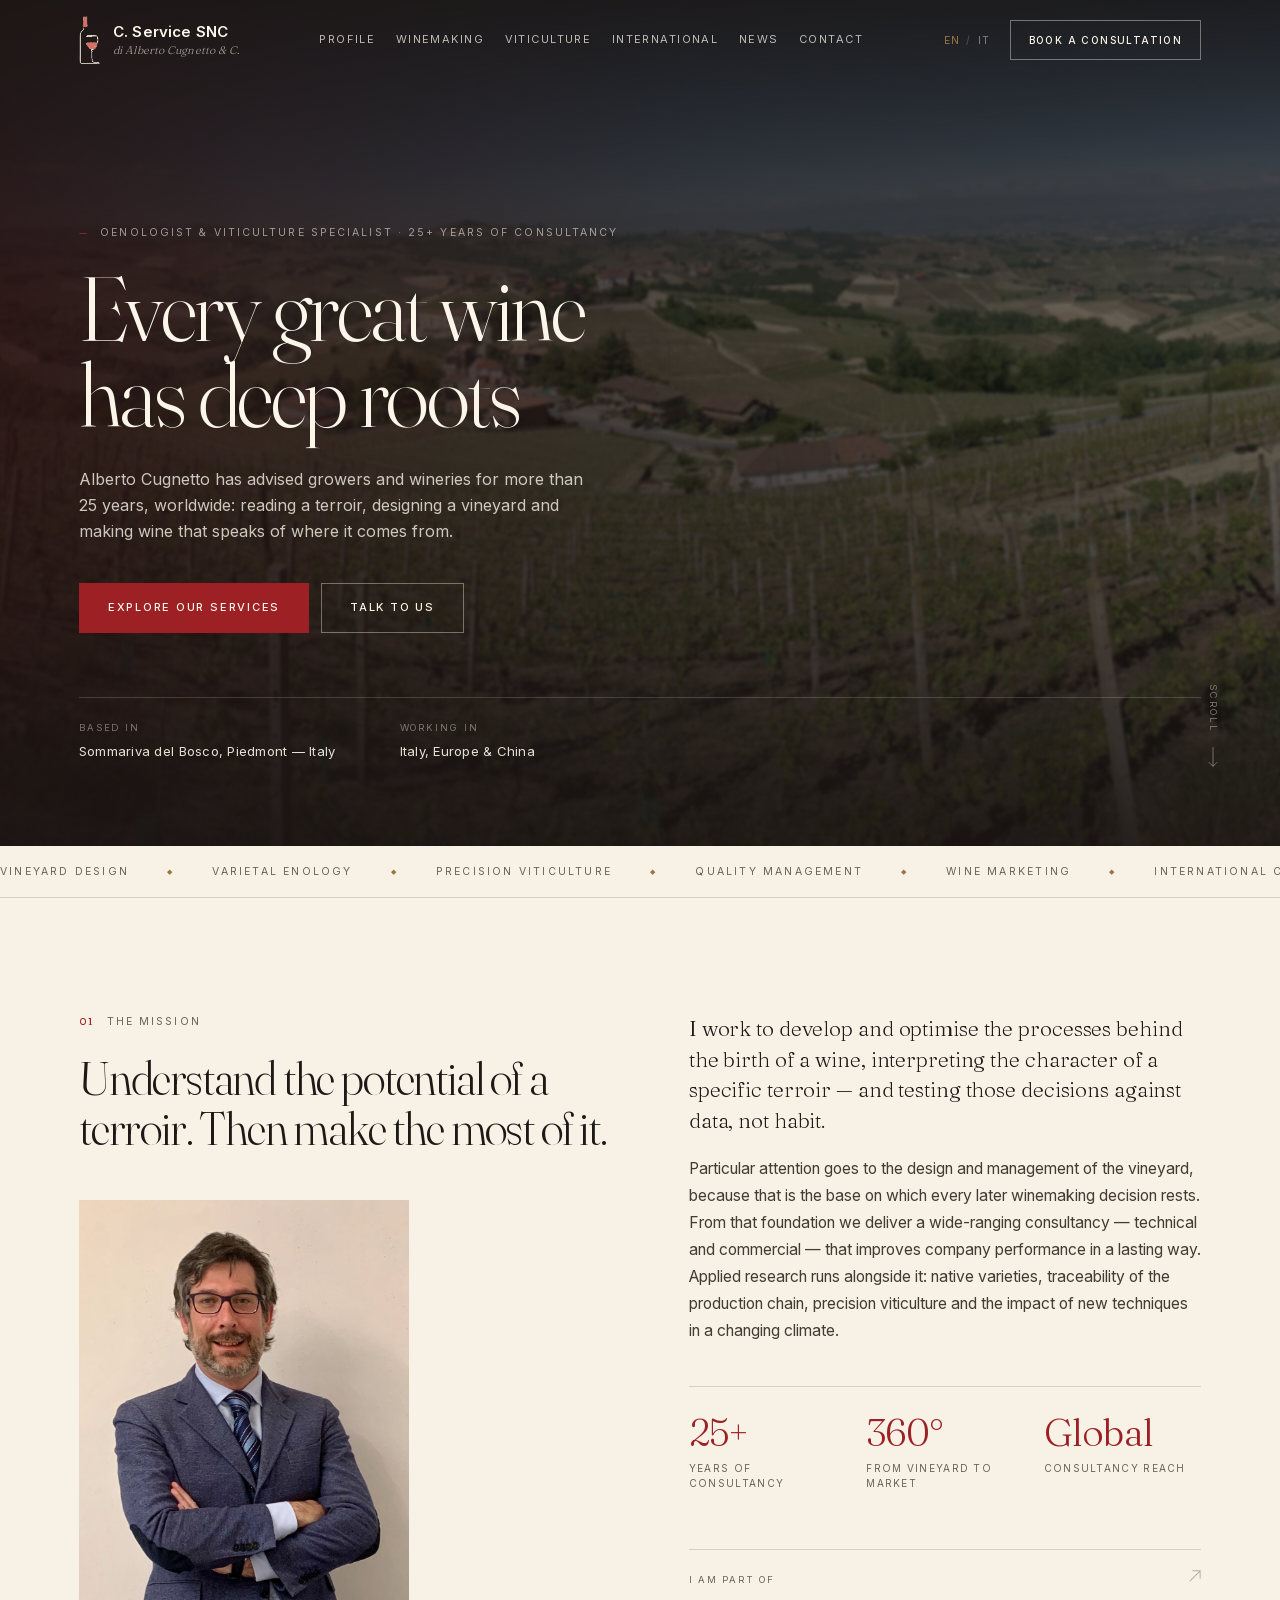
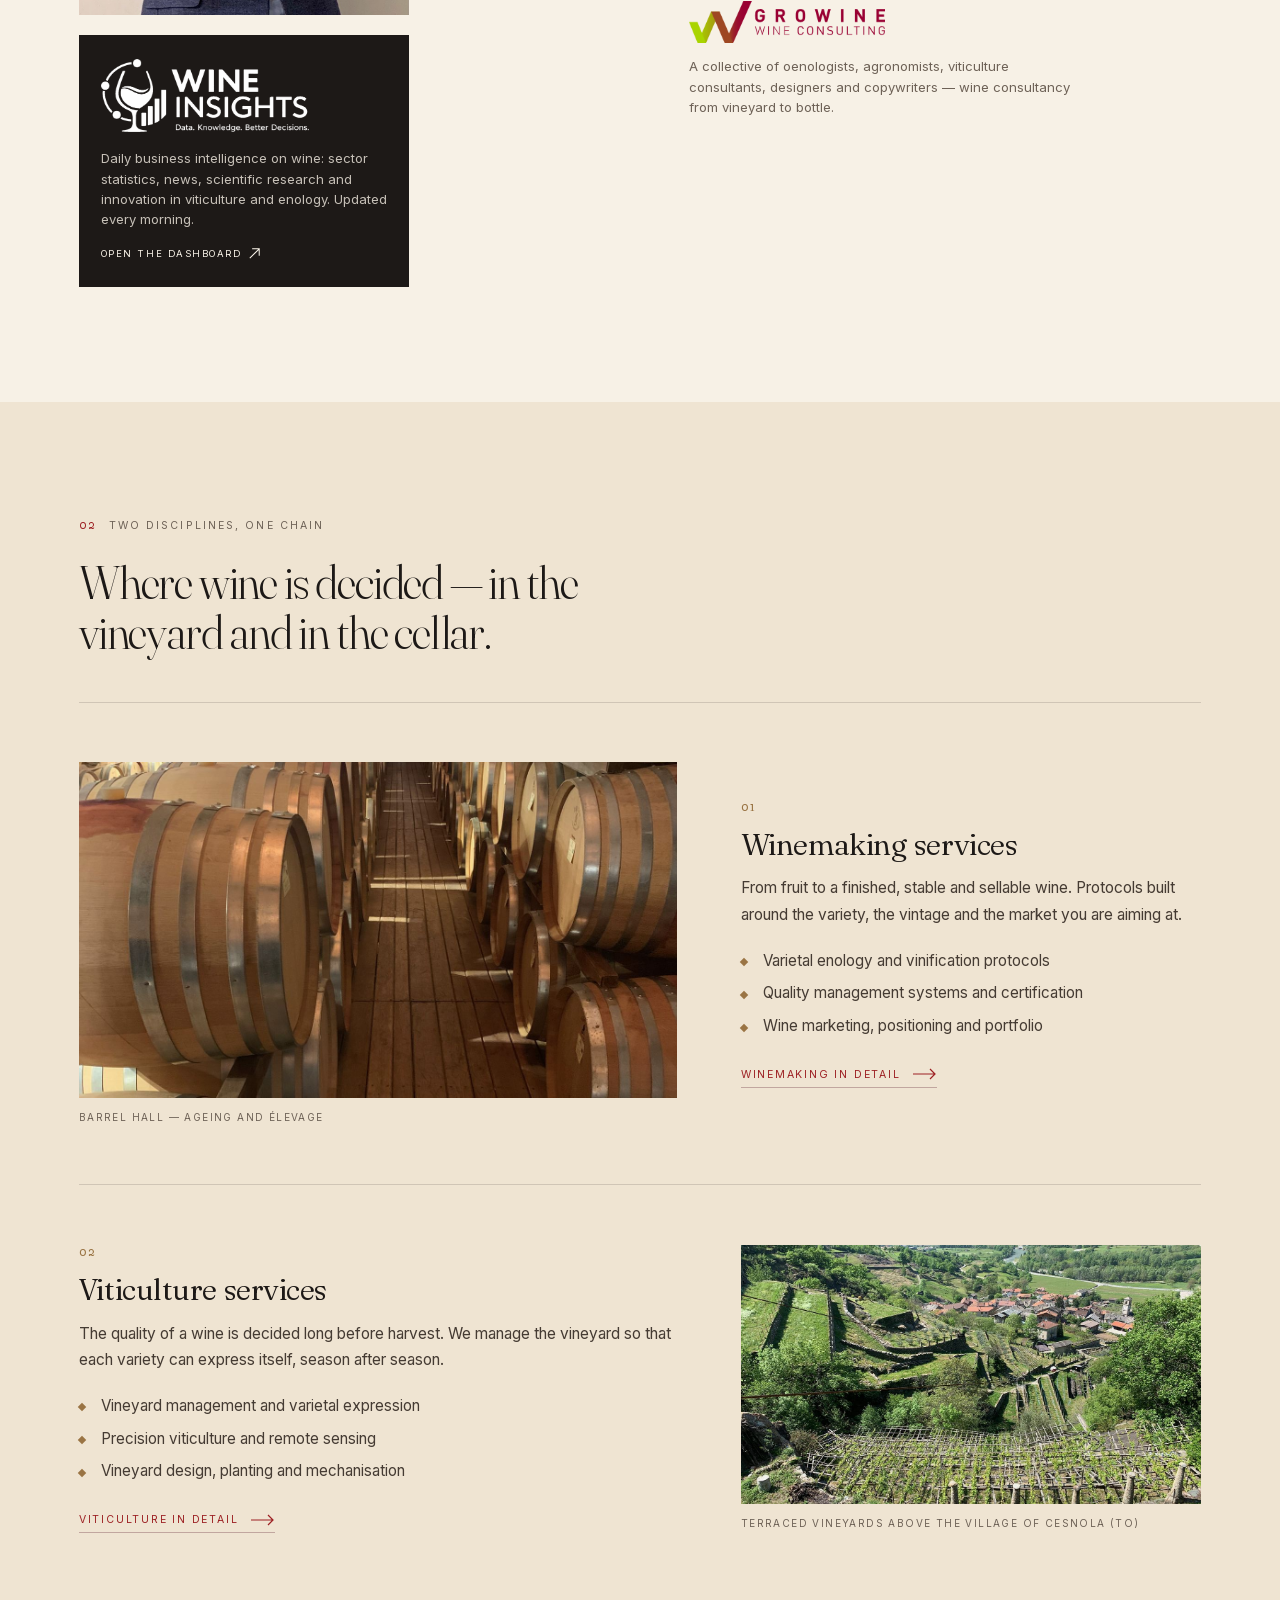
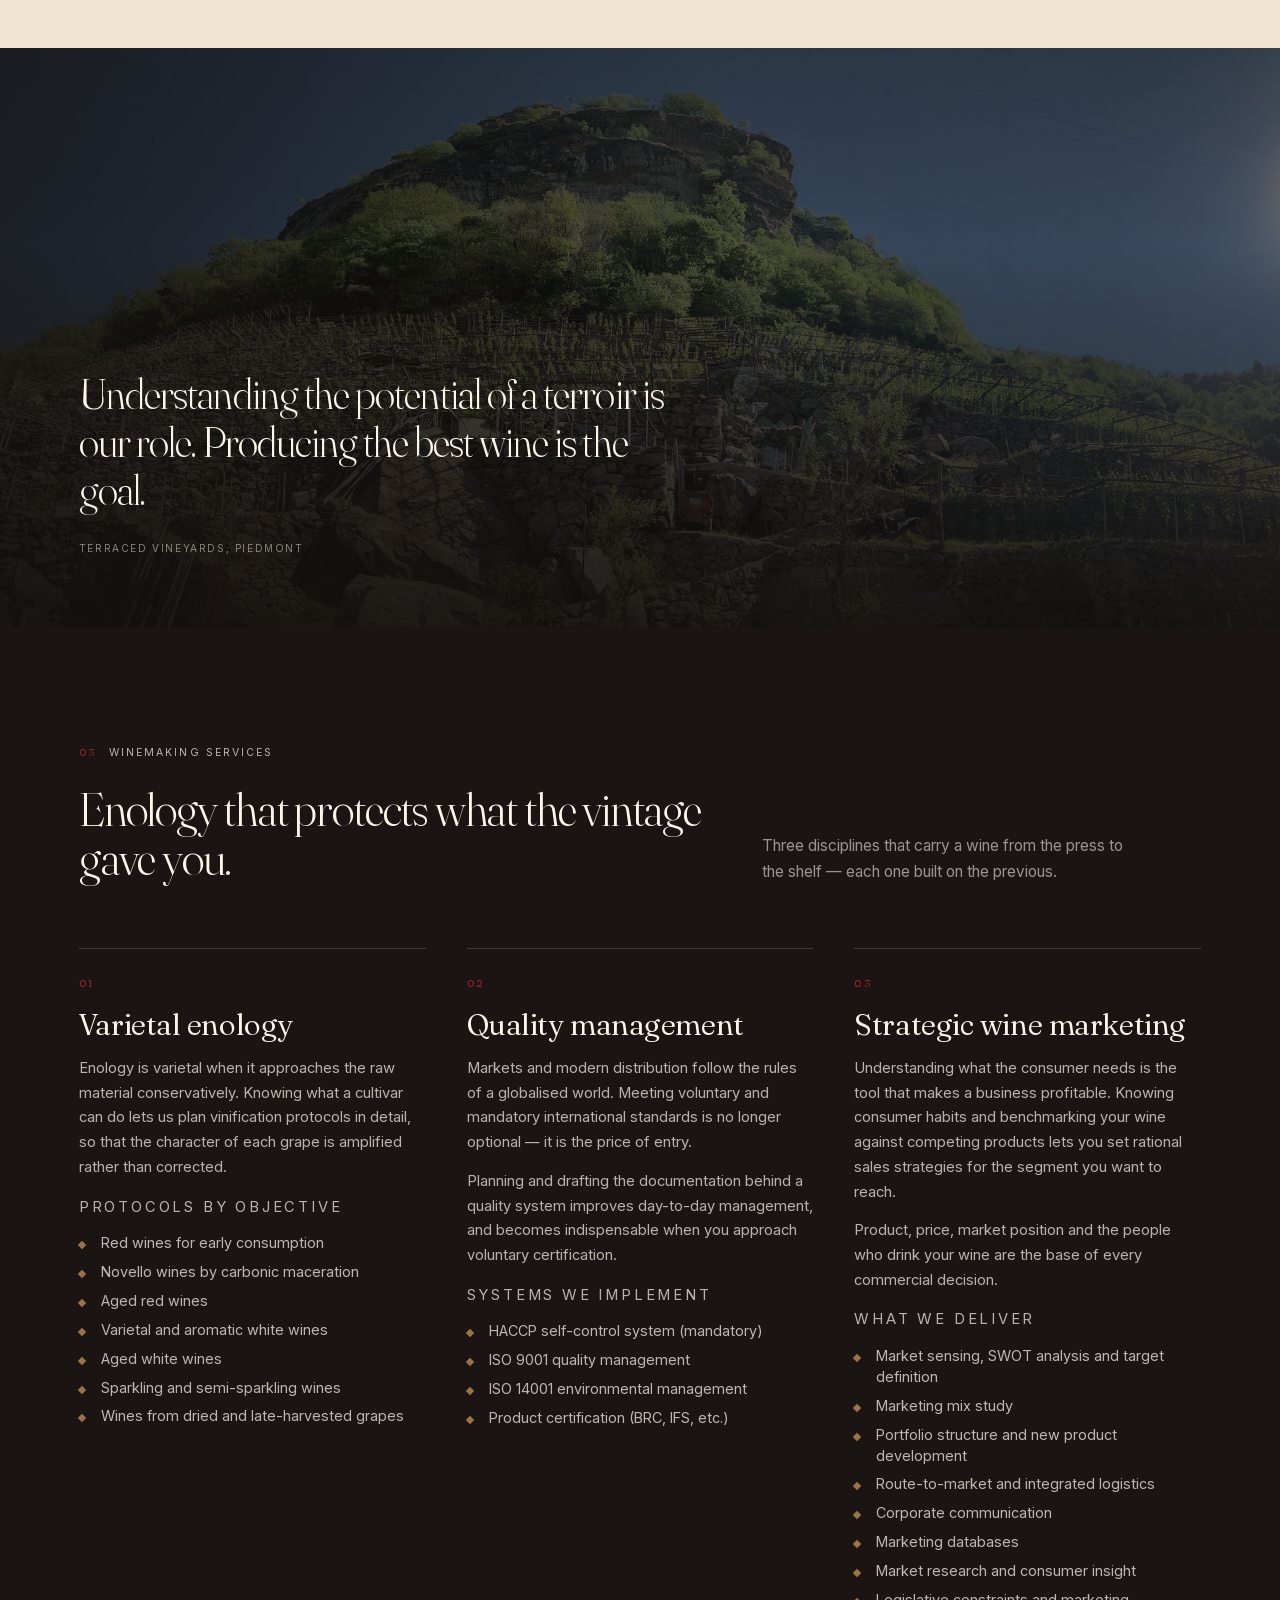
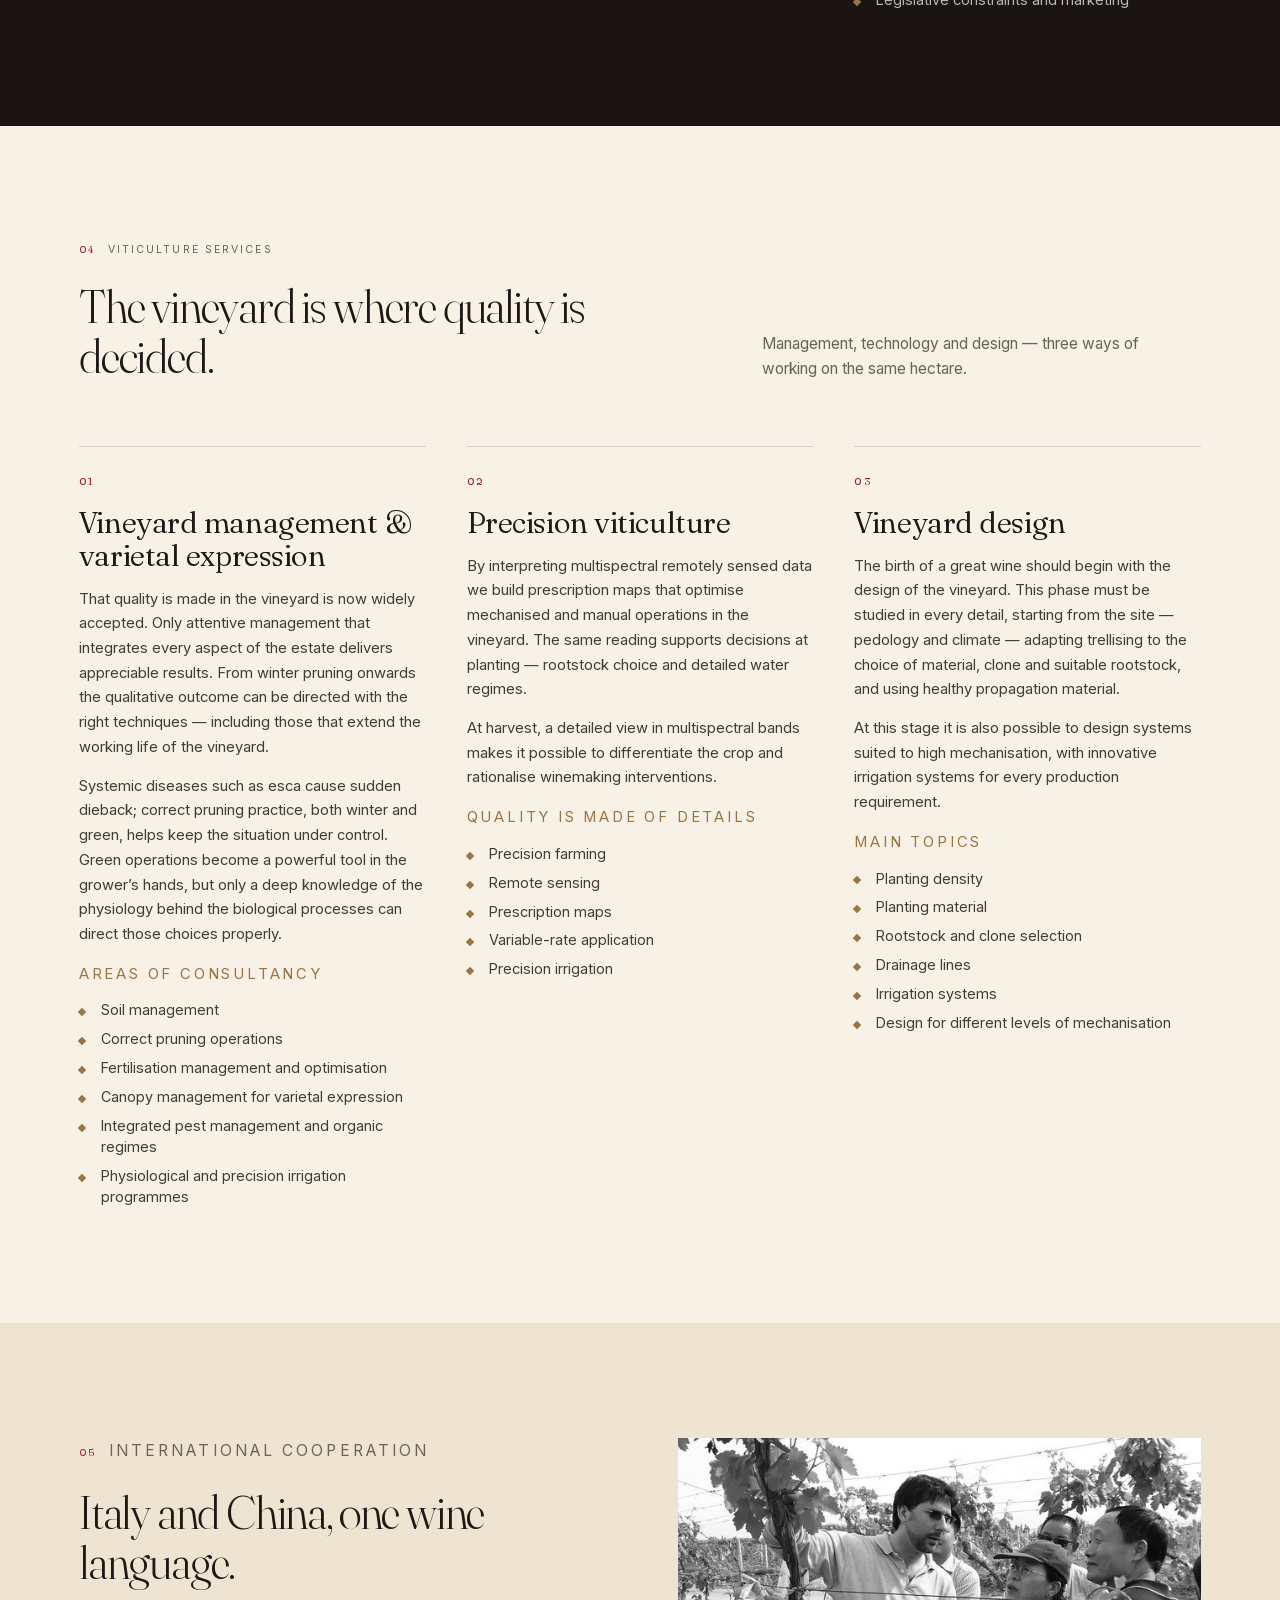
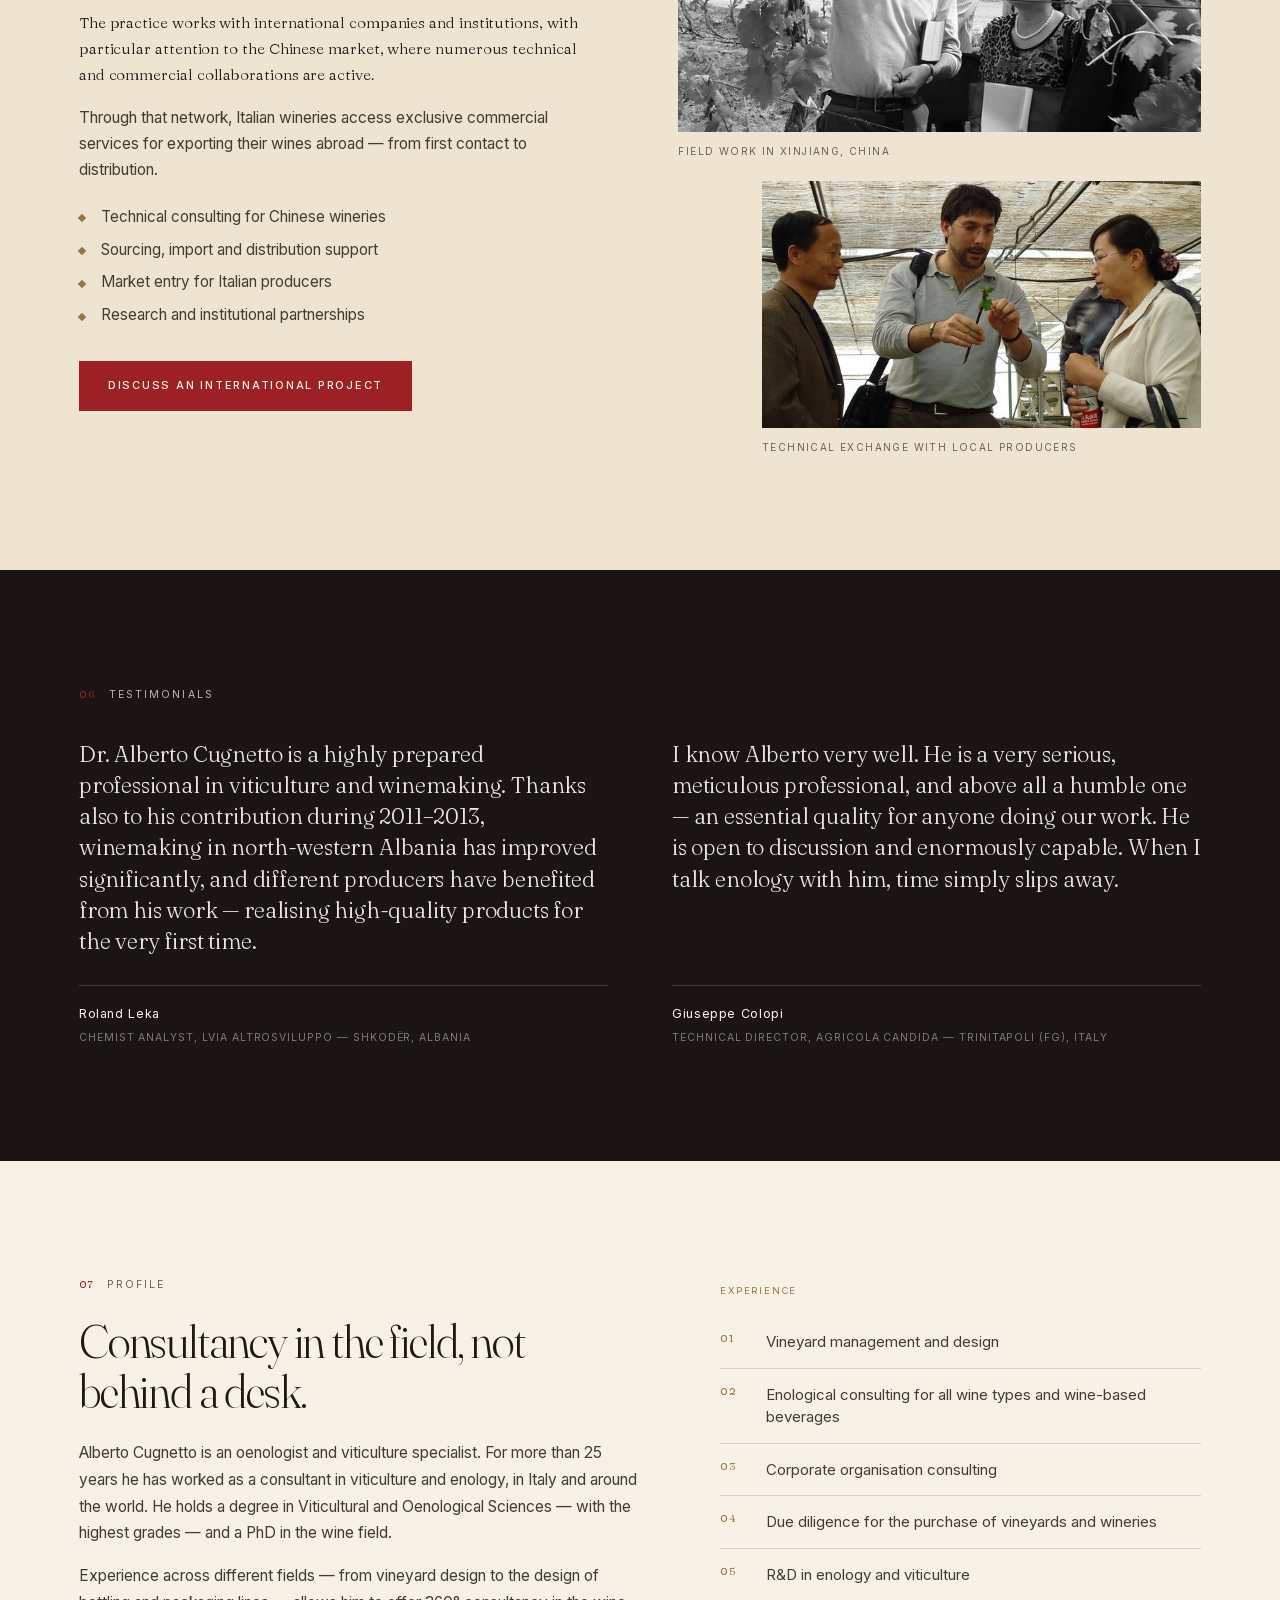
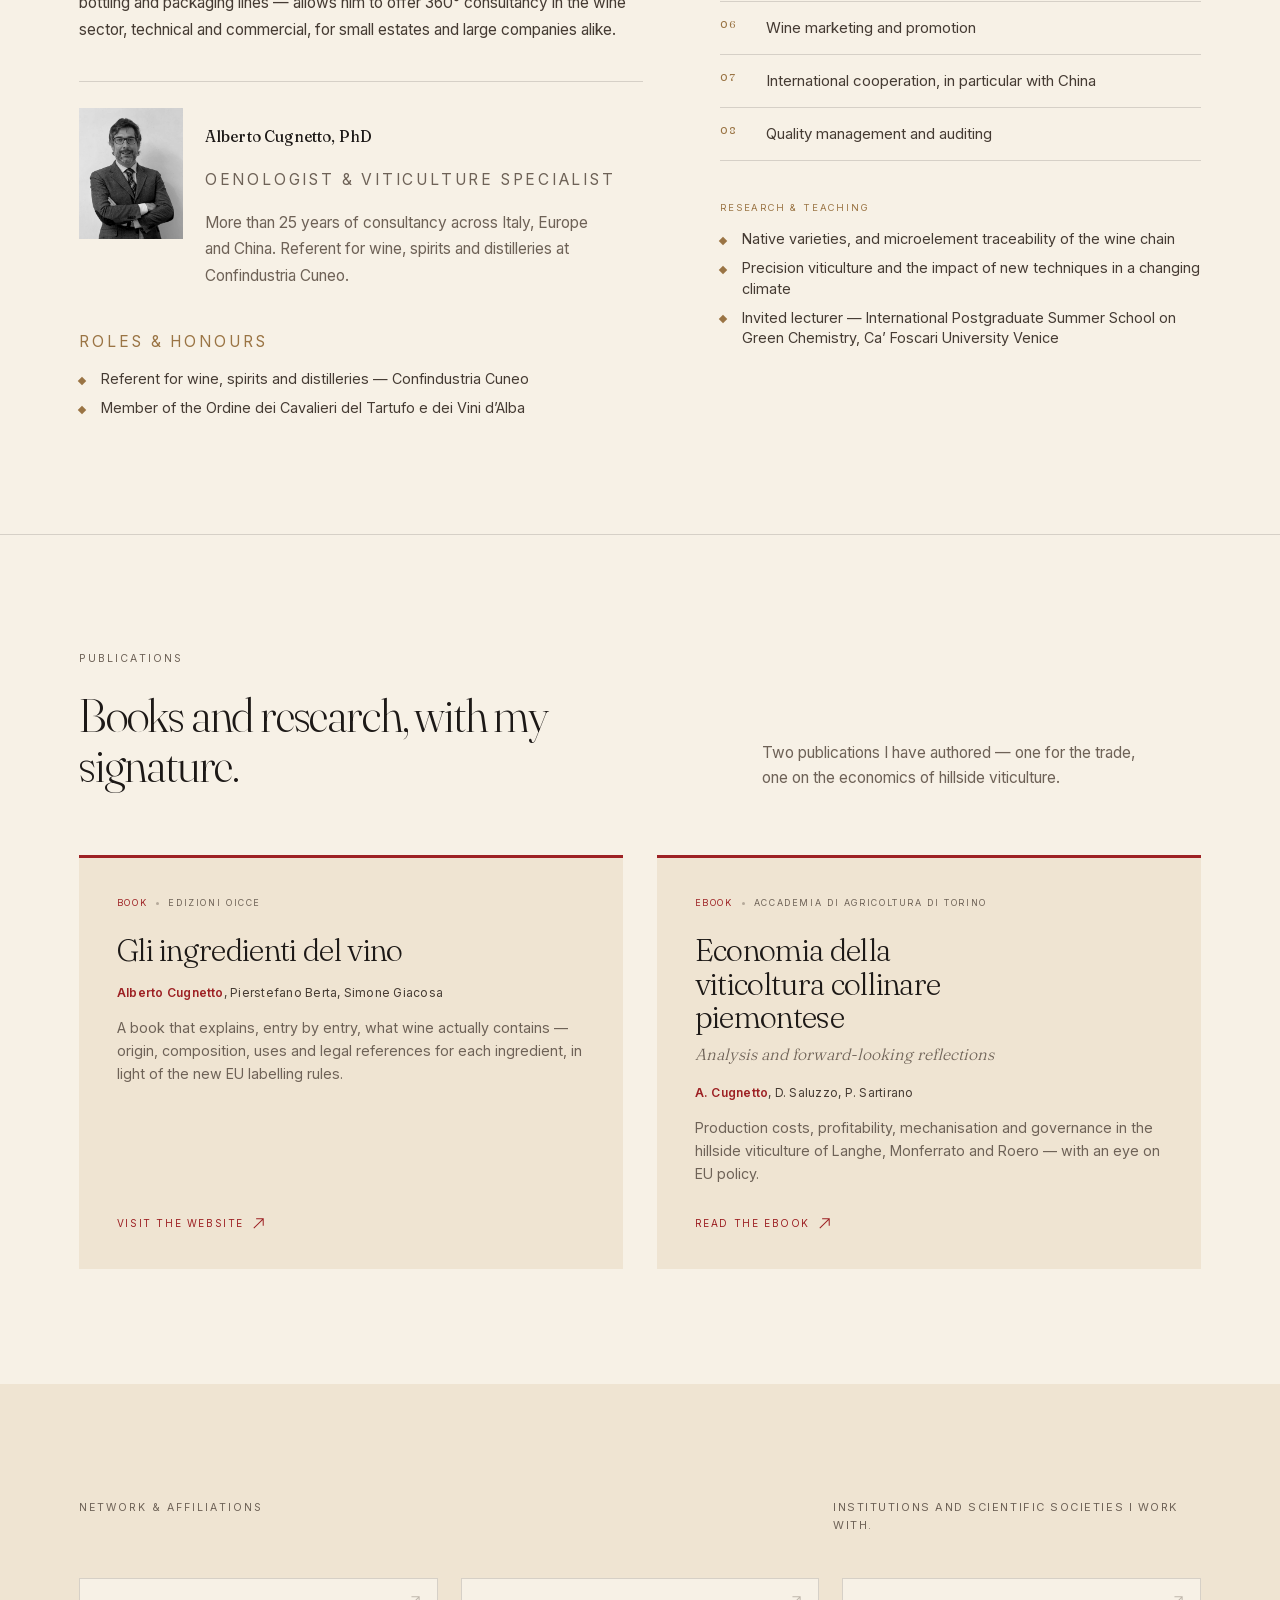
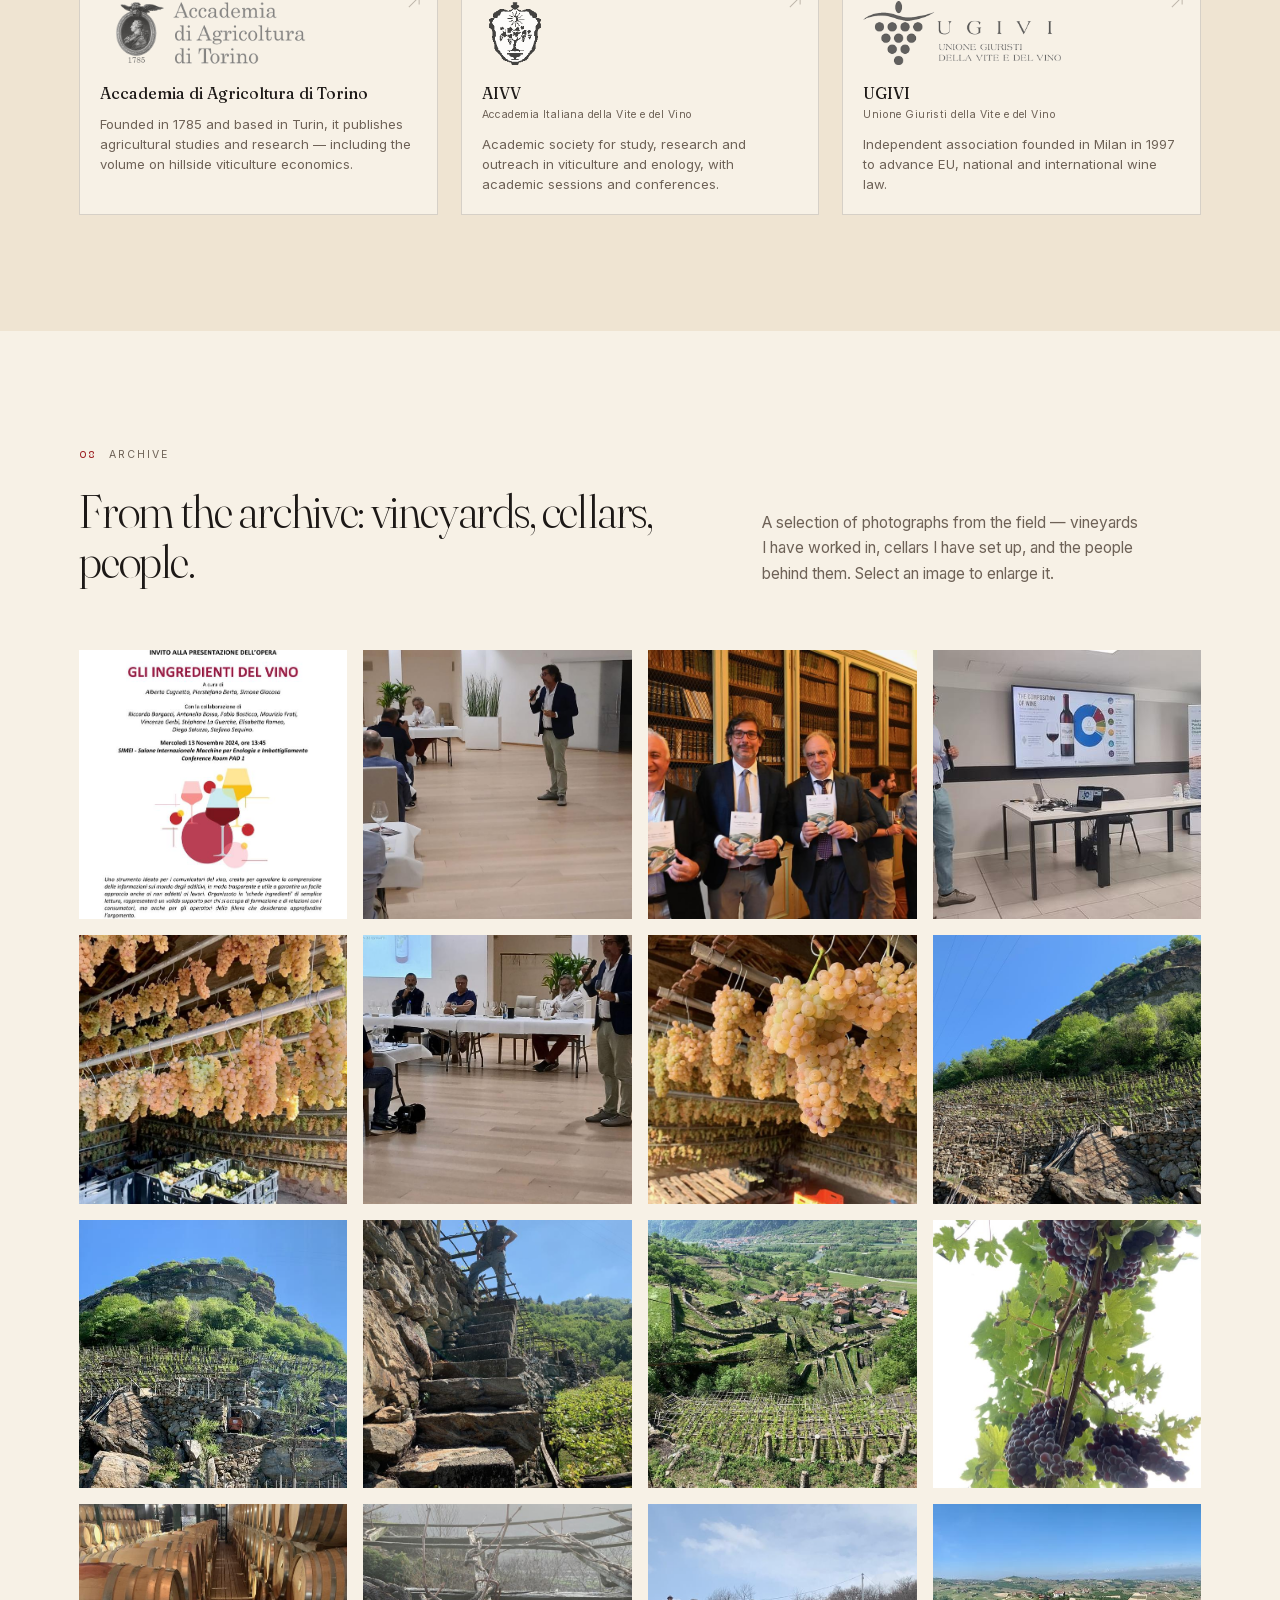
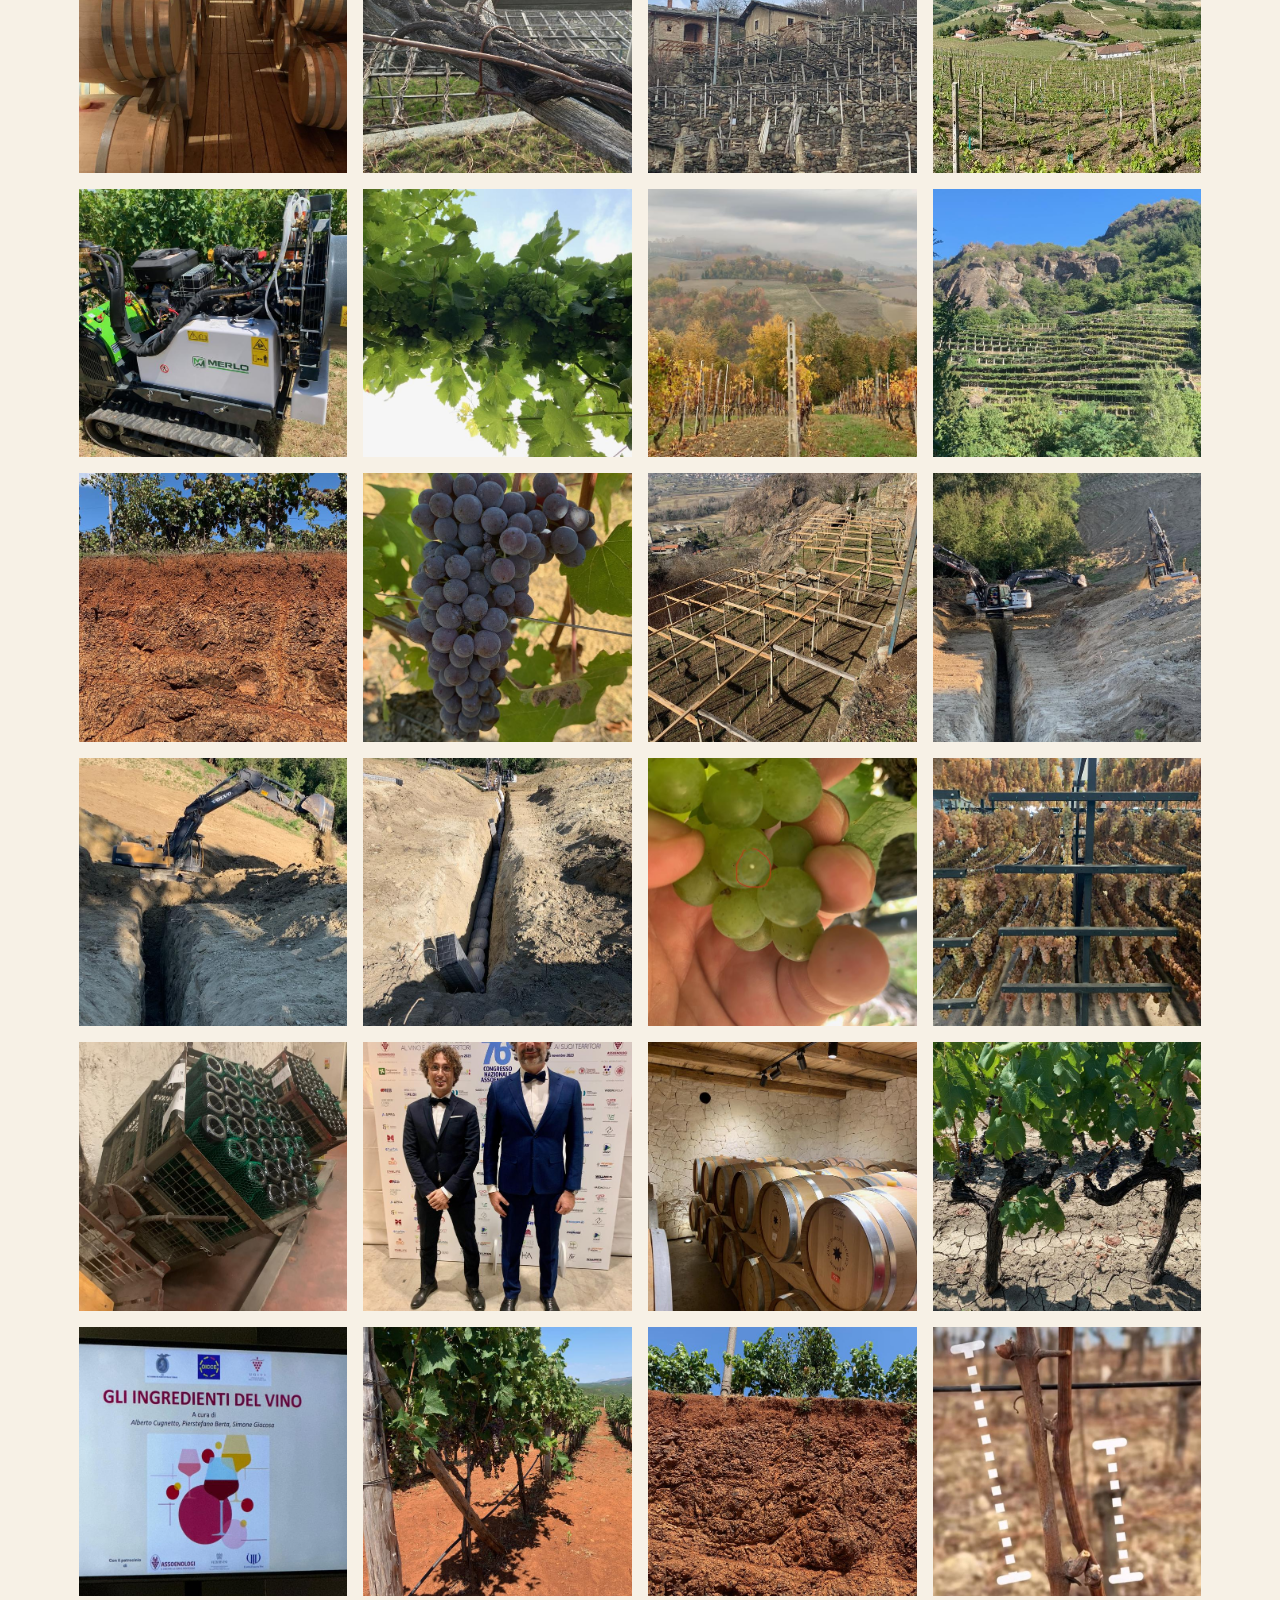
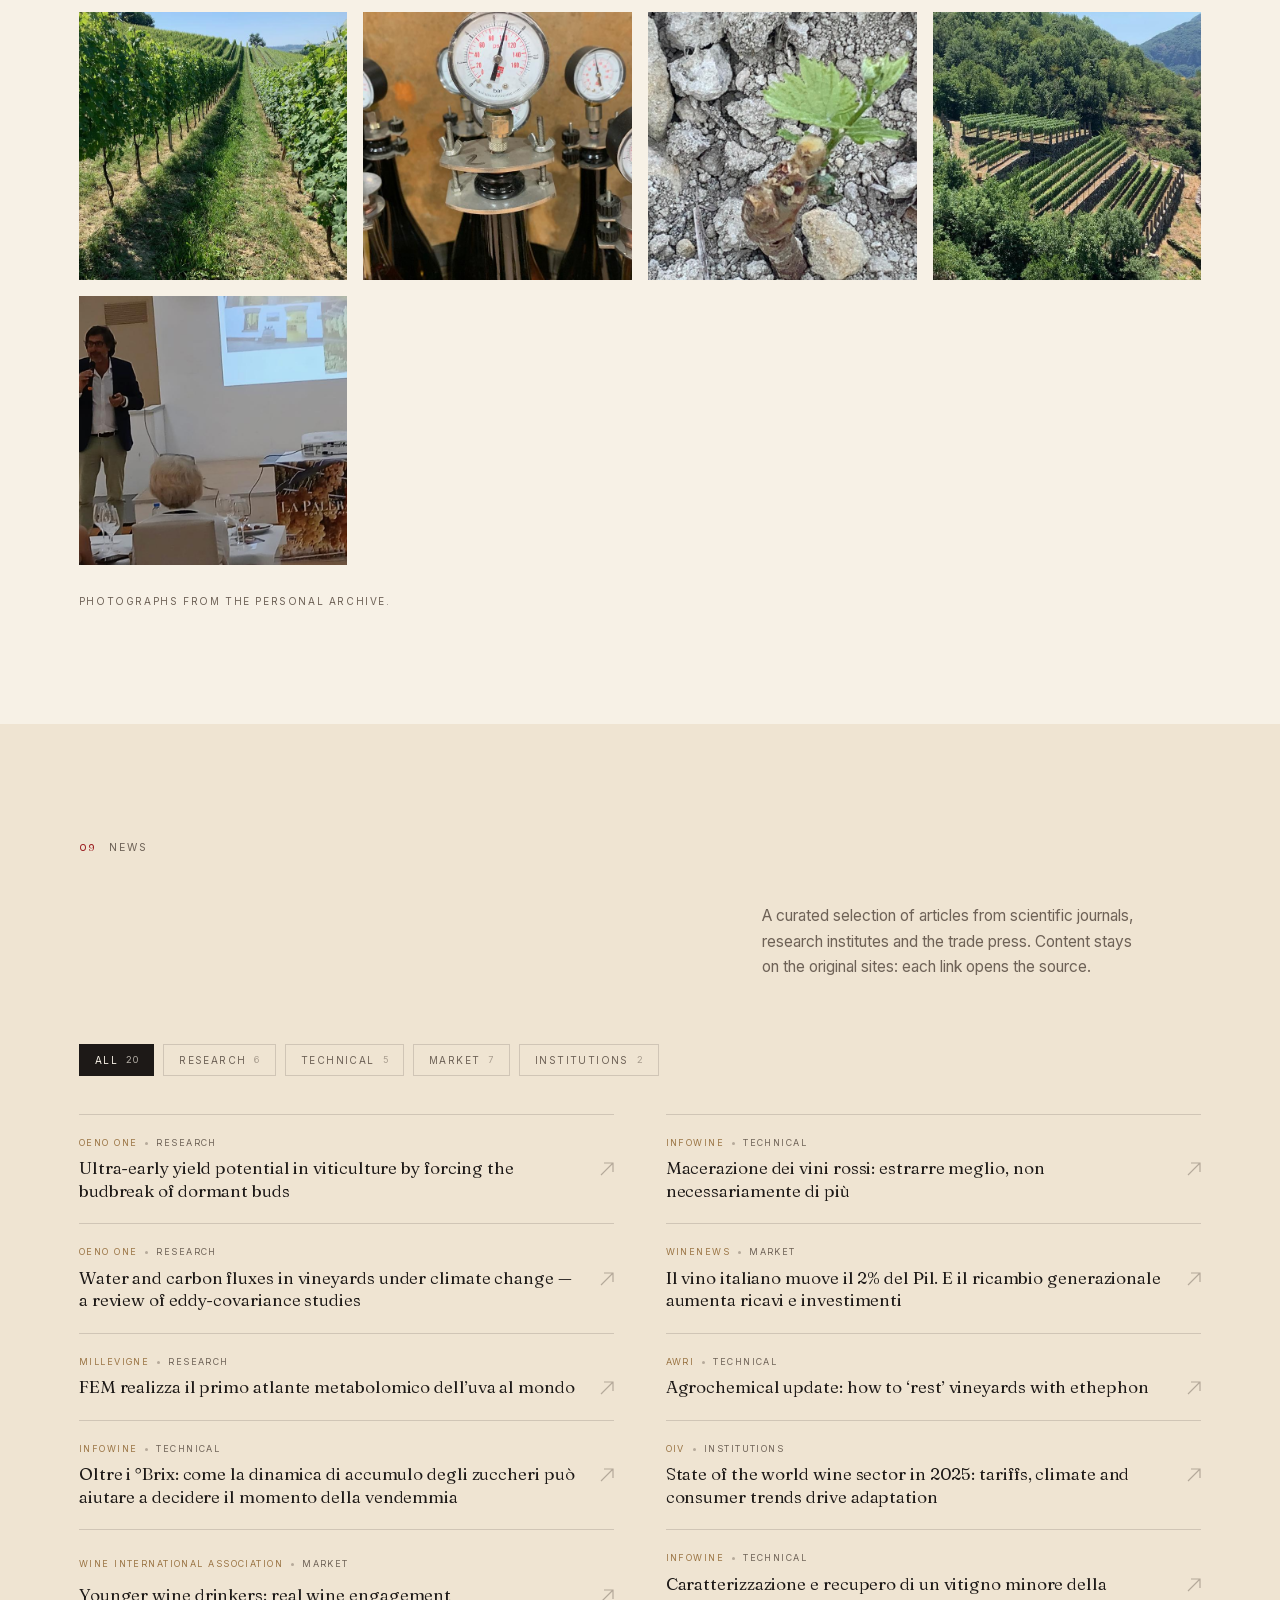
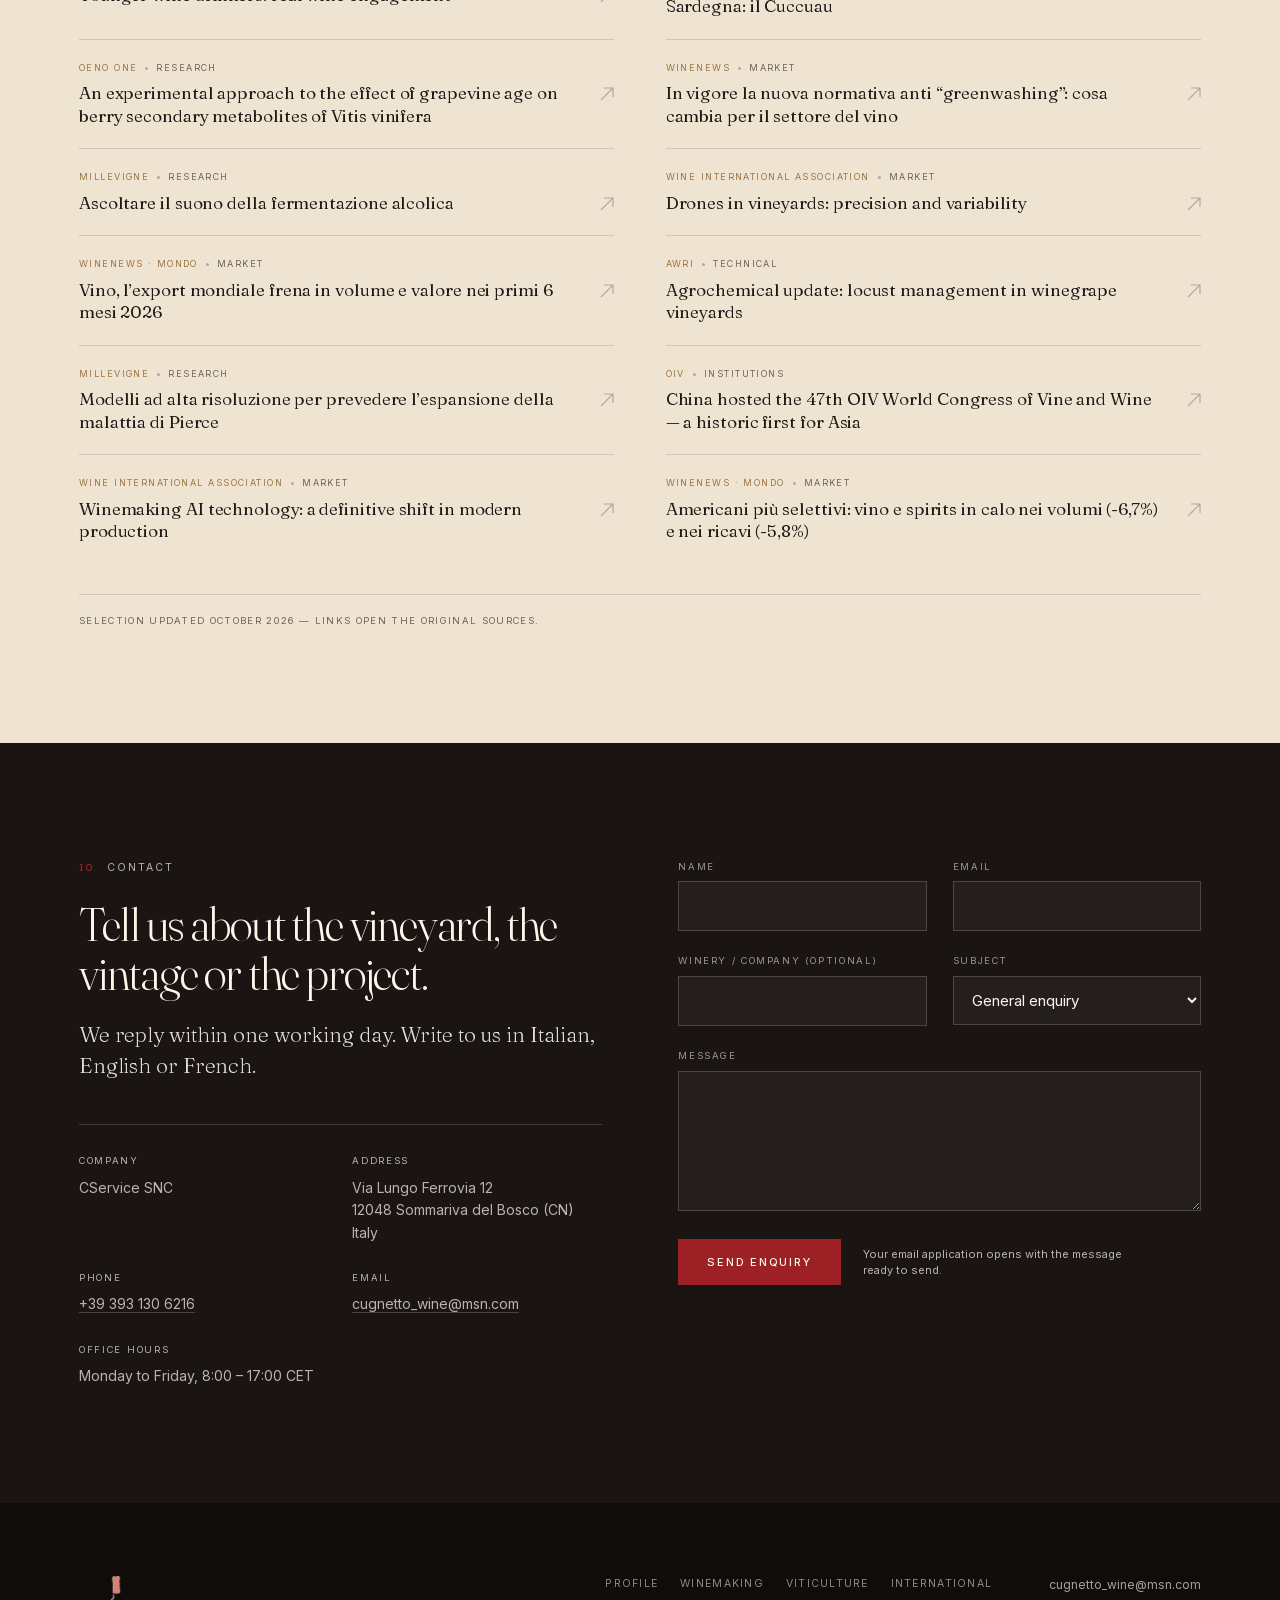
==== index.html @ a93b264e "Sito C. Service SNC — Viticoltura ed Enologia" ====
<!DOCTYPE html>
<html lang="en" data-lang="en">
<head>
<meta charset="utf-8">
<meta name="viewport" content="width=device-width, initial-scale=1">
<title>C. Service SNC — Viticulture &amp; Enology | Alberto Cugnetto</title>
<meta name="description" content="Alberto Cugnetto, oenologist and viticulture specialist: more than 25 years of consultancy in vineyard design, varietal enology, precision viticulture, quality management and international cooperation. Based in Piedmont, Italy.">
<meta name="theme-color" content="#1A1513">
<meta property="og:title" content="Alberto Cugnetto — Oenologist &amp; Viticulture Specialist">
<meta property="og:description" content="Wine begins long before the cellar. Viticulture and enology consultancy from Piedmont, Italy — since 2009.">
<meta property="og:type" content="website">
<link rel="icon" href="assets/img/favicon.png" type="image/png">
<link rel="preload" href="assets/fonts/fraunces-latin.woff2" as="font" type="font/woff2" crossorigin>
<link rel="preload" href="assets/fonts/inter-latin.woff2" as="font" type="font/woff2" crossorigin>
<link rel="stylesheet" href="assets/css/style.css">
<script type="application/ld+json">
{
  "@context": "https://schema.org",
  "@type": "Person",
  "name": "Alberto Cugnetto",
  "jobTitle": "Oenologist and viticulture specialist",
  "description": "Oenologist and viticulture specialist with more than 25 years of consultancy in vineyard design and management, varietal enology, precision viticulture, quality management, wine marketing and international cooperation.",
  "telephone": "+39 393 130 6216",
  "email": "cugnetto_wine@msn.com",
  "address": {
    "@type": "PostalAddress",
    "streetAddress": "Via Lungo Ferrovia 12",
    "postalCode": "12048",
    "addressLocality": "Sommariva del Bosco",
    "addressRegion": "CN",
    "addressCountry": "IT"
  },
  "worksFor": {
    "@type": "Organization",
    "name": "CService SNC"
  },
  "areaServed": ["IT", "EU", "CN"],
  "knowsAbout": ["Viticulture", "Enology", "Precision agriculture", "ISO 9001", "HACCP", "Wine marketing"]
}
</script>
</head>
<body>
<a class="skip" href="#main" data-i18n="a11y.skip">Skip to content</a>
<div class="progress" aria-hidden="true"><span id="progressBar"></span></div>

<header class="head" id="head">
  <div class="head__inner">
    <a class="brand" href="#top" aria-label="C. Service SNC — di Alberto Cugnetto &amp; C.">
      <img class="brand__logo" src="assets/img/logo-mark-light.png" alt="" width="76" height="173">
      <span class="brand__text">
        <span class="brand__name">C. Service SNC</span>
        <span class="brand__sub">di Alberto Cugnetto &amp; C.</span>
      </span>
    </a>

    <nav class="nav" id="nav" aria-label="Primary">
      <a href="#profile" data-i18n="nav.profile">Profile</a>
      <a href="#winemaking" data-i18n="nav.winemaking">Winemaking</a>
      <a href="#viticulture" data-i18n="nav.viticulture">Viticulture</a>
      <a href="#international" data-i18n="nav.international">International</a>
      <a href="#news" data-i18n="nav.news">News</a>
      <a href="#contact" data-i18n="nav.contact">Contact</a>
    </nav>

    <div class="head__actions">
      <div class="lang" role="group" aria-label="Language / Lingua">
        <button type="button" class="lang__btn is-on" data-lang-btn="en" aria-pressed="true">EN</button>
        <span class="lang__sep" aria-hidden="true">/</span>
        <button type="button" class="lang__btn" data-lang-btn="it" aria-pressed="false">IT</button>
      </div>
      <a class="btn btn--sm head__cta" href="#contact" data-i18n="nav.cta">Book a consultation</a>
      <button class="burger" id="burger" type="button" aria-expanded="false" aria-controls="drawer" aria-label="Menu">
        <span></span><span></span>
      </button>
    </div>
  </div>
</header>

<div class="drawer" id="drawer" hidden>
  <nav class="drawer__nav" aria-label="Mobile">
    <a href="#profile" data-i18n="nav.profile">Profile</a>
    <a href="#winemaking" data-i18n="nav.winemaking">Winemaking</a>
    <a href="#viticulture" data-i18n="nav.viticulture">Viticulture</a>
    <a href="#international" data-i18n="nav.international">International</a>
    <a href="#news" data-i18n="nav.news">News</a>
    <a href="#contact" data-i18n="nav.contact">Contact</a>
  </nav>
  <div class="drawer__foot">
    <a href="tel:+393931306216">+39 393 130 6216</a>
    <a href="mailto:cugnetto_wine@msn.com">cugnetto_wine@msn.com</a>
  </div>
</div>

<main id="main">

  <!-- ============ HERO ============ -->
  <section class="hero" id="top">
    <img class="hero__bg" src="assets/img/hero-vineyard.jpg" alt="" aria-hidden="true" fetchpriority="high">
    <div class="hero__veil" aria-hidden="true"></div>
    <div class="hero__inner">
      <p class="eyebrow eyebrow--light">
        <span class="eyebrow__no">—</span><span data-i18n="hero.eyebrow">Oenologist &amp; viticulture specialist · 25+ years of consultancy</span>
      </p>
      <h1 class="hero__title" data-i18n-html="hero.h1">Every great wine<br>has deep roots</h1>
      <p class="hero__lead" data-i18n="hero.lead">Alberto Cugnetto has advised growers and wineries for more than 25 years, worldwide: reading a terroir, designing a vineyard and making wine that speaks of where it comes from.</p>
      <div class="hero__actions">
        <a class="btn btn--solid" href="#services" data-i18n="hero.cta1">Explore our services</a>
        <a class="btn btn--ghost" href="#contact" data-i18n="hero.cta2">Talk to us</a>
      </div>
      <dl class="hero__meta">
        <div>
          <dt data-i18n="hero.meta1k">Based in</dt>
          <dd data-i18n="hero.meta1v">Sommariva del Bosco, Piedmont — Italy</dd>
        </div>
        <div>
          <dt data-i18n="hero.meta2k">Working in</dt>
          <dd data-i18n="hero.meta2v">Italy, Europe &amp; China</dd>
        </div>
      </dl>
    </div>
    <a class="hero__scroll" href="#mission" aria-label="Scroll to content">
      <span data-i18n="hero.scroll">Scroll</span>
      <svg viewBox="0 0 12 26" aria-hidden="true"><path d="M6 0v23M1 18l5 5 5-5"/></svg>
    </a>
  </section>

  <!-- ============ TICKER ============ -->
  <div class="ticker" aria-hidden="true">
    <div class="ticker__track">
      <span data-i18n="tick.1">Vineyard design</span><i>◆</i>
      <span data-i18n="tick.2">Varietal enology</span><i>◆</i>
      <span data-i18n="tick.3">Precision viticulture</span><i>◆</i>
      <span data-i18n="tick.4">Quality management</span><i>◆</i>
      <span data-i18n="tick.5">Wine marketing</span><i>◆</i>
      <span data-i18n="tick.6">International cooperation</span><i>◆</i>
      <span data-i18n="tick.1">Vineyard design</span><i>◆</i>
      <span data-i18n="tick.2">Varietal enology</span><i>◆</i>
      <span data-i18n="tick.3">Precision viticulture</span><i>◆</i>
      <span data-i18n="tick.4">Quality management</span><i>◆</i>
      <span data-i18n="tick.5">Wine marketing</span><i>◆</i>
      <span data-i18n="tick.6">International cooperation</span><i>◆</i>
    </div>
  </div>

  <!-- ============ MISSION ============ -->
  <section class="section mission" id="mission">
    <div class="shell">
      <div class="mission__grid">
        <div class="mission__head">
          <p class="eyebrow"><span class="eyebrow__no">01</span><span data-i18n="mission.eyebrow">The mission</span></p>
          <h2 class="h2 reveal" data-i18n="mission.h2">Understand the potential of a terroir. Then make the most of it.</h2>
          <figure class="mission__photo reveal">
            <img src="assets/img/portrait-main.jpg" alt="Alberto Cugnetto" width="1000" height="1257" loading="lazy">
          </figure>

          <a class="wis reveal" href="https://8bnd6257y6-a11y.github.io/wine-intelligence-dashboard/" target="_blank" rel="noopener">
            <img class="wis__logo" src="assets/img/wine-insights.png" alt="Wine Insights — Data. Knowledge. Better Decisions." width="600" height="213" loading="lazy">
            <span class="wis__desc" data-i18n="wis.desc">Daily business intelligence on wine: sector statistics, news, scientific research and innovation in viticulture and enology. Updated every morning.</span>
            <span class="wis__cta"><span data-i18n="wis.cta">Open the dashboard</span>
              <svg viewBox="0 0 14 14" aria-hidden="true"><path d="M1 13L13 1M4 1h9v9"/></svg>
            </span>
          </a>
        </div>
        <div class="mission__body">
          <p class="lead reveal" data-i18n="mission.lead">I work to develop and optimise the processes behind the birth of a wine, interpreting the character of a specific terroir — and testing those decisions against data, not habit.</p>
          <p class="reveal" data-i18n="mission.p1">Particular attention goes to the design and management of the vineyard, because that is the base on which every later winemaking decision rests. From that foundation we deliver a wide-ranging consultancy — technical and commercial — that improves company performance in a lasting way. Applied research runs alongside it: native varieties, traceability of the production chain, precision viticulture and the impact of new techniques in a changing climate.</p>
          <dl class="stats">
            <div class="stat"><dt class="stat__n" data-i18n="mission.s1n">25+</dt><dd class="stat__l" data-i18n="mission.s1l">Years of consultancy</dd></div>
            <div class="stat"><dt class="stat__n" data-i18n="mission.s2n">360°</dt><dd class="stat__l" data-i18n="mission.s2l">From vineyard to market</dd></div>
            <div class="stat"><dt class="stat__n" data-i18n="mission.s3n">Global</dt><dd class="stat__l" data-i18n="mission.s3l">Consultancy reach</dd></div>
          </dl>

          <a class="member reveal" href="https://growine.it/" target="_blank" rel="noopener">
            <span class="member__label" data-i18n="mem.label">I am part of</span>
            <svg class="member__arrow" viewBox="0 0 14 14" aria-hidden="true"><path d="M1 13L13 1M4 1h9v9"/></svg>
            <img class="member__logo" src="assets/img/growine.png" alt="GROWINE — Wine Consulting" width="275" height="59" loading="lazy">
            <span class="member__desc" data-i18n="mem.desc">A collective of oenologists, agronomists, viticulture consultants, designers and copywriters — wine consultancy from vineyard to bottle.</span>
          </a>
        </div>
      </div>
    </div>
  </section>

  <!-- ============ PILLARS ============ -->
  <section class="section section--tint pillars" id="services">
    <div class="shell">
      <p class="eyebrow"><span class="eyebrow__no">02</span><span data-i18n="pillars.eyebrow">Two disciplines, one chain</span></p>
      <h2 class="h2 h2--wide reveal" data-i18n="pillars.h2">Where wine is decided — in the vineyard and in the cellar.</h2>

      <article class="feature">
        <figure class="feature__media reveal">
          <img src="assets/img/cellar.jpg" data-i18n-alt="feat.wine.alt" alt="Barrels resting in a winery cellar" loading="lazy" width="940" height="350">
          <figcaption data-i18n="feat.wine.cap">Barrel hall — ageing and élevage</figcaption>
        </figure>
        <div class="feature__body reveal">
          <span class="feature__no">01</span>
          <h3 class="h3" data-i18n="feat.wine.h">Winemaking services</h3>
          <p data-i18n="feat.wine.p">From fruit to a finished, stable and sellable wine. Protocols built around the variety, the vintage and the market you are aiming at.</p>
          <ul class="ticks">
            <li data-i18n="feat.wine.li1">Varietal enology and vinification protocols</li>
            <li data-i18n="feat.wine.li2">Quality management systems and certification</li>
            <li data-i18n="feat.wine.li3">Wine marketing, positioning and portfolio</li>
          </ul>
          <a class="link-arrow" href="#winemaking"><span data-i18n="feat.wine.link">Winemaking in detail</span>
            <svg viewBox="0 0 24 12" aria-hidden="true"><path d="M0 6h22M17 1l5 5-5 5"/></svg>
          </a>
        </div>
      </article>

      <article class="feature feature--flip">
        <figure class="feature__media reveal">
          <img src="assets/img/vineyard-terraces.jpg" data-i18n-alt="feat.vine.alt" alt="Terraced vineyards above a village" loading="lazy" width="1300" height="731">
          <figcaption data-i18n="feat.vine.cap">Terraced vineyards above the village of Cesnola (TO)</figcaption>
        </figure>
        <div class="feature__body reveal">
          <span class="feature__no">02</span>
          <h3 class="h3" data-i18n="feat.vine.h">Viticulture services</h3>
          <p data-i18n="feat.vine.p">The quality of a wine is decided long before harvest. We manage the vineyard so that each variety can express itself, season after season.</p>
          <ul class="ticks">
            <li data-i18n="feat.vine.li1">Vineyard management and varietal expression</li>
            <li data-i18n="feat.vine.li2">Precision viticulture and remote sensing</li>
            <li data-i18n="feat.vine.li3">Vineyard design, planting and mechanisation</li>
          </ul>
          <a class="link-arrow" href="#viticulture"><span data-i18n="feat.vine.link">Viticulture in detail</span>
            <svg viewBox="0 0 24 12" aria-hidden="true"><path d="M0 6h22M17 1l5 5-5 5"/></svg>
          </a>
        </div>
      </article>
    </div>
  </section>

  <!-- ============ BAND QUOTE ============ -->
  <section class="band" aria-label="Statement">
    <img class="band__img" src="assets/img/terraces.jpg" data-i18n-alt="band.alt" alt="Terraced vineyards on a steep hillside" loading="lazy" width="940" height="350">
    <div class="band__veil" aria-hidden="true"></div>
    <div class="shell band__inner">
      <blockquote class="band__quote reveal">
        <p data-i18n="band.q">“Understand the potential of the terroir is our role. Produce the best wine is the goal.”</p>
      </blockquote>
      <p class="band__cap" data-i18n="band.cap">Terraced vineyards, Piedmont</p>
    </div>
  </section>

  <!-- ============ WINEMAKING ============ -->
  <section class="section section--dark" id="winemaking">
    <div class="shell">
      <header class="sechead">
        <div>
          <p class="eyebrow eyebrow--light"><span class="eyebrow__no">03</span><span data-i18n="wm.eyebrow">Winemaking services</span></p>
          <h2 class="h2 reveal" data-i18n="wm.h2">Enology that protects what the vintage gave you.</h2>
        </div>
        <p class="sechead__lead" data-i18n="wm.lead">Three disciplines that carry a wine from the press to the shelf — each one built on the previous.</p>
      </header>

      <div class="cards">
        <article class="card reveal">
          <span class="card__no">01</span>
          <h3 class="h3" data-i18n="wm.c1t">Varietal enology</h3>
          <p data-i18n="wm.c1p">Enology is varietal when it approaches the raw material conservatively. Knowing what a cultivar can do lets us plan vinification protocols in detail, so that the character of each grape is amplified rather than corrected.</p>
          <p class="card__label" data-i18n="wm.c1label">Protocols by objective</p>
          <ul class="ticks ticks--tight">
            <li data-i18n="wm.c1l1">Red wines for early consumption</li>
            <li data-i18n="wm.c1l2">Novello wines by carbonic maceration</li>
            <li data-i18n="wm.c1l3">Aged red wines</li>
            <li data-i18n="wm.c1l4">Varietal and aromatic white wines</li>
            <li data-i18n="wm.c1l5">Aged white wines</li>
            <li data-i18n="wm.c1l6">Sparkling and semi-sparkling wines</li>
            <li data-i18n="wm.c1l7">Wines from dried and late-harvested grapes</li>
          </ul>
        </article>

        <article class="card reveal">
          <span class="card__no">02</span>
          <h3 class="h3" data-i18n="wm.c2t">Quality management</h3>
          <p data-i18n="wm.c2p">Markets and modern distribution follow the rules of a globalised world. Meeting voluntary and mandatory international standards is no longer optional — it is the price of entry.</p>
          <p data-i18n="wm.c2p2">Planning and drafting the documentation behind a quality system improves day-to-day management, and becomes indispensable when you approach voluntary certification.</p>
          <p class="card__label" data-i18n="wm.c2label">Systems we implement</p>
          <ul class="ticks ticks--tight">
            <li data-i18n="wm.c2l1">HACCP self-control system (mandatory)</li>
            <li data-i18n="wm.c2l2">ISO 9001 quality management</li>
            <li data-i18n="wm.c2l3">ISO 14001 environmental management</li>
            <li data-i18n="wm.c2l4">Product certification (BRC, IFS, etc.)</li>
          </ul>
        </article>

        <article class="card reveal">
          <span class="card__no">03</span>
          <h3 class="h3" data-i18n="wm.c3t">Strategic wine marketing</h3>
          <p data-i18n="wm.c3p">Understanding what the consumer needs is the tool that makes a business profitable. Knowing consumer habits and benchmarking your wine against competing products lets you set rational sales strategies for the segment you want to reach.</p>
          <p data-i18n="wm.c3p2">Product, price, market position and the people who drink your wine are the base of every commercial decision.</p>
          <p class="card__label" data-i18n="wm.c3label">What we deliver</p>
          <ul class="ticks ticks--tight">
            <li data-i18n="wm.c3l1">Market sensing, SWOT analysis and target definition</li>
            <li data-i18n="wm.c3l2">Marketing mix study</li>
            <li data-i18n="wm.c3l3">Portfolio structure and new product development</li>
            <li data-i18n="wm.c3l4">Route-to-market and integrated logistics</li>
            <li data-i18n="wm.c3l5">Corporate communication</li>
            <li data-i18n="wm.c3l6">Marketing databases</li>
            <li data-i18n="wm.c3l7">Market research and consumer insight</li>
            <li data-i18n="wm.c3l8">Legislative constraints and marketing</li>
          </ul>
        </article>
      </div>
    </div>
  </section>

  <!-- ============ VITICULTURE ============ -->
  <section class="section" id="viticulture">
    <div class="shell">
      <header class="sechead">
        <div>
          <p class="eyebrow"><span class="eyebrow__no">04</span><span data-i18n="vt.eyebrow">Viticulture services</span></p>
          <h2 class="h2 reveal" data-i18n="vt.h2">The vineyard is where quality is decided.</h2>
        </div>
        <p class="sechead__lead" data-i18n="vt.lead">Management, technology and design — three ways of working on the same hectare.</p>
      </header>

      <div class="cards cards--light">
        <article class="card reveal">
          <span class="card__no">01</span>
          <h3 class="h3" data-i18n="vt.c1t">Vineyard management &amp; varietal expression</h3>
          <p data-i18n="vt.c1p">That quality is made in the vineyard is now widely accepted. Only attentive management that integrates every aspect of the estate delivers appreciable results. From winter pruning onwards the qualitative outcome can be directed with the right techniques — including those that extend the working life of the vineyard.</p>
          <p data-i18n="vt.c1p2">Systemic diseases such as esca cause sudden dieback; correct pruning practice, both winter and green, helps keep the situation under control. Green operations become a powerful tool in the grower's hands, but only a deep knowledge of the physiology behind the biological processes can direct those choices properly.</p>
          <p class="card__label" data-i18n="vt.c1label">Areas of consultancy</p>
          <ul class="ticks ticks--tight">
            <li data-i18n="vt.c1l1">Soil management</li>
            <li data-i18n="vt.c1l2">Correct pruning operations</li>
            <li data-i18n="vt.c1l3">Fertilisation management and optimisation</li>
            <li data-i18n="vt.c1l4">Canopy management for varietal expression</li>
            <li data-i18n="vt.c1l5">Integrated pest management and organic regimes</li>
            <li data-i18n="vt.c1l6">Physiological and precision irrigation programmes</li>
          </ul>
        </article>

        <article class="card reveal">
          <span class="card__no">02</span>
          <h3 class="h3" data-i18n="vt.c2t">Precision viticulture</h3>
          <p data-i18n="vt.c2p">By interpreting multispectral remotely sensed data we build prescription maps that optimise mechanised and manual operations in the vineyard. The same reading supports decisions at planting — rootstock choice and detailed water regimes.</p>
          <p data-i18n="vt.c2p2">At harvest, a detailed view in multispectral bands makes it possible to differentiate the crop and rationalise winemaking interventions.</p>
          <p class="card__label" data-i18n="vt.c2label">Quality is made of details</p>
          <ul class="ticks ticks--tight">
            <li data-i18n="vt.c2l1">Precision farming</li>
            <li data-i18n="vt.c2l2">Remote sensing</li>
            <li data-i18n="vt.c2l3">Prescription maps</li>
            <li data-i18n="vt.c2l4">Variable-rate application</li>
            <li data-i18n="vt.c2l5">Precision irrigation</li>
          </ul>
        </article>

        <article class="card reveal">
          <span class="card__no">03</span>
          <h3 class="h3" data-i18n="vt.c3t">Vineyard design</h3>
          <p data-i18n="vt.c3p">The birth of a great wine should begin with the design of the vineyard. This phase must be studied in every detail, starting from the site — pedology and climate — adapting trellising to the choice of material, clone and suitable rootstock, and using healthy propagation material.</p>
          <p data-i18n="vt.c3p2">At this stage it is also possible to design systems suited to high mechanisation, with innovative irrigation systems for every production requirement.</p>
          <p class="card__label" data-i18n="vt.c3label">Main topics</p>
          <ul class="ticks ticks--tight">
            <li data-i18n="vt.c3l1">Planting density</li>
            <li data-i18n="vt.c3l2">Planting material</li>
            <li data-i18n="vt.c3l3">Rootstock and clone selection</li>
            <li data-i18n="vt.c3l4">Drainage lines</li>
            <li data-i18n="vt.c3l5">Irrigation systems</li>
            <li data-i18n="vt.c3l6">Design for different levels of mechanisation</li>
          </ul>
        </article>
      </div>
    </div>
  </section>

  <!-- ============ INTERNATIONAL ============ -->
  <section class="section section--tint intl" id="international">
    <div class="shell">
      <div class="intl__grid">
        <div class="intl__text">
          <p class="eyebrow"><span class="eyebrow__no">05</span><span data-i18n="intl.eyebrow">International cooperation</span></p>
          <h2 class="h2 reveal" data-i18n="intl.h2">Italy and China, one wine language.</h2>
          <p class="lead reveal" data-i18n="intl.lead">The practice works with international companies and institutions, with particular attention to the Chinese market, where numerous technical and commercial collaborations are active.</p>
          <p class="reveal" data-i18n="intl.p">Through that network, Italian wineries access exclusive commercial services for exporting their wines abroad — from first contact to distribution.</p>
          <ul class="ticks reveal">
            <li data-i18n="intl.li1">Technical consulting for Chinese wineries</li>
            <li data-i18n="intl.li2">Sourcing, import and distribution support</li>
            <li data-i18n="intl.li3">Market entry for Italian producers</li>
            <li data-i18n="intl.li4">Research and institutional partnerships</li>
          </ul>
          <a class="btn btn--solid" href="#contact" data-i18n="intl.cta">Discuss an international project</a>
        </div>
        <div class="intl__media">
          <figure class="reveal">
            <img src="assets/img/china-field-1.jpg" data-i18n-alt="intl.alt1" alt="Field visit in a vineyard in Xinjiang, China" loading="lazy" width="940" height="350">
            <figcaption data-i18n="intl.cap1">Field work in Xinjiang, China</figcaption>
          </figure>
          <figure class="reveal">
            <img src="assets/img/china-field-2.jpg" data-i18n-alt="intl.alt2" alt="Technical discussion during a vineyard visit in China" loading="lazy" width="940" height="350">
            <figcaption data-i18n="intl.cap2">Technical exchange with local producers</figcaption>
          </figure>
        </div>
      </div>
    </div>
  </section>

  <!-- ============ TESTIMONIALS ============ -->
  <section class="section section--dark quotes" aria-label="Testimonials">
    <div class="shell">
      <p class="eyebrow eyebrow--light"><span class="eyebrow__no">06</span><span data-i18n="q.eyebrow">Testimonials</span></p>
      <div class="quotes__grid">
        <figure class="quote reveal">
          <blockquote><p data-i18n="q.q1">Dr. Alberto Cugnetto is a highly prepared professional in viticulture and winemaking. Thanks also to his contribution during 2011–2013, winemaking in north-western Albania has improved significantly, and different producers have benefited from his work — realising high-quality products for the very first time.</p></blockquote>
          <figcaption>
            <span class="quote__name">Roland Leka</span>
            <span class="quote__role" data-i18n="q.r1">Chemist analyst, LVIA altrosviluppo — Shkodër, Albania</span>
          </figcaption>
        </figure>
        <figure class="quote reveal">
          <blockquote><p data-i18n="q.q2">I know Alberto very well. He is a very serious, meticulous professional, and above all a humble one — an essential quality for anyone doing our work. He is open to discussion and enormously capable. When I talk enology with him, time simply slips away.</p></blockquote>
          <figcaption>
            <span class="quote__name">Giuseppe Colopi</span>
            <span class="quote__role" data-i18n="q.r2">Technical Director, Agricola Candida — Trinitapoli (FG), Italy</span>
          </figcaption>
        </figure>
      </div>
    </div>
  </section>

  <!-- ============ PROFILE ============ -->
  <section class="section profile" id="profile">
    <div class="shell">
      <div class="profile__grid">
        <div class="profile__intro">
          <p class="eyebrow"><span class="eyebrow__no">07</span><span data-i18n="pr.eyebrow">Profile</span></p>
          <h2 class="h2 reveal" data-i18n="pr.h2">Consultancy in the field, not behind a desk.</h2>
          <p class="reveal" data-i18n="pr.p1">Alberto Cugnetto is an oenologist and viticulture specialist. For more than 25 years he has worked as a consultant in viticulture and enology, in Italy and around the world. He holds a degree in Viticultural and Oenological Sciences — with the highest grades — and a PhD in the wine field.</p>
          <p class="reveal" data-i18n="pr.p2">Experience across different fields — from vineyard design to the design of bottling and packaging lines — allows him to offer 360° consultancy in the wine sector, technical and commercial, for small estates and large companies alike.</p>

          <div class="founder reveal">
            <figure class="founder__photo">
              <img src="assets/img/portrait.jpg" alt="Alberto Cugnetto, PhD" width="760" height="1013" loading="lazy">
            </figure>
            <div>
              <p class="founder__name">Alberto Cugnetto, PhD</p>
              <p class="founder__role" data-i18n="pr.role">Oenologist &amp; viticulture specialist</p>
              <p class="founder__meta" data-i18n="pr.meta">More than 25 years of consultancy across Italy, Europe and China. Referent for wine, spirits and distilleries at Confindustria Cuneo.</p>
            </div>
          </div>

          <div class="miniblock reveal">
            <p class="card__label" data-i18n="pr.honlabel">Roles &amp; honours</p>
            <ul class="ticks ticks--tight">
              <li data-i18n="pr.hon1">Referent for wine, spirits and distilleries — Confindustria Cuneo</li>
              <li data-i18n="pr.hon2">Member of the Ordine dei Cavalieri del Tartufo e dei Vini d'Alba</li>
            </ul>
          </div>
        </div>

        <div class="profile__exp">
          <p class="card__label" data-i18n="pr.explabel">Experience</p>
          <ol class="explist">
            <li data-i18n="pr.e1">Vineyard management and design</li>
            <li data-i18n="pr.e2">Enological consulting for all wine types and wine-based beverages</li>
            <li data-i18n="pr.e3">Corporate organisation consulting</li>
            <li data-i18n="pr.e4">Due diligence for the purchase of vineyards and wineries</li>
            <li data-i18n="pr.e5">R&amp;D in enology and viticulture</li>
            <li data-i18n="pr.e6">Wine marketing and promotion</li>
            <li data-i18n="pr.e7">International cooperation, in particular with China</li>
            <li data-i18n="pr.e8">Quality management and auditing</li>
          </ol>

          <div class="miniblock">
            <p class="card__label" data-i18n="pr.reslabel">Research &amp; teaching</p>
            <ul class="ticks ticks--tight">
              <li data-i18n="pr.res1">Native varieties, and microelement traceability of the wine chain</li>
              <li data-i18n="pr.res2">Precision viticulture and the impact of new techniques in a changing climate</li>
              <li data-i18n="pr.res3">Invited lecturer — International Postgraduate Summer School on Green Chemistry, Ca' Foscari University Venice</li>
            </ul>
          </div>

        </div>
      </div>
    </div>
  </section>

  <!-- ============ PUBLICATIONS ============ -->
  <section class="section pubs" id="pubblicazioni">
    <div class="shell">
      <header class="sechead">
        <div>
          <p class="eyebrow"><span data-i18n="pub.eyebrow">Publications</span></p>
          <h2 class="h2 reveal" data-i18n="pub.h2">Books and research, with my signature.</h2>
        </div>
        <p class="sechead__lead" data-i18n="pub.lead">Two publications I have authored — one for the trade, one on the economics of hillside viticulture.</p>
      </header>

      <div class="pubgrid">
        <a class="pubcard reveal" href="https://www.ingredientidelvino.it/" target="_blank" rel="noopener">
          <span class="pubcard__meta">
            <span class="pubcard__kind" data-i18n="pub.book">Book</span>
            <span class="pubcard__dot"></span>
            <span>Edizioni OICCE</span>
          </span>
          <span class="pubcard__title">Gli ingredienti del vino</span>
          <span class="pubcard__authors"><strong>Alberto Cugnetto</strong>, Pierstefano Berta, Simone Giacosa</span>
          <span class="pubcard__desc" data-i18n="pub.desc1">A book that explains, entry by entry, what wine actually contains — origin, composition, uses and legal references for each ingredient, in light of the new EU labelling rules.</span>
          <span class="pubcard__cta"><span data-i18n="pub.cta1">Visit the website</span>
            <svg viewBox="0 0 14 14" aria-hidden="true"><path d="M1 13L13 1M4 1h9v9"/></svg>
          </span>
        </a>

        <a class="pubcard reveal" href="https://www.accademiadiagricoltura.it/pubblicazioni-economia-viticoltura-collinare-piemontese/" target="_blank" rel="noopener">
          <span class="pubcard__meta">
            <span class="pubcard__kind" data-i18n="pub.ebook">Ebook</span>
            <span class="pubcard__dot"></span>
            <span>Accademia di Agricoltura di Torino</span>
          </span>
          <span class="pubcard__title">Economia della viticoltura collinare piemontese</span>
          <span class="pubcard__sub" data-i18n="pub.sub2">Analysis and forward-looking reflections</span>
          <span class="pubcard__authors"><strong>A. Cugnetto</strong>, D. Saluzzo, P. Sartirano</span>
          <span class="pubcard__desc" data-i18n="pub.desc2">Production costs, profitability, mechanisation and governance in the hillside viticulture of Langhe, Monferrato and Roero — with an eye on EU policy.</span>
          <span class="pubcard__cta"><span data-i18n="pub.cta2">Read the ebook</span>
            <svg viewBox="0 0 14 14" aria-hidden="true"><path d="M1 13L13 1M4 1h9v9"/></svg>
          </span>
        </a>
      </div>
    </div>
  </section>

  <!-- ============ NETWORK ============ -->
  <section class="section network" id="rete">
    <div class="shell">
      <div class="nethead">
        <p class="eyebrow"><span data-i18n="net.eyebrow">Network &amp; affiliations</span></p>
        <p class="nethead__lead" data-i18n="net.lead">Institutions, scientific societies and partners I work with.</p>
      </div>

      <div class="netgrid">
        <a class="netcard" href="https://www.accademiadiagricoltura.it/" target="_blank" rel="noopener">
          <span class="netcard__logo"><img src="assets/img/network/accademia.png" alt="Accademia di Agricoltura di Torino" width="600" height="178" loading="lazy"></span>
          <span class="netcard__name">Accademia di Agricoltura di Torino</span>
          <span class="netcard__desc" data-i18n="net.acc.desc">Founded in 1785 and based in Turin, it publishes agricultural studies and research — including the volume on hillside viticulture economics.</span>
          <svg class="netcard__arrow" viewBox="0 0 14 14" aria-hidden="true"><path d="M1 13L13 1M4 1h9v9"/></svg>
        </a>

        <a class="netcard" href="https://www.aivv.it/" target="_blank" rel="noopener">
          <span class="netcard__logo"><img src="assets/img/network/aivv.png" alt="AIVV — Accademia Italiana della Vite e del Vino" width="98" height="97" loading="lazy"></span>
          <span class="netcard__name">AIVV<span class="netcard__sub">Accademia Italiana della Vite e del Vino</span></span>
          <span class="netcard__desc" data-i18n="net.aivv.desc">Academic society for study, research and outreach in viticulture and enology, with academic sessions and conferences.</span>
          <svg class="netcard__arrow" viewBox="0 0 14 14" aria-hidden="true"><path d="M1 13L13 1M4 1h9v9"/></svg>
        </a>

        <a class="netcard" href="https://www.ugivi.org/" target="_blank" rel="noopener">
          <span class="netcard__logo"><img src="assets/img/network/ugivi.png" alt="UGIVI — Unione Giuristi della Vite e del Vino" width="300" height="97" loading="lazy"></span>
          <span class="netcard__name">UGIVI<span class="netcard__sub">Unione Giuristi della Vite e del Vino</span></span>
          <span class="netcard__desc" data-i18n="net.ugivi.desc">Independent association founded in Milan in 1997 to advance EU, national and international wine law.</span>
          <svg class="netcard__arrow" viewBox="0 0 14 14" aria-hidden="true"><path d="M1 13L13 1M4 1h9v9"/></svg>
        </a>

        
      </div>
    </div>
  </section>

  <!-- ============ ARCHIVE / GALLERY ============ -->
  <section class="section gallery" id="archivio">
    <div class="shell">
      <header class="sechead">
        <div>
          <p class="eyebrow"><span class="eyebrow__no">08</span><span data-i18n="gal.eyebrow">Archive</span></p>
          <h2 class="h2 reveal" data-i18n="gal.h2">From the archive: vineyards, cellars, people.</h2>
        </div>
        <p class="sechead__lead" data-i18n="gal.lead">A selection of photographs from the field — vineyards I have worked in, cellars I have set up, and the people behind them. Select an image to enlarge it.</p>
      </header>

      <div class="galgrid" id="galGrid">
        <button class="gitem" type="button" data-full="assets/img/gallery/g01.jpg" data-cap="gal.1">
          <img src="assets/img/gallery/g01.jpg" data-i18n-alt="gal.1" alt="Book launch — “Gli ingredienti del vino”" width="635" height="900" loading="lazy">
        </button>
        <button class="gitem" type="button" data-full="assets/img/gallery/g02.jpg" data-cap="gal.2">
          <img src="assets/img/gallery/g02.jpg" data-i18n-alt="gal.2" alt="Technical meeting in the hall" width="675" height="900" loading="lazy">
        </button>
        <button class="gitem" type="button" data-full="assets/img/gallery/g03.jpg" data-cap="gal.3">
          <img src="assets/img/gallery/g03.jpg" data-i18n-alt="gal.3" alt="Award with Accademia colleagues" width="900" height="599" loading="lazy">
        </button>
        <button class="gitem" type="button" data-full="assets/img/gallery/g04.jpg" data-cap="gal.4">
          <img src="assets/img/gallery/g04.jpg" data-i18n-alt="gal.4" alt="Technical presentation" width="900" height="405" loading="lazy">
        </button>
        <button class="gitem" type="button" data-full="assets/img/gallery/g05.jpg" data-cap="gal.5">
          <img src="assets/img/gallery/g05.jpg" data-i18n-alt="gal.5" alt="Grapes drying on racks" width="900" height="675" loading="lazy">
        </button>
        <button class="gitem" type="button" data-full="assets/img/gallery/g06.jpg" data-cap="gal.6">
          <img src="assets/img/gallery/g06.jpg" data-i18n-alt="gal.6" alt="Conference session" width="675" height="900" loading="lazy">
        </button>
        <button class="gitem" type="button" data-full="assets/img/gallery/g07.jpg" data-cap="gal.7">
          <img src="assets/img/gallery/g07.jpg" data-i18n-alt="gal.7" alt="Bunches drying" width="900" height="675" loading="lazy">
        </button>
        <button class="gitem" type="button" data-full="assets/img/gallery/g08.jpg" data-cap="gal.8">
          <img src="assets/img/gallery/g08.jpg" data-i18n-alt="gal.8" alt="Terraced vineyard on rock" width="900" height="675" loading="lazy">
        </button>
        <button class="gitem" type="button" data-full="assets/img/gallery/g09.jpg" data-cap="gal.9">
          <img src="assets/img/gallery/g09.jpg" data-i18n-alt="gal.9" alt="Terraced vineyard, wide view" width="900" height="468" loading="lazy">
        </button>
        <button class="gitem" type="button" data-full="assets/img/gallery/g10.jpg" data-cap="gal.10">
          <img src="assets/img/gallery/g10.jpg" data-i18n-alt="gal.10" alt="Stone path between the terraces" width="675" height="900" loading="lazy">
        </button>
        <button class="gitem" type="button" data-full="assets/img/gallery/g11.jpg" data-cap="gal.11">
          <img src="assets/img/gallery/g11.jpg" data-i18n-alt="gal.11" alt="Terraced vineyards above the village of Cesnola (TO)" width="900" height="675" loading="lazy">
        </button>
        <button class="gitem" type="button" data-full="assets/img/gallery/g12.jpg" data-cap="gal.12">
          <img src="assets/img/gallery/g12.jpg" data-i18n-alt="gal.12" alt="Ripening black grapes" width="675" height="899" loading="lazy">
        </button>
        <button class="gitem" type="button" data-full="assets/img/gallery/g13.jpg" data-cap="gal.13">
          <img src="assets/img/gallery/g13.jpg" data-i18n-alt="gal.13" alt="Barrels in the cellar" width="675" height="900" loading="lazy">
        </button>
        <button class="gitem" type="button" data-full="assets/img/gallery/g14.jpg" data-cap="gal.14">
          <img src="assets/img/gallery/g14.jpg" data-i18n-alt="gal.14" alt="Vines after winter pruning" width="675" height="900" loading="lazy">
        </button>
        <button class="gitem" type="button" data-full="assets/img/gallery/g15.jpg" data-cap="gal.15">
          <img src="assets/img/gallery/g15.jpg" data-i18n-alt="gal.15" alt="Farmhouse among the rows in winter" width="900" height="675" loading="lazy">
        </button>
        <button class="gitem" type="button" data-full="assets/img/gallery/g16.jpg" data-cap="gal.16">
          <img src="assets/img/gallery/g16.jpg" data-i18n-alt="gal.16" alt="Vineyard landscape in the hills" width="900" height="482" loading="lazy">
        </button>
        <button class="gitem" type="button" data-full="assets/img/gallery/g17.jpg" data-cap="gal.17">
          <img src="assets/img/gallery/g17.jpg" data-i18n-alt="gal.17" alt="Mechanisation in the vineyard" width="900" height="675" loading="lazy">
        </button>
        <button class="gitem" type="button" data-full="assets/img/gallery/g18.jpg" data-cap="gal.18">
          <img src="assets/img/gallery/g18.jpg" data-i18n-alt="gal.18" alt="Leaf detail" width="675" height="899" loading="lazy">
        </button>
        <button class="gitem" type="button" data-full="assets/img/gallery/g19.jpg" data-cap="gal.19">
          <img src="assets/img/gallery/g19.jpg" data-i18n-alt="gal.19" alt="Autumn in the vineyard" width="900" height="557" loading="lazy">
        </button>
        <button class="gitem" type="button" data-full="assets/img/gallery/g20.jpg" data-cap="gal.20">
          <img src="assets/img/gallery/g20.jpg" data-i18n-alt="gal.20" alt="Cultivated terraces" width="900" height="675" loading="lazy">
        </button>
        <button class="gitem" type="button" data-full="assets/img/gallery/g21.jpg" data-cap="gal.21">
          <img src="assets/img/gallery/g21.jpg" data-i18n-alt="gal.21" alt="Soil profile" width="675" height="900" loading="lazy">
        </button>
        <button class="gitem" type="button" data-full="assets/img/gallery/g22.jpg" data-cap="gal.22">
          <img src="assets/img/gallery/g22.jpg" data-i18n-alt="gal.22" alt="Black grapes on the vine" width="675" height="900" loading="lazy">
        </button>
        <button class="gitem" type="button" data-full="assets/img/gallery/g23.jpg" data-cap="gal.23">
          <img src="assets/img/gallery/g23.jpg" data-i18n-alt="gal.23" alt="Stones cleared from the vineyard" width="675" height="900" loading="lazy">
        </button>
        <button class="gitem" type="button" data-full="assets/img/gallery/g24.jpg" data-cap="gal.24">
          <img src="assets/img/gallery/g24.jpg" data-i18n-alt="gal.24" alt="Slope restoration works" width="900" height="675" loading="lazy">
        </button>
        <button class="gitem" type="button" data-full="assets/img/gallery/g25.jpg" data-cap="gal.25">
          <img src="assets/img/gallery/g25.jpg" data-i18n-alt="gal.25" alt="Earthworks for the terraces" width="675" height="900" loading="lazy">
        </button>
        <button class="gitem" type="button" data-full="assets/img/gallery/g26.jpg" data-cap="gal.26">
          <img src="assets/img/gallery/g26.jpg" data-i18n-alt="gal.26" alt="Consolidating a stone post" width="675" height="900" loading="lazy">
        </button>
        <button class="gitem" type="button" data-full="assets/img/gallery/g27.jpg" data-cap="gal.27">
          <img src="assets/img/gallery/g27.jpg" data-i18n-alt="gal.27" alt="Freshly picked white grapes" width="675" height="900" loading="lazy">
        </button>
        <button class="gitem" type="button" data-full="assets/img/gallery/g28.jpg" data-cap="gal.28">
          <img src="assets/img/gallery/g28.jpg" data-i18n-alt="gal.28" alt="Drying room" width="675" height="900" loading="lazy">
        </button>
        <button class="gitem" type="button" data-full="assets/img/gallery/g29.jpg" data-cap="gal.29">
          <img src="assets/img/gallery/g29.jpg" data-i18n-alt="gal.29" alt="Crates of grapes at harvest" width="675" height="900" loading="lazy">
        </button>
        <button class="gitem" type="button" data-full="assets/img/gallery/g31.jpg" data-cap="gal.31">
          <img src="assets/img/gallery/g31.jpg" data-i18n-alt="gal.31" alt="Gala evening" width="675" height="900" loading="lazy">
        </button>
        <button class="gitem" type="button" data-full="assets/img/gallery/g33.jpg" data-cap="gal.33">
          <img src="assets/img/gallery/g33.jpg" data-i18n-alt="gal.33" alt="Ageing room" width="675" height="900" loading="lazy">
        </button>
        <button class="gitem" type="button" data-full="assets/img/gallery/g34.jpg" data-cap="gal.34">
          <img src="assets/img/gallery/g34.jpg" data-i18n-alt="gal.34" alt="Old bush vines" width="900" height="675" loading="lazy">
        </button>
        <button class="gitem" type="button" data-full="assets/img/gallery/g35.jpg" data-cap="gal.35">
          <img src="assets/img/gallery/g35.jpg" data-i18n-alt="gal.35" alt="Lecture on wine ingredients" width="675" height="900" loading="lazy">
        </button>
        <button class="gitem" type="button" data-full="assets/img/gallery/g36.jpg" data-cap="gal.36">
          <img src="assets/img/gallery/g36.jpg" data-i18n-alt="gal.36" alt="Soil and vine in the vineyard" width="675" height="900" loading="lazy">
        </button>
        <button class="gitem" type="button" data-full="assets/img/gallery/g37.jpg" data-cap="gal.37">
          <img src="assets/img/gallery/g37.jpg" data-i18n-alt="gal.37" alt="Soil profile, detail" width="675" height="900" loading="lazy">
        </button>
        <button class="gitem" type="button" data-full="assets/img/gallery/g38.jpg" data-cap="gal.38">
          <img src="assets/img/gallery/g38.jpg" data-i18n-alt="gal.38" alt="Drip irrigation" width="828" height="802" loading="lazy">
        </button>
        <button class="gitem" type="button" data-full="assets/img/gallery/g39.jpg" data-cap="gal.39">
          <img src="assets/img/gallery/g39.jpg" data-i18n-alt="gal.39" alt="Rows in perspective" width="675" height="900" loading="lazy">
        </button>
        <button class="gitem" type="button" data-full="assets/img/gallery/g40.jpg" data-cap="gal.40">
          <img src="assets/img/gallery/g40.jpg" data-i18n-alt="gal.40" alt="Historic cellar instruments" width="675" height="900" loading="lazy">
        </button>
        <button class="gitem" type="button" data-full="assets/img/gallery/g41.jpg" data-cap="gal.41">
          <img src="assets/img/gallery/g41.jpg" data-i18n-alt="gal.41" alt="Stones and young vines" width="675" height="900" loading="lazy">
        </button>
        <button class="gitem" type="button" data-full="assets/img/gallery/g42.jpg" data-cap="gal.42">
          <img src="assets/img/gallery/g42.jpg" data-i18n-alt="gal.42" alt="Rows on a hillside" width="675" height="900" loading="lazy">
        </button>
        <button class="gitem" type="button" data-full="assets/img/gallery/g43.jpg" data-cap="gal.43">
          <img src="assets/img/gallery/g43.jpg" data-i18n-alt="gal.43" alt="Speaking at a conference" width="900" height="675" loading="lazy">
        </button>
      </div>
      <p class="galnote" data-i18n="gal.note">Photographs from the personal archive.</p>
    </div>
  </section>

  <!-- ============ NEWS ============ -->
  <section class="section news" id="news">
    <div class="shell">
      <header class="sechead">
        <div>
          <p class="eyebrow"><span class="eyebrow__no">09</span><span data-i18n="nw.eyebrow">News</span></p>
          <h2 class="h2 reveal" data-i18n="nw.h2">Research, market and policy — reading across the sector.</h2>
        </div>
        <p class="sechead__lead" data-i18n="nw.lead">A curated selection of articles from scientific journals, research institutes and the trade press. Content stays on the original sites: each link opens the source.</p>
      </header>

      <div class="newsfilter" role="group" aria-label="Filter articles">
        <button class="chip is-on" type="button" data-filter="all" aria-pressed="true"><span data-i18n="nw.all">All</span><span class="chip__n"></span></button>
        <button class="chip" type="button" data-filter="research" aria-pressed="false"><span data-i18n="nw.cat.research">Research</span><span class="chip__n"></span></button>
        <button class="chip" type="button" data-filter="tech" aria-pressed="false"><span data-i18n="nw.cat.tech">Technical</span><span class="chip__n"></span></button>
        <button class="chip" type="button" data-filter="market" aria-pressed="false"><span data-i18n="nw.cat.market">Market</span><span class="chip__n"></span></button>
        <button class="chip" type="button" data-filter="inst" aria-pressed="false"><span data-i18n="nw.cat.inst">Institutions</span><span class="chip__n"></span></button>
      </div>

      <div class="newslist" id="newsList">
        <a class="newsitem" lang="en" data-cat="research" href="https://oeno-one.eu/article/view/9984" target="_blank" rel="noopener">
          <span class="newsitem__meta"><span class="newsitem__src">OENO One</span><span class="newsitem__dot"></span><span data-i18n="nw.cat.research">Research</span></span>
          <span class="newsitem__title">Ultra-early yield potential in viticulture by forcing the budbreak of dormant buds</span>
          <svg class="newsitem__arrow" viewBox="0 0 14 14" aria-hidden="true"><path d="M1 13L13 1M4 1h9v9"/></svg>
        </a>
        <a class="newsitem" lang="it" data-cat="tech" href="https://www.infowine.com/macerazione-dei-vini-rossi-estrarre-meglio-non-necessariamente-di-piu/" target="_blank" rel="noopener">
          <span class="newsitem__meta"><span class="newsitem__src">Infowine</span><span class="newsitem__dot"></span><span data-i18n="nw.cat.tech">Technical</span></span>
          <span class="newsitem__title">Macerazione dei vini rossi: estrarre meglio, non necessariamente di più</span>
          <svg class="newsitem__arrow" viewBox="0 0 14 14" aria-hidden="true"><path d="M1 13L13 1M4 1h9v9"/></svg>
        </a>
        <a class="newsitem" lang="en" data-cat="research" href="https://oeno-one.eu/article/view/9872" target="_blank" rel="noopener">
          <span class="newsitem__meta"><span class="newsitem__src">OENO One</span><span class="newsitem__dot"></span><span data-i18n="nw.cat.research">Research</span></span>
          <span class="newsitem__title">Water and carbon fluxes in vineyards under climate change — a review of eddy-covariance studies</span>
          <svg class="newsitem__arrow" viewBox="0 0 14 14" aria-hidden="true"><path d="M1 13L13 1M4 1h9v9"/></svg>
        </a>
        <a class="newsitem" lang="it" data-cat="market" href="https://winenews.it/it/il-vino-italiano-muove-il-2-del-pil-e-il-ricambio-generazionale-aumenta-ricavi-e-investimenti_604435/" target="_blank" rel="noopener">
          <span class="newsitem__meta"><span class="newsitem__src">WineNews</span><span class="newsitem__dot"></span><span data-i18n="nw.cat.market">Market</span></span>
          <span class="newsitem__title">Il vino italiano muove il 2% del Pil. E il ricambio generazionale aumenta ricavi e investimenti</span>
          <svg class="newsitem__arrow" viewBox="0 0 14 14" aria-hidden="true"><path d="M1 13L13 1M4 1h9v9"/></svg>
        </a>
        <a class="newsitem" lang="it" data-cat="research" href="https://www.millevigne.it/fem-realizza-il-primo-atlante-metabolomico-delluva-al-mondo/" target="_blank" rel="noopener">
          <span class="newsitem__meta"><span class="newsitem__src">Millevigne</span><span class="newsitem__dot"></span><span data-i18n="nw.cat.research">Research</span></span>
          <span class="newsitem__title">FEM realizza il primo atlante metabolomico dell’uva al mondo</span>
          <svg class="newsitem__arrow" viewBox="0 0 14 14" aria-hidden="true"><path d="M1 13L13 1M4 1h9v9"/></svg>
        </a>
        <a class="newsitem" lang="en" data-cat="tech" href="https://www.awri.com.au/information_services/ebulletin/2026/09/28/agrochemical-update-how-to-rest-vineyards-with-ethephon/" target="_blank" rel="noopener">
          <span class="newsitem__meta"><span class="newsitem__src">AWRI</span><span class="newsitem__dot"></span><span data-i18n="nw.cat.tech">Technical</span></span>
          <span class="newsitem__title">Agrochemical update: how to ‘rest’ vineyards with ethephon</span>
          <svg class="newsitem__arrow" viewBox="0 0 14 14" aria-hidden="true"><path d="M1 13L13 1M4 1h9v9"/></svg>
        </a>
        <a class="newsitem" lang="it" data-cat="tech" href="https://www.infowine.com/oltre-i-brix-come-la-dinamica-di-accumulo-degli-zuccheri-puo-aiutare-a-decidere-il-momento-della-vendemmia/" target="_blank" rel="noopener">
          <span class="newsitem__meta"><span class="newsitem__src">Infowine</span><span class="newsitem__dot"></span><span data-i18n="nw.cat.tech">Technical</span></span>
          <span class="newsitem__title">Oltre i °Brix: come la dinamica di accumulo degli zuccheri può aiutare a decidere il momento della vendemmia</span>
          <svg class="newsitem__arrow" viewBox="0 0 14 14" aria-hidden="true"><path d="M1 13L13 1M4 1h9v9"/></svg>
        </a>
        <a class="newsitem" lang="en" data-cat="inst" href="https://www.oiv.int/press/state-world-wine-sector-2025-tariffs-climate-and-consumer-trends-drive-sector-adaptation" target="_blank" rel="noopener">
          <span class="newsitem__meta"><span class="newsitem__src">OIV</span><span class="newsitem__dot"></span><span data-i18n="nw.cat.inst">Institutions</span></span>
          <span class="newsitem__title">State of the world wine sector in 2025: tariffs, climate and consumer trends drive adaptation</span>
          <svg class="newsitem__arrow" viewBox="0 0 14 14" aria-hidden="true"><path d="M1 13L13 1M4 1h9v9"/></svg>
        </a>
        <a class="newsitem" lang="en" data-cat="market" href="https://wineinternationalassociation.org/younger-wine-drinkers-real-engage/" target="_blank" rel="noopener">
          <span class="newsitem__meta"><span class="newsitem__src">Wine International Association</span><span class="newsitem__dot"></span><span data-i18n="nw.cat.market">Market</span></span>
          <span class="newsitem__title">Younger wine drinkers: real wine engagement</span>
          <svg class="newsitem__arrow" viewBox="0 0 14 14" aria-hidden="true"><path d="M1 13L13 1M4 1h9v9"/></svg>
        </a>
        <a class="newsitem" lang="it" data-cat="tech" href="https://www.infowine.com/caratterizzazione-e-recupero-di-un-vitigno-minore-della-sardegna-il-cuccuau/" target="_blank" rel="noopener">
          <span class="newsitem__meta"><span class="newsitem__src">Infowine</span><span class="newsitem__dot"></span><span data-i18n="nw.cat.tech">Technical</span></span>
          <span class="newsitem__title">Caratterizzazione e recupero di un vitigno minore della Sardegna: il Cuccuau</span>
          <svg class="newsitem__arrow" viewBox="0 0 14 14" aria-hidden="true"><path d="M1 13L13 1M4 1h9v9"/></svg>
        </a>
        <a class="newsitem" lang="en" data-cat="research" href="https://oeno-one.eu/article/view/10222" target="_blank" rel="noopener">
          <span class="newsitem__meta"><span class="newsitem__src">OENO One</span><span class="newsitem__dot"></span><span data-i18n="nw.cat.research">Research</span></span>
          <span class="newsitem__title">An experimental approach to the effect of grapevine age on berry secondary metabolites of Vitis vinifera</span>
          <svg class="newsitem__arrow" viewBox="0 0 14 14" aria-hidden="true"><path d="M1 13L13 1M4 1h9v9"/></svg>
        </a>
        <a class="newsitem" lang="it" data-cat="market" href="https://winenews.it/it/in-vigore-la-nuova-normativa-anti-greenwashing-cosa-cambia-per-il-settore-del-vino_604104/" target="_blank" rel="noopener">
          <span class="newsitem__meta"><span class="newsitem__src">WineNews</span><span class="newsitem__dot"></span><span data-i18n="nw.cat.market">Market</span></span>
          <span class="newsitem__title">In vigore la nuova normativa anti “greenwashing”: cosa cambia per il settore del vino</span>
          <svg class="newsitem__arrow" viewBox="0 0 14 14" aria-hidden="true"><path d="M1 13L13 1M4 1h9v9"/></svg>
        </a>
        <a class="newsitem" lang="it" data-cat="research" href="https://www.millevigne.it/ascoltare-il-suono-della-fermentazione-alcolica/" target="_blank" rel="noopener">
          <span class="newsitem__meta"><span class="newsitem__src">Millevigne</span><span class="newsitem__dot"></span><span data-i18n="nw.cat.research">Research</span></span>
          <span class="newsitem__title">Ascoltare il suono della fermentazione alcolica</span>
          <svg class="newsitem__arrow" viewBox="0 0 14 14" aria-hidden="true"><path d="M1 13L13 1M4 1h9v9"/></svg>
        </a>
        <a class="newsitem" lang="en" data-cat="market" href="https://wineinternationalassociation.org/drones-in-vineyards-variability/" target="_blank" rel="noopener">
          <span class="newsitem__meta"><span class="newsitem__src">Wine International Association</span><span class="newsitem__dot"></span><span data-i18n="nw.cat.market">Market</span></span>
          <span class="newsitem__title">Drones in vineyards: precision and variability</span>
          <svg class="newsitem__arrow" viewBox="0 0 14 14" aria-hidden="true"><path d="M1 13L13 1M4 1h9v9"/></svg>
        </a>
        <a class="newsitem" lang="it" data-cat="market" href="https://winenews.it/it/vino-lexport-mondiale-frena-in-volume-e-valore-nei-primi-6-mesi-2026_604067/" target="_blank" rel="noopener">
          <span class="newsitem__meta"><span class="newsitem__src">WineNews · Mondo</span><span class="newsitem__dot"></span><span data-i18n="nw.cat.market">Market</span></span>
          <span class="newsitem__title">Vino, l’export mondiale frena in volume e valore nei primi 6 mesi 2026</span>
          <svg class="newsitem__arrow" viewBox="0 0 14 14" aria-hidden="true"><path d="M1 13L13 1M4 1h9v9"/></svg>
        </a>
        <a class="newsitem" lang="en" data-cat="tech" href="https://www.awri.com.au/information_services/ebulletin/2026/09/15/agrochemical-update-locust-management-in-winegrape-vineyards/" target="_blank" rel="noopener">
          <span class="newsitem__meta"><span class="newsitem__src">AWRI</span><span class="newsitem__dot"></span><span data-i18n="nw.cat.tech">Technical</span></span>
          <span class="newsitem__title">Agrochemical update: locust management in winegrape vineyards</span>
          <svg class="newsitem__arrow" viewBox="0 0 14 14" aria-hidden="true"><path d="M1 13L13 1M4 1h9v9"/></svg>
        </a>
        <a class="newsitem" lang="it" data-cat="research" href="https://www.millevigne.it/2-passi-nella-scienza-modelli-ad-alta-risoluzione-per-prevedere-lespansione-della-malattia-di-pierce/" target="_blank" rel="noopener">
          <span class="newsitem__meta"><span class="newsitem__src">Millevigne</span><span class="newsitem__dot"></span><span data-i18n="nw.cat.research">Research</span></span>
          <span class="newsitem__title">Modelli ad alta risoluzione per prevedere l’espansione della malattia di Pierce</span>
          <svg class="newsitem__arrow" viewBox="0 0 14 14" aria-hidden="true"><path d="M1 13L13 1M4 1h9v9"/></svg>
        </a>
        <a class="newsitem" lang="en" data-cat="inst" href="https://www.oiv.int/press/china-hosted-47th-oiv-world-congress-vine-and-wine-marking-historic-first-asia" target="_blank" rel="noopener">
          <span class="newsitem__meta"><span class="newsitem__src">OIV</span><span class="newsitem__dot"></span><span data-i18n="nw.cat.inst">Institutions</span></span>
          <span class="newsitem__title">China hosted the 47th OIV World Congress of Vine and Wine — a historic first for Asia</span>
          <svg class="newsitem__arrow" viewBox="0 0 14 14" aria-hidden="true"><path d="M1 13L13 1M4 1h9v9"/></svg>
        </a>
        <a class="newsitem" lang="en" data-cat="market" href="https://wineinternationalassociation.org/winemaking-ai-technology-modern/" target="_blank" rel="noopener">
          <span class="newsitem__meta"><span class="newsitem__src">Wine International Association</span><span class="newsitem__dot"></span><span data-i18n="nw.cat.market">Market</span></span>
          <span class="newsitem__title">Winemaking AI technology: a definitive shift in modern production</span>
          <svg class="newsitem__arrow" viewBox="0 0 14 14" aria-hidden="true"><path d="M1 13L13 1M4 1h9v9"/></svg>
        </a>
        <a class="newsitem" lang="it" data-cat="market" href="https://winenews.it/it/americani-piu-selettivi-il-mercato-di-vino-e-spirits-in-calo-nei-volumi-67-e-ricavi-58_604026/" target="_blank" rel="noopener">
          <span class="newsitem__meta"><span class="newsitem__src">WineNews · Mondo</span><span class="newsitem__dot"></span><span data-i18n="nw.cat.market">Market</span></span>
          <span class="newsitem__title">Americani più selettivi: vino e spirits in calo nei volumi (-6,7%) e nei ricavi (-5,8%)</span>
          <svg class="newsitem__arrow" viewBox="0 0 14 14" aria-hidden="true"><path d="M1 13L13 1M4 1h9v9"/></svg>
        </a>
      </div>

      <p class="newsempty" id="newsEmpty" hidden data-i18n="nw.empty">No articles in this category.</p>
      <p class="newsnote" data-i18n="nw.note">Selection updated October 2026 — links open the original sources.</p>
    </div>
  </section>

  <!-- ============ CONTACT ============ -->
  <section class="section section--dark contact" id="contact">
    <div class="shell">
      <div class="contact__grid">
        <div class="contact__intro">
          <p class="eyebrow eyebrow--light"><span class="eyebrow__no">10</span><span data-i18n="ct.eyebrow">Contact</span></p>
          <h2 class="h2 reveal" data-i18n="ct.h2">Tell us about the vineyard, the vintage or the project.</h2>
          <p class="lead reveal" data-i18n="ct.lead">We reply within one working day. Write to us in Italian, English or French.</p>

          <div class="contact__details">
            <div class="cdetail">
              <p class="cdetail__k" data-i18n="ct.entityk">Company</p>
              <p class="cdetail__v">CService SNC</p>
            </div>
            <div class="cdetail">
              <p class="cdetail__k" data-i18n="ct.addrk">Address</p>
              <p class="cdetail__v">Via Lungo Ferrovia 12<br>12048 Sommariva del Bosco (CN)<br>Italy</p>
            </div>
            <div class="cdetail">
              <p class="cdetail__k" data-i18n="ct.telk">Phone</p>
              <p class="cdetail__v"><a href="tel:+393931306216">+39 393 130 6216</a></p>
            </div>
            <div class="cdetail">
              <p class="cdetail__k" data-i18n="ct.mailk">Email</p>
              <p class="cdetail__v"><a href="mailto:cugnetto_wine@msn.com">cugnetto_wine@msn.com</a></p>
            </div>
            <div class="cdetail">
              <p class="cdetail__k" data-i18n="ct.hoursk">Office hours</p>
              <p class="cdetail__v" data-i18n="ct.hoursv">Monday to Friday, 8:00 – 17:00 CET</p>
            </div>
          </div>
        </div>

        <form class="form reveal" id="contactForm" novalidate>
          <div class="field">
            <label for="f-name" data-i18n="ct.f.name">Name</label>
            <input id="f-name" name="name" type="text" autocomplete="name" required>
            <span class="field__err" data-i18n="ct.f.nameErr">Please enter your name.</span>
          </div>
          <div class="field">
            <label for="f-email" data-i18n="ct.f.email">Email</label>
            <input id="f-email" name="email" type="email" autocomplete="email" required>
            <span class="field__err" data-i18n="ct.f.emailErr">Please enter a valid email address.</span>
          </div>
          <div class="field">
            <label for="f-company" data-i18n="ct.f.company">Winery / company <span class="opt">(optional)</span></label>
            <input id="f-company" name="company" type="text" autocomplete="organization">
          </div>
          <div class="field">
            <label for="f-subject" data-i18n="ct.f.subject">Subject</label>
            <select id="f-subject" name="subject">
              <option data-i18n="ct.f.opt0">General enquiry</option>
              <option data-i18n="ct.f.opt1">Winemaking services</option>
              <option data-i18n="ct.f.opt2">Viticulture services</option>
              <option data-i18n="ct.f.opt3">International cooperation</option>
              <option data-i18n="ct.f.opt4">Quality &amp; certification</option>
            </select>
          </div>
          <div class="field field--full">
            <label for="f-msg" data-i18n="ct.f.msg">Message</label>
            <textarea id="f-msg" name="message" rows="5" required></textarea>
            <span class="field__err" data-i18n="ct.f.msgErr">Please write a short message.</span>
          </div>
          <div class="form__foot">
            <button class="btn btn--solid" type="submit" data-i18n="ct.f.send">Send enquiry</button>
            <p class="form__note" data-i18n="ct.f.note">Your email application opens with the message ready to send.</p>
          </div>
          <p class="form__status" id="formStatus" role="status" aria-live="polite"></p>
        </form>
      </div>
    </div>
  </section>
</main>

<div class="lightbox" id="lightbox" role="dialog" aria-modal="true" aria-label="Image viewer" hidden>
  <button class="lb__btn lb__close" id="lbClose" type="button" aria-label="Close image viewer">&times;</button>
  <button class="lb__btn lb__prev" id="lbPrev" type="button" aria-label="Previous image">&#8249;</button>
  <figure class="lb__fig">
    <img id="lbImg" alt="">
    <figcaption id="lbCap"></figcaption>
  </figure>
  <button class="lb__btn lb__next" id="lbNext" type="button" aria-label="Next image">&#8250;</button>
</div>

<footer class="foot">
  <div class="shell foot__inner">
    <div class="foot__brand">
      <img class="foot__logo" src="assets/img/logo-full-light.png" alt="C. Service SNC — di Alberto Cugnetto &amp; C. — Viticoltura ed Enologia" width="190" height="251" loading="lazy">
    </div>
    <nav class="foot__nav" aria-label="Footer">
      <a href="#profile" data-i18n="nav.profile">Profile</a>
      <a href="#winemaking" data-i18n="nav.winemaking">Winemaking</a>
      <a href="#viticulture" data-i18n="nav.viticulture">Viticulture</a>
      <a href="#international" data-i18n="nav.international">International</a>
      <a href="#news" data-i18n="nav.news">News</a>
      <a href="#archivio" data-i18n="nav.archive">Archive</a>
      <a href="#contact" data-i18n="nav.contact">Contact</a>
    </nav>
    <div class="foot__meta">
      <a href="mailto:cugnetto_wine@msn.com">cugnetto_wine@msn.com</a>
      <a href="tel:+393931306216">+39 393 130 6216</a>
    </div>
  </div>
  <div class="shell foot__base">
    <p data-i18n="ft.rights">© 2026 CService SNC. All rights reserved.</p>
    <p data-i18n="ft.note">Sommariva del Bosco (CN) — Italy</p>
  </div>
</footer>

<script src="assets/js/main.js" defer></script>
</body>
</html>
---- assets/css/style.css ----
/* ============================================================
   CService — Applied Viticulture & Enology
   Modern editorial rebuild. Self-contained, no external assets.
   ============================================================ */

/* ---------- Fonts (local, variable) ---------- */
@font-face {
  font-family: 'Fraunces';
  src: url('../fonts/fraunces-latin.woff2') format('woff2');
  font-weight: 300 700;
  font-style: normal;
  font-display: swap;
  unicode-range: U+0000-00FF, U+0131, U+0152-0153, U+02BB-02BC, U+02C6, U+02DA, U+02DC,
    U+0304, U+0308, U+0329, U+2000-206F, U+20AC, U+2122, U+2191, U+2193, U+2212, U+2215,
    U+FEFF, U+FFFD;
}
@font-face {
  font-family: 'Fraunces';
  src: url('../fonts/fraunces-latinext.woff2') format('woff2');
  font-weight: 300 700;
  font-style: normal;
  font-display: swap;
  unicode-range: U+0100-02BA, U+02BD-02C5, U+02C7-02CC, U+02CE-02D7, U+02DD-02FF,
    U+0304, U+0308, U+0329, U+1D00-1DBF, U+1E00-1E9F, U+1EF2-1EFF, U+2020,
    U+20A0-20AB, U+20AD-20C0, U+2113, U+2C60-2C7F, U+A720-A7FF;
}
@font-face {
  font-family: 'Inter';
  src: url('../fonts/inter-latin.woff2') format('woff2');
  font-weight: 300 700;
  font-style: normal;
  font-display: swap;
  unicode-range: U+0000-00FF, U+0131, U+0152-0153, U+02BB-02BC, U+02C6, U+02DA, U+02DC,
    U+0304, U+0308, U+0329, U+2000-206F, U+20AC, U+2122, U+2191, U+2193, U+2212, U+2215,
    U+FEFF, U+FFFD;
}
@font-face {
  font-family: 'Inter';
  src: url('../fonts/inter-latinext.woff2') format('woff2');
  font-weight: 300 700;
  font-style: normal;
  font-display: swap;
  unicode-range: U+0100-02BA, U+02BD-02C5, U+02C7-02CC, U+02CE-02D7, U+02DD-02FF,
    U+0304, U+0308, U+0329, U+1D00-1DBF, U+1E00-1E9F, U+1EF2-1EFF, U+2020,
    U+20A0-20AB, U+20AD-20C0, U+2113, U+2C60-2C7F, U+A720-A7FF;
}

/* ---------- Tokens ---------- */
:root {
  --paper:      #F7F1E6;
  --paper-tint: #EFE4D2;
  --ink:        #1D1917;
  --ink-soft:   #453B33;
  --muted:      #6E6257;
  --wine:       #9D2124;
  --wine-hi:    #B22A2C;
  --brass:      #9A7444;
  --dark:       #1A1513;
  --dark-2:     #221C19;
  --cream:      #FBF5EA;
  --line:       rgba(29, 25, 23, .15);
  --line-l:     rgba(251, 245, 234, .17);

  --pad: clamp(20px, 4.6vw, 64px);
  --sec: clamp(68px, 9vw, 132px);
  --shell: 1240px;

  --serif: 'Fraunces', 'Iowan Old Style', 'Palatino Linotype', Georgia, serif;
  --sans: 'Inter', -apple-system, BlinkMacSystemFont, 'Segoe UI', Roboto, Helvetica, Arial, sans-serif;
}

/* ---------- Reset ---------- */
*, *::before, *::after { box-sizing: border-box; }
html { scroll-behavior: smooth; scroll-padding-top: 92px; -webkit-text-size-adjust: 100%; }
body {
  margin: 0;
  background: var(--paper);
  color: var(--ink);
  font-family: var(--sans);
  font-size: 16px;
  line-height: 1.62;
  font-weight: 400;
  -webkit-font-smoothing: antialiased;
  -moz-osx-font-smoothing: grayscale;
  overflow-x: hidden;
}
img { max-width: 100%; display: block; }
a { color: inherit; }
button { font-family: inherit; }
h1, h2, h3, h4, p, figure, blockquote, dl, dd { margin: 0; }
ul, ol { margin: 0; }
::selection { background: var(--wine); color: var(--cream); }

:focus-visible { outline: 2px solid var(--brass); outline-offset: 3px; }

.skip {
  position: absolute; left: 12px; top: -60px; z-index: 200;
  background: var(--wine); color: var(--cream);
  padding: 12px 18px; text-decoration: none;
  font-size: 12px; letter-spacing: .14em; text-transform: uppercase;
  transition: top .25s;
}
.skip:focus { top: 12px; }

.shell {
  width: 100%;
  max-width: var(--shell);
  margin-inline: auto;
  padding-inline: var(--pad);
}

/* ---------- Reading progress ---------- */
.progress {
  position: fixed; inset: 0 0 auto 0; height: 2px; z-index: 120;
  background: transparent; pointer-events: none;
}
#progressBar {
  display: block; height: 100%; width: 0;
  background: linear-gradient(90deg, var(--brass), #D8BE93);
  transition: width .1s linear;
}

/* ---------- Header ---------- */
.head {
  position: fixed; inset: 0 0 auto 0; z-index: 110;
  padding: 16px 0;
  transition: padding .45s cubic-bezier(.2,.8,.2,1), background .45s, box-shadow .45s;
}
.head.is-stuck {
  padding: 10px 0;
  background: rgba(26, 21, 19, .94);
  -webkit-backdrop-filter: blur(16px) saturate(1.2);
  backdrop-filter: blur(16px) saturate(1.2);
  box-shadow: 0 1px 0 rgba(246, 241, 232, .1);
}
.head__inner {
  max-width: var(--shell); margin-inline: auto; padding-inline: var(--pad);
  display: flex; align-items: center; justify-content: space-between; gap: 28px;
}
.brand { display: flex; align-items: center; gap: 13px; text-decoration: none; color: var(--cream); }
.brand__logo {
  height: 48px; width: auto; flex: 0 0 auto; display: block;
  transition: height .45s cubic-bezier(.2,.8,.2,1), opacity .3s;
}
.head.is-stuck .brand__logo { height: 38px; }
.brand:hover .brand__logo { opacity: .85; }
.brand__name {
  display: block; font-family: var(--sans); font-weight: 600;
  font-size: 15px; line-height: 1.15; letter-spacing: .01em;
  white-space: nowrap;
}
.brand__sub {
  display: block; margin-top: 4px;
  font-family: var(--serif); font-style: italic; font-weight: 300;
  font-size: 11px; line-height: 1.2; letter-spacing: .01em;
  white-space: nowrap;
  color: rgba(251, 245, 234, .62);
}
.nav { display: flex; gap: clamp(12px, 1.6vw, 24px); }
.nav a {
  position: relative; padding: 4px 0; white-space: nowrap;
  font-size: 11px; letter-spacing: .13em; text-transform: uppercase;
  color: rgba(251, 246, 236, .72); text-decoration: none;
  transition: color .3s;
}
.nav a::after {
  content: ""; position: absolute; left: 0; bottom: 0;
  width: 0; height: 1px; background: var(--brass);
  transition: width .38s cubic-bezier(.2,.8,.2,1);
}
.nav a:hover, .nav a.is-active { color: var(--cream); }
.nav a:hover::after, .nav a.is-active::after { width: 100%; }

.head__actions { display: flex; align-items: center; gap: 18px; }
.lang { display: flex; align-items: center; gap: 5px; font-size: 10.5px; letter-spacing: .13em; }
.lang__btn {
  background: none; border: 0; padding: 3px 1px; cursor: pointer;
  color: rgba(251, 246, 236, .45); letter-spacing: inherit; font-size: inherit;
  transition: color .3s;
}
.lang__btn:hover { color: var(--cream); }
.lang__btn.is-on { color: var(--brass); }
.lang__sep { color: rgba(251, 246, 236, .22); }

/* ---------- Buttons ---------- */
.btn {
  display: inline-flex; align-items: center; justify-content: center; gap: 10px;
  padding: 15px 28px; border: 1px solid transparent; border-radius: 0;
  font-size: 11px; font-weight: 500; letter-spacing: .16em; text-transform: uppercase;
  text-decoration: none; cursor: pointer;
  transition: background .35s, color .35s, border-color .35s, transform .35s;
}
.btn--solid { background: var(--wine); color: var(--cream); border-color: var(--wine); }
.btn--solid:hover { background: var(--wine-hi); border-color: var(--wine-hi); }
.btn--ghost { border-color: rgba(251, 246, 236, .38); color: var(--cream); }
.btn--ghost:hover { border-color: var(--cream); background: rgba(251, 246, 236, .09); }
.btn--sm { padding: 11px 18px; font-size: 10px; letter-spacing: .14em; }
.head__cta {
  white-space: nowrap;
  background: transparent; border-color: rgba(251, 246, 236, .4);
  color: var(--cream);
}
.head__cta:hover { background: var(--cream); border-color: var(--cream); color: var(--ink); }

/* ---------- Burger + drawer ---------- */
.burger {
  display: none; position: relative;
  width: 42px; height: 42px; padding: 0;
  background: none; border: 1px solid rgba(251, 246, 236, .28); border-radius: 50%;
  cursor: pointer;
}
.burger span {
  position: absolute; left: 50%; top: 50%;
  width: 15px; height: 1px; background: var(--cream);
  transition: transform .35s cubic-bezier(.2,.8,.2,1);
}
.burger span:first-child { transform: translate(-50%, calc(-50% - 3px)); }
.burger span:last-child  { transform: translate(-50%, calc(-50% + 3px)); }
.burger[aria-expanded="true"] span:first-child { transform: translate(-50%, -50%) rotate(45deg); }
.burger[aria-expanded="true"] span:last-child  { transform: translate(-50%, -50%) rotate(-45deg); }

.drawer {
  position: fixed; inset: 0; z-index: 105;
  background: var(--dark);
  padding: 104px var(--pad) 44px;
  display: flex; flex-direction: column; justify-content: space-between;
  animation: drawerIn .4s cubic-bezier(.2,.8,.2,1);
}
.drawer[hidden] { display: none; }
@keyframes drawerIn { from { opacity: 0; transform: translateY(-12px); } to { opacity: 1; transform: none; } }
.drawer__nav { display: flex; flex-direction: column; }
.drawer__nav a {
  font-family: var(--serif); font-weight: 300;
  font-size: clamp(1.6rem, 7.2vw, 2.3rem); line-height: 1.1;
  color: var(--cream); text-decoration: none;
  padding: 15px 0; border-bottom: 1px solid var(--line-l);
}
.drawer__foot { display: flex; flex-direction: column; gap: 6px; padding-top: 28px; }
.drawer__foot a {
  color: rgba(251, 246, 236, .6); text-decoration: none;
  font-size: 12px; letter-spacing: .06em;
}

/* ---------- Hero ---------- */
.hero {
  position: relative; isolation: isolate;
  min-height: clamp(640px, 94vh, 960px);
  display: flex; align-items: flex-end;
  padding: 128px 0 clamp(48px, 7vw, 84px);
  overflow: hidden;
  background: var(--dark);
}
.hero__bg {
  position: absolute; inset: 0; z-index: -2;
  width: 100%; height: 100%; object-fit: cover; object-position: center 48%;
  filter: brightness(.72) saturate(.86) blur(1.6px);
  transform: scale(1.07);
  animation: heroDrift 26s ease-out forwards;
}
@keyframes heroDrift { from { transform: scale(1.12); } to { transform: scale(1.03); } }
.hero__veil {
  position: absolute; inset: 0; z-index: -1;
  background:
    linear-gradient(180deg, rgba(26,21,19,.88) 0%, rgba(26,21,19,.32) 38%, rgba(26,21,19,.60) 72%, rgba(26,21,19,.90) 100%),
    linear-gradient(96deg, rgba(50,14,15,.86) 0%, rgba(26,21,19,.40) 52%, rgba(26,21,19,.14) 100%);
}
.hero__inner {
  width: 100%; max-width: var(--shell); margin-inline: auto; padding-inline: var(--pad);
  position: relative;
}
.eyebrow {
  display: flex; align-items: baseline; gap: 12px;
  margin: 0 0 24px;
  font-size: 10.5px; letter-spacing: .2em; text-transform: uppercase;
  color: var(--muted);
}
.eyebrow--light { color: rgba(246, 241, 232, .58); }
.eyebrow__no {
  font-family: var(--serif); font-size: 10px; letter-spacing: .14em;
  color: var(--wine); flex: 0 0 auto;
}
.hero__title {
  font-family: var(--serif); font-weight: 300;
  font-size: clamp(2.7rem, 7.1vw, 6.1rem);
  line-height: .95; letter-spacing: -.028em;
  color: var(--cream);
  font-variation-settings: 'opsz' 120, 'SOFT' 20, 'WONK' 0;
  max-width: 15ch;
  animation: rise .95s cubic-bezier(.2,.8,.2,1) both;
}
.hero__lead {
  margin-top: 28px; max-width: 52ch;
  font-size: clamp(1rem, 1.25vw, 1.15rem); line-height: 1.65;
  color: rgba(251, 246, 236, .78);
  animation: rise .95s .1s cubic-bezier(.2,.8,.2,1) both;
}
.hero__actions {
  display: flex; flex-wrap: wrap; gap: 12px;
  margin-top: 38px;
  animation: rise .95s .18s cubic-bezier(.2,.8,.2,1) both;
}
.hero__meta {
  display: flex; flex-wrap: wrap; gap: clamp(24px, 5vw, 64px);
  margin: clamp(40px, 6vw, 64px) 0 0;
  padding-top: 22px;
  border-top: 1px solid var(--line-l);
  animation: rise .95s .26s cubic-bezier(.2,.8,.2,1) both;
}
.hero__meta dt {
  font-size: 9.5px; letter-spacing: .2em; text-transform: uppercase;
  color: rgba(251, 246, 236, .42); margin-bottom: 6px;
}
.hero__meta dd { font-size: 13px; letter-spacing: .02em; color: rgba(251, 246, 236, .9); }
@keyframes rise { from { opacity: 0; transform: translateY(26px); } to { opacity: 1; transform: none; } }

.hero__scroll {
  position: absolute; right: var(--pad); bottom: clamp(40px, 7vw, 76px);
  display: flex; align-items: center; gap: 12px;
  writing-mode: vertical-rl;
  font-size: 9.5px; letter-spacing: .24em; text-transform: uppercase;
  color: rgba(251, 246, 236, .42); text-decoration: none;
  transition: color .35s;
}
.hero__scroll:hover { color: var(--brass); }
.hero__scroll svg {
  width: 10px; height: 24px; fill: none; stroke: currentColor;
  stroke-width: 1.1; animation: nudge 2.4s ease-in-out infinite;
}
@keyframes nudge { 0%,100% { transform: translateY(0); } 50% { transform: translateY(6px); } }

/* ---------- Ticker ---------- */
.ticker {
  overflow: hidden;
  background: var(--paper);
  border-bottom: 1px solid var(--line);
  padding: 17px 0;
}
.ticker__track {
  display: flex; align-items: center; gap: 38px;
  width: max-content;
  animation: ticker 54s linear infinite;
  font-size: 10.5px; letter-spacing: .21em; text-transform: uppercase;
  color: var(--muted);
  white-space: nowrap;
}
.ticker__track i { font-style: normal; color: var(--brass); font-size: 7px; }
@keyframes ticker { from { transform: translateX(0); } to { transform: translateX(-50%); } }

/* ---------- Sections ---------- */
.section { padding-block: var(--sec); }
.section--tint { background: var(--paper-tint); }
.section--dark { background: var(--dark); color: var(--cream); }
.section--dark .h2, .section--dark .h3 { color: var(--cream); }
.section--dark p { color: rgba(246, 241, 232, .72); }

.h2 {
  font-family: var(--serif); font-weight: 300;
  font-size: clamp(1.95rem, 3.7vw, 3.25rem);
  line-height: 1.05; letter-spacing: -.025em;
  color: var(--ink);
  font-variation-settings: 'opsz' 90;
}
.h2--wide { max-width: 22ch; }
.h3 {
  font-family: var(--serif); font-weight: 350;
  font-size: clamp(1.42rem, 2.3vw, 1.95rem);
  line-height: 1.12; letter-spacing: -.015em;
  color: var(--ink);
}
.lead {
  font-family: var(--serif); font-weight: 300;
  font-size: clamp(1.12rem, 1.65vw, 1.4rem);
  line-height: 1.45; letter-spacing: -.005em;
  color: var(--ink);
}
.section--dark .lead { color: rgba(251, 246, 236, .9); }
p { color: var(--ink-soft); }

/* ---------- Mission ---------- */
.mission__grid {
  display: grid; grid-template-columns: 1.02fr .98fr;
  gap: clamp(32px, 6vw, 90px);
  align-items: start;
}
.mission__body { display: flex; flex-direction: column; gap: 20px; }
.mission__photo {
  margin: clamp(28px, 3.6vw, 46px) 0 0;
  max-width: 330px;
  background: #E3DACB;
  overflow: hidden;
}
.mission__photo img { width: 100%; height: auto; display: block; }

.wis {
  display: block; max-width: 330px; margin-top: 20px;
  padding: 24px 22px 22px;
  background: var(--ink);
  text-decoration: none; color: var(--cream);
  transition: background .35s, transform .4s cubic-bezier(.2,.8,.2,1), box-shadow .4s;
}
.wis:hover {
  background: #2B2421;
  transform: translateY(-2px);
  box-shadow: 0 18px 36px rgba(29, 25, 23, .18);
}
.wis__logo { display: block; width: 100%; max-width: 208px; height: auto; }
.wis__desc {
  display: block; margin-top: 16px;
  font-size: .82rem; line-height: 1.55;
  color: rgba(251, 245, 234, .76);
}
.wis__cta {
  display: inline-flex; align-items: center; gap: 8px; margin-top: 16px;
  font-size: 9.5px; letter-spacing: .16em; text-transform: uppercase;
  color: var(--cream);
}
.wis__cta svg {
  width: 11px; height: 11px; fill: none; stroke: currentColor; stroke-width: 1.3;
  transition: transform .35s cubic-bezier(.2,.8,.2,1);
}
.wis:hover .wis__cta svg { transform: translate(3px, -3px); }

.mission__body p:not(.lead) { font-size: .98rem; line-height: 1.72; }

.stats {
  display: grid; grid-template-columns: repeat(3, 1fr);
  gap: 20px; margin: 22px 0 0; padding-top: 26px;
  border-top: 1px solid var(--line);
}
.stat__n {
  font-family: var(--serif); font-weight: 300;
  font-size: clamp(1.8rem, 3vw, 2.5rem); line-height: 1;
  letter-spacing: -.02em; color: var(--wine);
}
.member {
  position: relative; display: block;
  margin-top: clamp(26px, 3vw, 38px);
  padding-top: 22px;
  border-top: 1px solid var(--line);
  text-decoration: none; color: inherit;
}
.member__label {
  display: block;
  font-size: 9.5px; letter-spacing: .18em; text-transform: uppercase;
  color: var(--muted);
}
.member__logo {
  display: block; height: 42px; width: auto; margin-top: 14px;
  transition: opacity .3s;
}
.member:hover .member__logo { opacity: .8; }
.member__desc {
  display: block; margin-top: 13px; max-width: 44ch;
  font-size: .82rem; line-height: 1.55; color: var(--muted);
}
.member__arrow {
  position: absolute; top: 20px; right: 0;
  width: 12px; height: 12px; fill: none; stroke: currentColor; stroke-width: 1.2;
  color: var(--muted); opacity: .45;
  transition: transform .35s cubic-bezier(.2,.8,.2,1), opacity .35s, color .35s;
}
.member:hover .member__arrow { opacity: 1; color: var(--wine); transform: translate(2px, -2px); }

.stat__l {
  margin-top: 9px; font-size: 10px; letter-spacing: .13em;
  text-transform: uppercase; color: var(--muted); line-height: 1.5;
}

/* ---------- Feature rows ---------- */
.pillars .h2 { margin-bottom: clamp(24px, 4vw, 44px); }
.feature {
  display: grid; grid-template-columns: 1.13fr .87fr;
  gap: clamp(28px, 5vw, 70px);
  align-items: center;
  padding-block: clamp(34px, 4.6vw, 60px);
  border-top: 1px solid var(--line);
}
.feature:last-child { padding-bottom: 0; }
.feature--flip .feature__media { order: 2; }
.feature__media { margin: 0; }
.feature__media img {
  width: 100%; height: auto; aspect-ratio: 16 / 9; object-fit: cover;
  transition: transform 1s cubic-bezier(.2,.8,.2,1), filter .6s;
}
.feature:hover .feature__media img { transform: scale(1.035); }
figcaption {
  margin-top: 11px; font-size: 10px; letter-spacing: .14em;
  text-transform: uppercase; color: var(--muted);
}
.feature__no {
  display: block; font-family: var(--serif); font-size: 11px;
  letter-spacing: .22em; color: var(--brass); margin-bottom: 12px;
}
.feature__body p { margin-top: 14px; font-size: .97rem; line-height: 1.68; }

.ticks { list-style: none; padding: 0; margin: 22px 0 0; display: grid; gap: 10px; }
.ticks li {
  position: relative; padding-left: 22px;
  font-size: .95rem; line-height: 1.5; color: var(--ink-soft);
}
.ticks li::before {
  content: ""; position: absolute; left: 0; top: .62em;
  width: 6px; height: 6px; background: var(--brass);
  transform: rotate(45deg);
}
.ticks--tight { gap: 8px; margin-top: 14px; }
.ticks--tight li { font-size: .9rem; line-height: 1.45; }
.section--dark .ticks li, .section--dark .card .ticks li { color: rgba(246, 241, 232, .74); }

.link-arrow {
  display: inline-flex; align-items: center; gap: 13px;
  margin-top: 28px; padding-bottom: 4px;
  font-size: 10.5px; letter-spacing: .17em; text-transform: uppercase;
  color: var(--wine); text-decoration: none;
  border-bottom: 1px solid rgba(87, 25, 42, .3);
  transition: border-color .35s, color .35s;
}
.link-arrow svg {
  width: 24px; height: 12px; fill: none; stroke: currentColor; stroke-width: 1.2;
  transition: transform .4s cubic-bezier(.2,.8,.2,1);
}
.link-arrow:hover { border-color: var(--wine); }
.link-arrow:hover svg { transform: translateX(6px); }

/* ---------- Image band ---------- */
.band {
  position: relative; isolation: isolate;
  min-height: clamp(400px, 52vw, 580px);
  display: flex; align-items: flex-end;
  padding: clamp(40px, 6vw, 72px) 0;
  overflow: hidden;
  background: var(--dark);
}
.band__img {
  position: absolute; inset: 0; z-index: -2;
  width: 100%; height: 100%; object-fit: cover; object-position: center 55%;
  filter: brightness(.7) saturate(.85);
}
.band__veil {
  position: absolute; inset: 0; z-index: -1;
  background:
    linear-gradient(180deg, rgba(20,16,13,.46) 0%, rgba(20,16,13,.34) 34%, rgba(20,16,13,.88) 100%),
    linear-gradient(92deg, rgba(20,16,13,.74) 0%, rgba(20,16,13,.28) 58%, rgba(20,16,13,.1) 100%);
}
.band__inner { position: relative; }
.band__quote { margin: 0; }
.band__quote p {
  font-family: var(--serif); font-weight: 300;
  font-size: clamp(1.55rem, 3.3vw, 2.85rem);
  line-height: 1.14; letter-spacing: -.022em;
  color: var(--cream); max-width: 24ch;
  font-variation-settings: 'opsz' 100;
}
.band__cap {
  margin-top: 26px; font-size: 10px; letter-spacing: .16em;
  text-transform: uppercase; color: rgba(251, 246, 236, .5);
}

/* ---------- Section header ---------- */
.sechead {
  display: grid; grid-template-columns: 1.18fr .82fr;
  gap: clamp(24px, 4vw, 56px);
  align-items: end;
  margin-bottom: clamp(38px, 5vw, 66px);
}
.sechead__lead { font-size: .97rem; line-height: 1.65; color: var(--muted); max-width: 38ch; }
.section--dark .sechead__lead { color: rgba(246, 241, 232, .58); }

/* ---------- Cards ---------- */
.cards {
  display: grid; grid-template-columns: repeat(3, 1fr);
  gap: clamp(20px, 3.2vw, 44px);
}
.card { padding-top: 26px; border-top: 1px solid var(--line-l); }
.cards--light .card { border-top-color: var(--line); }
.card__no {
  display: block; font-family: var(--serif); font-size: 11px;
  letter-spacing: .22em; color: var(--wine); margin-bottom: 16px;
}
.card p { margin-top: 14px; font-size: .92rem; line-height: 1.68; }
.card__label {
  margin-top: 26px; padding-top: 1px;
  font-size: 9.5px; letter-spacing: .19em; text-transform: uppercase;
  color: var(--brass);
}
.section--dark .card p { color: rgba(246, 241, 232, .72); }

/* ---------- International ---------- */
.intl__grid {
  display: grid; grid-template-columns: 1fr 1fr;
  gap: clamp(32px, 6vw, 84px);
  align-items: start;
}
.intl__text .h2 { margin-bottom: 22px; }
.intl__text .lead { margin-bottom: 16px; }
.intl__text p { font-size: .97rem; line-height: 1.7; }
.intl__text .btn { margin-top: 34px; }
.intl__media { display: grid; gap: 22px; }
.intl__media figure { margin: 0; }
.intl__media img {
  width: 100%; height: auto; aspect-ratio: 16 / 9; object-fit: cover;
  transition: transform 1s cubic-bezier(.2,.8,.2,1);
}
.intl__media figure:hover img { transform: scale(1.03); }
.intl__media figure:nth-child(2) { margin-left: 16%; }

/* ---------- Quotes ---------- */
.quotes__grid {
  display: grid; grid-template-columns: 1fr 1fr;
  gap: clamp(32px, 5vw, 72px);
  margin-top: clamp(20px, 3vw, 36px);
}
.quote { margin: 0; display: flex; flex-direction: column; justify-content: space-between; }
.quote blockquote { margin: 0; }
.quote blockquote p {
  font-family: var(--serif); font-weight: 300;
  font-size: clamp(1.14rem, 1.72vw, 1.5rem);
  line-height: 1.42; letter-spacing: -.008em;
  color: rgba(251, 246, 236, .93);
}
.quote figcaption {
  margin-top: 28px; padding-top: 18px;
  border-top: 1px solid var(--line-l);
  display: flex; flex-direction: column; gap: 5px;
}
.quote__name { font-size: 12.5px; letter-spacing: .05em; color: var(--cream); text-transform: none; }
.quote__role {
  font-size: 10.5px; letter-spacing: .09em; text-transform: uppercase;
  color: rgba(246, 241, 232, .45); line-height: 1.5;
}

/* ---------- Profile ---------- */
.profile__grid {
  display: grid; grid-template-columns: 1.08fr .92fr;
  gap: clamp(32px, 6vw, 88px);
  align-items: start;
}
.profile__intro .h2 { margin-bottom: 24px; }
.profile__intro p:not(.eyebrow) { margin-top: 16px; font-size: .97rem; line-height: 1.72; }
.founder {
  display: flex; align-items: flex-start; gap: 22px;
  margin-top: 38px; padding-top: 26px;
  border-top: 1px solid var(--line);
}
.founder__photo {
  margin: 0; flex: 0 0 104px; width: 104px;
  overflow: hidden; background: #E3DACB;
}
.founder__photo img {
  width: 100%; height: auto; display: block;
  filter: grayscale(1) contrast(1.06);
  transition: filter .6s ease;
}
.founder:hover .founder__photo img { filter: grayscale(.25) contrast(1.02); }
.founder__meta {
  margin-top: 9px; max-width: 40ch;
  font-size: 12px; line-height: 1.55; color: var(--muted);
}
.founder__mark {
  width: 58px; height: 58px; flex: 0 0 auto; border-radius: 50%;
  border: 1px solid var(--brass); display: grid; place-items: center;
  font-family: var(--serif); font-size: 16px; letter-spacing: .06em; color: var(--wine);
}
.founder__name { font-family: var(--serif); font-size: 17px; letter-spacing: .01em; color: var(--ink); }
.founder__role {
  margin-top: 3px; font-size: 9.5px; letter-spacing: .18em;
  text-transform: uppercase; color: var(--muted);
}
.profile__exp { padding-top: 6px; }
.profile__exp .card__label { margin-top: 0; }
.explist { list-style: none; counter-reset: e; padding: 0; margin: 18px 0 0; }
.explist li {
  counter-increment: e; position: relative;
  padding: 15px 0 15px 46px;
  border-bottom: 1px solid var(--line);
  font-size: .94rem; line-height: 1.45; color: var(--ink-soft);
}
.explist li::before {
  content: counter(e, decimal-leading-zero);
  position: absolute; left: 0; top: 15px;
  font-family: var(--serif); font-size: 11px; letter-spacing: .12em;
  color: var(--brass);
}
.miniblock { margin-top: 38px; }
.miniblock .card__label { margin-top: 0; }

/* ---------- Network & affiliations ---------- */
.network { background: var(--paper-tint); }
.nethead {
  display: flex; align-items: baseline; justify-content: space-between;
  gap: 18px 40px; flex-wrap: wrap;
  margin-bottom: clamp(24px, 3vw, 38px);
}
.nethead__lead {
  font-size: 11px; letter-spacing: .14em; text-transform: uppercase;
  color: var(--muted); max-width: 46ch;
}
.netgrid {
  display: grid; grid-template-columns: repeat(3, 1fr);
  gap: clamp(14px, 1.8vw, 24px);
}
.netcard {
  position: relative;
  display: flex; flex-direction: column;
  padding: 22px 20px 20px;
  background: var(--paper);
  border: 1px solid var(--line);
  text-decoration: none; color: inherit;
  transition: transform .4s cubic-bezier(.2,.8,.2,1), border-color .4s, box-shadow .4s;
}
.netcard:hover {
  transform: translateY(-3px);
  border-color: rgba(23, 18, 14, .32);
  box-shadow: 0 16px 32px rgba(23, 18, 14, .07);
}
.netcard__logo {
  display: flex; align-items: center;
  height: 64px; margin-bottom: 18px;
}
.netcard__logo img {
  max-height: 100%; max-width: 78%; width: auto; height: auto;
  object-fit: contain; object-position: left center;
  filter: grayscale(1); opacity: .82;
  transition: filter .5s, opacity .5s;
}
.netcard:hover .netcard__logo img { filter: grayscale(0); opacity: 1; }
.netcard__name {
  font-family: var(--serif); font-weight: 400;
  font-size: 1rem; line-height: 1.25; color: var(--ink);
  max-width: 92%;
}
.netcard__sub {
  display: block; margin-top: 5px;
  font-family: var(--sans); font-size: 10.5px; line-height: 1.35;
  letter-spacing: .04em; color: var(--muted);
}
.netcard__desc {
  margin-top: 12px;
  font-size: .82rem; line-height: 1.52; color: var(--muted);
}
.netcard__arrow {
  position: absolute; top: 17px; right: 17px;
  width: 12px; height: 12px; fill: none; stroke: currentColor; stroke-width: 1.2;
  color: var(--muted); opacity: .4;
  transition: transform .35s cubic-bezier(.2,.8,.2,1), opacity .35s, color .35s;
}
.netcard:hover .netcard__arrow {
  opacity: 1; color: var(--wine); transform: translate(2px, -2px);
}

/* ---------- Archive / gallery ---------- */
.gallery { background: var(--paper); }
.galgrid {
  display: grid;
  grid-template-columns: repeat(4, 1fr);
  gap: clamp(10px, 1.4vw, 16px);
}
.gitem {
  display: block; width: 100%; margin: 0;
  aspect-ratio: 1 / 1;
  padding: 0; border: 0; background: #E3DACB;
  cursor: zoom-in;
  overflow: hidden;
}
.gitem img {
  width: 100%; height: 100%; object-fit: cover; object-position: center;
  display: block;
  transition: transform .9s cubic-bezier(.2,.8,.2,1), filter .5s;
}
.gitem:hover img, .gitem:focus-visible img { transform: scale(1.035); }
.galnote {
  margin-top: 28px;
  font-size: 10px; letter-spacing: .16em; text-transform: uppercase;
  color: var(--muted);
}

/* ---------- Lightbox ---------- */
.lightbox {
  position: fixed; inset: 0; z-index: 210;
  display: flex; align-items: center; justify-content: center;
  padding: clamp(16px, 4vw, 56px);
  background: rgba(13, 10, 8, .96);
  -webkit-backdrop-filter: blur(6px);
  backdrop-filter: blur(6px);
  animation: lbIn .3s ease;
}
.lightbox[hidden] { display: none; }
@keyframes lbIn { from { opacity: 0; } to { opacity: 1; } }
.lb__fig {
  margin: 0; max-width: min(1200px, 92vw);
  display: flex; flex-direction: column; align-items: center;
}
.lb__fig img {
  max-width: 100%; max-height: 78vh; width: auto; height: auto;
  object-fit: contain;
  box-shadow: 0 30px 80px rgba(0, 0, 0, .55);
}
.lb__fig figcaption {
  margin-top: 16px; text-align: center;
  font-size: 10.5px; letter-spacing: .16em; text-transform: uppercase;
  color: rgba(251, 246, 236, .68);
}
.lb__btn {
  position: absolute; z-index: 2;
  width: 46px; height: 46px; padding: 0;
  display: grid; place-items: center;
  background: none; border: 1px solid rgba(251, 246, 236, .28);
  border-radius: 50%; color: var(--cream);
  font-size: 22px; line-height: 1; cursor: pointer;
  transition: border-color .3s, color .3s, background .3s;
}
.lb__btn:hover { border-color: var(--brass); color: var(--brass); background: rgba(251, 246, 236, .05); }
.lb__close { top: clamp(14px, 3vw, 28px); right: clamp(14px, 3vw, 28px); font-size: 26px; }
.lb__prev { left: clamp(8px, 2vw, 26px); top: 50%; transform: translateY(-50%); }
.lb__next { right: clamp(8px, 2vw, 26px); top: 50%; transform: translateY(-50%); }
body.no-scroll { overflow: hidden; }

/* ---------- News ---------- */
.news { background: var(--paper-tint); }
.newsfilter {
  display: flex; flex-wrap: wrap; gap: 9px;
  margin-bottom: clamp(26px, 3vw, 38px);
}
.chip {
  display: inline-flex; align-items: center; gap: 8px;
  padding: 9px 15px;
  background: transparent; border: 1px solid var(--line);
  font-family: var(--sans); font-size: 10px; letter-spacing: .14em;
  text-transform: uppercase; color: var(--muted);
  cursor: pointer;
  transition: background .3s, border-color .3s, color .3s;
}
.chip:hover { border-color: var(--ink); color: var(--ink); }
.chip.is-on { background: var(--ink); border-color: var(--ink); color: var(--paper); }
.chip__n { font-size: 9px; opacity: .55; letter-spacing: .06em; }
.chip.is-on .chip__n { opacity: .7; }

.newslist {
  display: grid;
  grid-template-columns: repeat(2, 1fr);
  gap: 0 clamp(28px, 4vw, 60px);
}
.newsitem {
  display: grid;
  grid-template-columns: 1fr auto;
  gap: 7px 18px;
  padding: 21px 0;
  border-top: 1px solid var(--line);
  text-decoration: none; color: inherit;
}
.newsitem[hidden] { display: none; }
.newsitem__meta {
  grid-column: 1 / -1;
  display: flex; align-items: center; gap: 8px;
  font-size: 9px; letter-spacing: .16em; text-transform: uppercase;
  color: var(--muted);
}
.newsitem__src { color: var(--brass); }
.newsitem__dot {
  width: 3px; height: 3px; border-radius: 50%;
  background: currentColor; opacity: .45;
}
.newsitem__title {
  font-family: var(--serif); font-weight: 350;
  font-size: clamp(1.02rem, 1.35vw, 1.19rem);
  line-height: 1.3; letter-spacing: -.005em;
  color: var(--ink);
  transition: color .3s;
}
.newsitem__arrow {
  width: 14px; height: 14px; margin-top: 5px;
  fill: none; stroke: currentColor; stroke-width: 1.2;
  color: var(--muted); opacity: .45;
  transition: transform .35s cubic-bezier(.2,.8,.2,1), opacity .35s, color .35s;
}
.newsitem:hover .newsitem__title { color: var(--wine); }
.newsitem:hover .newsitem__arrow {
  opacity: 1; color: var(--wine); transform: translate(3px, -3px);
}
.newsempty {
  padding: 26px 0; border-top: 1px solid var(--line);
  font-size: .95rem; color: var(--muted);
}
.newsnote {
  margin-top: 30px; padding-top: 18px;
  border-top: 1px solid var(--line);
  font-size: 9.5px; letter-spacing: .14em; text-transform: uppercase;
  color: var(--muted);
}

/* ---------- Publications ---------- */
.pubs { border-top: 1px solid var(--line); }
.pubgrid {
  display: grid; grid-template-columns: repeat(2, 1fr);
  gap: clamp(18px, 2.6vw, 34px);
}
.pubcard {
  position: relative; display: flex; flex-direction: column;
  padding: clamp(24px, 3vw, 38px);
  background: var(--paper-tint);
  border-top: 3px solid var(--wine);
  text-decoration: none; color: inherit;
  transition: transform .4s cubic-bezier(.2,.8,.2,1), box-shadow .4s, background .4s;
}
.pubcard:hover {
  transform: translateY(-3px);
  background: #F4EBDC;
  box-shadow: 0 20px 44px rgba(29, 25, 23, .09);
}
.pubcard__meta {
  display: flex; align-items: center; gap: 9px; flex-wrap: wrap;
  font-size: 9px; letter-spacing: .18em; text-transform: uppercase;
  color: var(--muted);
}
.pubcard__kind { color: var(--wine); }
.pubcard__dot {
  width: 3px; height: 3px; border-radius: 50%;
  background: currentColor; opacity: .45;
}
.pubcard__title {
  margin-top: clamp(16px, 2vw, 24px);
  font-family: var(--serif); font-weight: 300;
  font-size: clamp(1.55rem, 2.4vw, 2.15rem);
  line-height: 1.08; letter-spacing: -.022em;
  color: var(--ink);
  max-width: 18ch;
}
.pubcard__sub {
  margin-top: 8px;
  font-family: var(--serif); font-style: italic; font-weight: 300;
  font-size: 1rem; color: var(--muted);
}
.pubcard__authors {
  margin-top: 16px;
  font-size: 12px; letter-spacing: .02em; line-height: 1.5;
  color: var(--ink-soft);
}
.pubcard__authors strong { color: var(--wine); font-weight: 600; }
.pubcard__desc {
  margin-top: 14px;
  font-size: .89rem; line-height: 1.62; color: var(--muted);
}
.pubcard__cta {
  margin-top: auto; padding-top: clamp(20px, 2.4vw, 30px);
  display: inline-flex; align-items: center; gap: 9px;
  font-size: 10px; letter-spacing: .16em; text-transform: uppercase;
  color: var(--wine);
}
.pubcard__cta svg {
  width: 11px; height: 11px; fill: none; stroke: currentColor; stroke-width: 1.3;
  transition: transform .35s cubic-bezier(.2,.8,.2,1);
}
.pubcard:hover .pubcard__cta svg { transform: translate(3px, -3px); }

/* ---------- Contact ---------- */
.contact__grid {
  display: grid; grid-template-columns: 1fr 1fr;
  gap: clamp(36px, 6vw, 84px);
  align-items: start;
}
.contact__intro .h2 { margin-bottom: 20px; max-width: 18ch; }
.contact__details {
  display: grid; grid-template-columns: 1fr 1fr;
  gap: 26px 24px;
  margin-top: 44px; padding-top: 28px;
  border-top: 1px solid var(--line-l);
}
.cdetail__k {
  font-size: 9.5px; letter-spacing: .18em; text-transform: uppercase;
  color: rgba(251, 246, 236, .42); margin-bottom: 8px;
}
.cdetail__v { font-size: 14px; line-height: 1.6; color: rgba(251, 246, 236, .88); }
.cdetail__v a { text-decoration: none; border-bottom: 1px solid rgba(251, 246, 236, .2); transition: border-color .3s, color .3s; }
.cdetail__v a:hover { color: var(--brass); border-color: var(--brass); }

.form {
  display: grid; grid-template-columns: 1fr 1fr;
  gap: 22px 26px;
  color-scheme: dark;
}
.field { display: flex; flex-direction: column; gap: 7px; }
.field--full { grid-column: 1 / -1; }
.field label {
  font-size: 9.5px; letter-spacing: .17em; text-transform: uppercase;
  color: rgba(251, 246, 236, .58);
}
.field .opt { letter-spacing: .06em; text-transform: none; opacity: .6; }
.field input, .field select, .field textarea {
  width: 100%; padding: 13px 14px;
  background: rgba(251, 246, 236, .045); color: var(--cream);
  border: 1px solid rgba(251, 246, 236, .18);
  border-radius: 0;
  font-family: var(--sans); font-size: 15px; line-height: 1.5;
  transition: border-color .3s, background .3s;
}
.field input:hover, .field select:hover, .field textarea:hover { background: rgba(251, 246, 236, .07); }
.field textarea { resize: vertical; min-height: 104px; }
.field input:focus, .field select:focus, .field textarea:focus {
  outline: none; border-color: var(--brass); background: rgba(251, 246, 236, .08);
}
.field.is-bad input, .field.is-bad textarea { border-color: #D98A76; }
.field__err {
  display: none; font-size: 11px; letter-spacing: .02em; color: #E0A091;
}
.field.is-bad .field__err { display: block; }
.form__foot {
  grid-column: 1 / -1;
  display: flex; align-items: center; gap: 22px; flex-wrap: wrap;
  margin-top: 6px;
}
.form__note { font-size: 11px; line-height: 1.5; color: rgba(251, 246, 236, .42); max-width: 34ch; }
.form__status {
  grid-column: 1 / -1; min-height: 20px;
  font-size: 12.5px; letter-spacing: .02em; color: var(--brass);
}

/* ---------- Footer ---------- */
.foot { background: #0F0C0A; color: rgba(246, 241, 232, .5); padding: clamp(48px, 6vw, 72px) 0 26px; }
.foot__inner {
  display: grid; grid-template-columns: 1.2fr 1fr auto;
  gap: 30px; align-items: start;
  padding-bottom: 36px; border-bottom: 1px solid rgba(246, 241, 232, .1);
}
.foot__brand { display: flex; align-items: center; }
.foot__logo { height: 118px; width: auto; opacity: .92; }
.foot__nav { display: flex; flex-wrap: wrap; gap: 9px 22px; }
.foot__nav a {
  font-size: 10.5px; letter-spacing: .12em; text-transform: uppercase;
  color: rgba(246, 241, 232, .55); text-decoration: none; transition: color .3s;
}
.foot__nav a:hover { color: var(--cream); }
.foot__meta { display: flex; flex-direction: column; gap: 7px; align-items: flex-end; }
.foot__meta a { font-size: 12px; color: rgba(246, 241, 232, .65); text-decoration: none; transition: color .3s; }
.foot__meta a:hover { color: var(--brass); }
.foot__base {
  display: flex; justify-content: space-between; gap: 16px; flex-wrap: wrap;
  padding-top: 22px;
  font-size: 9.5px; letter-spacing: .12em; text-transform: uppercase;
  color: rgba(246, 241, 232, .3);
}

/* ---------- Reveal ---------- */
.reveal {
  opacity: 0; transform: translateY(24px);
  transition: opacity .85s cubic-bezier(.2,.8,.2,1), transform .85s cubic-bezier(.2,.8,.2,1);
}
.reveal.is-in { opacity: 1; transform: none; }
.cards .card:nth-child(2).reveal { transition-delay: .09s; }
.cards .card:nth-child(3).reveal { transition-delay: .18s; }
.intl__media figure:nth-child(2).reveal { transition-delay: .1s; }
.quotes__grid .quote:nth-child(2).reveal { transition-delay: .1s; }

/* ---------- Responsive ---------- */
@media (max-width: 1240px) {
  .head__cta { display: none; }
}

@media (max-width: 1100px) {
  .galgrid { grid-template-columns: repeat(3, 1fr); }
}

@media (max-width: 1080px) {
  .nav, .head__cta { display: none; }
  .burger { display: block; }
  .head__actions { gap: 14px; }
}

@media (max-width: 960px) {
  .mission__grid, .sechead, .intl__grid, .quotes__grid,
  .profile__grid, .contact__grid { grid-template-columns: 1fr; }
  .intl__media figure:nth-child(2) { margin-left: 0; }
  .feature { grid-template-columns: 1fr; gap: 24px; }
  .feature--flip .feature__media { order: 0; }
  .cards { grid-template-columns: 1fr; gap: 34px; }
  .newslist { grid-template-columns: 1fr; }
  .sechead { gap: 18px; align-items: start; }
  .foot__inner { grid-template-columns: 1fr 1fr; }
  .foot__meta { grid-column: 1 / -1; align-items: flex-start; }
  .hero__scroll { display: none; }
  .band { min-height: clamp(360px, 62vw, 460px); }
  .galgrid { grid-template-columns: repeat(2, 1fr); }
  .netgrid { grid-template-columns: repeat(2, 1fr); }
  .pubgrid { grid-template-columns: 1fr; }
}

@media (max-width: 720px) {
  html { scroll-padding-top: 78px; }
  .head { padding: 14px 0; }
  .head.is-stuck { padding: 9px 0; }
  .brand__logo { height: 40px; }
  .head.is-stuck .brand__logo { height: 34px; }
  .brand__name { font-size: 14px; }
  .brand__sub { font-size: 10px; }
  .hero { min-height: 92vh; padding: 108px 0 44px; }
  .hero__title { font-size: clamp(2.35rem, 11vw, 3.4rem); max-width: 100%; }
  .hero__lead { font-size: .96rem; margin-top: 22px; }
  .hero__actions .btn { flex: 1 1 100%; }
  .hero__meta { gap: 20px 32px; margin-top: 32px; padding-top: 18px; }
  .hero__meta div { flex: 1 1 42%; }
  .mission__photo { max-width: 100%; }
  .wis { max-width: 100%; }
  .stats { grid-template-columns: 1fr 1fr; gap: 20px; }
  .stat:nth-child(3) { grid-column: 1 / -1; }
  .feature__media img, .intl__media img { aspect-ratio: 16 / 10; }
  .form { grid-template-columns: 1fr; }
  .form__foot .btn { width: 100%; }
  .contact__details { grid-template-columns: 1fr; gap: 20px; }
  .partner__inner { flex-direction: column; align-items: flex-start; gap: 18px; }
  .foot__inner { grid-template-columns: 1fr; gap: 24px; }
  .foot__base { flex-direction: column; gap: 6px; }
  .quote blockquote p { font-size: 1.1rem; }
  .ticks li { font-size: .92rem; }
  .founder { flex-direction: row; gap: 16px; }
  .founder__photo { flex-basis: 88px; width: 88px; }
  .netgrid { grid-template-columns: 1fr; }
  .lb__btn { width: 38px; height: 38px; font-size: 18px; }
  .lb__fig img { max-height: 72vh; }
}

@media (max-width: 420px) {
  .galgrid { grid-template-columns: repeat(2, 1fr); gap: 8px; }
}

@media (max-width: 560px) {
  .brand { gap: 10px; }
  .brand__name { font-size: 15.5px; }
  .brand__sub { display: none; }
}

/* ---------- Motion / print ---------- */
@media (prefers-reduced-motion: reduce) {
  *, *::before, *::after {
    animation-duration: .001ms !important;
    animation-iteration-count: 1 !important;
    transition-duration: .001ms !important;
    scroll-behavior: auto !important;
  }
  .reveal { opacity: 1; transform: none; }
  .hero__bg { animation: none; }
}

@media print {
  .head, .drawer, .progress, .hero__scroll, .ticker, .form, .band__img { display: none !important; }
  body { background: #fff; color: #000; }
  .hero, .section--dark, .band, .foot { background: #fff !important; color: #000 !important; }
}
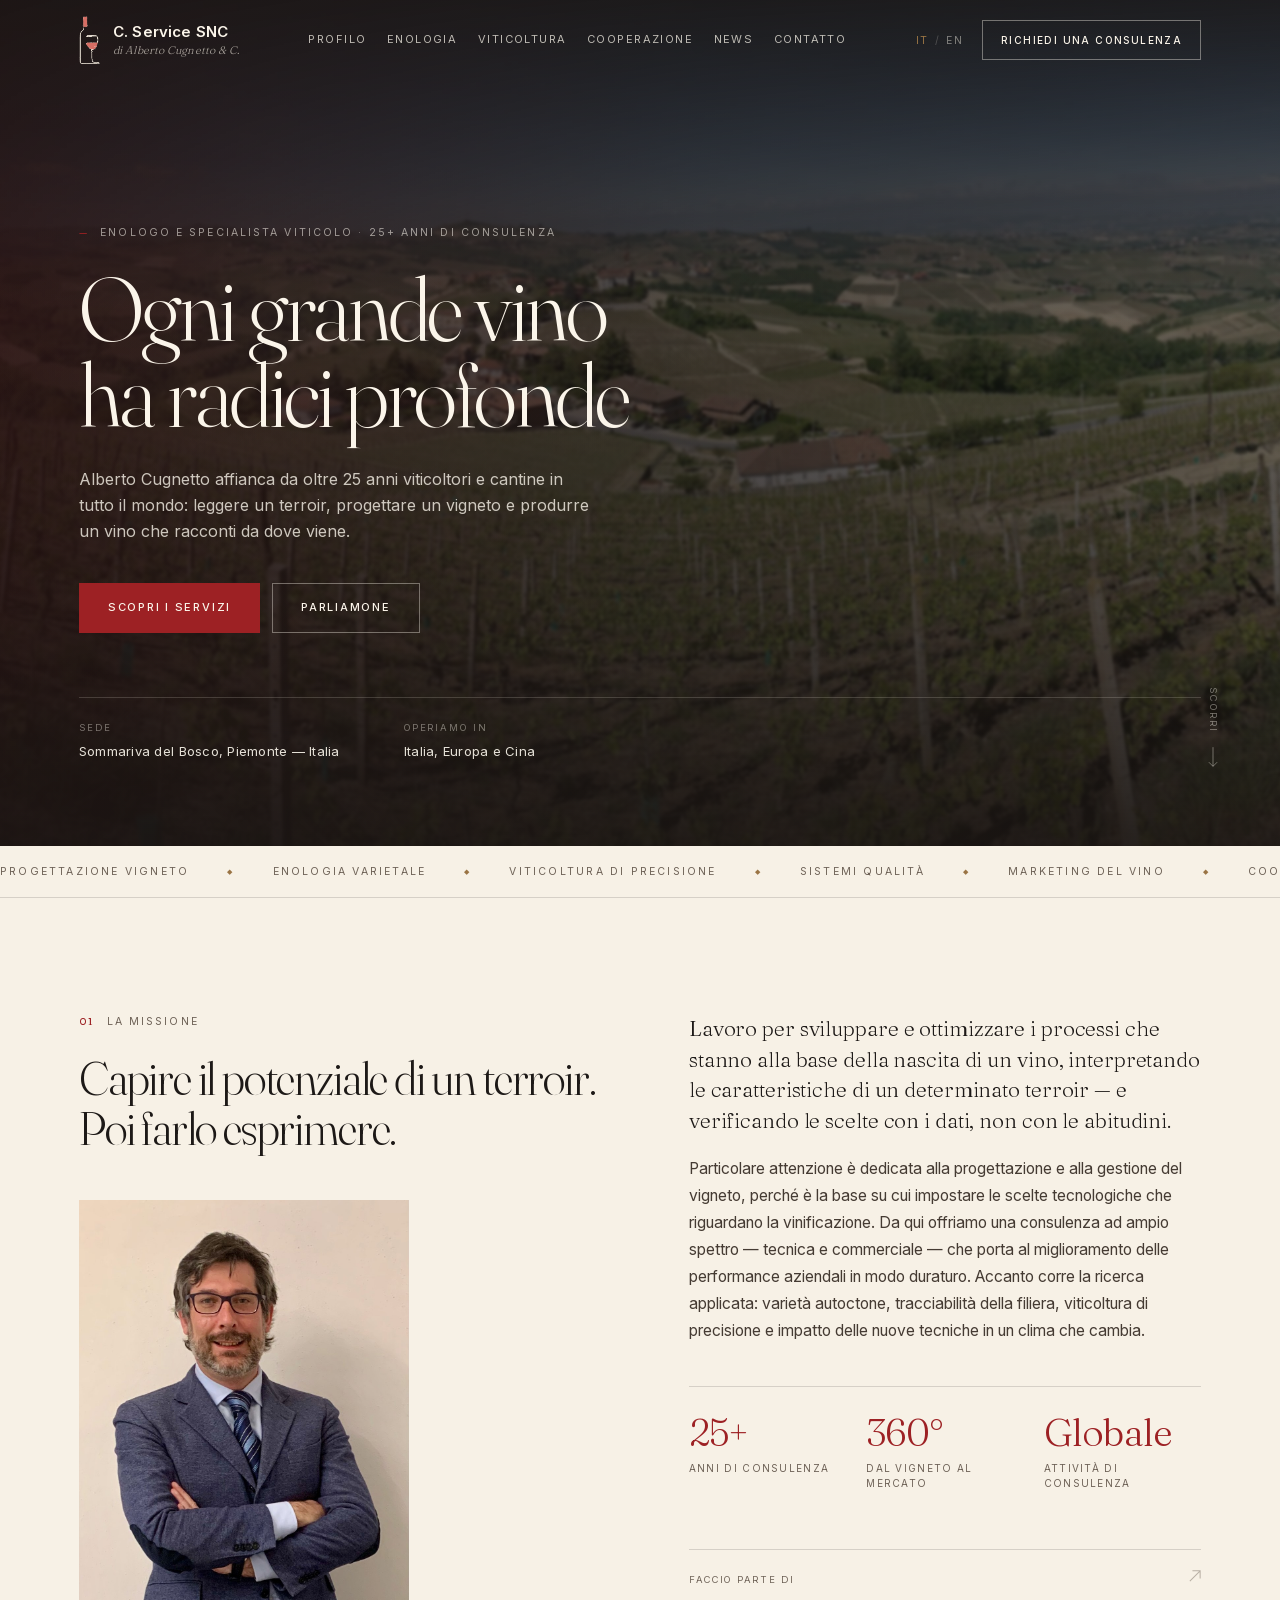
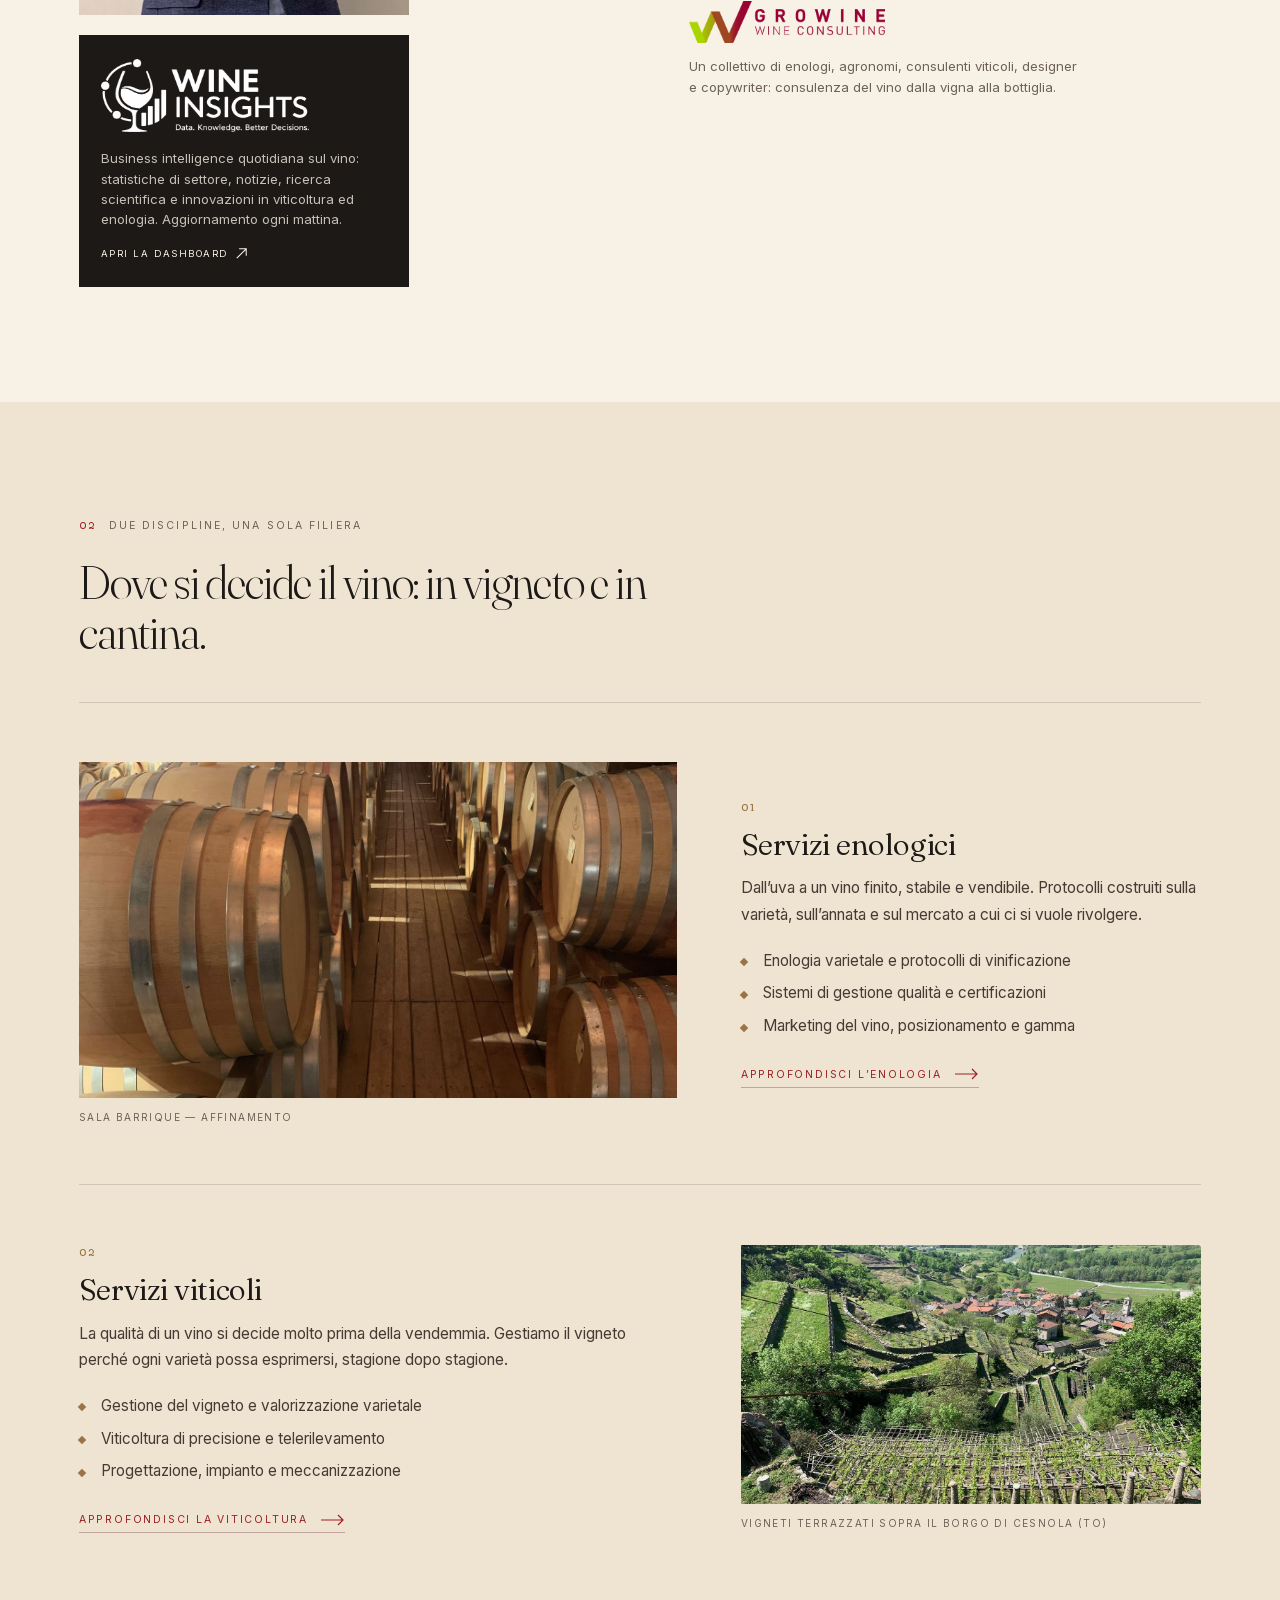
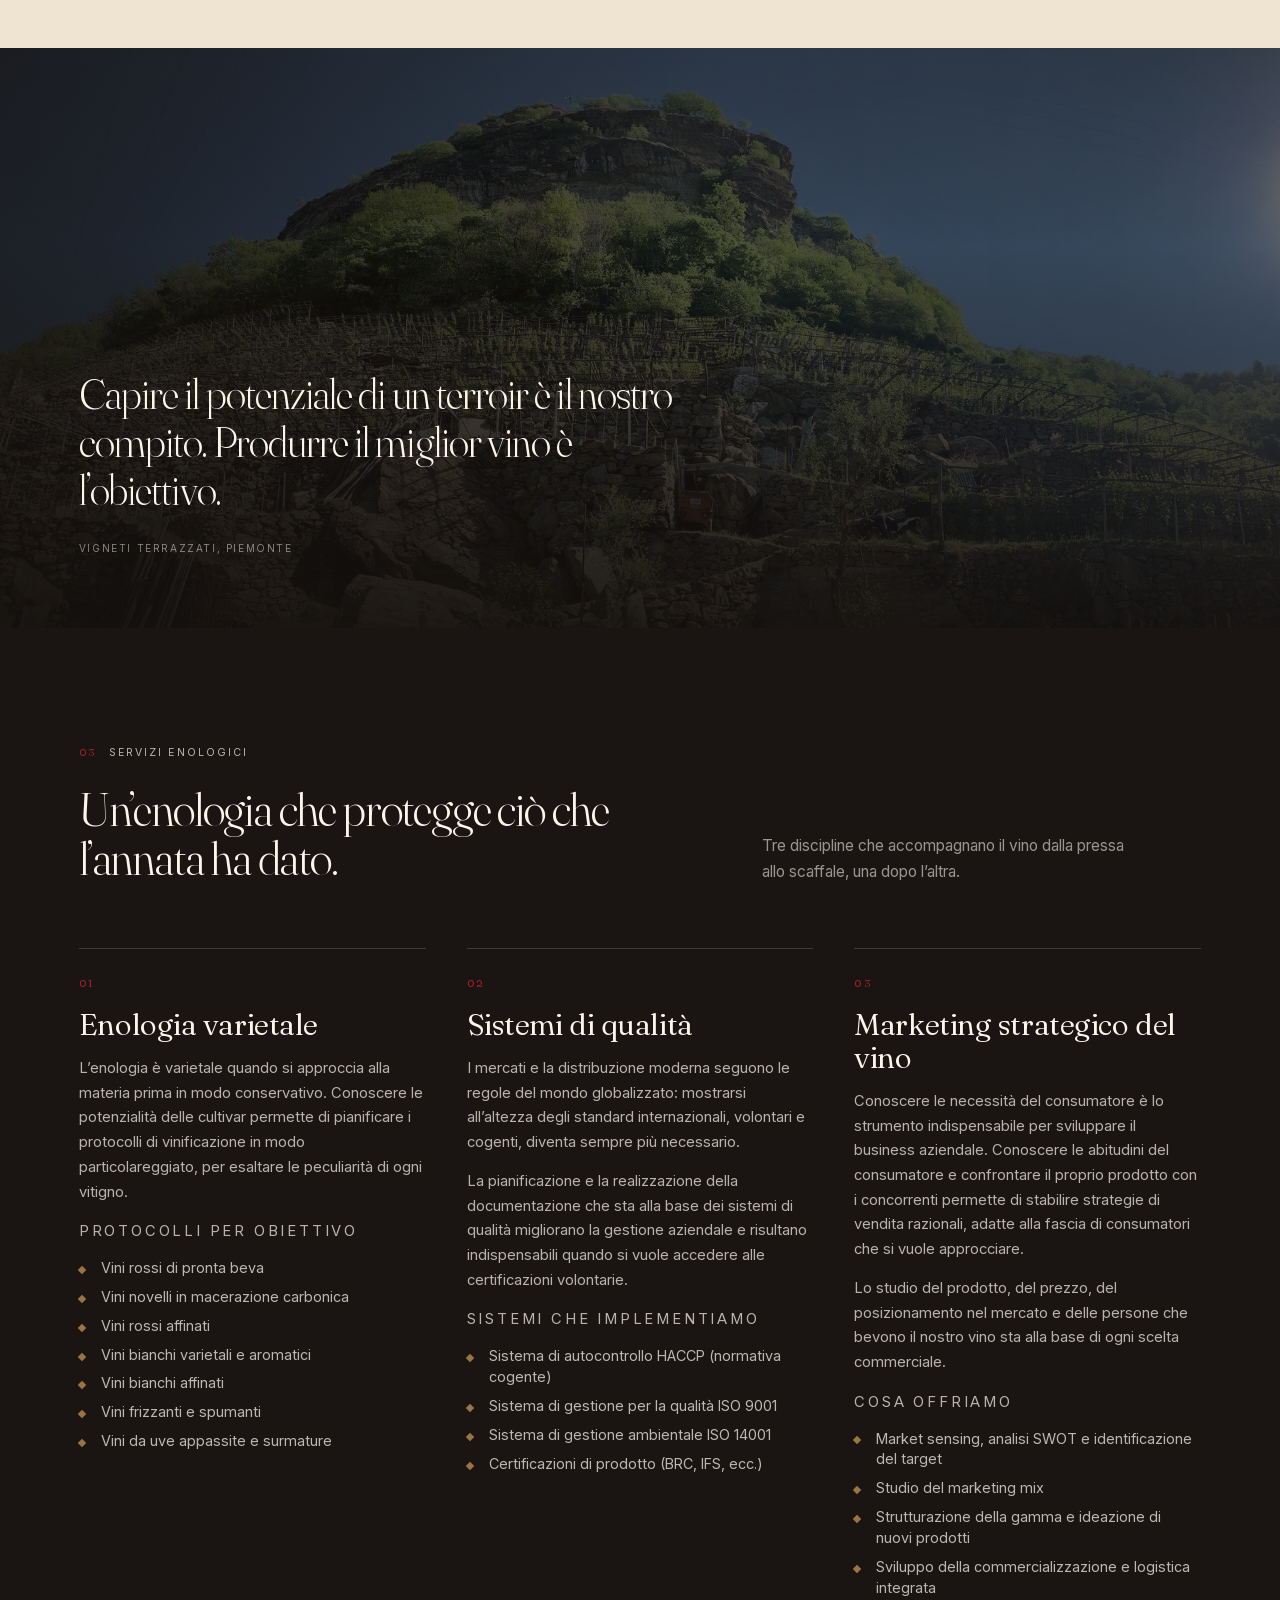
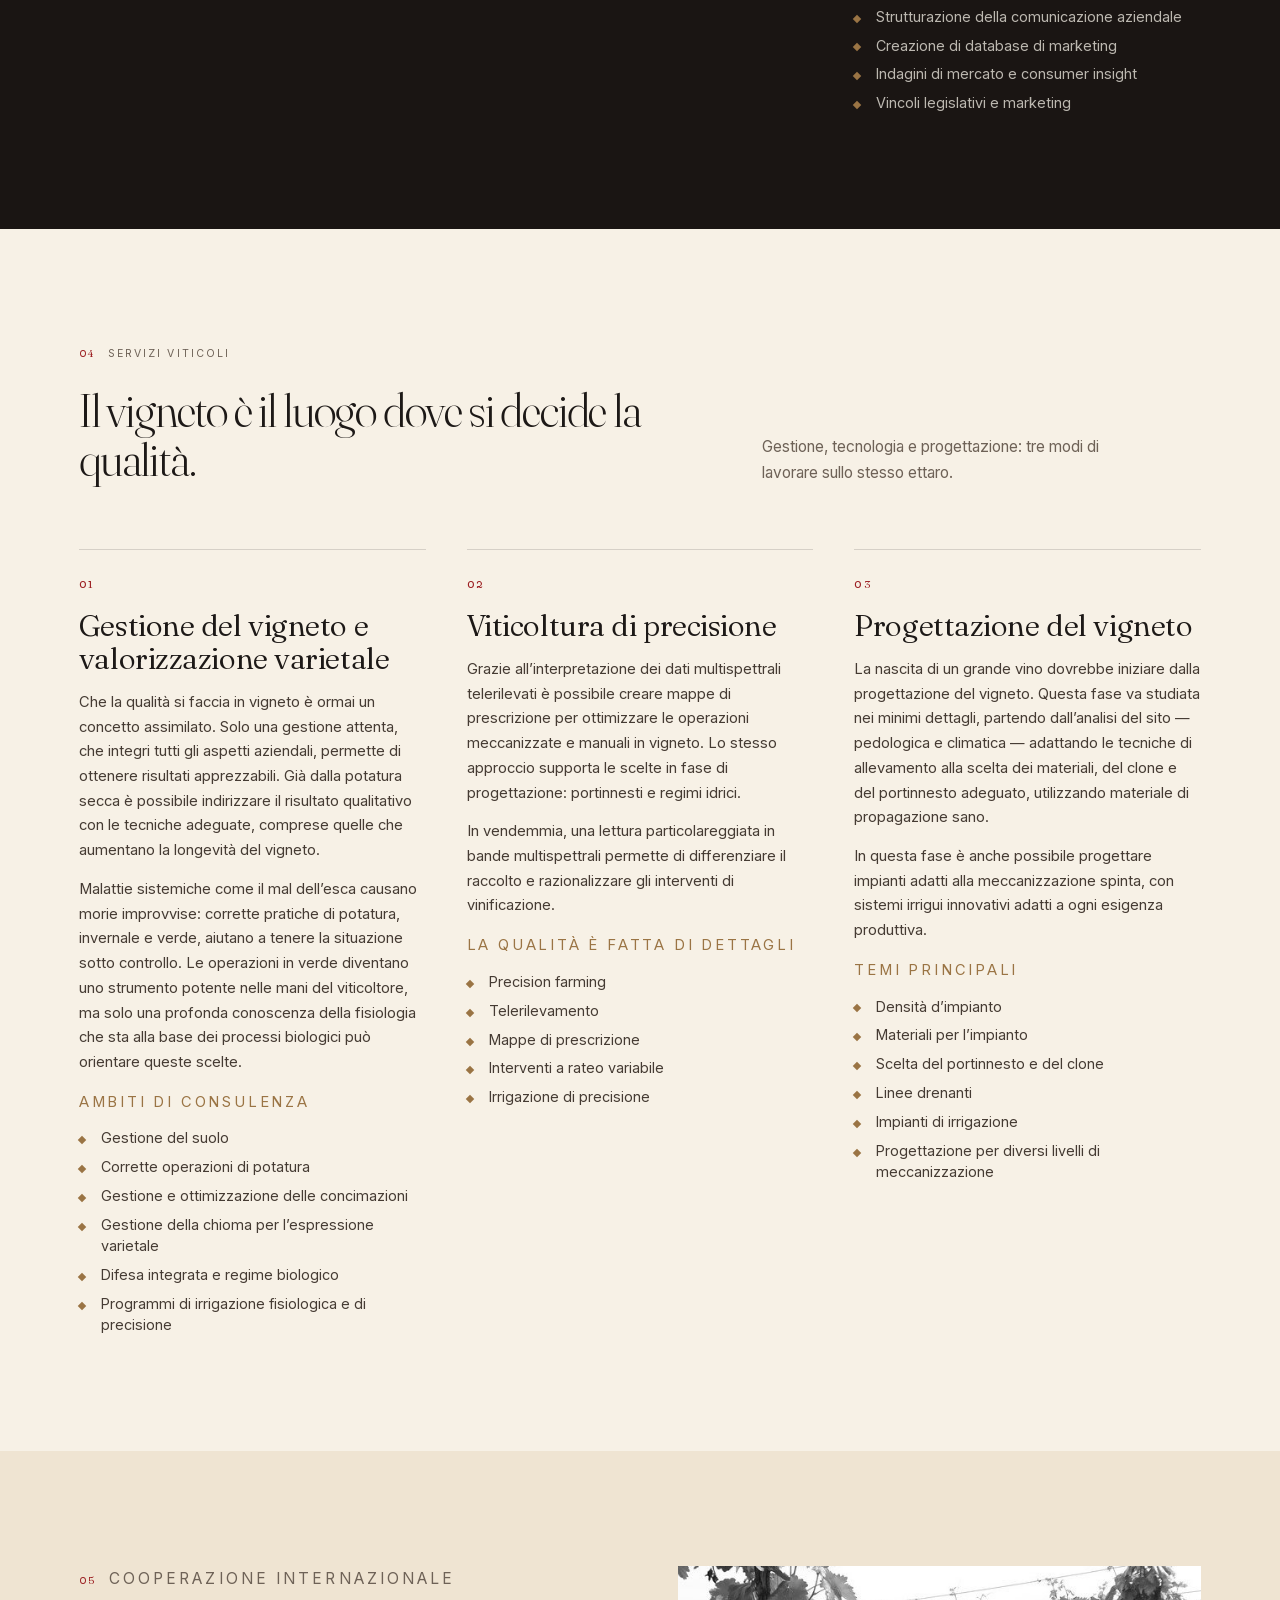
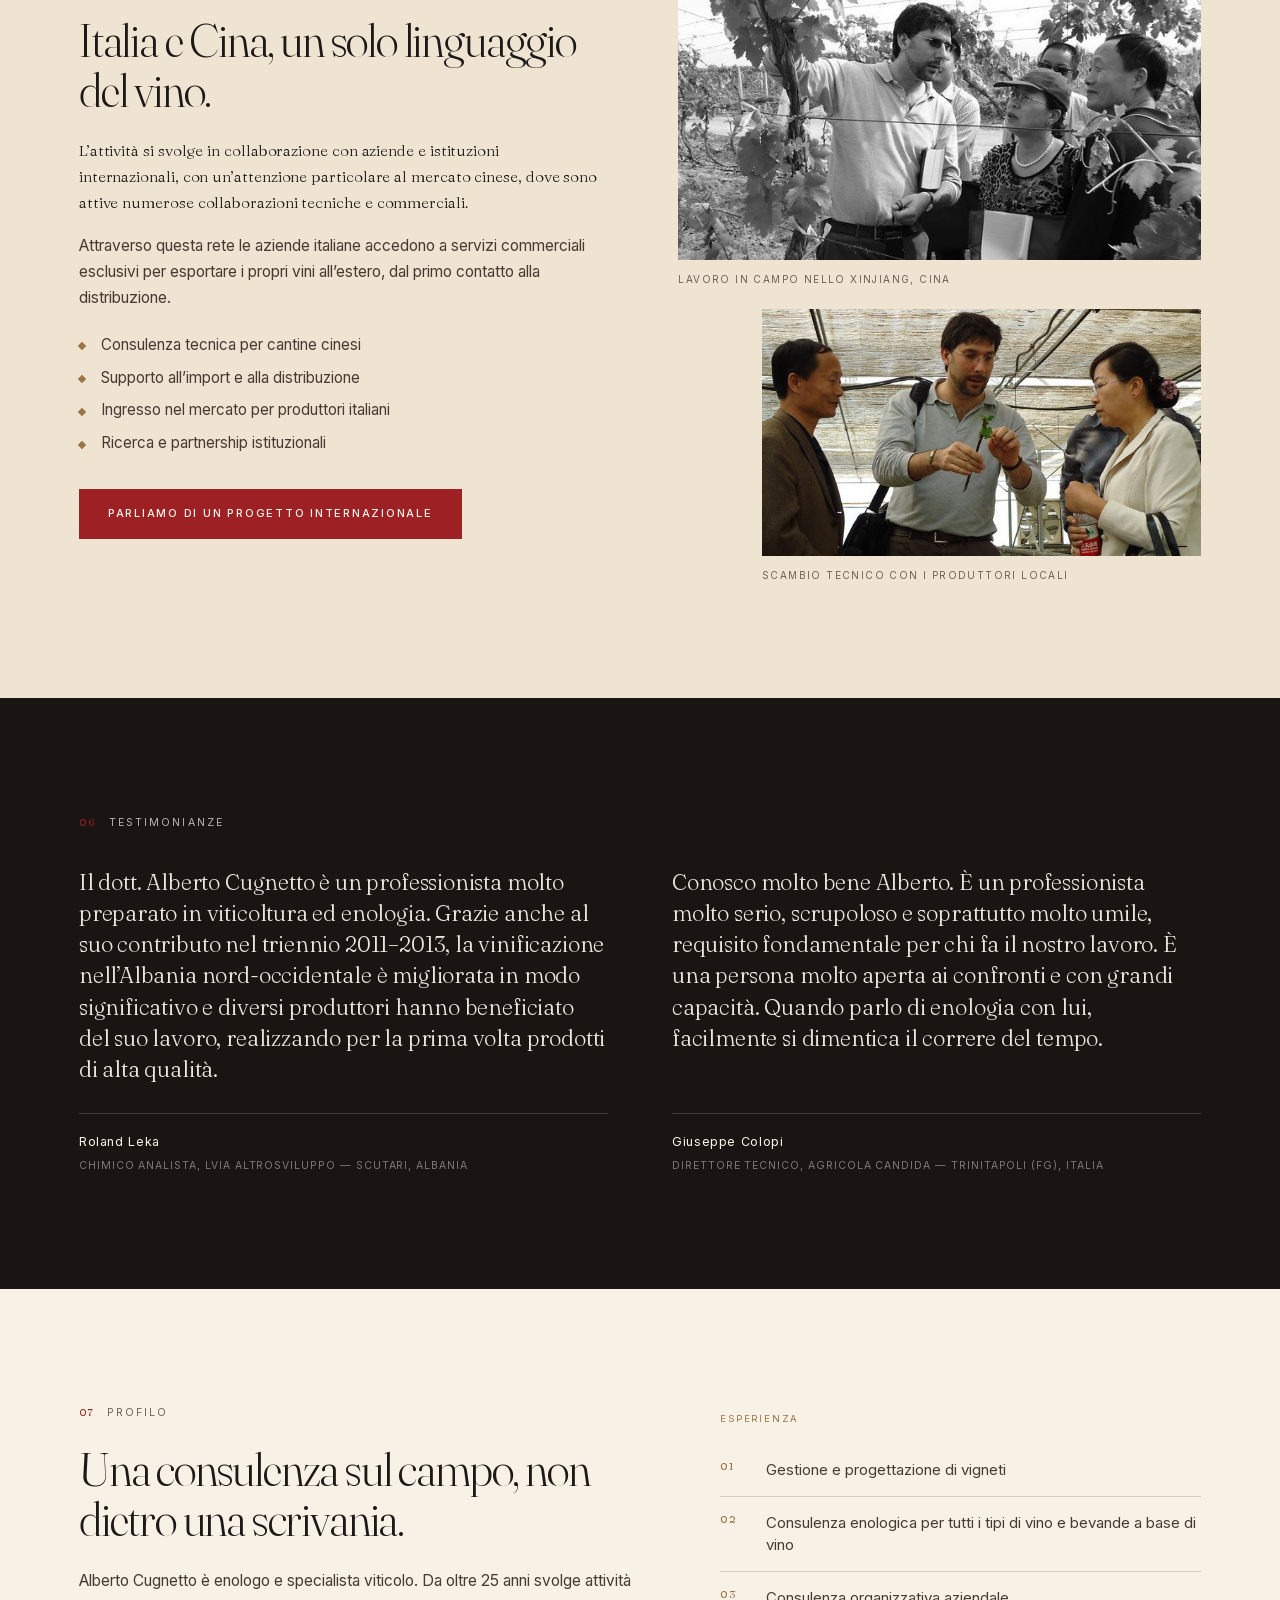
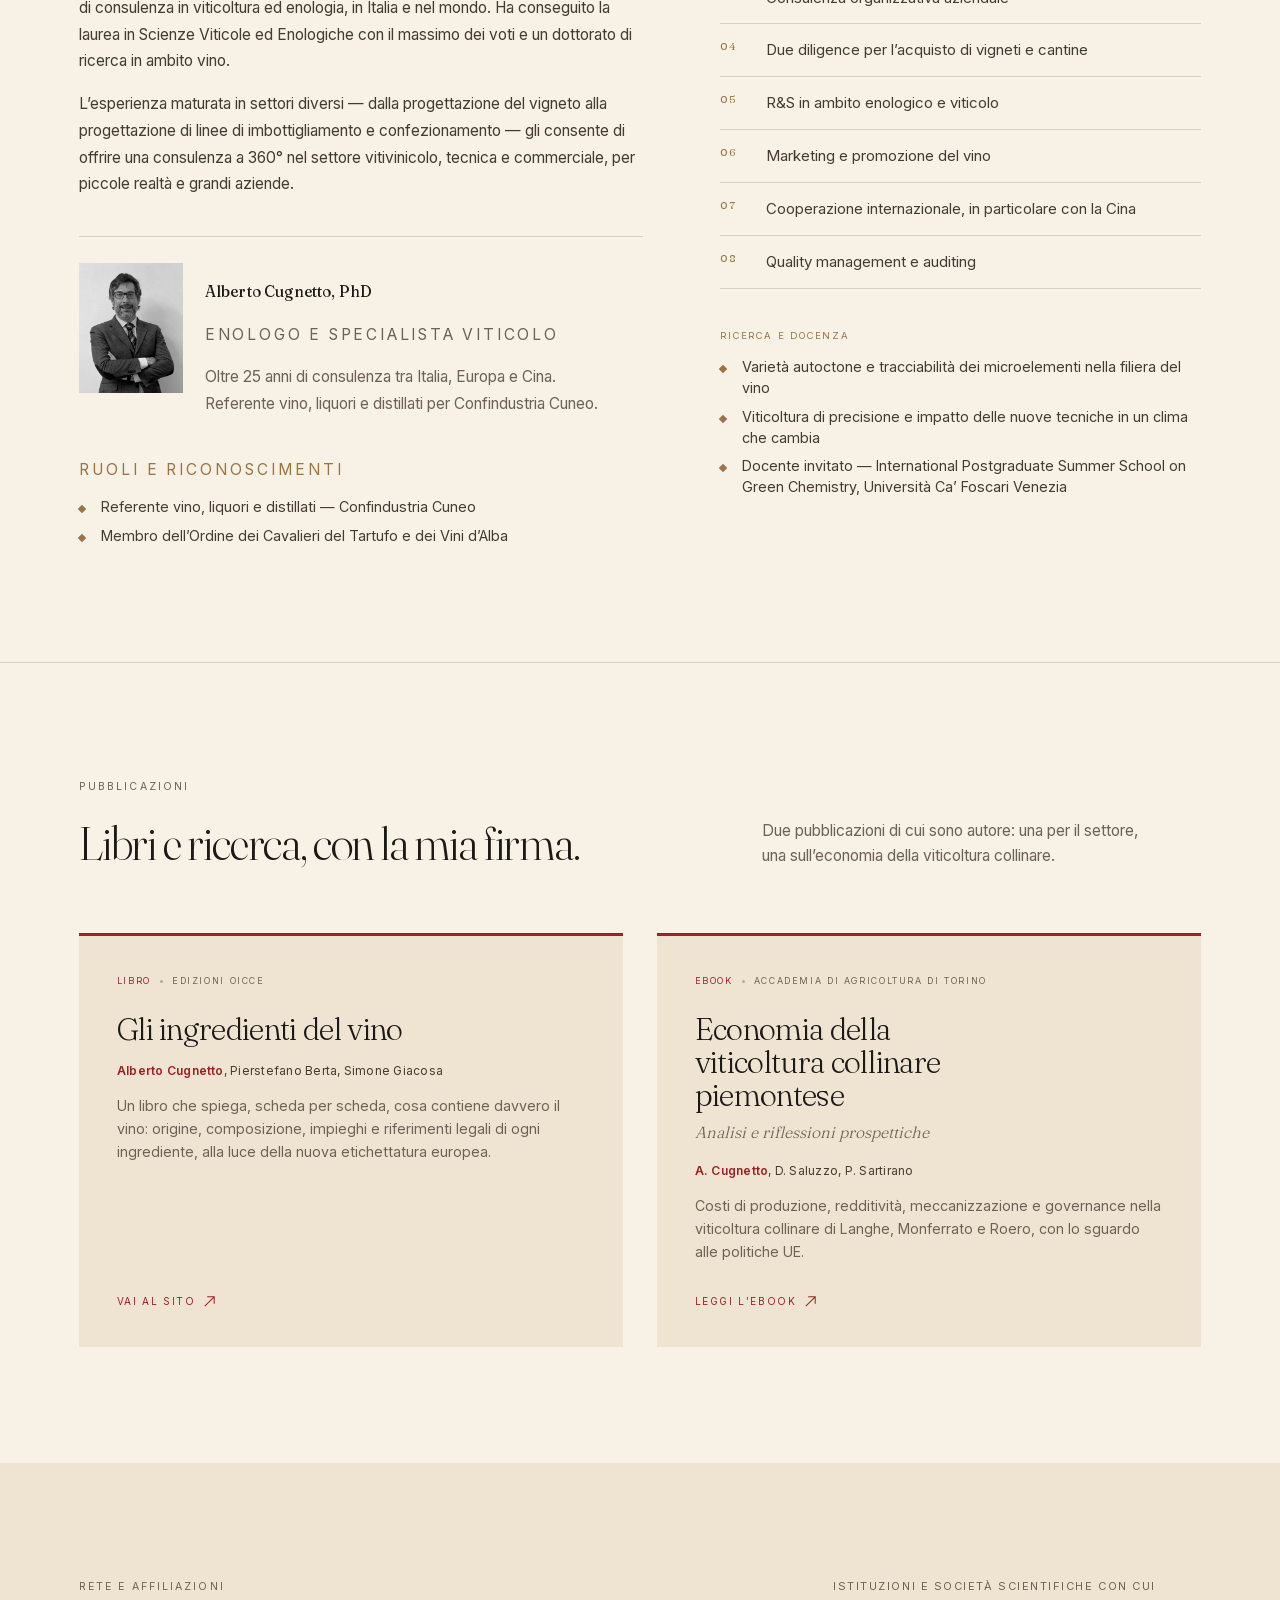
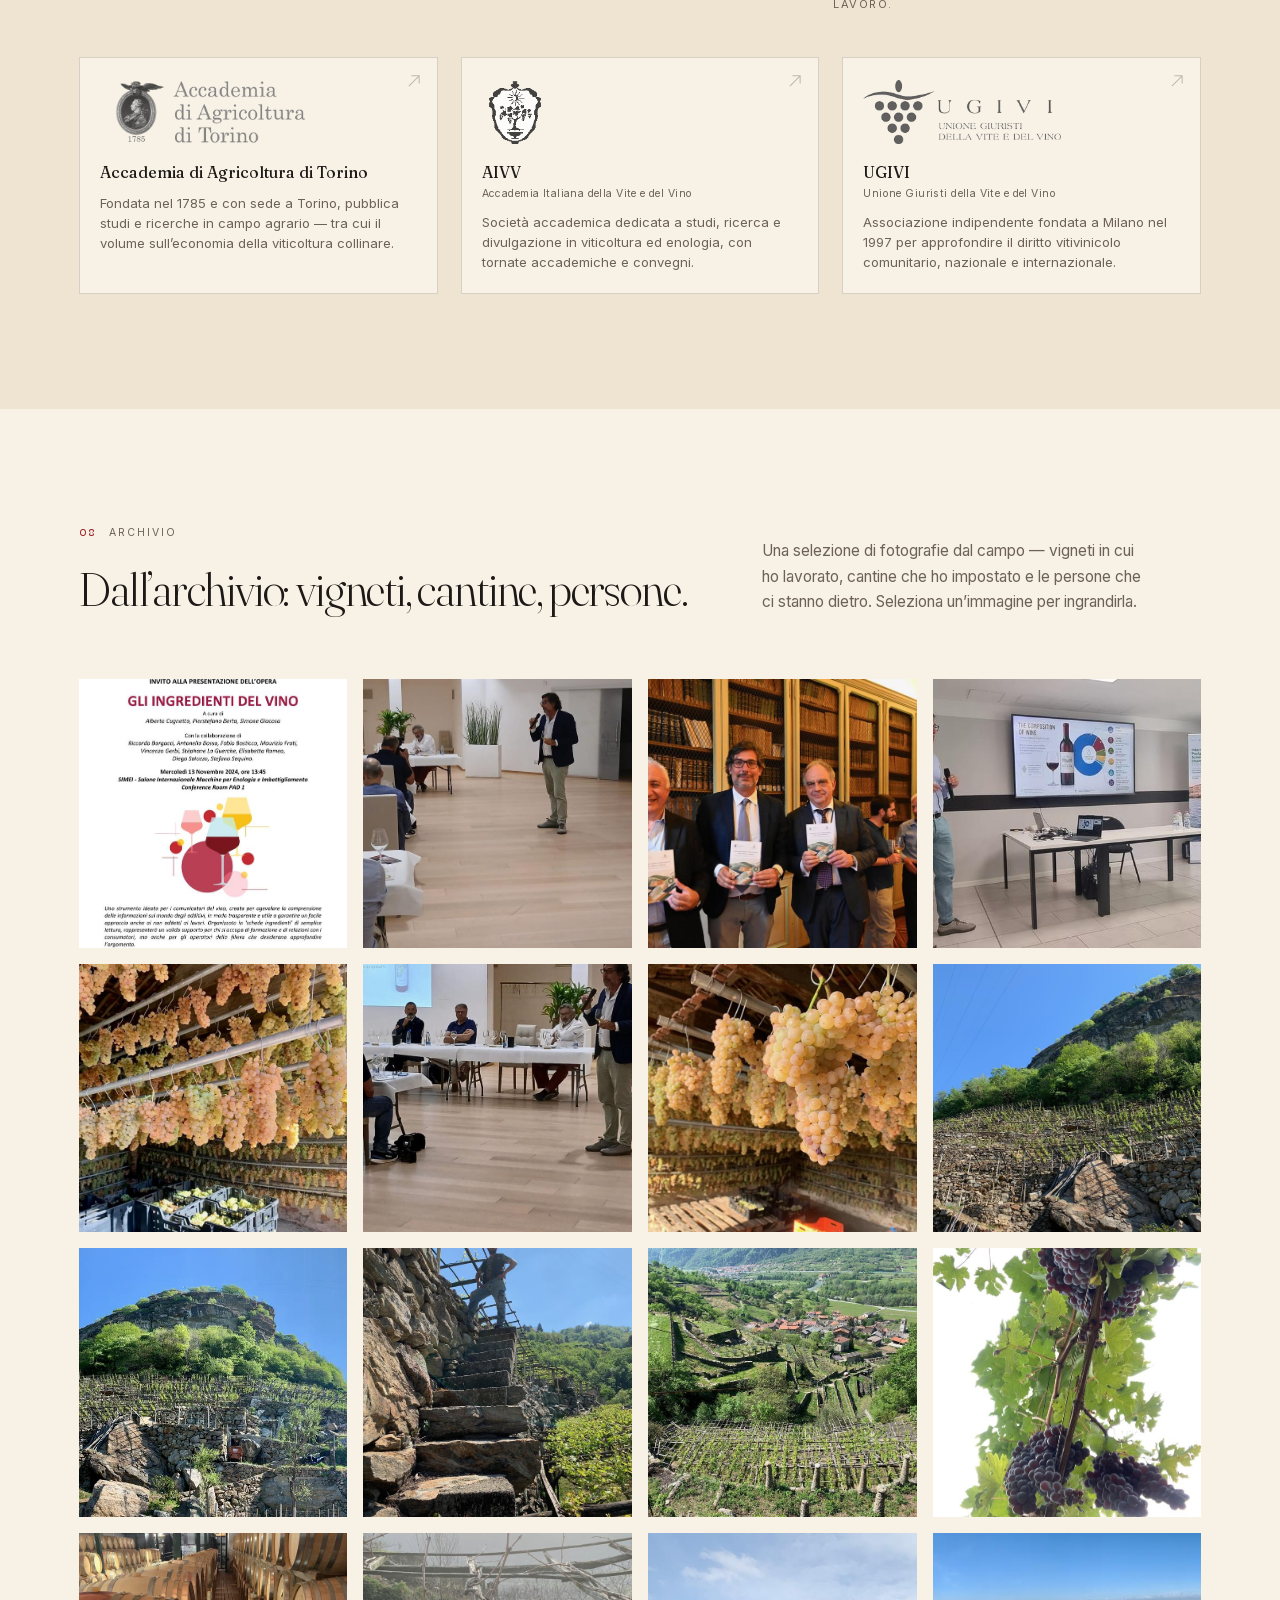
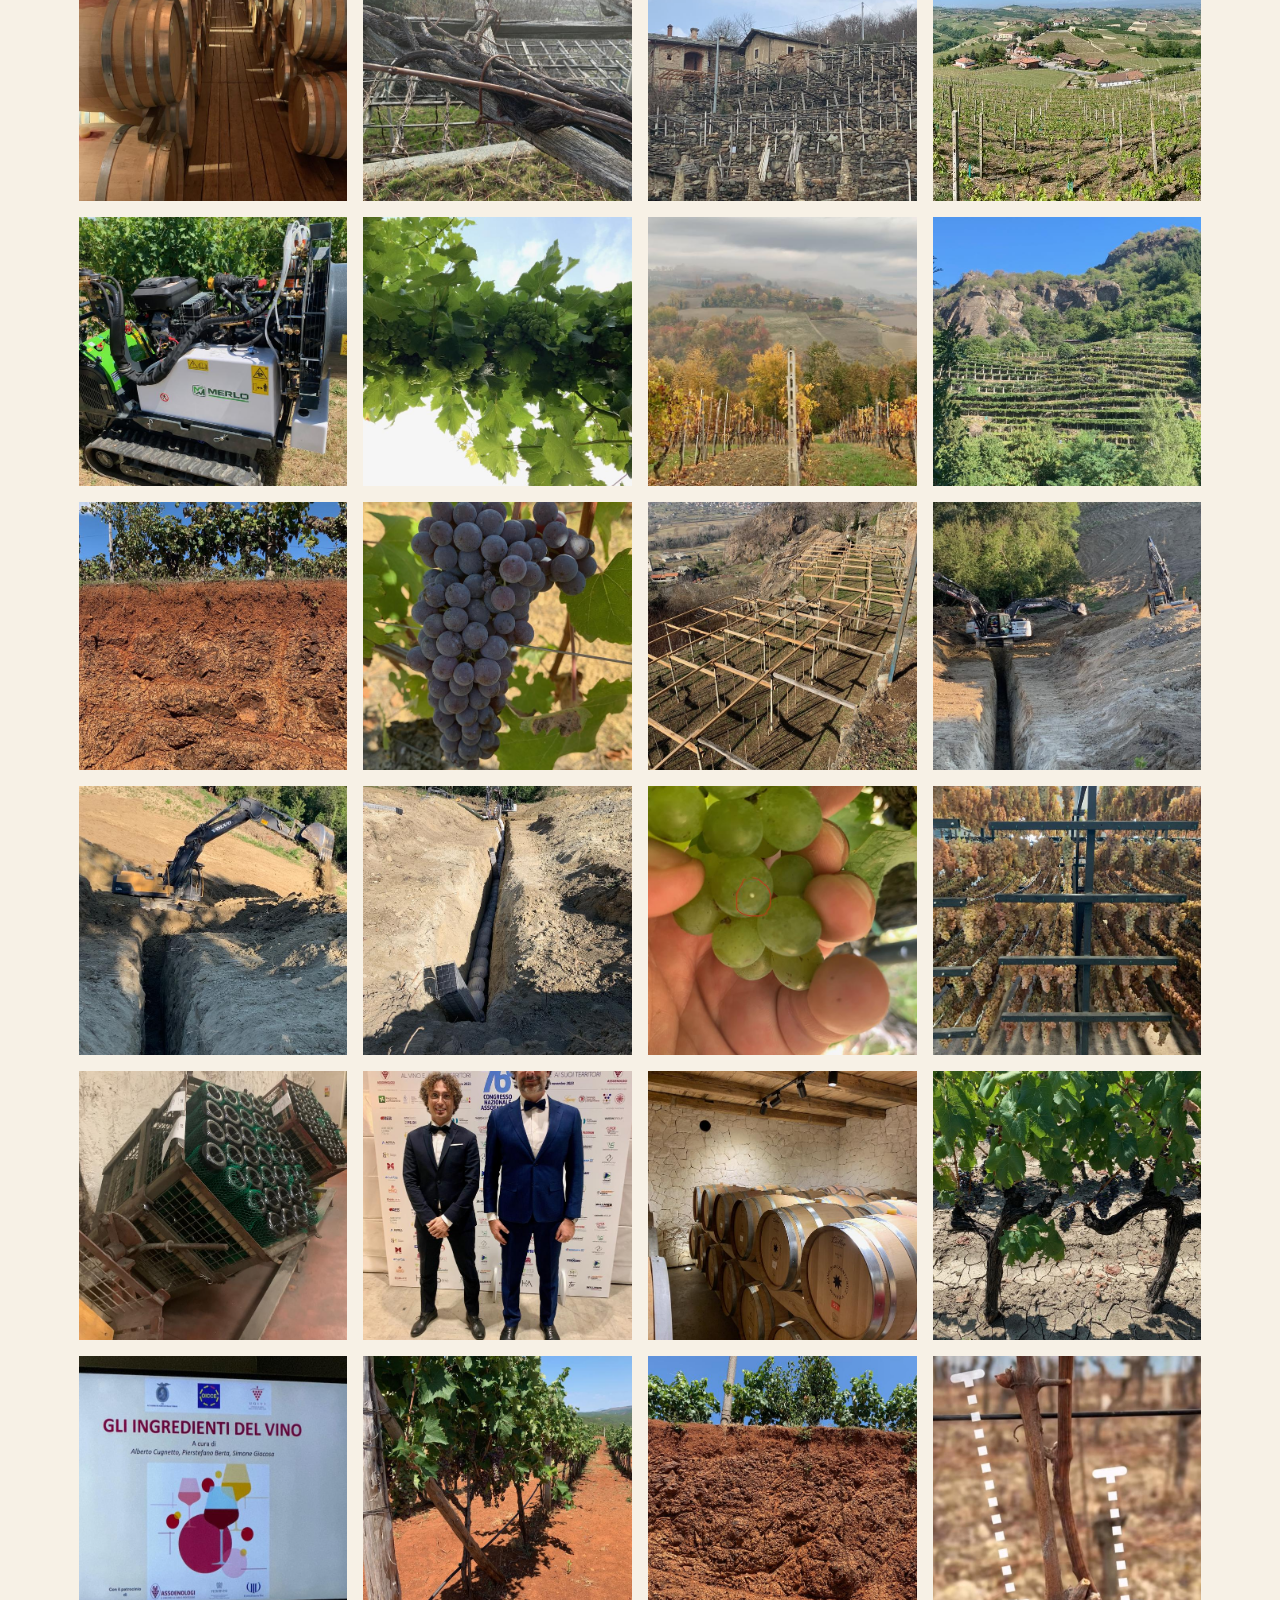
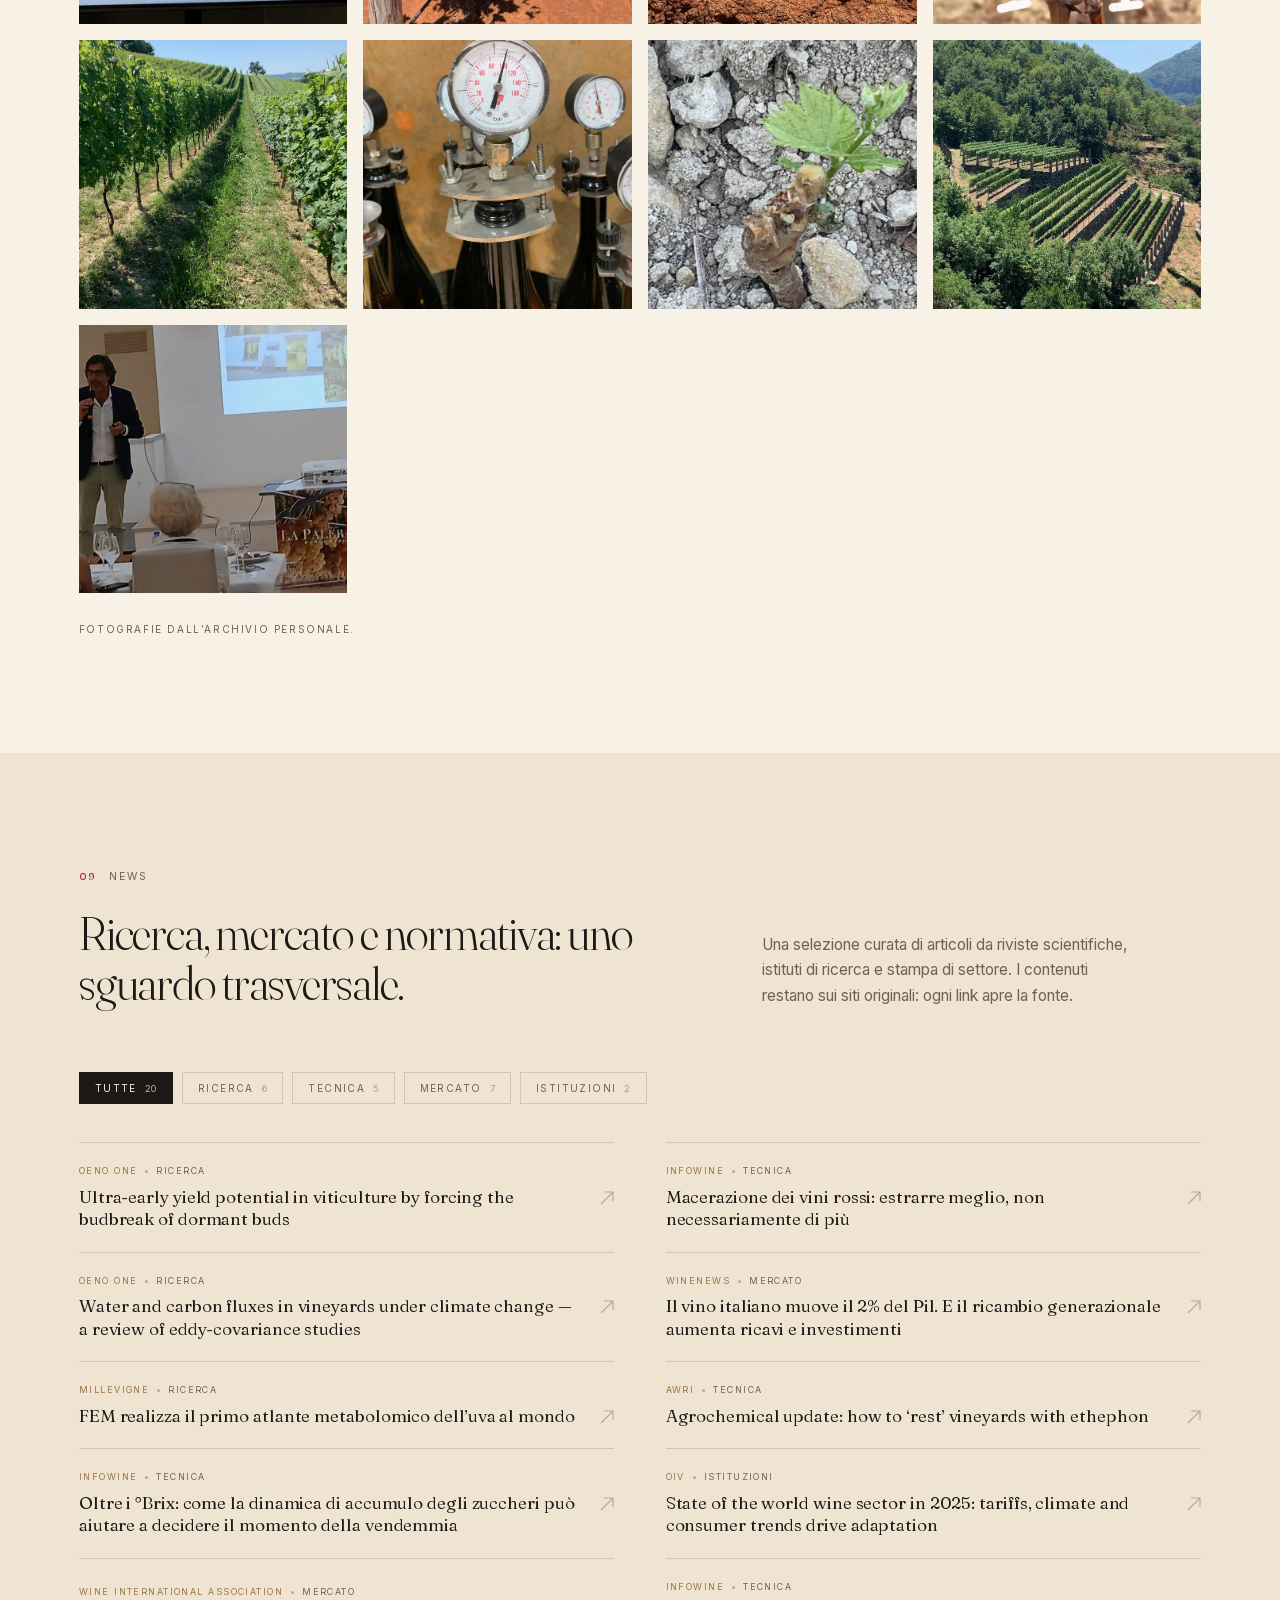
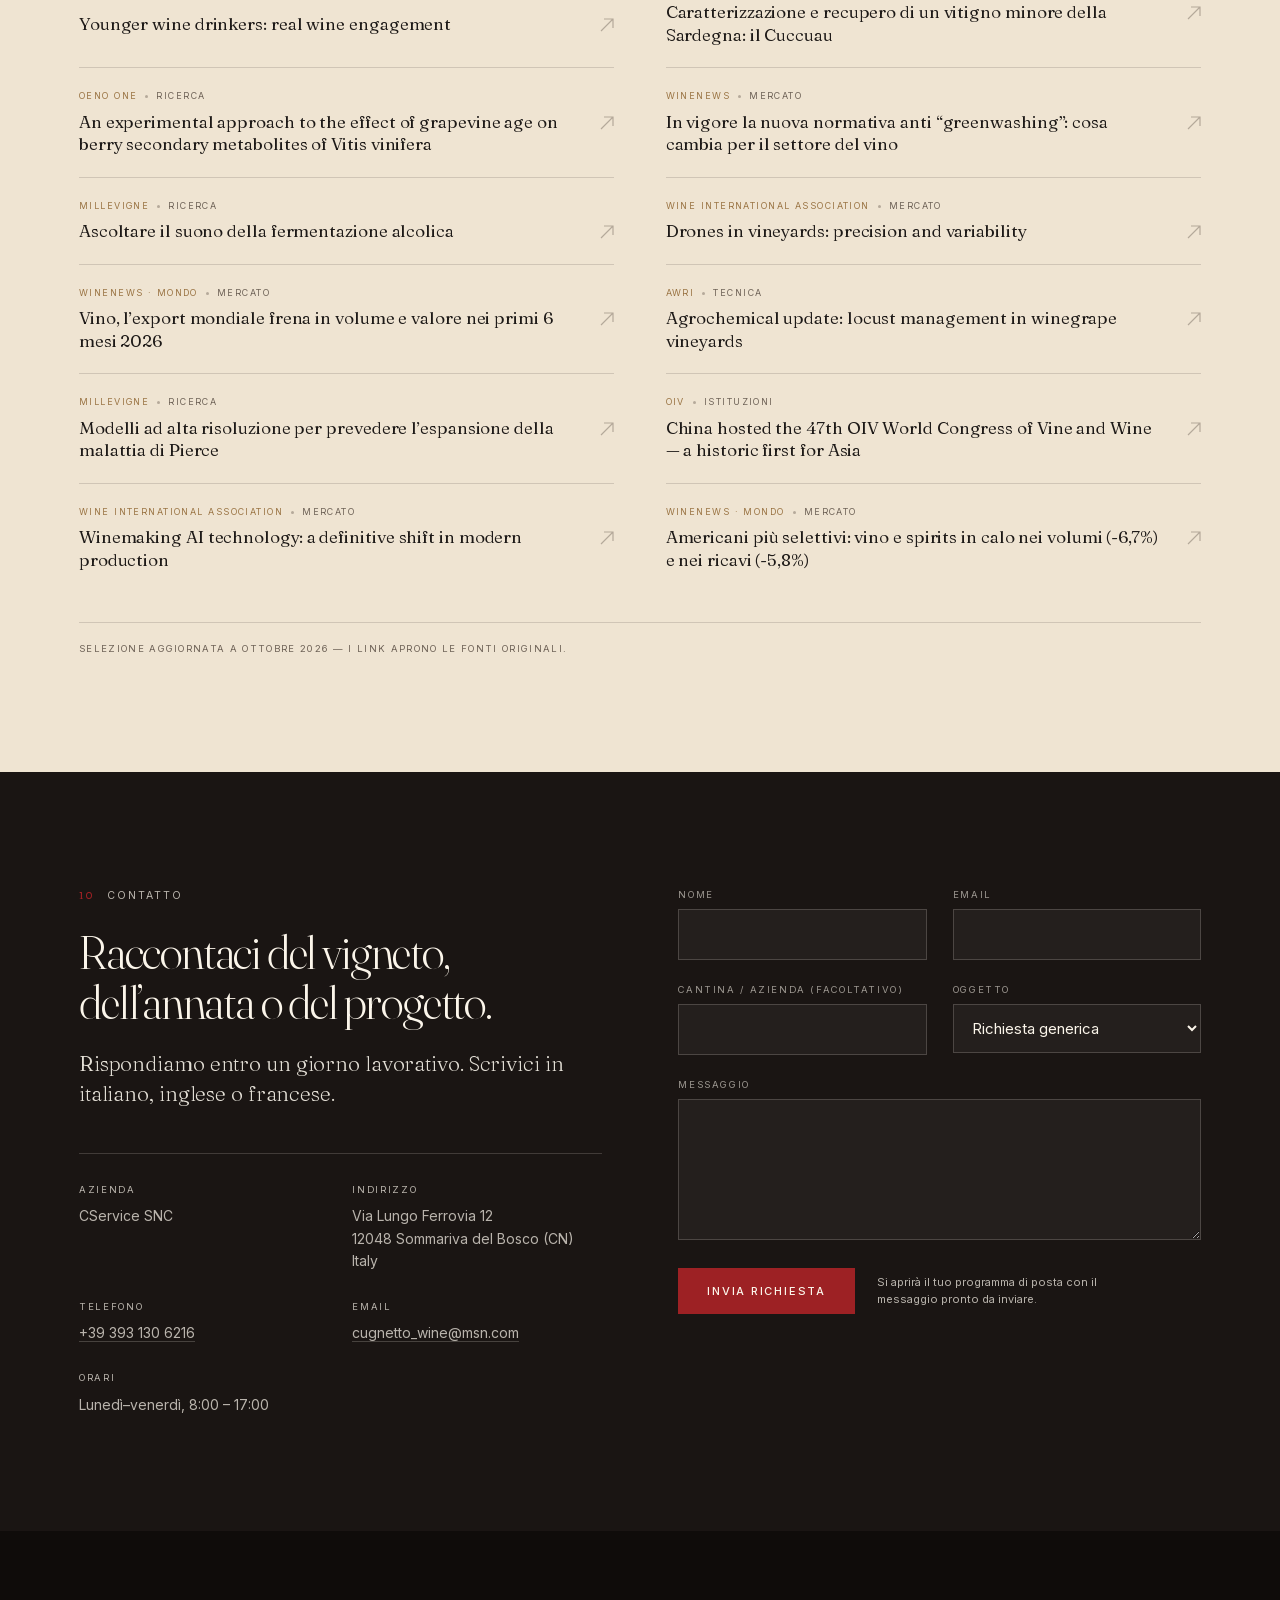
==== commit 56388cb1: "Italiano come lingua principale, inglese come seconda" ====
--- a/index.html
+++ b/index.html
@@ -1,12 +1,12 @@
 <!DOCTYPE html>
-<html lang="en" data-lang="en">
+<html lang="it" data-lang="it">
 <head>
 <meta charset="utf-8">
 <meta name="viewport" content="width=device-width, initial-scale=1">
-<title>C. Service SNC — Viticulture &amp; Enology | Alberto Cugnetto</title>
-<meta name="description" content="Alberto Cugnetto, oenologist and viticulture specialist: more than 25 years of consultancy in vineyard design, varietal enology, precision viticulture, quality management and international cooperation. Based in Piedmont, Italy.">
+<title>C. Service SNC — Viticoltura ed Enologia | Alberto Cugnetto</title>
+<meta name="description" content="Alberto Cugnetto, enologo e specialista viticolo: oltre 25 anni di consulenza in progettazione del vigneto, enologia varietale, viticoltura di precisione, sistemi qualità e cooperazione internazionale. Dal Piemonte.">
 <meta name="theme-color" content="#1A1513">
-<meta property="og:title" content="Alberto Cugnetto — Oenologist &amp; Viticulture Specialist">
+<meta property="og:title" content="C. Service SNC — Viticoltura ed Enologia | Alberto Cugnetto">
 <meta property="og:description" content="Wine begins long before the cellar. Viticulture and enology consultancy from Piedmont, Italy — since 2009.">
 <meta property="og:type" content="website">
 <link rel="icon" href="assets/img/favicon.png" type="image/png">
@@ -19,7 +19,7 @@
   "@type": "Person",
   "name": "Alberto Cugnetto",
   "jobTitle": "Oenologist and viticulture specialist",
-  "description": "Oenologist and viticulture specialist with more than 25 years of consultancy in vineyard design and management, varietal enology, precision viticulture, quality management, wine marketing and international cooperation.",
+  "description": "Enologo e specialista viticolo con oltre 25 anni di consulenza in progettazione e gestione del vigneto, enologia varietale, viticoltura di precisione, gestione della qualità, marketing del vino e cooperazione internazionale.",
   "telephone": "+39 393 130 6216",
   "email": "cugnetto_wine@msn.com",
   "address": {
@@ -40,7 +40,7 @@
 </script>
 </head>
 <body>
-<a class="skip" href="#main" data-i18n="a11y.skip">Skip to content</a>
+<a class="skip" href="#main" data-i18n="a11y.skip">Vai al contenuto</a>
 <div class="progress" aria-hidden="true"><span id="progressBar"></span></div>
 
 <header class="head" id="head">
@@ -53,22 +53,22 @@
       </span>
     </a>
 
-    <nav class="nav" id="nav" aria-label="Primary">
-      <a href="#profile" data-i18n="nav.profile">Profile</a>
-      <a href="#winemaking" data-i18n="nav.winemaking">Winemaking</a>
-      <a href="#viticulture" data-i18n="nav.viticulture">Viticulture</a>
-      <a href="#international" data-i18n="nav.international">International</a>
+    <nav class="nav" id="nav" data-i18n-aria="a11y.nav" aria-label="Navigazione principale">
+      <a href="#profile" data-i18n="nav.profile">Profilo</a>
+      <a href="#winemaking" data-i18n="nav.winemaking">Enologia</a>
+      <a href="#viticulture" data-i18n="nav.viticulture">Viticoltura</a>
+      <a href="#international" data-i18n="nav.international">Cooperazione</a>
       <a href="#news" data-i18n="nav.news">News</a>
-      <a href="#contact" data-i18n="nav.contact">Contact</a>
+      <a href="#contact" data-i18n="nav.contact">Contatto</a>
     </nav>
 
     <div class="head__actions">
       <div class="lang" role="group" aria-label="Language / Lingua">
-        <button type="button" class="lang__btn is-on" data-lang-btn="en" aria-pressed="true">EN</button>
+        <button type="button" class="lang__btn is-on" data-lang-btn="it" aria-pressed="true">IT</button>
         <span class="lang__sep" aria-hidden="true">/</span>
-        <button type="button" class="lang__btn" data-lang-btn="it" aria-pressed="false">IT</button>
-      </div>
-      <a class="btn btn--sm head__cta" href="#contact" data-i18n="nav.cta">Book a consultation</a>
+        <button type="button" class="lang__btn" data-lang-btn="en" aria-pressed="false">EN</button>
+      </div>
+      <a class="btn btn--sm head__cta" href="#contact" data-i18n="nav.cta">Richiedi una consulenza</a>
       <button class="burger" id="burger" type="button" aria-expanded="false" aria-controls="drawer" aria-label="Menu">
         <span></span><span></span>
       </button>
@@ -77,13 +77,13 @@
 </header>
 
 <div class="drawer" id="drawer" hidden>
-  <nav class="drawer__nav" aria-label="Mobile">
-    <a href="#profile" data-i18n="nav.profile">Profile</a>
-    <a href="#winemaking" data-i18n="nav.winemaking">Winemaking</a>
-    <a href="#viticulture" data-i18n="nav.viticulture">Viticulture</a>
-    <a href="#international" data-i18n="nav.international">International</a>
+  <nav class="drawer__nav" data-i18n-aria="a11y.mobile" aria-label="Menu mobile">
+    <a href="#profile" data-i18n="nav.profile">Profilo</a>
+    <a href="#winemaking" data-i18n="nav.winemaking">Enologia</a>
+    <a href="#viticulture" data-i18n="nav.viticulture">Viticoltura</a>
+    <a href="#international" data-i18n="nav.international">Cooperazione</a>
     <a href="#news" data-i18n="nav.news">News</a>
-    <a href="#contact" data-i18n="nav.contact">Contact</a>
+    <a href="#contact" data-i18n="nav.contact">Contatto</a>
   </nav>
   <div class="drawer__foot">
     <a href="tel:+393931306216">+39 393 130 6216</a>
@@ -99,27 +99,27 @@
     <div class="hero__veil" aria-hidden="true"></div>
     <div class="hero__inner">
       <p class="eyebrow eyebrow--light">
-        <span class="eyebrow__no">—</span><span data-i18n="hero.eyebrow">Oenologist &amp; viticulture specialist · 25+ years of consultancy</span>
+        <span class="eyebrow__no">—</span><span data-i18n="hero.eyebrow">Enologo e specialista viticolo · 25+ anni di consulenza</span>
       </p>
-      <h1 class="hero__title" data-i18n-html="hero.h1">Every great wine<br>has deep roots</h1>
-      <p class="hero__lead" data-i18n="hero.lead">Alberto Cugnetto has advised growers and wineries for more than 25 years, worldwide: reading a terroir, designing a vineyard and making wine that speaks of where it comes from.</p>
+      <h1 class="hero__title" data-i18n-html="hero.h1">Ogni grande vino<br>ha radici profonde</h1>
+      <p class="hero__lead" data-i18n="hero.lead">Alberto Cugnetto affianca da oltre 25 anni viticoltori e cantine in tutto il mondo: leggere un terroir, progettare un vigneto e produrre un vino che racconti da dove viene.</p>
       <div class="hero__actions">
-        <a class="btn btn--solid" href="#services" data-i18n="hero.cta1">Explore our services</a>
-        <a class="btn btn--ghost" href="#contact" data-i18n="hero.cta2">Talk to us</a>
+        <a class="btn btn--solid" href="#services" data-i18n="hero.cta1">Scopri i servizi</a>
+        <a class="btn btn--ghost" href="#contact" data-i18n="hero.cta2">Parliamone</a>
       </div>
       <dl class="hero__meta">
         <div>
-          <dt data-i18n="hero.meta1k">Based in</dt>
-          <dd data-i18n="hero.meta1v">Sommariva del Bosco, Piedmont — Italy</dd>
+          <dt data-i18n="hero.meta1k">Sede</dt>
+          <dd data-i18n="hero.meta1v">Sommariva del Bosco, Piemonte — Italia</dd>
         </div>
         <div>
-          <dt data-i18n="hero.meta2k">Working in</dt>
-          <dd data-i18n="hero.meta2v">Italy, Europe &amp; China</dd>
+          <dt data-i18n="hero.meta2k">Operiamo in</dt>
+          <dd data-i18n="hero.meta2v">Italia, Europa e Cina</dd>
         </div>
       </dl>
     </div>
-    <a class="hero__scroll" href="#mission" aria-label="Scroll to content">
-      <span data-i18n="hero.scroll">Scroll</span>
+    <a class="hero__scroll" href="#mission" data-i18n-aria="a11y.scroll" aria-label="Scorri al contenuto">
+      <span data-i18n="hero.scroll">Scorri</span>
       <svg viewBox="0 0 12 26" aria-hidden="true"><path d="M6 0v23M1 18l5 5 5-5"/></svg>
     </a>
   </section>
@@ -127,18 +127,18 @@
   <!-- ============ TICKER ============ -->
   <div class="ticker" aria-hidden="true">
     <div class="ticker__track">
-      <span data-i18n="tick.1">Vineyard design</span><i>◆</i>
-      <span data-i18n="tick.2">Varietal enology</span><i>◆</i>
-      <span data-i18n="tick.3">Precision viticulture</span><i>◆</i>
-      <span data-i18n="tick.4">Quality management</span><i>◆</i>
-      <span data-i18n="tick.5">Wine marketing</span><i>◆</i>
-      <span data-i18n="tick.6">International cooperation</span><i>◆</i>
-      <span data-i18n="tick.1">Vineyard design</span><i>◆</i>
-      <span data-i18n="tick.2">Varietal enology</span><i>◆</i>
-      <span data-i18n="tick.3">Precision viticulture</span><i>◆</i>
-      <span data-i18n="tick.4">Quality management</span><i>◆</i>
-      <span data-i18n="tick.5">Wine marketing</span><i>◆</i>
-      <span data-i18n="tick.6">International cooperation</span><i>◆</i>
+      <span data-i18n="tick.1">Progettazione vigneto</span><i>◆</i>
+      <span data-i18n="tick.2">Enologia varietale</span><i>◆</i>
+      <span data-i18n="tick.3">Viticoltura di precisione</span><i>◆</i>
+      <span data-i18n="tick.4">Sistemi qualità</span><i>◆</i>
+      <span data-i18n="tick.5">Marketing del vino</span><i>◆</i>
+      <span data-i18n="tick.6">Cooperazione internazionale</span><i>◆</i>
+      <span data-i18n="tick.1">Progettazione vigneto</span><i>◆</i>
+      <span data-i18n="tick.2">Enologia varietale</span><i>◆</i>
+      <span data-i18n="tick.3">Viticoltura di precisione</span><i>◆</i>
+      <span data-i18n="tick.4">Sistemi qualità</span><i>◆</i>
+      <span data-i18n="tick.5">Marketing del vino</span><i>◆</i>
+      <span data-i18n="tick.6">Cooperazione internazionale</span><i>◆</i>
     </div>
   </div>
 
@@ -147,34 +147,34 @@
     <div class="shell">
       <div class="mission__grid">
         <div class="mission__head">
-          <p class="eyebrow"><span class="eyebrow__no">01</span><span data-i18n="mission.eyebrow">The mission</span></p>
-          <h2 class="h2 reveal" data-i18n="mission.h2">Understand the potential of a terroir. Then make the most of it.</h2>
+          <p class="eyebrow"><span class="eyebrow__no">01</span><span data-i18n="mission.eyebrow">La missione</span></p>
+          <h2 class="h2 reveal" data-i18n="mission.h2">Capire il potenziale di un terroir. Poi farlo esprimere.</h2>
           <figure class="mission__photo reveal">
             <img src="assets/img/portrait-main.jpg" alt="Alberto Cugnetto" width="1000" height="1257" loading="lazy">
           </figure>
 
           <a class="wis reveal" href="https://8bnd6257y6-a11y.github.io/wine-intelligence-dashboard/" target="_blank" rel="noopener">
             <img class="wis__logo" src="assets/img/wine-insights.png" alt="Wine Insights — Data. Knowledge. Better Decisions." width="600" height="213" loading="lazy">
-            <span class="wis__desc" data-i18n="wis.desc">Daily business intelligence on wine: sector statistics, news, scientific research and innovation in viticulture and enology. Updated every morning.</span>
-            <span class="wis__cta"><span data-i18n="wis.cta">Open the dashboard</span>
+            <span class="wis__desc" data-i18n="wis.desc">Business intelligence quotidiana sul vino: statistiche di settore, notizie, ricerca scientifica e innovazioni in viticoltura ed enologia. Aggiornamento ogni mattina.</span>
+            <span class="wis__cta"><span data-i18n="wis.cta">Apri la dashboard</span>
               <svg viewBox="0 0 14 14" aria-hidden="true"><path d="M1 13L13 1M4 1h9v9"/></svg>
             </span>
           </a>
         </div>
         <div class="mission__body">
-          <p class="lead reveal" data-i18n="mission.lead">I work to develop and optimise the processes behind the birth of a wine, interpreting the character of a specific terroir — and testing those decisions against data, not habit.</p>
-          <p class="reveal" data-i18n="mission.p1">Particular attention goes to the design and management of the vineyard, because that is the base on which every later winemaking decision rests. From that foundation we deliver a wide-ranging consultancy — technical and commercial — that improves company performance in a lasting way. Applied research runs alongside it: native varieties, traceability of the production chain, precision viticulture and the impact of new techniques in a changing climate.</p>
+          <p class="lead reveal" data-i18n="mission.lead">Lavoro per sviluppare e ottimizzare i processi che stanno alla base della nascita di un vino, interpretando le caratteristiche di un determinato terroir — e verificando le scelte con i dati, non con le abitudini.</p>
+          <p class="reveal" data-i18n="mission.p1">Particolare attenzione è dedicata alla progettazione e alla gestione del vigneto, perché è la base su cui impostare le scelte tecnologiche che riguardano la vinificazione. Da qui offriamo una consulenza ad ampio spettro — tecnica e commerciale — che porta al miglioramento delle performance aziendali in modo duraturo. Accanto corre la ricerca applicata: varietà autoctone, tracciabilità della filiera, viticoltura di precisione e impatto delle nuove tecniche in un clima che cambia.</p>
           <dl class="stats">
-            <div class="stat"><dt class="stat__n" data-i18n="mission.s1n">25+</dt><dd class="stat__l" data-i18n="mission.s1l">Years of consultancy</dd></div>
-            <div class="stat"><dt class="stat__n" data-i18n="mission.s2n">360°</dt><dd class="stat__l" data-i18n="mission.s2l">From vineyard to market</dd></div>
-            <div class="stat"><dt class="stat__n" data-i18n="mission.s3n">Global</dt><dd class="stat__l" data-i18n="mission.s3l">Consultancy reach</dd></div>
+            <div class="stat"><dt class="stat__n" data-i18n="mission.s1n">25+</dt><dd class="stat__l" data-i18n="mission.s1l">Anni di consulenza</dd></div>
+            <div class="stat"><dt class="stat__n" data-i18n="mission.s2n">360°</dt><dd class="stat__l" data-i18n="mission.s2l">Dal vigneto al mercato</dd></div>
+            <div class="stat"><dt class="stat__n" data-i18n="mission.s3n">Globale</dt><dd class="stat__l" data-i18n="mission.s3l">Attività di consulenza</dd></div>
           </dl>
 
           <a class="member reveal" href="https://growine.it/" target="_blank" rel="noopener">
-            <span class="member__label" data-i18n="mem.label">I am part of</span>
+            <span class="member__label" data-i18n="mem.label">Faccio parte di</span>
             <svg class="member__arrow" viewBox="0 0 14 14" aria-hidden="true"><path d="M1 13L13 1M4 1h9v9"/></svg>
             <img class="member__logo" src="assets/img/growine.png" alt="GROWINE — Wine Consulting" width="275" height="59" loading="lazy">
-            <span class="member__desc" data-i18n="mem.desc">A collective of oenologists, agronomists, viticulture consultants, designers and copywriters — wine consultancy from vineyard to bottle.</span>
+            <span class="member__desc" data-i18n="mem.desc">Un collettivo di enologi, agronomi, consulenti viticoli, designer e copywriter: consulenza del vino dalla vigna alla bottiglia.</span>
           </a>
         </div>
       </div>
@@ -184,24 +184,24 @@
   <!-- ============ PILLARS ============ -->
   <section class="section section--tint pillars" id="services">
     <div class="shell">
-      <p class="eyebrow"><span class="eyebrow__no">02</span><span data-i18n="pillars.eyebrow">Two disciplines, one chain</span></p>
-      <h2 class="h2 h2--wide reveal" data-i18n="pillars.h2">Where wine is decided — in the vineyard and in the cellar.</h2>
+      <p class="eyebrow"><span class="eyebrow__no">02</span><span data-i18n="pillars.eyebrow">Due discipline, una sola filiera</span></p>
+      <h2 class="h2 h2--wide reveal" data-i18n="pillars.h2">Dove si decide il vino: in vigneto e in cantina.</h2>
 
       <article class="feature">
         <figure class="feature__media reveal">
-          <img src="assets/img/cellar.jpg" data-i18n-alt="feat.wine.alt" alt="Barrels resting in a winery cellar" loading="lazy" width="940" height="350">
-          <figcaption data-i18n="feat.wine.cap">Barrel hall — ageing and élevage</figcaption>
+          <img src="assets/img/cellar.jpg" data-i18n-alt="feat.wine.alt" alt="Barrique in fila in una cantina" loading="lazy" width="940" height="350">
+          <figcaption data-i18n="feat.wine.cap">Sala barrique — affinamento</figcaption>
         </figure>
         <div class="feature__body reveal">
           <span class="feature__no">01</span>
-          <h3 class="h3" data-i18n="feat.wine.h">Winemaking services</h3>
-          <p data-i18n="feat.wine.p">From fruit to a finished, stable and sellable wine. Protocols built around the variety, the vintage and the market you are aiming at.</p>
+          <h3 class="h3" data-i18n="feat.wine.h">Servizi enologici</h3>
+          <p data-i18n="feat.wine.p">Dall’uva a un vino finito, stabile e vendibile. Protocolli costruiti sulla varietà, sull’annata e sul mercato a cui ci si vuole rivolgere.</p>
           <ul class="ticks">
-            <li data-i18n="feat.wine.li1">Varietal enology and vinification protocols</li>
-            <li data-i18n="feat.wine.li2">Quality management systems and certification</li>
-            <li data-i18n="feat.wine.li3">Wine marketing, positioning and portfolio</li>
+            <li data-i18n="feat.wine.li1">Enologia varietale e protocolli di vinificazione</li>
+            <li data-i18n="feat.wine.li2">Sistemi di gestione qualità e certificazioni</li>
+            <li data-i18n="feat.wine.li3">Marketing del vino, posizionamento e gamma</li>
           </ul>
-          <a class="link-arrow" href="#winemaking"><span data-i18n="feat.wine.link">Winemaking in detail</span>
+          <a class="link-arrow" href="#winemaking"><span data-i18n="feat.wine.link">Approfondisci l’enologia</span>
             <svg viewBox="0 0 24 12" aria-hidden="true"><path d="M0 6h22M17 1l5 5-5 5"/></svg>
           </a>
         </div>
@@ -209,19 +209,19 @@
 
       <article class="feature feature--flip">
         <figure class="feature__media reveal">
-          <img src="assets/img/vineyard-terraces.jpg" data-i18n-alt="feat.vine.alt" alt="Terraced vineyards above a village" loading="lazy" width="1300" height="731">
-          <figcaption data-i18n="feat.vine.cap">Terraced vineyards above the village of Cesnola (TO)</figcaption>
+          <img src="assets/img/vineyard-terraces.jpg" data-i18n-alt="feat.vine.alt" alt="Vigneti terrazzati sopra un borgo" loading="lazy" width="1300" height="731">
+          <figcaption data-i18n="feat.vine.cap">Vigneti terrazzati sopra il borgo di Cesnola (TO)</figcaption>
         </figure>
         <div class="feature__body reveal">
           <span class="feature__no">02</span>
-          <h3 class="h3" data-i18n="feat.vine.h">Viticulture services</h3>
-          <p data-i18n="feat.vine.p">The quality of a wine is decided long before harvest. We manage the vineyard so that each variety can express itself, season after season.</p>
+          <h3 class="h3" data-i18n="feat.vine.h">Servizi viticoli</h3>
+          <p data-i18n="feat.vine.p">La qualità di un vino si decide molto prima della vendemmia. Gestiamo il vigneto perché ogni varietà possa esprimersi, stagione dopo stagione.</p>
           <ul class="ticks">
-            <li data-i18n="feat.vine.li1">Vineyard management and varietal expression</li>
-            <li data-i18n="feat.vine.li2">Precision viticulture and remote sensing</li>
-            <li data-i18n="feat.vine.li3">Vineyard design, planting and mechanisation</li>
+            <li data-i18n="feat.vine.li1">Gestione del vigneto e valorizzazione varietale</li>
+            <li data-i18n="feat.vine.li2">Viticoltura di precisione e telerilevamento</li>
+            <li data-i18n="feat.vine.li3">Progettazione, impianto e meccanizzazione</li>
           </ul>
-          <a class="link-arrow" href="#viticulture"><span data-i18n="feat.vine.link">Viticulture in detail</span>
+          <a class="link-arrow" href="#viticulture"><span data-i18n="feat.vine.link">Approfondisci la viticoltura</span>
             <svg viewBox="0 0 24 12" aria-hidden="true"><path d="M0 6h22M17 1l5 5-5 5"/></svg>
           </a>
         </div>
@@ -231,13 +231,13 @@
 
   <!-- ============ BAND QUOTE ============ -->
   <section class="band" aria-label="Statement">
-    <img class="band__img" src="assets/img/terraces.jpg" data-i18n-alt="band.alt" alt="Terraced vineyards on a steep hillside" loading="lazy" width="940" height="350">
+    <img class="band__img" src="assets/img/terraces.jpg" data-i18n-alt="band.alt" alt="Vigneti terrazzati su un versante ripido, Piemonte" loading="lazy" width="940" height="350">
     <div class="band__veil" aria-hidden="true"></div>
     <div class="shell band__inner">
       <blockquote class="band__quote reveal">
-        <p data-i18n="band.q">“Understand the potential of the terroir is our role. Produce the best wine is the goal.”</p>
+        <p data-i18n="band.q">Capire il potenziale di un terroir è il nostro compito. Produrre il miglior vino è l’obiettivo.</p>
       </blockquote>
-      <p class="band__cap" data-i18n="band.cap">Terraced vineyards, Piedmont</p>
+      <p class="band__cap" data-i18n="band.cap">Vigneti terrazzati, Piemonte</p>
     </div>
   </section>
 
@@ -246,58 +246,58 @@
     <div class="shell">
       <header class="sechead">
         <div>
-          <p class="eyebrow eyebrow--light"><span class="eyebrow__no">03</span><span data-i18n="wm.eyebrow">Winemaking services</span></p>
-          <h2 class="h2 reveal" data-i18n="wm.h2">Enology that protects what the vintage gave you.</h2>
-        </div>
-        <p class="sechead__lead" data-i18n="wm.lead">Three disciplines that carry a wine from the press to the shelf — each one built on the previous.</p>
+          <p class="eyebrow eyebrow--light"><span class="eyebrow__no">03</span><span data-i18n="wm.eyebrow">Servizi enologici</span></p>
+          <h2 class="h2 reveal" data-i18n="wm.h2">Un’enologia che protegge ciò che l’annata ha dato.</h2>
+        </div>
+        <p class="sechead__lead" data-i18n="wm.lead">Tre discipline che accompagnano il vino dalla pressa allo scaffale, una dopo l’altra.</p>
       </header>
 
       <div class="cards">
         <article class="card reveal">
           <span class="card__no">01</span>
-          <h3 class="h3" data-i18n="wm.c1t">Varietal enology</h3>
-          <p data-i18n="wm.c1p">Enology is varietal when it approaches the raw material conservatively. Knowing what a cultivar can do lets us plan vinification protocols in detail, so that the character of each grape is amplified rather than corrected.</p>
-          <p class="card__label" data-i18n="wm.c1label">Protocols by objective</p>
+          <h3 class="h3" data-i18n="wm.c1t">Enologia varietale</h3>
+          <p data-i18n="wm.c1p">L’enologia è varietale quando si approccia alla materia prima in modo conservativo. Conoscere le potenzialità delle cultivar permette di pianificare i protocolli di vinificazione in modo particolareggiato, per esaltare le peculiarità di ogni vitigno.</p>
+          <p class="card__label" data-i18n="wm.c1label">Protocolli per obiettivo</p>
           <ul class="ticks ticks--tight">
-            <li data-i18n="wm.c1l1">Red wines for early consumption</li>
-            <li data-i18n="wm.c1l2">Novello wines by carbonic maceration</li>
-            <li data-i18n="wm.c1l3">Aged red wines</li>
-            <li data-i18n="wm.c1l4">Varietal and aromatic white wines</li>
-            <li data-i18n="wm.c1l5">Aged white wines</li>
-            <li data-i18n="wm.c1l6">Sparkling and semi-sparkling wines</li>
-            <li data-i18n="wm.c1l7">Wines from dried and late-harvested grapes</li>
+            <li data-i18n="wm.c1l1">Vini rossi di pronta beva</li>
+            <li data-i18n="wm.c1l2">Vini novelli in macerazione carbonica</li>
+            <li data-i18n="wm.c1l3">Vini rossi affinati</li>
+            <li data-i18n="wm.c1l4">Vini bianchi varietali e aromatici</li>
+            <li data-i18n="wm.c1l5">Vini bianchi affinati</li>
+            <li data-i18n="wm.c1l6">Vini frizzanti e spumanti</li>
+            <li data-i18n="wm.c1l7">Vini da uve appassite e surmature</li>
           </ul>
         </article>
 
         <article class="card reveal">
           <span class="card__no">02</span>
-          <h3 class="h3" data-i18n="wm.c2t">Quality management</h3>
-          <p data-i18n="wm.c2p">Markets and modern distribution follow the rules of a globalised world. Meeting voluntary and mandatory international standards is no longer optional — it is the price of entry.</p>
-          <p data-i18n="wm.c2p2">Planning and drafting the documentation behind a quality system improves day-to-day management, and becomes indispensable when you approach voluntary certification.</p>
-          <p class="card__label" data-i18n="wm.c2label">Systems we implement</p>
+          <h3 class="h3" data-i18n="wm.c2t">Sistemi di qualità</h3>
+          <p data-i18n="wm.c2p">I mercati e la distribuzione moderna seguono le regole del mondo globalizzato: mostrarsi all’altezza degli standard internazionali, volontari e cogenti, diventa sempre più necessario.</p>
+          <p data-i18n="wm.c2p2">La pianificazione e la realizzazione della documentazione che sta alla base dei sistemi di qualità migliorano la gestione aziendale e risultano indispensabili quando si vuole accedere alle certificazioni volontarie.</p>
+          <p class="card__label" data-i18n="wm.c2label">Sistemi che implementiamo</p>
           <ul class="ticks ticks--tight">
-            <li data-i18n="wm.c2l1">HACCP self-control system (mandatory)</li>
-            <li data-i18n="wm.c2l2">ISO 9001 quality management</li>
-            <li data-i18n="wm.c2l3">ISO 14001 environmental management</li>
-            <li data-i18n="wm.c2l4">Product certification (BRC, IFS, etc.)</li>
+            <li data-i18n="wm.c2l1">Sistema di autocontrollo HACCP (normativa cogente)</li>
+            <li data-i18n="wm.c2l2">Sistema di gestione per la qualità ISO 9001</li>
+            <li data-i18n="wm.c2l3">Sistema di gestione ambientale ISO 14001</li>
+            <li data-i18n="wm.c2l4">Certificazioni di prodotto (BRC, IFS, ecc.)</li>
           </ul>
         </article>
 
         <article class="card reveal">
           <span class="card__no">03</span>
-          <h3 class="h3" data-i18n="wm.c3t">Strategic wine marketing</h3>
-          <p data-i18n="wm.c3p">Understanding what the consumer needs is the tool that makes a business profitable. Knowing consumer habits and benchmarking your wine against competing products lets you set rational sales strategies for the segment you want to reach.</p>
-          <p data-i18n="wm.c3p2">Product, price, market position and the people who drink your wine are the base of every commercial decision.</p>
-          <p class="card__label" data-i18n="wm.c3label">What we deliver</p>
+          <h3 class="h3" data-i18n="wm.c3t">Marketing strategico del vino</h3>
+          <p data-i18n="wm.c3p">Conoscere le necessità del consumatore è lo strumento indispensabile per sviluppare il business aziendale. Conoscere le abitudini del consumatore e confrontare il proprio prodotto con i concorrenti permette di stabilire strategie di vendita razionali, adatte alla fascia di consumatori che si vuole approcciare.</p>
+          <p data-i18n="wm.c3p2">Lo studio del prodotto, del prezzo, del posizionamento nel mercato e delle persone che bevono il nostro vino sta alla base di ogni scelta commerciale.</p>
+          <p class="card__label" data-i18n="wm.c3label">Cosa offriamo</p>
           <ul class="ticks ticks--tight">
-            <li data-i18n="wm.c3l1">Market sensing, SWOT analysis and target definition</li>
-            <li data-i18n="wm.c3l2">Marketing mix study</li>
-            <li data-i18n="wm.c3l3">Portfolio structure and new product development</li>
-            <li data-i18n="wm.c3l4">Route-to-market and integrated logistics</li>
-            <li data-i18n="wm.c3l5">Corporate communication</li>
-            <li data-i18n="wm.c3l6">Marketing databases</li>
-            <li data-i18n="wm.c3l7">Market research and consumer insight</li>
-            <li data-i18n="wm.c3l8">Legislative constraints and marketing</li>
+            <li data-i18n="wm.c3l1">Market sensing, analisi SWOT e identificazione del target</li>
+            <li data-i18n="wm.c3l2">Studio del marketing mix</li>
+            <li data-i18n="wm.c3l3">Strutturazione della gamma e ideazione di nuovi prodotti</li>
+            <li data-i18n="wm.c3l4">Sviluppo della commercializzazione e logistica integrata</li>
+            <li data-i18n="wm.c3l5">Strutturazione della comunicazione aziendale</li>
+            <li data-i18n="wm.c3l6">Creazione di database di marketing</li>
+            <li data-i18n="wm.c3l7">Indagini di mercato e consumer insight</li>
+            <li data-i18n="wm.c3l8">Vincoli legislativi e marketing</li>
           </ul>
         </article>
       </div>
@@ -309,57 +309,57 @@
     <div class="shell">
       <header class="sechead">
         <div>
-          <p class="eyebrow"><span class="eyebrow__no">04</span><span data-i18n="vt.eyebrow">Viticulture services</span></p>
-          <h2 class="h2 reveal" data-i18n="vt.h2">The vineyard is where quality is decided.</h2>
-        </div>
-        <p class="sechead__lead" data-i18n="vt.lead">Management, technology and design — three ways of working on the same hectare.</p>
+          <p class="eyebrow"><span class="eyebrow__no">04</span><span data-i18n="vt.eyebrow">Servizi viticoli</span></p>
+          <h2 class="h2 reveal" data-i18n="vt.h2">Il vigneto è il luogo dove si decide la qualità.</h2>
+        </div>
+        <p class="sechead__lead" data-i18n="vt.lead">Gestione, tecnologia e progettazione: tre modi di lavorare sullo stesso ettaro.</p>
       </header>
 
       <div class="cards cards--light">
         <article class="card reveal">
           <span class="card__no">01</span>
-          <h3 class="h3" data-i18n="vt.c1t">Vineyard management &amp; varietal expression</h3>
-          <p data-i18n="vt.c1p">That quality is made in the vineyard is now widely accepted. Only attentive management that integrates every aspect of the estate delivers appreciable results. From winter pruning onwards the qualitative outcome can be directed with the right techniques — including those that extend the working life of the vineyard.</p>
-          <p data-i18n="vt.c1p2">Systemic diseases such as esca cause sudden dieback; correct pruning practice, both winter and green, helps keep the situation under control. Green operations become a powerful tool in the grower's hands, but only a deep knowledge of the physiology behind the biological processes can direct those choices properly.</p>
-          <p class="card__label" data-i18n="vt.c1label">Areas of consultancy</p>
+          <h3 class="h3" data-i18n="vt.c1t">Gestione del vigneto e valorizzazione varietale</h3>
+          <p data-i18n="vt.c1p">Che la qualità si faccia in vigneto è ormai un concetto assimilato. Solo una gestione attenta, che integri tutti gli aspetti aziendali, permette di ottenere risultati apprezzabili. Già dalla potatura secca è possibile indirizzare il risultato qualitativo con le tecniche adeguate, comprese quelle che aumentano la longevità del vigneto.</p>
+          <p data-i18n="vt.c1p2">Malattie sistemiche come il mal dell’esca causano morie improvvise: corrette pratiche di potatura, invernale e verde, aiutano a tenere la situazione sotto controllo. Le operazioni in verde diventano uno strumento potente nelle mani del viticoltore, ma solo una profonda conoscenza della fisiologia che sta alla base dei processi biologici può orientare queste scelte.</p>
+          <p class="card__label" data-i18n="vt.c1label">Ambiti di consulenza</p>
           <ul class="ticks ticks--tight">
-            <li data-i18n="vt.c1l1">Soil management</li>
-            <li data-i18n="vt.c1l2">Correct pruning operations</li>
-            <li data-i18n="vt.c1l3">Fertilisation management and optimisation</li>
-            <li data-i18n="vt.c1l4">Canopy management for varietal expression</li>
-            <li data-i18n="vt.c1l5">Integrated pest management and organic regimes</li>
-            <li data-i18n="vt.c1l6">Physiological and precision irrigation programmes</li>
+            <li data-i18n="vt.c1l1">Gestione del suolo</li>
+            <li data-i18n="vt.c1l2">Corrette operazioni di potatura</li>
+            <li data-i18n="vt.c1l3">Gestione e ottimizzazione delle concimazioni</li>
+            <li data-i18n="vt.c1l4">Gestione della chioma per l’espressione varietale</li>
+            <li data-i18n="vt.c1l5">Difesa integrata e regime biologico</li>
+            <li data-i18n="vt.c1l6">Programmi di irrigazione fisiologica e di precisione</li>
           </ul>
         </article>
 
         <article class="card reveal">
           <span class="card__no">02</span>
-          <h3 class="h3" data-i18n="vt.c2t">Precision viticulture</h3>
-          <p data-i18n="vt.c2p">By interpreting multispectral remotely sensed data we build prescription maps that optimise mechanised and manual operations in the vineyard. The same reading supports decisions at planting — rootstock choice and detailed water regimes.</p>
-          <p data-i18n="vt.c2p2">At harvest, a detailed view in multispectral bands makes it possible to differentiate the crop and rationalise winemaking interventions.</p>
-          <p class="card__label" data-i18n="vt.c2label">Quality is made of details</p>
+          <h3 class="h3" data-i18n="vt.c2t">Viticoltura di precisione</h3>
+          <p data-i18n="vt.c2p">Grazie all’interpretazione dei dati multispettrali telerilevati è possibile creare mappe di prescrizione per ottimizzare le operazioni meccanizzate e manuali in vigneto. Lo stesso approccio supporta le scelte in fase di progettazione: portinnesti e regimi idrici.</p>
+          <p data-i18n="vt.c2p2">In vendemmia, una lettura particolareggiata in bande multispettrali permette di differenziare il raccolto e razionalizzare gli interventi di vinificazione.</p>
+          <p class="card__label" data-i18n="vt.c2label">La qualità è fatta di dettagli</p>
           <ul class="ticks ticks--tight">
             <li data-i18n="vt.c2l1">Precision farming</li>
-            <li data-i18n="vt.c2l2">Remote sensing</li>
-            <li data-i18n="vt.c2l3">Prescription maps</li>
-            <li data-i18n="vt.c2l4">Variable-rate application</li>
-            <li data-i18n="vt.c2l5">Precision irrigation</li>
+            <li data-i18n="vt.c2l2">Telerilevamento</li>
+            <li data-i18n="vt.c2l3">Mappe di prescrizione</li>
+            <li data-i18n="vt.c2l4">Interventi a rateo variabile</li>
+            <li data-i18n="vt.c2l5">Irrigazione di precisione</li>
           </ul>
         </article>
 
         <article class="card reveal">
           <span class="card__no">03</span>
-          <h3 class="h3" data-i18n="vt.c3t">Vineyard design</h3>
-          <p data-i18n="vt.c3p">The birth of a great wine should begin with the design of the vineyard. This phase must be studied in every detail, starting from the site — pedology and climate — adapting trellising to the choice of material, clone and suitable rootstock, and using healthy propagation material.</p>
-          <p data-i18n="vt.c3p2">At this stage it is also possible to design systems suited to high mechanisation, with innovative irrigation systems for every production requirement.</p>
-          <p class="card__label" data-i18n="vt.c3label">Main topics</p>
+          <h3 class="h3" data-i18n="vt.c3t">Progettazione del vigneto</h3>
+          <p data-i18n="vt.c3p">La nascita di un grande vino dovrebbe iniziare dalla progettazione del vigneto. Questa fase va studiata nei minimi dettagli, partendo dall’analisi del sito — pedologica e climatica — adattando le tecniche di allevamento alla scelta dei materiali, del clone e del portinnesto adeguato, utilizzando materiale di propagazione sano.</p>
+          <p data-i18n="vt.c3p2">In questa fase è anche possibile progettare impianti adatti alla meccanizzazione spinta, con sistemi irrigui innovativi adatti a ogni esigenza produttiva.</p>
+          <p class="card__label" data-i18n="vt.c3label">Temi principali</p>
           <ul class="ticks ticks--tight">
-            <li data-i18n="vt.c3l1">Planting density</li>
-            <li data-i18n="vt.c3l2">Planting material</li>
-            <li data-i18n="vt.c3l3">Rootstock and clone selection</li>
-            <li data-i18n="vt.c3l4">Drainage lines</li>
-            <li data-i18n="vt.c3l5">Irrigation systems</li>
-            <li data-i18n="vt.c3l6">Design for different levels of mechanisation</li>
+            <li data-i18n="vt.c3l1">Densità d’impianto</li>
+            <li data-i18n="vt.c3l2">Materiali per l’impianto</li>
+            <li data-i18n="vt.c3l3">Scelta del portinnesto e del clone</li>
+            <li data-i18n="vt.c3l4">Linee drenanti</li>
+            <li data-i18n="vt.c3l5">Impianti di irrigazione</li>
+            <li data-i18n="vt.c3l6">Progettazione per diversi livelli di meccanizzazione</li>
           </ul>
         </article>
       </div>
@@ -371,26 +371,26 @@
     <div class="shell">
       <div class="intl__grid">
         <div class="intl__text">
-          <p class="eyebrow"><span class="eyebrow__no">05</span><span data-i18n="intl.eyebrow">International cooperation</span></p>
-          <h2 class="h2 reveal" data-i18n="intl.h2">Italy and China, one wine language.</h2>
-          <p class="lead reveal" data-i18n="intl.lead">The practice works with international companies and institutions, with particular attention to the Chinese market, where numerous technical and commercial collaborations are active.</p>
-          <p class="reveal" data-i18n="intl.p">Through that network, Italian wineries access exclusive commercial services for exporting their wines abroad — from first contact to distribution.</p>
+          <p class="eyebrow"><span class="eyebrow__no">05</span><span data-i18n="intl.eyebrow">Cooperazione internazionale</span></p>
+          <h2 class="h2 reveal" data-i18n="intl.h2">Italia e Cina, un solo linguaggio del vino.</h2>
+          <p class="lead reveal" data-i18n="intl.lead">L’attività si svolge in collaborazione con aziende e istituzioni internazionali, con un’attenzione particolare al mercato cinese, dove sono attive numerose collaborazioni tecniche e commerciali.</p>
+          <p class="reveal" data-i18n="intl.p">Attraverso questa rete le aziende italiane accedono a servizi commerciali esclusivi per esportare i propri vini all’estero, dal primo contatto alla distribuzione.</p>
           <ul class="ticks reveal">
-            <li data-i18n="intl.li1">Technical consulting for Chinese wineries</li>
-            <li data-i18n="intl.li2">Sourcing, import and distribution support</li>
-            <li data-i18n="intl.li3">Market entry for Italian producers</li>
-            <li data-i18n="intl.li4">Research and institutional partnerships</li>
+            <li data-i18n="intl.li1">Consulenza tecnica per cantine cinesi</li>
+            <li data-i18n="intl.li2">Supporto all’import e alla distribuzione</li>
+            <li data-i18n="intl.li3">Ingresso nel mercato per produttori italiani</li>
+            <li data-i18n="intl.li4">Ricerca e partnership istituzionali</li>
           </ul>
-          <a class="btn btn--solid" href="#contact" data-i18n="intl.cta">Discuss an international project</a>
+          <a class="btn btn--solid" href="#contact" data-i18n="intl.cta">Parliamo di un progetto internazionale</a>
         </div>
         <div class="intl__media">
           <figure class="reveal">
-            <img src="assets/img/china-field-1.jpg" data-i18n-alt="intl.alt1" alt="Field visit in a vineyard in Xinjiang, China" loading="lazy" width="940" height="350">
-            <figcaption data-i18n="intl.cap1">Field work in Xinjiang, China</figcaption>
+            <img src="assets/img/china-field-1.jpg" data-i18n-alt="intl.alt1" alt="Visita in un vigneto nello Xinjiang, Cina" loading="lazy" width="940" height="350">
+            <figcaption data-i18n="intl.cap1">Lavoro in campo nello Xinjiang, Cina</figcaption>
           </figure>
           <figure class="reveal">
-            <img src="assets/img/china-field-2.jpg" data-i18n-alt="intl.alt2" alt="Technical discussion during a vineyard visit in China" loading="lazy" width="940" height="350">
-            <figcaption data-i18n="intl.cap2">Technical exchange with local producers</figcaption>
+            <img src="assets/img/china-field-2.jpg" data-i18n-alt="intl.alt2" alt="Scambio tecnico con i produttori locali durante una visita in vigneto in Cina" loading="lazy" width="940" height="350">
+            <figcaption data-i18n="intl.cap2">Scambio tecnico con i produttori locali</figcaption>
           </figure>
         </div>
       </div>
@@ -400,20 +400,20 @@
   <!-- ============ TESTIMONIALS ============ -->
   <section class="section section--dark quotes" aria-label="Testimonials">
     <div class="shell">
-      <p class="eyebrow eyebrow--light"><span class="eyebrow__no">06</span><span data-i18n="q.eyebrow">Testimonials</span></p>
+      <p class="eyebrow eyebrow--light"><span class="eyebrow__no">06</span><span data-i18n="q.eyebrow">Testimonianze</span></p>
       <div class="quotes__grid">
         <figure class="quote reveal">
-          <blockquote><p data-i18n="q.q1">Dr. Alberto Cugnetto is a highly prepared professional in viticulture and winemaking. Thanks also to his contribution during 2011–2013, winemaking in north-western Albania has improved significantly, and different producers have benefited from his work — realising high-quality products for the very first time.</p></blockquote>
+          <blockquote><p data-i18n="q.q1">Il dott. Alberto Cugnetto è un professionista molto preparato in viticoltura ed enologia. Grazie anche al suo contributo nel triennio 2011–2013, la vinificazione nell’Albania nord-occidentale è migliorata in modo significativo e diversi produttori hanno beneficiato del suo lavoro, realizzando per la prima volta prodotti di alta qualità.</p></blockquote>
           <figcaption>
             <span class="quote__name">Roland Leka</span>
-            <span class="quote__role" data-i18n="q.r1">Chemist analyst, LVIA altrosviluppo — Shkodër, Albania</span>
+            <span class="quote__role" data-i18n="q.r1">Chimico analista, LVIA altrosviluppo — Scutari, Albania</span>
           </figcaption>
         </figure>
         <figure class="quote reveal">
-          <blockquote><p data-i18n="q.q2">I know Alberto very well. He is a very serious, meticulous professional, and above all a humble one — an essential quality for anyone doing our work. He is open to discussion and enormously capable. When I talk enology with him, time simply slips away.</p></blockquote>
+          <blockquote><p data-i18n="q.q2">Conosco molto bene Alberto. È un professionista molto serio, scrupoloso e soprattutto molto umile, requisito fondamentale per chi fa il nostro lavoro. È una persona molto aperta ai confronti e con grandi capacità. Quando parlo di enologia con lui, facilmente si dimentica il correre del tempo.</p></blockquote>
           <figcaption>
             <span class="quote__name">Giuseppe Colopi</span>
-            <span class="quote__role" data-i18n="q.r2">Technical Director, Agricola Candida — Trinitapoli (FG), Italy</span>
+            <span class="quote__role" data-i18n="q.r2">Direttore Tecnico, Agricola Candida — Trinitapoli (FG), Italia</span>
           </figcaption>
         </figure>
       </div>
@@ -425,10 +425,10 @@
     <div class="shell">
       <div class="profile__grid">
         <div class="profile__intro">
-          <p class="eyebrow"><span class="eyebrow__no">07</span><span data-i18n="pr.eyebrow">Profile</span></p>
-          <h2 class="h2 reveal" data-i18n="pr.h2">Consultancy in the field, not behind a desk.</h2>
-          <p class="reveal" data-i18n="pr.p1">Alberto Cugnetto is an oenologist and viticulture specialist. For more than 25 years he has worked as a consultant in viticulture and enology, in Italy and around the world. He holds a degree in Viticultural and Oenological Sciences — with the highest grades — and a PhD in the wine field.</p>
-          <p class="reveal" data-i18n="pr.p2">Experience across different fields — from vineyard design to the design of bottling and packaging lines — allows him to offer 360° consultancy in the wine sector, technical and commercial, for small estates and large companies alike.</p>
+          <p class="eyebrow"><span class="eyebrow__no">07</span><span data-i18n="pr.eyebrow">Profilo</span></p>
+          <h2 class="h2 reveal" data-i18n="pr.h2">Una consulenza sul campo, non dietro una scrivania.</h2>
+          <p class="reveal" data-i18n="pr.p1">Alberto Cugnetto è enologo e specialista viticolo. Da oltre 25 anni svolge attività di consulenza in viticoltura ed enologia, in Italia e nel mondo. Ha conseguito la laurea in Scienze Viticole ed Enologiche con il massimo dei voti e un dottorato di ricerca in ambito vino.</p>
+          <p class="reveal" data-i18n="pr.p2">L’esperienza maturata in settori diversi — dalla progettazione del vigneto alla progettazione di linee di imbottigliamento e confezionamento — gli consente di offrire una consulenza a 360° nel settore vitivinicolo, tecnica e commerciale, per piccole realtà e grandi aziende.</p>
 
           <div class="founder reveal">
             <figure class="founder__photo">
@@ -436,39 +436,39 @@
             </figure>
             <div>
               <p class="founder__name">Alberto Cugnetto, PhD</p>
-              <p class="founder__role" data-i18n="pr.role">Oenologist &amp; viticulture specialist</p>
-              <p class="founder__meta" data-i18n="pr.meta">More than 25 years of consultancy across Italy, Europe and China. Referent for wine, spirits and distilleries at Confindustria Cuneo.</p>
+              <p class="founder__role" data-i18n="pr.role">Enologo e specialista viticolo</p>
+              <p class="founder__meta" data-i18n="pr.meta">Oltre 25 anni di consulenza tra Italia, Europa e Cina. Referente vino, liquori e distillati per Confindustria Cuneo.</p>
             </div>
           </div>
 
           <div class="miniblock reveal">
-            <p class="card__label" data-i18n="pr.honlabel">Roles &amp; honours</p>
+            <p class="card__label" data-i18n="pr.honlabel">Ruoli e riconoscimenti</p>
             <ul class="ticks ticks--tight">
-              <li data-i18n="pr.hon1">Referent for wine, spirits and distilleries — Confindustria Cuneo</li>
-              <li data-i18n="pr.hon2">Member of the Ordine dei Cavalieri del Tartufo e dei Vini d'Alba</li>
+              <li data-i18n="pr.hon1">Referente vino, liquori e distillati — Confindustria Cuneo</li>
+              <li data-i18n="pr.hon2">Membro dell’Ordine dei Cavalieri del Tartufo e dei Vini d’Alba</li>
             </ul>
           </div>
         </div>
 
         <div class="profile__exp">
-          <p class="card__label" data-i18n="pr.explabel">Experience</p>
+          <p class="card__label" data-i18n="pr.explabel">Esperienza</p>
           <ol class="explist">
-            <li data-i18n="pr.e1">Vineyard management and design</li>
-            <li data-i18n="pr.e2">Enological consulting for all wine types and wine-based beverages</li>
-            <li data-i18n="pr.e3">Corporate organisation consulting</li>
-            <li data-i18n="pr.e4">Due diligence for the purchase of vineyards and wineries</li>
-            <li data-i18n="pr.e5">R&amp;D in enology and viticulture</li>
-            <li data-i18n="pr.e6">Wine marketing and promotion</li>
-            <li data-i18n="pr.e7">International cooperation, in particular with China</li>
-            <li data-i18n="pr.e8">Quality management and auditing</li>
+            <li data-i18n="pr.e1">Gestione e progettazione di vigneti</li>
+            <li data-i18n="pr.e2">Consulenza enologica per tutti i tipi di vino e bevande a base di vino</li>
+            <li data-i18n="pr.e3">Consulenza organizzativa aziendale</li>
+            <li data-i18n="pr.e4">Due diligence per l’acquisto di vigneti e cantine</li>
+            <li data-i18n="pr.e5">R&amp;S in ambito enologico e viticolo</li>
+            <li data-i18n="pr.e6">Marketing e promozione del vino</li>
+            <li data-i18n="pr.e7">Cooperazione internazionale, in particolare con la Cina</li>
+            <li data-i18n="pr.e8">Quality management e auditing</li>
           </ol>
 
           <div class="miniblock">
-            <p class="card__label" data-i18n="pr.reslabel">Research &amp; teaching</p>
+            <p class="card__label" data-i18n="pr.reslabel">Ricerca e docenza</p>
             <ul class="ticks ticks--tight">
-              <li data-i18n="pr.res1">Native varieties, and microelement traceability of the wine chain</li>
-              <li data-i18n="pr.res2">Precision viticulture and the impact of new techniques in a changing climate</li>
-              <li data-i18n="pr.res3">Invited lecturer — International Postgraduate Summer School on Green Chemistry, Ca' Foscari University Venice</li>
+              <li data-i18n="pr.res1">Varietà autoctone e tracciabilità dei microelementi nella filiera del vino</li>
+              <li data-i18n="pr.res2">Viticoltura di precisione e impatto delle nuove tecniche in un clima che cambia</li>
+              <li data-i18n="pr.res3">Docente invitato — International Postgraduate Summer School on Green Chemistry, Università Ca’ Foscari Venezia</li>
             </ul>
           </div>
 
@@ -482,23 +482,23 @@
     <div class="shell">
       <header class="sechead">
         <div>
-          <p class="eyebrow"><span data-i18n="pub.eyebrow">Publications</span></p>
-          <h2 class="h2 reveal" data-i18n="pub.h2">Books and research, with my signature.</h2>
-        </div>
-        <p class="sechead__lead" data-i18n="pub.lead">Two publications I have authored — one for the trade, one on the economics of hillside viticulture.</p>
+          <p class="eyebrow"><span data-i18n="pub.eyebrow">Pubblicazioni</span></p>
+          <h2 class="h2 reveal" data-i18n="pub.h2">Libri e ricerca, con la mia firma.</h2>
+        </div>
+        <p class="sechead__lead" data-i18n="pub.lead">Due pubblicazioni di cui sono autore: una per il settore, una sull’economia della viticoltura collinare.</p>
       </header>
 
       <div class="pubgrid">
         <a class="pubcard reveal" href="https://www.ingredientidelvino.it/" target="_blank" rel="noopener">
           <span class="pubcard__meta">
-            <span class="pubcard__kind" data-i18n="pub.book">Book</span>
+            <span class="pubcard__kind" data-i18n="pub.book">Libro</span>
             <span class="pubcard__dot"></span>
             <span>Edizioni OICCE</span>
           </span>
           <span class="pubcard__title">Gli ingredienti del vino</span>
           <span class="pubcard__authors"><strong>Alberto Cugnetto</strong>, Pierstefano Berta, Simone Giacosa</span>
-          <span class="pubcard__desc" data-i18n="pub.desc1">A book that explains, entry by entry, what wine actually contains — origin, composition, uses and legal references for each ingredient, in light of the new EU labelling rules.</span>
-          <span class="pubcard__cta"><span data-i18n="pub.cta1">Visit the website</span>
+          <span class="pubcard__desc" data-i18n="pub.desc1">Un libro che spiega, scheda per scheda, cosa contiene davvero il vino: origine, composizione, impieghi e riferimenti legali di ogni ingrediente, alla luce della nuova etichettatura europea.</span>
+          <span class="pubcard__cta"><span data-i18n="pub.cta1">Vai al sito</span>
             <svg viewBox="0 0 14 14" aria-hidden="true"><path d="M1 13L13 1M4 1h9v9"/></svg>
           </span>
         </a>
@@ -510,10 +510,10 @@
             <span>Accademia di Agricoltura di Torino</span>
           </span>
           <span class="pubcard__title">Economia della viticoltura collinare piemontese</span>
-          <span class="pubcard__sub" data-i18n="pub.sub2">Analysis and forward-looking reflections</span>
+          <span class="pubcard__sub" data-i18n="pub.sub2">Analisi e riflessioni prospettiche</span>
           <span class="pubcard__authors"><strong>A. Cugnetto</strong>, D. Saluzzo, P. Sartirano</span>
-          <span class="pubcard__desc" data-i18n="pub.desc2">Production costs, profitability, mechanisation and governance in the hillside viticulture of Langhe, Monferrato and Roero — with an eye on EU policy.</span>
-          <span class="pubcard__cta"><span data-i18n="pub.cta2">Read the ebook</span>
+          <span class="pubcard__desc" data-i18n="pub.desc2">Costi di produzione, redditività, meccanizzazione e governance nella viticoltura collinare di Langhe, Monferrato e Roero, con lo sguardo alle politiche UE.</span>
+          <span class="pubcard__cta"><span data-i18n="pub.cta2">Leggi l’ebook</span>
             <svg viewBox="0 0 14 14" aria-hidden="true"><path d="M1 13L13 1M4 1h9v9"/></svg>
           </span>
         </a>
@@ -525,29 +525,29 @@
   <section class="section network" id="rete">
     <div class="shell">
       <div class="nethead">
-        <p class="eyebrow"><span data-i18n="net.eyebrow">Network &amp; affiliations</span></p>
-        <p class="nethead__lead" data-i18n="net.lead">Institutions, scientific societies and partners I work with.</p>
+        <p class="eyebrow"><span data-i18n="net.eyebrow">Rete e affiliazioni</span></p>
+        <p class="nethead__lead" data-i18n="net.lead">Istituzioni e società scientifiche con cui lavoro.</p>
       </div>
 
       <div class="netgrid">
         <a class="netcard" href="https://www.accademiadiagricoltura.it/" target="_blank" rel="noopener">
           <span class="netcard__logo"><img src="assets/img/network/accademia.png" alt="Accademia di Agricoltura di Torino" width="600" height="178" loading="lazy"></span>
           <span class="netcard__name">Accademia di Agricoltura di Torino</span>
-          <span class="netcard__desc" data-i18n="net.acc.desc">Founded in 1785 and based in Turin, it publishes agricultural studies and research — including the volume on hillside viticulture economics.</span>
+          <span class="netcard__desc" data-i18n="net.acc.desc">Fondata nel 1785 e con sede a Torino, pubblica studi e ricerche in campo agrario — tra cui il volume sull’economia della viticoltura collinare.</span>
           <svg class="netcard__arrow" viewBox="0 0 14 14" aria-hidden="true"><path d="M1 13L13 1M4 1h9v9"/></svg>
         </a>
 
         <a class="netcard" href="https://www.aivv.it/" target="_blank" rel="noopener">
           <span class="netcard__logo"><img src="assets/img/network/aivv.png" alt="AIVV — Accademia Italiana della Vite e del Vino" width="98" height="97" loading="lazy"></span>
           <span class="netcard__name">AIVV<span class="netcard__sub">Accademia Italiana della Vite e del Vino</span></span>
-          <span class="netcard__desc" data-i18n="net.aivv.desc">Academic society for study, research and outreach in viticulture and enology, with academic sessions and conferences.</span>
+          <span class="netcard__desc" data-i18n="net.aivv.desc">Società accademica dedicata a studi, ricerca e divulgazione in viticoltura ed enologia, con tornate accademiche e convegni.</span>
           <svg class="netcard__arrow" viewBox="0 0 14 14" aria-hidden="true"><path d="M1 13L13 1M4 1h9v9"/></svg>
         </a>
 
         <a class="netcard" href="https://www.ugivi.org/" target="_blank" rel="noopener">
           <span class="netcard__logo"><img src="assets/img/network/ugivi.png" alt="UGIVI — Unione Giuristi della Vite e del Vino" width="300" height="97" loading="lazy"></span>
           <span class="netcard__name">UGIVI<span class="netcard__sub">Unione Giuristi della Vite e del Vino</span></span>
-          <span class="netcard__desc" data-i18n="net.ugivi.desc">Independent association founded in Milan in 1997 to advance EU, national and international wine law.</span>
+          <span class="netcard__desc" data-i18n="net.ugivi.desc">Associazione indipendente fondata a Milano nel 1997 per approfondire il diritto vitivinicolo comunitario, nazionale e internazionale.</span>
           <svg class="netcard__arrow" viewBox="0 0 14 14" aria-hidden="true"><path d="M1 13L13 1M4 1h9v9"/></svg>
         </a>
 
@@ -561,138 +561,138 @@
     <div class="shell">
       <header class="sechead">
         <div>
-          <p class="eyebrow"><span class="eyebrow__no">08</span><span data-i18n="gal.eyebrow">Archive</span></p>
-          <h2 class="h2 reveal" data-i18n="gal.h2">From the archive: vineyards, cellars, people.</h2>
-        </div>
-        <p class="sechead__lead" data-i18n="gal.lead">A selection of photographs from the field — vineyards I have worked in, cellars I have set up, and the people behind them. Select an image to enlarge it.</p>
+          <p class="eyebrow"><span class="eyebrow__no">08</span><span data-i18n="gal.eyebrow">Archivio</span></p>
+          <h2 class="h2 reveal" data-i18n="gal.h2">Dall’archivio: vigneti, cantine, persone.</h2>
+        </div>
+        <p class="sechead__lead" data-i18n="gal.lead">Una selezione di fotografie dal campo — vigneti in cui ho lavorato, cantine che ho impostato e le persone che ci stanno dietro. Seleziona un’immagine per ingrandirla.</p>
       </header>
 
       <div class="galgrid" id="galGrid">
         <button class="gitem" type="button" data-full="assets/img/gallery/g01.jpg" data-cap="gal.1">
-          <img src="assets/img/gallery/g01.jpg" data-i18n-alt="gal.1" alt="Book launch — “Gli ingredienti del vino”" width="635" height="900" loading="lazy">
+          <img src="assets/img/gallery/g01.jpg" data-i18n-alt="gal.1" alt="Presentazione del libro «Gli ingredienti del vino»" width="635" height="900" loading="lazy">
         </button>
         <button class="gitem" type="button" data-full="assets/img/gallery/g02.jpg" data-cap="gal.2">
-          <img src="assets/img/gallery/g02.jpg" data-i18n-alt="gal.2" alt="Technical meeting in the hall" width="675" height="900" loading="lazy">
+          <img src="assets/img/gallery/g02.jpg" data-i18n-alt="gal.2" alt="Incontro tecnico in sala" width="675" height="900" loading="lazy">
         </button>
         <button class="gitem" type="button" data-full="assets/img/gallery/g03.jpg" data-cap="gal.3">
-          <img src="assets/img/gallery/g03.jpg" data-i18n-alt="gal.3" alt="Award with Accademia colleagues" width="900" height="599" loading="lazy">
+          <img src="assets/img/gallery/g03.jpg" data-i18n-alt="gal.3" alt="Riconoscimento con i colleghi dell’Accademia" width="900" height="599" loading="lazy">
         </button>
         <button class="gitem" type="button" data-full="assets/img/gallery/g04.jpg" data-cap="gal.4">
-          <img src="assets/img/gallery/g04.jpg" data-i18n-alt="gal.4" alt="Technical presentation" width="900" height="405" loading="lazy">
+          <img src="assets/img/gallery/g04.jpg" data-i18n-alt="gal.4" alt="Presentazione tecnica con proiezione" width="900" height="405" loading="lazy">
         </button>
         <button class="gitem" type="button" data-full="assets/img/gallery/g05.jpg" data-cap="gal.5">
-          <img src="assets/img/gallery/g05.jpg" data-i18n-alt="gal.5" alt="Grapes drying on racks" width="900" height="675" loading="lazy">
+          <img src="assets/img/gallery/g05.jpg" data-i18n-alt="gal.5" alt="Appassimento su graticci" width="900" height="675" loading="lazy">
         </button>
         <button class="gitem" type="button" data-full="assets/img/gallery/g06.jpg" data-cap="gal.6">
-          <img src="assets/img/gallery/g06.jpg" data-i18n-alt="gal.6" alt="Conference session" width="675" height="900" loading="lazy">
+          <img src="assets/img/gallery/g06.jpg" data-i18n-alt="gal.6" alt="Convegno in sala" width="675" height="900" loading="lazy">
         </button>
         <button class="gitem" type="button" data-full="assets/img/gallery/g07.jpg" data-cap="gal.7">
-          <img src="assets/img/gallery/g07.jpg" data-i18n-alt="gal.7" alt="Bunches drying" width="900" height="675" loading="lazy">
+          <img src="assets/img/gallery/g07.jpg" data-i18n-alt="gal.7" alt="Grappoli in appassimento" width="900" height="675" loading="lazy">
         </button>
         <button class="gitem" type="button" data-full="assets/img/gallery/g08.jpg" data-cap="gal.8">
-          <img src="assets/img/gallery/g08.jpg" data-i18n-alt="gal.8" alt="Terraced vineyard on rock" width="900" height="675" loading="lazy">
+          <img src="assets/img/gallery/g08.jpg" data-i18n-alt="gal.8" alt="Vigneto terrazzato su roccia" width="900" height="675" loading="lazy">
         </button>
         <button class="gitem" type="button" data-full="assets/img/gallery/g09.jpg" data-cap="gal.9">
-          <img src="assets/img/gallery/g09.jpg" data-i18n-alt="gal.9" alt="Terraced vineyard, wide view" width="900" height="468" loading="lazy">
+          <img src="assets/img/gallery/g09.jpg" data-i18n-alt="gal.9" alt="Vigneto terrazzato, vista ampia" width="900" height="468" loading="lazy">
         </button>
         <button class="gitem" type="button" data-full="assets/img/gallery/g10.jpg" data-cap="gal.10">
-          <img src="assets/img/gallery/g10.jpg" data-i18n-alt="gal.10" alt="Stone path between the terraces" width="675" height="900" loading="lazy">
+          <img src="assets/img/gallery/g10.jpg" data-i18n-alt="gal.10" alt="Camminamento in pietra tra i terrazzamenti" width="675" height="900" loading="lazy">
         </button>
         <button class="gitem" type="button" data-full="assets/img/gallery/g11.jpg" data-cap="gal.11">
-          <img src="assets/img/gallery/g11.jpg" data-i18n-alt="gal.11" alt="Terraced vineyards above the village of Cesnola (TO)" width="900" height="675" loading="lazy">
+          <img src="assets/img/gallery/g11.jpg" data-i18n-alt="gal.11" alt="Vigneti terrazzati sopra il borgo di Cesnola (TO)" width="900" height="675" loading="lazy">
         </button>
         <button class="gitem" type="button" data-full="assets/img/gallery/g12.jpg" data-cap="gal.12">
-          <img src="assets/img/gallery/g12.jpg" data-i18n-alt="gal.12" alt="Ripening black grapes" width="675" height="899" loading="lazy">
+          <img src="assets/img/gallery/g12.jpg" data-i18n-alt="gal.12" alt="Grappolo nero in maturazione" width="675" height="899" loading="lazy">
         </button>
         <button class="gitem" type="button" data-full="assets/img/gallery/g13.jpg" data-cap="gal.13">
-          <img src="assets/img/gallery/g13.jpg" data-i18n-alt="gal.13" alt="Barrels in the cellar" width="675" height="900" loading="lazy">
+          <img src="assets/img/gallery/g13.jpg" data-i18n-alt="gal.13" alt="Barrique in cantina" width="675" height="900" loading="lazy">
         </button>
         <button class="gitem" type="button" data-full="assets/img/gallery/g14.jpg" data-cap="gal.14">
-          <img src="assets/img/gallery/g14.jpg" data-i18n-alt="gal.14" alt="Vines after winter pruning" width="675" height="900" loading="lazy">
+          <img src="assets/img/gallery/g14.jpg" data-i18n-alt="gal.14" alt="Viti potate a fine inverno" width="675" height="900" loading="lazy">
         </button>
         <button class="gitem" type="button" data-full="assets/img/gallery/g15.jpg" data-cap="gal.15">
-          <img src="assets/img/gallery/g15.jpg" data-i18n-alt="gal.15" alt="Farmhouse among the rows in winter" width="900" height="675" loading="lazy">
+          <img src="assets/img/gallery/g15.jpg" data-i18n-alt="gal.15" alt="Cascina tra i filari in inverno" width="900" height="675" loading="lazy">
         </button>
         <button class="gitem" type="button" data-full="assets/img/gallery/g16.jpg" data-cap="gal.16">
-          <img src="assets/img/gallery/g16.jpg" data-i18n-alt="gal.16" alt="Vineyard landscape in the hills" width="900" height="482" loading="lazy">
+          <img src="assets/img/gallery/g16.jpg" data-i18n-alt="gal.16" alt="Paesaggio viticolo sulle colline" width="900" height="482" loading="lazy">
         </button>
         <button class="gitem" type="button" data-full="assets/img/gallery/g17.jpg" data-cap="gal.17">
-          <img src="assets/img/gallery/g17.jpg" data-i18n-alt="gal.17" alt="Mechanisation in the vineyard" width="900" height="675" loading="lazy">
+          <img src="assets/img/gallery/g17.jpg" data-i18n-alt="gal.17" alt="Meccanizzazione in vigneto" width="900" height="675" loading="lazy">
         </button>
         <button class="gitem" type="button" data-full="assets/img/gallery/g18.jpg" data-cap="gal.18">
-          <img src="assets/img/gallery/g18.jpg" data-i18n-alt="gal.18" alt="Leaf detail" width="675" height="899" loading="lazy">
+          <img src="assets/img/gallery/g18.jpg" data-i18n-alt="gal.18" alt="Dettaglio fogliare" width="675" height="899" loading="lazy">
         </button>
         <button class="gitem" type="button" data-full="assets/img/gallery/g19.jpg" data-cap="gal.19">
-          <img src="assets/img/gallery/g19.jpg" data-i18n-alt="gal.19" alt="Autumn in the vineyard" width="900" height="557" loading="lazy">
+          <img src="assets/img/gallery/g19.jpg" data-i18n-alt="gal.19" alt="Autunno in vigna" width="900" height="557" loading="lazy">
         </button>
         <button class="gitem" type="button" data-full="assets/img/gallery/g20.jpg" data-cap="gal.20">
-          <img src="assets/img/gallery/g20.jpg" data-i18n-alt="gal.20" alt="Cultivated terraces" width="900" height="675" loading="lazy">
+          <img src="assets/img/gallery/g20.jpg" data-i18n-alt="gal.20" alt="Terrazzamenti coltivati" width="900" height="675" loading="lazy">
         </button>
         <button class="gitem" type="button" data-full="assets/img/gallery/g21.jpg" data-cap="gal.21">
-          <img src="assets/img/gallery/g21.jpg" data-i18n-alt="gal.21" alt="Soil profile" width="675" height="900" loading="lazy">
+          <img src="assets/img/gallery/g21.jpg" data-i18n-alt="gal.21" alt="Profilo del suolo" width="675" height="900" loading="lazy">
         </button>
         <button class="gitem" type="button" data-full="assets/img/gallery/g22.jpg" data-cap="gal.22">
-          <img src="assets/img/gallery/g22.jpg" data-i18n-alt="gal.22" alt="Black grapes on the vine" width="675" height="900" loading="lazy">
+          <img src="assets/img/gallery/g22.jpg" data-i18n-alt="gal.22" alt="Uva nera sulla vite" width="675" height="900" loading="lazy">
         </button>
         <button class="gitem" type="button" data-full="assets/img/gallery/g23.jpg" data-cap="gal.23">
-          <img src="assets/img/gallery/g23.jpg" data-i18n-alt="gal.23" alt="Stones cleared from the vineyard" width="675" height="900" loading="lazy">
+          <img src="assets/img/gallery/g23.jpg" data-i18n-alt="gal.23" alt="Pietre raccolte in vigneto" width="675" height="900" loading="lazy">
         </button>
         <button class="gitem" type="button" data-full="assets/img/gallery/g24.jpg" data-cap="gal.24">
-          <img src="assets/img/gallery/g24.jpg" data-i18n-alt="gal.24" alt="Slope restoration works" width="900" height="675" loading="lazy">
+          <img src="assets/img/gallery/g24.jpg" data-i18n-alt="gal.24" alt="Lavori di sistemazione del versante" width="900" height="675" loading="lazy">
         </button>
         <button class="gitem" type="button" data-full="assets/img/gallery/g25.jpg" data-cap="gal.25">
-          <img src="assets/img/gallery/g25.jpg" data-i18n-alt="gal.25" alt="Earthworks for the terraces" width="675" height="900" loading="lazy">
+          <img src="assets/img/gallery/g25.jpg" data-i18n-alt="gal.25" alt="Movimento terra per i terrazzamenti" width="675" height="900" loading="lazy">
         </button>
         <button class="gitem" type="button" data-full="assets/img/gallery/g26.jpg" data-cap="gal.26">
-          <img src="assets/img/gallery/g26.jpg" data-i18n-alt="gal.26" alt="Consolidating a stone post" width="675" height="900" loading="lazy">
+          <img src="assets/img/gallery/g26.jpg" data-i18n-alt="gal.26" alt="Consolidamento di un palo in pietra" width="675" height="900" loading="lazy">
         </button>
         <button class="gitem" type="button" data-full="assets/img/gallery/g27.jpg" data-cap="gal.27">
-          <img src="assets/img/gallery/g27.jpg" data-i18n-alt="gal.27" alt="Freshly picked white grapes" width="675" height="900" loading="lazy">
+          <img src="assets/img/gallery/g27.jpg" data-i18n-alt="gal.27" alt="Uve bianche appena raccolte" width="675" height="900" loading="lazy">
         </button>
         <button class="gitem" type="button" data-full="assets/img/gallery/g28.jpg" data-cap="gal.28">
-          <img src="assets/img/gallery/g28.jpg" data-i18n-alt="gal.28" alt="Drying room" width="675" height="900" loading="lazy">
+          <img src="assets/img/gallery/g28.jpg" data-i18n-alt="gal.28" alt="Appassimento in fruttaio" width="675" height="900" loading="lazy">
         </button>
         <button class="gitem" type="button" data-full="assets/img/gallery/g29.jpg" data-cap="gal.29">
-          <img src="assets/img/gallery/g29.jpg" data-i18n-alt="gal.29" alt="Crates of grapes at harvest" width="675" height="900" loading="lazy">
+          <img src="assets/img/gallery/g29.jpg" data-i18n-alt="gal.29" alt="Cassette di uva in vendemmia" width="675" height="900" loading="lazy">
         </button>
         <button class="gitem" type="button" data-full="assets/img/gallery/g31.jpg" data-cap="gal.31">
-          <img src="assets/img/gallery/g31.jpg" data-i18n-alt="gal.31" alt="Gala evening" width="675" height="900" loading="lazy">
+          <img src="assets/img/gallery/g31.jpg" data-i18n-alt="gal.31" alt="Serata di gala" width="675" height="900" loading="lazy">
         </button>
         <button class="gitem" type="button" data-full="assets/img/gallery/g33.jpg" data-cap="gal.33">
-          <img src="assets/img/gallery/g33.jpg" data-i18n-alt="gal.33" alt="Ageing room" width="675" height="900" loading="lazy">
+          <img src="assets/img/gallery/g33.jpg" data-i18n-alt="gal.33" alt="Sala di affinamento" width="675" height="900" loading="lazy">
         </button>
         <button class="gitem" type="button" data-full="assets/img/gallery/g34.jpg" data-cap="gal.34">
-          <img src="assets/img/gallery/g34.jpg" data-i18n-alt="gal.34" alt="Old bush vines" width="900" height="675" loading="lazy">
+          <img src="assets/img/gallery/g34.jpg" data-i18n-alt="gal.34" alt="Vecchie viti ad alberello" width="900" height="675" loading="lazy">
         </button>
         <button class="gitem" type="button" data-full="assets/img/gallery/g35.jpg" data-cap="gal.35">
-          <img src="assets/img/gallery/g35.jpg" data-i18n-alt="gal.35" alt="Lecture on wine ingredients" width="675" height="900" loading="lazy">
+          <img src="assets/img/gallery/g35.jpg" data-i18n-alt="gal.35" alt="Lezione sugli ingredienti del vino" width="675" height="900" loading="lazy">
         </button>
         <button class="gitem" type="button" data-full="assets/img/gallery/g36.jpg" data-cap="gal.36">
-          <img src="assets/img/gallery/g36.jpg" data-i18n-alt="gal.36" alt="Soil and vine in the vineyard" width="675" height="900" loading="lazy">
+          <img src="assets/img/gallery/g36.jpg" data-i18n-alt="gal.36" alt="Suolo e ceppo in vigneto" width="675" height="900" loading="lazy">
         </button>
         <button class="gitem" type="button" data-full="assets/img/gallery/g37.jpg" data-cap="gal.37">
-          <img src="assets/img/gallery/g37.jpg" data-i18n-alt="gal.37" alt="Soil profile, detail" width="675" height="900" loading="lazy">
+          <img src="assets/img/gallery/g37.jpg" data-i18n-alt="gal.37" alt="Profilo del suolo, dettaglio" width="675" height="900" loading="lazy">
         </button>
         <button class="gitem" type="button" data-full="assets/img/gallery/g38.jpg" data-cap="gal.38">
-          <img src="assets/img/gallery/g38.jpg" data-i18n-alt="gal.38" alt="Drip irrigation" width="828" height="802" loading="lazy">
+          <img src="assets/img/gallery/g38.jpg" data-i18n-alt="gal.38" alt="Irrigazione a goccia" width="828" height="802" loading="lazy">
         </button>
         <button class="gitem" type="button" data-full="assets/img/gallery/g39.jpg" data-cap="gal.39">
-          <img src="assets/img/gallery/g39.jpg" data-i18n-alt="gal.39" alt="Rows in perspective" width="675" height="900" loading="lazy">
+          <img src="assets/img/gallery/g39.jpg" data-i18n-alt="gal.39" alt="Filari in prospettiva" width="675" height="900" loading="lazy">
         </button>
         <button class="gitem" type="button" data-full="assets/img/gallery/g40.jpg" data-cap="gal.40">
-          <img src="assets/img/gallery/g40.jpg" data-i18n-alt="gal.40" alt="Historic cellar instruments" width="675" height="900" loading="lazy">
+          <img src="assets/img/gallery/g40.jpg" data-i18n-alt="gal.40" alt="Strumenti storici di cantina" width="675" height="900" loading="lazy">
         </button>
         <button class="gitem" type="button" data-full="assets/img/gallery/g41.jpg" data-cap="gal.41">
-          <img src="assets/img/gallery/g41.jpg" data-i18n-alt="gal.41" alt="Stones and young vines" width="675" height="900" loading="lazy">
+          <img src="assets/img/gallery/g41.jpg" data-i18n-alt="gal.41" alt="Pietre e giovani viti" width="675" height="900" loading="lazy">
         </button>
         <button class="gitem" type="button" data-full="assets/img/gallery/g42.jpg" data-cap="gal.42">
-          <img src="assets/img/gallery/g42.jpg" data-i18n-alt="gal.42" alt="Rows on a hillside" width="675" height="900" loading="lazy">
+          <img src="assets/img/gallery/g42.jpg" data-i18n-alt="gal.42" alt="Filari su versante collinare" width="675" height="900" loading="lazy">
         </button>
         <button class="gitem" type="button" data-full="assets/img/gallery/g43.jpg" data-cap="gal.43">
-          <img src="assets/img/gallery/g43.jpg" data-i18n-alt="gal.43" alt="Speaking at a conference" width="900" height="675" loading="lazy">
-        </button>
-      </div>
-      <p class="galnote" data-i18n="gal.note">Photographs from the personal archive.</p>
+          <img src="assets/img/gallery/g43.jpg" data-i18n-alt="gal.43" alt="Intervento a un convegno" width="900" height="675" loading="lazy">
+        </button>
+      </div>
+      <p class="galnote" data-i18n="gal.note">Fotografie dall’archivio personale.</p>
     </div>
   </section>
 
@@ -702,124 +702,124 @@
       <header class="sechead">
         <div>
           <p class="eyebrow"><span class="eyebrow__no">09</span><span data-i18n="nw.eyebrow">News</span></p>
-          <h2 class="h2 reveal" data-i18n="nw.h2">Research, market and policy — reading across the sector.</h2>
-        </div>
-        <p class="sechead__lead" data-i18n="nw.lead">A curated selection of articles from scientific journals, research institutes and the trade press. Content stays on the original sites: each link opens the source.</p>
+          <h2 class="h2 reveal" data-i18n="nw.h2">Ricerca, mercato e normativa: uno sguardo trasversale.</h2>
+        </div>
+        <p class="sechead__lead" data-i18n="nw.lead">Una selezione curata di articoli da riviste scientifiche, istituti di ricerca e stampa di settore. I contenuti restano sui siti originali: ogni link apre la fonte.</p>
       </header>
 
-      <div class="newsfilter" role="group" aria-label="Filter articles">
-        <button class="chip is-on" type="button" data-filter="all" aria-pressed="true"><span data-i18n="nw.all">All</span><span class="chip__n"></span></button>
-        <button class="chip" type="button" data-filter="research" aria-pressed="false"><span data-i18n="nw.cat.research">Research</span><span class="chip__n"></span></button>
-        <button class="chip" type="button" data-filter="tech" aria-pressed="false"><span data-i18n="nw.cat.tech">Technical</span><span class="chip__n"></span></button>
-        <button class="chip" type="button" data-filter="market" aria-pressed="false"><span data-i18n="nw.cat.market">Market</span><span class="chip__n"></span></button>
-        <button class="chip" type="button" data-filter="inst" aria-pressed="false"><span data-i18n="nw.cat.inst">Institutions</span><span class="chip__n"></span></button>
+      <div class="newsfilter" role="group" data-i18n-aria="a11y.filter" aria-label="Filtra gli articoli">
+        <button class="chip is-on" type="button" data-filter="all" aria-pressed="true"><span data-i18n="nw.all">Tutte</span><span class="chip__n"></span></button>
+        <button class="chip" type="button" data-filter="research" aria-pressed="false"><span data-i18n="nw.cat.research">Ricerca</span><span class="chip__n"></span></button>
+        <button class="chip" type="button" data-filter="tech" aria-pressed="false"><span data-i18n="nw.cat.tech">Tecnica</span><span class="chip__n"></span></button>
+        <button class="chip" type="button" data-filter="market" aria-pressed="false"><span data-i18n="nw.cat.market">Mercato</span><span class="chip__n"></span></button>
+        <button class="chip" type="button" data-filter="inst" aria-pressed="false"><span data-i18n="nw.cat.inst">Istituzioni</span><span class="chip__n"></span></button>
       </div>
 
       <div class="newslist" id="newsList">
         <a class="newsitem" lang="en" data-cat="research" href="https://oeno-one.eu/article/view/9984" target="_blank" rel="noopener">
-          <span class="newsitem__meta"><span class="newsitem__src">OENO One</span><span class="newsitem__dot"></span><span data-i18n="nw.cat.research">Research</span></span>
+          <span class="newsitem__meta"><span class="newsitem__src">OENO One</span><span class="newsitem__dot"></span><span data-i18n="nw.cat.research">Ricerca</span></span>
           <span class="newsitem__title">Ultra-early yield potential in viticulture by forcing the budbreak of dormant buds</span>
           <svg class="newsitem__arrow" viewBox="0 0 14 14" aria-hidden="true"><path d="M1 13L13 1M4 1h9v9"/></svg>
         </a>
         <a class="newsitem" lang="it" data-cat="tech" href="https://www.infowine.com/macerazione-dei-vini-rossi-estrarre-meglio-non-necessariamente-di-piu/" target="_blank" rel="noopener">
-          <span class="newsitem__meta"><span class="newsitem__src">Infowine</span><span class="newsitem__dot"></span><span data-i18n="nw.cat.tech">Technical</span></span>
+          <span class="newsitem__meta"><span class="newsitem__src">Infowine</span><span class="newsitem__dot"></span><span data-i18n="nw.cat.tech">Tecnica</span></span>
           <span class="newsitem__title">Macerazione dei vini rossi: estrarre meglio, non necessariamente di più</span>
           <svg class="newsitem__arrow" viewBox="0 0 14 14" aria-hidden="true"><path d="M1 13L13 1M4 1h9v9"/></svg>
         </a>
         <a class="newsitem" lang="en" data-cat="research" href="https://oeno-one.eu/article/view/9872" target="_blank" rel="noopener">
-          <span class="newsitem__meta"><span class="newsitem__src">OENO One</span><span class="newsitem__dot"></span><span data-i18n="nw.cat.research">Research</span></span>
+          <span class="newsitem__meta"><span class="newsitem__src">OENO One</span><span class="newsitem__dot"></span><span data-i18n="nw.cat.research">Ricerca</span></span>
           <span class="newsitem__title">Water and carbon fluxes in vineyards under climate change — a review of eddy-covariance studies</span>
           <svg class="newsitem__arrow" viewBox="0 0 14 14" aria-hidden="true"><path d="M1 13L13 1M4 1h9v9"/></svg>
         </a>
         <a class="newsitem" lang="it" data-cat="market" href="https://winenews.it/it/il-vino-italiano-muove-il-2-del-pil-e-il-ricambio-generazionale-aumenta-ricavi-e-investimenti_604435/" target="_blank" rel="noopener">
-          <span class="newsitem__meta"><span class="newsitem__src">WineNews</span><span class="newsitem__dot"></span><span data-i18n="nw.cat.market">Market</span></span>
+          <span class="newsitem__meta"><span class="newsitem__src">WineNews</span><span class="newsitem__dot"></span><span data-i18n="nw.cat.market">Mercato</span></span>
           <span class="newsitem__title">Il vino italiano muove il 2% del Pil. E il ricambio generazionale aumenta ricavi e investimenti</span>
           <svg class="newsitem__arrow" viewBox="0 0 14 14" aria-hidden="true"><path d="M1 13L13 1M4 1h9v9"/></svg>
         </a>
         <a class="newsitem" lang="it" data-cat="research" href="https://www.millevigne.it/fem-realizza-il-primo-atlante-metabolomico-delluva-al-mondo/" target="_blank" rel="noopener">
-          <span class="newsitem__meta"><span class="newsitem__src">Millevigne</span><span class="newsitem__dot"></span><span data-i18n="nw.cat.research">Research</span></span>
+          <span class="newsitem__meta"><span class="newsitem__src">Millevigne</span><span class="newsitem__dot"></span><span data-i18n="nw.cat.research">Ricerca</span></span>
           <span class="newsitem__title">FEM realizza il primo atlante metabolomico dell’uva al mondo</span>
           <svg class="newsitem__arrow" viewBox="0 0 14 14" aria-hidden="true"><path d="M1 13L13 1M4 1h9v9"/></svg>
         </a>
         <a class="newsitem" lang="en" data-cat="tech" href="https://www.awri.com.au/information_services/ebulletin/2026/09/28/agrochemical-update-how-to-rest-vineyards-with-ethephon/" target="_blank" rel="noopener">
-          <span class="newsitem__meta"><span class="newsitem__src">AWRI</span><span class="newsitem__dot"></span><span data-i18n="nw.cat.tech">Technical</span></span>
+          <span class="newsitem__meta"><span class="newsitem__src">AWRI</span><span class="newsitem__dot"></span><span data-i18n="nw.cat.tech">Tecnica</span></span>
           <span class="newsitem__title">Agrochemical update: how to ‘rest’ vineyards with ethephon</span>
           <svg class="newsitem__arrow" viewBox="0 0 14 14" aria-hidden="true"><path d="M1 13L13 1M4 1h9v9"/></svg>
         </a>
         <a class="newsitem" lang="it" data-cat="tech" href="https://www.infowine.com/oltre-i-brix-come-la-dinamica-di-accumulo-degli-zuccheri-puo-aiutare-a-decidere-il-momento-della-vendemmia/" target="_blank" rel="noopener">
-          <span class="newsitem__meta"><span class="newsitem__src">Infowine</span><span class="newsitem__dot"></span><span data-i18n="nw.cat.tech">Technical</span></span>
+          <span class="newsitem__meta"><span class="newsitem__src">Infowine</span><span class="newsitem__dot"></span><span data-i18n="nw.cat.tech">Tecnica</span></span>
           <span class="newsitem__title">Oltre i °Brix: come la dinamica di accumulo degli zuccheri può aiutare a decidere il momento della vendemmia</span>
           <svg class="newsitem__arrow" viewBox="0 0 14 14" aria-hidden="true"><path d="M1 13L13 1M4 1h9v9"/></svg>
         </a>
         <a class="newsitem" lang="en" data-cat="inst" href="https://www.oiv.int/press/state-world-wine-sector-2025-tariffs-climate-and-consumer-trends-drive-sector-adaptation" target="_blank" rel="noopener">
-          <span class="newsitem__meta"><span class="newsitem__src">OIV</span><span class="newsitem__dot"></span><span data-i18n="nw.cat.inst">Institutions</span></span>
+          <span class="newsitem__meta"><span class="newsitem__src">OIV</span><span class="newsitem__dot"></span><span data-i18n="nw.cat.inst">Istituzioni</span></span>
           <span class="newsitem__title">State of the world wine sector in 2025: tariffs, climate and consumer trends drive adaptation</span>
           <svg class="newsitem__arrow" viewBox="0 0 14 14" aria-hidden="true"><path d="M1 13L13 1M4 1h9v9"/></svg>
         </a>
         <a class="newsitem" lang="en" data-cat="market" href="https://wineinternationalassociation.org/younger-wine-drinkers-real-engage/" target="_blank" rel="noopener">
-          <span class="newsitem__meta"><span class="newsitem__src">Wine International Association</span><span class="newsitem__dot"></span><span data-i18n="nw.cat.market">Market</span></span>
+          <span class="newsitem__meta"><span class="newsitem__src">Wine International Association</span><span class="newsitem__dot"></span><span data-i18n="nw.cat.market">Mercato</span></span>
           <span class="newsitem__title">Younger wine drinkers: real wine engagement</span>
           <svg class="newsitem__arrow" viewBox="0 0 14 14" aria-hidden="true"><path d="M1 13L13 1M4 1h9v9"/></svg>
         </a>
         <a class="newsitem" lang="it" data-cat="tech" href="https://www.infowine.com/caratterizzazione-e-recupero-di-un-vitigno-minore-della-sardegna-il-cuccuau/" target="_blank" rel="noopener">
-          <span class="newsitem__meta"><span class="newsitem__src">Infowine</span><span class="newsitem__dot"></span><span data-i18n="nw.cat.tech">Technical</span></span>
+          <span class="newsitem__meta"><span class="newsitem__src">Infowine</span><span class="newsitem__dot"></span><span data-i18n="nw.cat.tech">Tecnica</span></span>
           <span class="newsitem__title">Caratterizzazione e recupero di un vitigno minore della Sardegna: il Cuccuau</span>
           <svg class="newsitem__arrow" viewBox="0 0 14 14" aria-hidden="true"><path d="M1 13L13 1M4 1h9v9"/></svg>
         </a>
         <a class="newsitem" lang="en" data-cat="research" href="https://oeno-one.eu/article/view/10222" target="_blank" rel="noopener">
-          <span class="newsitem__meta"><span class="newsitem__src">OENO One</span><span class="newsitem__dot"></span><span data-i18n="nw.cat.research">Research</span></span>
+          <span class="newsitem__meta"><span class="newsitem__src">OENO One</span><span class="newsitem__dot"></span><span data-i18n="nw.cat.research">Ricerca</span></span>
           <span class="newsitem__title">An experimental approach to the effect of grapevine age on berry secondary metabolites of Vitis vinifera</span>
           <svg class="newsitem__arrow" viewBox="0 0 14 14" aria-hidden="true"><path d="M1 13L13 1M4 1h9v9"/></svg>
         </a>
         <a class="newsitem" lang="it" data-cat="market" href="https://winenews.it/it/in-vigore-la-nuova-normativa-anti-greenwashing-cosa-cambia-per-il-settore-del-vino_604104/" target="_blank" rel="noopener">
-          <span class="newsitem__meta"><span class="newsitem__src">WineNews</span><span class="newsitem__dot"></span><span data-i18n="nw.cat.market">Market</span></span>
+          <span class="newsitem__meta"><span class="newsitem__src">WineNews</span><span class="newsitem__dot"></span><span data-i18n="nw.cat.market">Mercato</span></span>
           <span class="newsitem__title">In vigore la nuova normativa anti “greenwashing”: cosa cambia per il settore del vino</span>
           <svg class="newsitem__arrow" viewBox="0 0 14 14" aria-hidden="true"><path d="M1 13L13 1M4 1h9v9"/></svg>
         </a>
         <a class="newsitem" lang="it" data-cat="research" href="https://www.millevigne.it/ascoltare-il-suono-della-fermentazione-alcolica/" target="_blank" rel="noopener">
-          <span class="newsitem__meta"><span class="newsitem__src">Millevigne</span><span class="newsitem__dot"></span><span data-i18n="nw.cat.research">Research</span></span>
+          <span class="newsitem__meta"><span class="newsitem__src">Millevigne</span><span class="newsitem__dot"></span><span data-i18n="nw.cat.research">Ricerca</span></span>
           <span class="newsitem__title">Ascoltare il suono della fermentazione alcolica</span>
           <svg class="newsitem__arrow" viewBox="0 0 14 14" aria-hidden="true"><path d="M1 13L13 1M4 1h9v9"/></svg>
         </a>
         <a class="newsitem" lang="en" data-cat="market" href="https://wineinternationalassociation.org/drones-in-vineyards-variability/" target="_blank" rel="noopener">
-          <span class="newsitem__meta"><span class="newsitem__src">Wine International Association</span><span class="newsitem__dot"></span><span data-i18n="nw.cat.market">Market</span></span>
+          <span class="newsitem__meta"><span class="newsitem__src">Wine International Association</span><span class="newsitem__dot"></span><span data-i18n="nw.cat.market">Mercato</span></span>
           <span class="newsitem__title">Drones in vineyards: precision and variability</span>
           <svg class="newsitem__arrow" viewBox="0 0 14 14" aria-hidden="true"><path d="M1 13L13 1M4 1h9v9"/></svg>
         </a>
         <a class="newsitem" lang="it" data-cat="market" href="https://winenews.it/it/vino-lexport-mondiale-frena-in-volume-e-valore-nei-primi-6-mesi-2026_604067/" target="_blank" rel="noopener">
-          <span class="newsitem__meta"><span class="newsitem__src">WineNews · Mondo</span><span class="newsitem__dot"></span><span data-i18n="nw.cat.market">Market</span></span>
+          <span class="newsitem__meta"><span class="newsitem__src">WineNews · Mondo</span><span class="newsitem__dot"></span><span data-i18n="nw.cat.market">Mercato</span></span>
           <span class="newsitem__title">Vino, l’export mondiale frena in volume e valore nei primi 6 mesi 2026</span>
           <svg class="newsitem__arrow" viewBox="0 0 14 14" aria-hidden="true"><path d="M1 13L13 1M4 1h9v9"/></svg>
         </a>
         <a class="newsitem" lang="en" data-cat="tech" href="https://www.awri.com.au/information_services/ebulletin/2026/09/15/agrochemical-update-locust-management-in-winegrape-vineyards/" target="_blank" rel="noopener">
-          <span class="newsitem__meta"><span class="newsitem__src">AWRI</span><span class="newsitem__dot"></span><span data-i18n="nw.cat.tech">Technical</span></span>
+          <span class="newsitem__meta"><span class="newsitem__src">AWRI</span><span class="newsitem__dot"></span><span data-i18n="nw.cat.tech">Tecnica</span></span>
           <span class="newsitem__title">Agrochemical update: locust management in winegrape vineyards</span>
           <svg class="newsitem__arrow" viewBox="0 0 14 14" aria-hidden="true"><path d="M1 13L13 1M4 1h9v9"/></svg>
         </a>
         <a class="newsitem" lang="it" data-cat="research" href="https://www.millevigne.it/2-passi-nella-scienza-modelli-ad-alta-risoluzione-per-prevedere-lespansione-della-malattia-di-pierce/" target="_blank" rel="noopener">
-          <span class="newsitem__meta"><span class="newsitem__src">Millevigne</span><span class="newsitem__dot"></span><span data-i18n="nw.cat.research">Research</span></span>
+          <span class="newsitem__meta"><span class="newsitem__src">Millevigne</span><span class="newsitem__dot"></span><span data-i18n="nw.cat.research">Ricerca</span></span>
           <span class="newsitem__title">Modelli ad alta risoluzione per prevedere l’espansione della malattia di Pierce</span>
           <svg class="newsitem__arrow" viewBox="0 0 14 14" aria-hidden="true"><path d="M1 13L13 1M4 1h9v9"/></svg>
         </a>
         <a class="newsitem" lang="en" data-cat="inst" href="https://www.oiv.int/press/china-hosted-47th-oiv-world-congress-vine-and-wine-marking-historic-first-asia" target="_blank" rel="noopener">
-          <span class="newsitem__meta"><span class="newsitem__src">OIV</span><span class="newsitem__dot"></span><span data-i18n="nw.cat.inst">Institutions</span></span>
+          <span class="newsitem__meta"><span class="newsitem__src">OIV</span><span class="newsitem__dot"></span><span data-i18n="nw.cat.inst">Istituzioni</span></span>
           <span class="newsitem__title">China hosted the 47th OIV World Congress of Vine and Wine — a historic first for Asia</span>
           <svg class="newsitem__arrow" viewBox="0 0 14 14" aria-hidden="true"><path d="M1 13L13 1M4 1h9v9"/></svg>
         </a>
         <a class="newsitem" lang="en" data-cat="market" href="https://wineinternationalassociation.org/winemaking-ai-technology-modern/" target="_blank" rel="noopener">
-          <span class="newsitem__meta"><span class="newsitem__src">Wine International Association</span><span class="newsitem__dot"></span><span data-i18n="nw.cat.market">Market</span></span>
+          <span class="newsitem__meta"><span class="newsitem__src">Wine International Association</span><span class="newsitem__dot"></span><span data-i18n="nw.cat.market">Mercato</span></span>
           <span class="newsitem__title">Winemaking AI technology: a definitive shift in modern production</span>
           <svg class="newsitem__arrow" viewBox="0 0 14 14" aria-hidden="true"><path d="M1 13L13 1M4 1h9v9"/></svg>
         </a>
         <a class="newsitem" lang="it" data-cat="market" href="https://winenews.it/it/americani-piu-selettivi-il-mercato-di-vino-e-spirits-in-calo-nei-volumi-67-e-ricavi-58_604026/" target="_blank" rel="noopener">
-          <span class="newsitem__meta"><span class="newsitem__src">WineNews · Mondo</span><span class="newsitem__dot"></span><span data-i18n="nw.cat.market">Market</span></span>
+          <span class="newsitem__meta"><span class="newsitem__src">WineNews · Mondo</span><span class="newsitem__dot"></span><span data-i18n="nw.cat.market">Mercato</span></span>
           <span class="newsitem__title">Americani più selettivi: vino e spirits in calo nei volumi (-6,7%) e nei ricavi (-5,8%)</span>
           <svg class="newsitem__arrow" viewBox="0 0 14 14" aria-hidden="true"><path d="M1 13L13 1M4 1h9v9"/></svg>
         </a>
       </div>
 
-      <p class="newsempty" id="newsEmpty" hidden data-i18n="nw.empty">No articles in this category.</p>
-      <p class="newsnote" data-i18n="nw.note">Selection updated October 2026 — links open the original sources.</p>
+      <p class="newsempty" id="newsEmpty" hidden data-i18n="nw.empty">Nessun articolo in questa categoria.</p>
+      <p class="newsnote" data-i18n="nw.note">Selezione aggiornata a ottobre 2026 — i link aprono le fonti originali.</p>
     </div>
   </section>
 
@@ -828,21 +828,21 @@
     <div class="shell">
       <div class="contact__grid">
         <div class="contact__intro">
-          <p class="eyebrow eyebrow--light"><span class="eyebrow__no">10</span><span data-i18n="ct.eyebrow">Contact</span></p>
-          <h2 class="h2 reveal" data-i18n="ct.h2">Tell us about the vineyard, the vintage or the project.</h2>
-          <p class="lead reveal" data-i18n="ct.lead">We reply within one working day. Write to us in Italian, English or French.</p>
+          <p class="eyebrow eyebrow--light"><span class="eyebrow__no">10</span><span data-i18n="ct.eyebrow">Contatto</span></p>
+          <h2 class="h2 reveal" data-i18n="ct.h2">Raccontaci del vigneto, dell’annata o del progetto.</h2>
+          <p class="lead reveal" data-i18n="ct.lead">Rispondiamo entro un giorno lavorativo. Scrivici in italiano, inglese o francese.</p>
 
           <div class="contact__details">
             <div class="cdetail">
-              <p class="cdetail__k" data-i18n="ct.entityk">Company</p>
+              <p class="cdetail__k" data-i18n="ct.entityk">Azienda</p>
               <p class="cdetail__v">CService SNC</p>
             </div>
             <div class="cdetail">
-              <p class="cdetail__k" data-i18n="ct.addrk">Address</p>
+              <p class="cdetail__k" data-i18n="ct.addrk">Indirizzo</p>
               <p class="cdetail__v">Via Lungo Ferrovia 12<br>12048 Sommariva del Bosco (CN)<br>Italy</p>
             </div>
             <div class="cdetail">
-              <p class="cdetail__k" data-i18n="ct.telk">Phone</p>
+              <p class="cdetail__k" data-i18n="ct.telk">Telefono</p>
               <p class="cdetail__v"><a href="tel:+393931306216">+39 393 130 6216</a></p>
             </div>
             <div class="cdetail">
@@ -850,45 +850,45 @@
               <p class="cdetail__v"><a href="mailto:cugnetto_wine@msn.com">cugnetto_wine@msn.com</a></p>
             </div>
             <div class="cdetail">
-              <p class="cdetail__k" data-i18n="ct.hoursk">Office hours</p>
-              <p class="cdetail__v" data-i18n="ct.hoursv">Monday to Friday, 8:00 – 17:00 CET</p>
+              <p class="cdetail__k" data-i18n="ct.hoursk">Orari</p>
+              <p class="cdetail__v" data-i18n="ct.hoursv">Lunedì–venerdì, 8:00 – 17:00</p>
             </div>
           </div>
         </div>
 
         <form class="form reveal" id="contactForm" novalidate>
           <div class="field">
-            <label for="f-name" data-i18n="ct.f.name">Name</label>
+            <label for="f-name" data-i18n="ct.f.name">Nome</label>
             <input id="f-name" name="name" type="text" autocomplete="name" required>
-            <span class="field__err" data-i18n="ct.f.nameErr">Please enter your name.</span>
+            <span class="field__err" data-i18n="ct.f.nameErr">Inserisci il tuo nome.</span>
           </div>
           <div class="field">
             <label for="f-email" data-i18n="ct.f.email">Email</label>
             <input id="f-email" name="email" type="email" autocomplete="email" required>
-            <span class="field__err" data-i18n="ct.f.emailErr">Please enter a valid email address.</span>
+            <span class="field__err" data-i18n="ct.f.emailErr">Inserisci un indirizzo email valido.</span>
           </div>
           <div class="field">
-            <label for="f-company" data-i18n="ct.f.company">Winery / company <span class="opt">(optional)</span></label>
+            <label for="f-company" data-i18n="ct.f.company">Cantina / azienda (facoltativo)</label>
             <input id="f-company" name="company" type="text" autocomplete="organization">
           </div>
           <div class="field">
-            <label for="f-subject" data-i18n="ct.f.subject">Subject</label>
+            <label for="f-subject" data-i18n="ct.f.subject">Oggetto</label>
             <select id="f-subject" name="subject">
-              <option data-i18n="ct.f.opt0">General enquiry</option>
-              <option data-i18n="ct.f.opt1">Winemaking services</option>
-              <option data-i18n="ct.f.opt2">Viticulture services</option>
-              <option data-i18n="ct.f.opt3">International cooperation</option>
-              <option data-i18n="ct.f.opt4">Quality &amp; certification</option>
+              <option data-i18n="ct.f.opt0">Richiesta generica</option>
+              <option data-i18n="ct.f.opt1">Servizi enologici</option>
+              <option data-i18n="ct.f.opt2">Servizi viticoli</option>
+              <option data-i18n="ct.f.opt3">Cooperazione internazionale</option>
+              <option data-i18n="ct.f.opt4">Qualità e certificazioni</option>
             </select>
           </div>
           <div class="field field--full">
-            <label for="f-msg" data-i18n="ct.f.msg">Message</label>
+            <label for="f-msg" data-i18n="ct.f.msg">Messaggio</label>
             <textarea id="f-msg" name="message" rows="5" required></textarea>
-            <span class="field__err" data-i18n="ct.f.msgErr">Please write a short message.</span>
+            <span class="field__err" data-i18n="ct.f.msgErr">Scrivi un breve messaggio.</span>
           </div>
           <div class="form__foot">
-            <button class="btn btn--solid" type="submit" data-i18n="ct.f.send">Send enquiry</button>
-            <p class="form__note" data-i18n="ct.f.note">Your email application opens with the message ready to send.</p>
+            <button class="btn btn--solid" type="submit" data-i18n="ct.f.send">Invia richiesta</button>
+            <p class="form__note" data-i18n="ct.f.note">Si aprirà il tuo programma di posta con il messaggio pronto da inviare.</p>
           </div>
           <p class="form__status" id="formStatus" role="status" aria-live="polite"></p>
         </form>
@@ -897,14 +897,14 @@
   </section>
 </main>
 
-<div class="lightbox" id="lightbox" role="dialog" aria-modal="true" aria-label="Image viewer" hidden>
-  <button class="lb__btn lb__close" id="lbClose" type="button" aria-label="Close image viewer">&times;</button>
-  <button class="lb__btn lb__prev" id="lbPrev" type="button" aria-label="Previous image">&#8249;</button>
+<div class="lightbox" id="lightbox" role="dialog" aria-modal="true" data-i18n-aria="a11y.lightbox" aria-label="Visualizzatore immagini" hidden>
+  <button class="lb__btn lb__close" id="lbClose" type="button" data-i18n-aria="a11y.close" aria-label="Chiudi">&times;</button>
+  <button class="lb__btn lb__prev" id="lbPrev" type="button" data-i18n-aria="a11y.prev" aria-label="Immagine precedente">&#8249;</button>
   <figure class="lb__fig">
     <img id="lbImg" alt="">
     <figcaption id="lbCap"></figcaption>
   </figure>
-  <button class="lb__btn lb__next" id="lbNext" type="button" aria-label="Next image">&#8250;</button>
+  <button class="lb__btn lb__next" id="lbNext" type="button" data-i18n-aria="a11y.next" aria-label="Immagine successiva">&#8250;</button>
 </div>
 
 <footer class="foot">
@@ -912,14 +912,14 @@
     <div class="foot__brand">
       <img class="foot__logo" src="assets/img/logo-full-light.png" alt="C. Service SNC — di Alberto Cugnetto &amp; C. — Viticoltura ed Enologia" width="190" height="251" loading="lazy">
     </div>
-    <nav class="foot__nav" aria-label="Footer">
-      <a href="#profile" data-i18n="nav.profile">Profile</a>
-      <a href="#winemaking" data-i18n="nav.winemaking">Winemaking</a>
-      <a href="#viticulture" data-i18n="nav.viticulture">Viticulture</a>
-      <a href="#international" data-i18n="nav.international">International</a>
+    <nav class="foot__nav" data-i18n-aria="a11y.footer" aria-label="Navigazione del footer">
+      <a href="#profile" data-i18n="nav.profile">Profilo</a>
+      <a href="#winemaking" data-i18n="nav.winemaking">Enologia</a>
+      <a href="#viticulture" data-i18n="nav.viticulture">Viticoltura</a>
+      <a href="#international" data-i18n="nav.international">Cooperazione</a>
       <a href="#news" data-i18n="nav.news">News</a>
-      <a href="#archivio" data-i18n="nav.archive">Archive</a>
-      <a href="#contact" data-i18n="nav.contact">Contact</a>
+      <a href="#archivio" data-i18n="nav.archive">Archivio</a>
+      <a href="#contact" data-i18n="nav.contact">Contatto</a>
     </nav>
     <div class="foot__meta">
       <a href="mailto:cugnetto_wine@msn.com">cugnetto_wine@msn.com</a>
@@ -927,8 +927,8 @@
     </div>
   </div>
   <div class="shell foot__base">
-    <p data-i18n="ft.rights">© 2026 CService SNC. All rights reserved.</p>
-    <p data-i18n="ft.note">Sommariva del Bosco (CN) — Italy</p>
+    <p data-i18n="ft.rights">© 2026 CService SNC. Tutti i diritti riservati.</p>
+    <p data-i18n="ft.note">Sommariva del Bosco (CN) — Italia</p>
   </div>
 </footer>
 
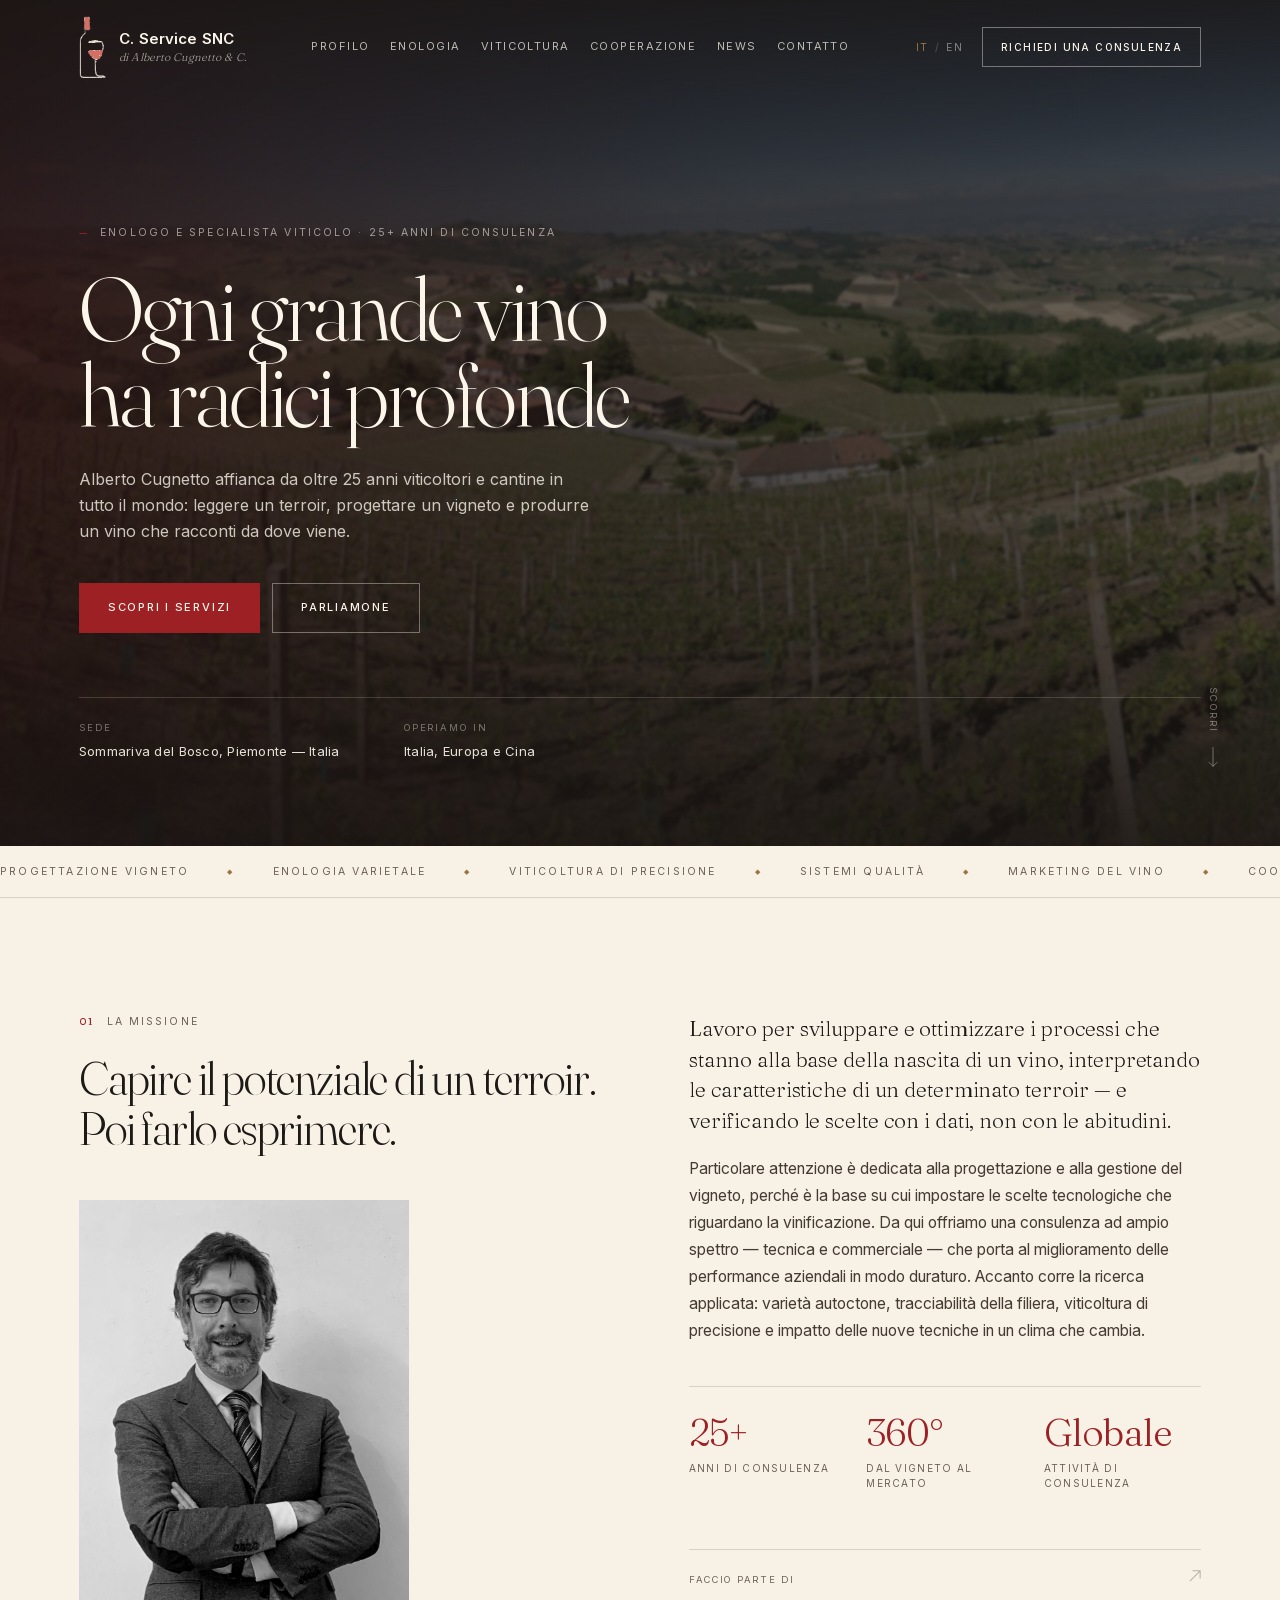
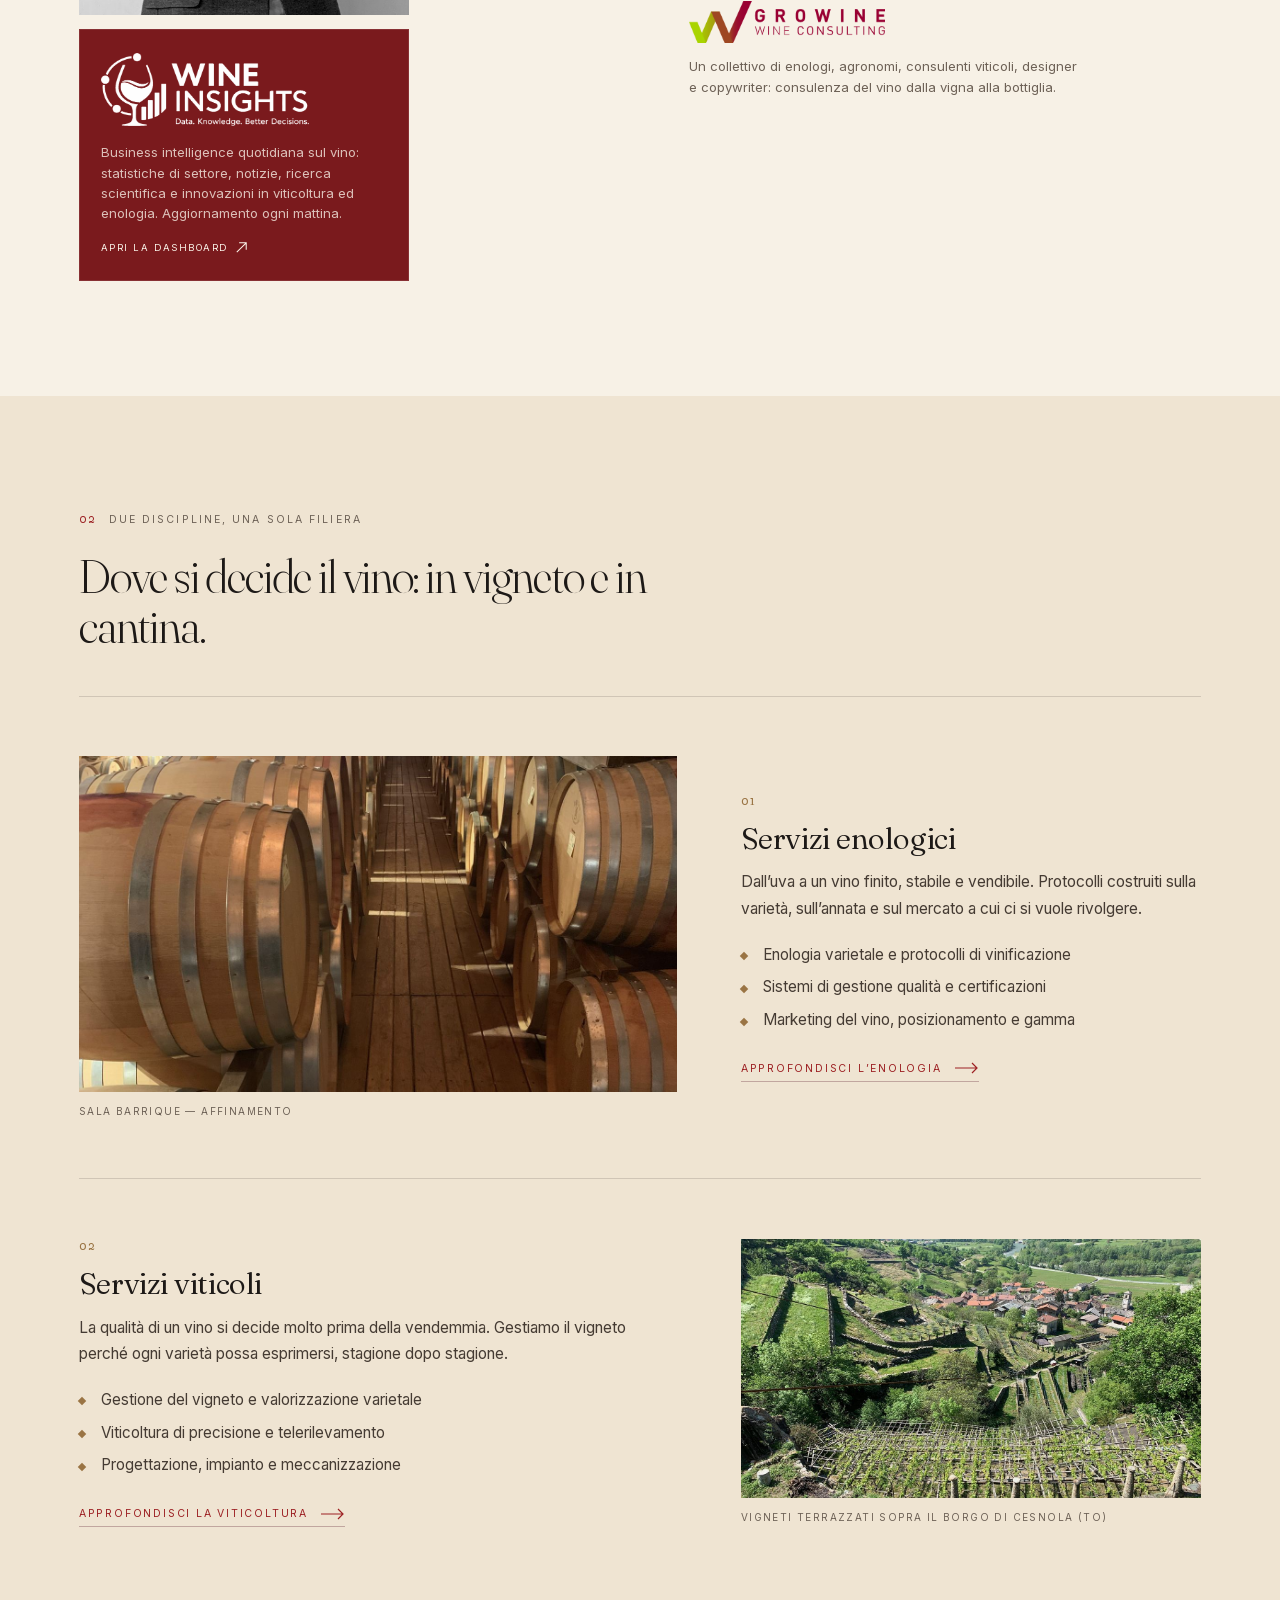
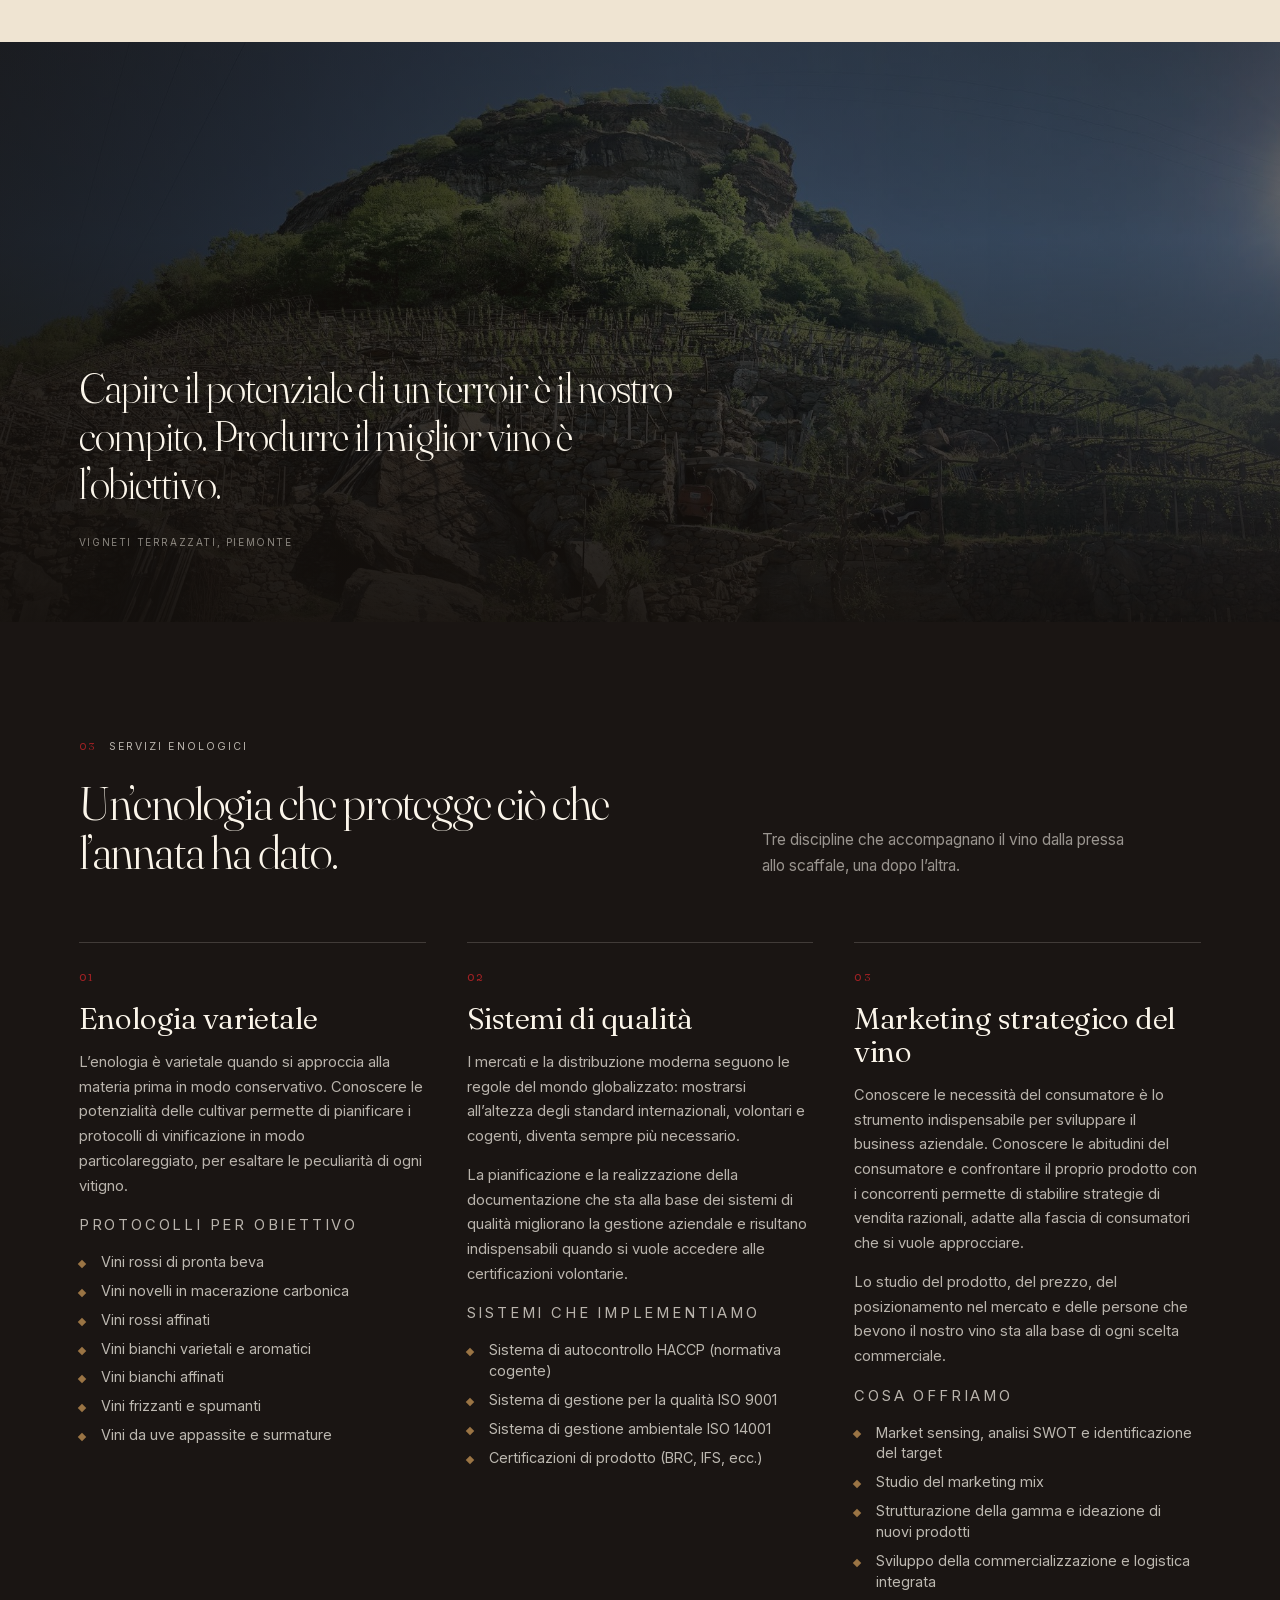
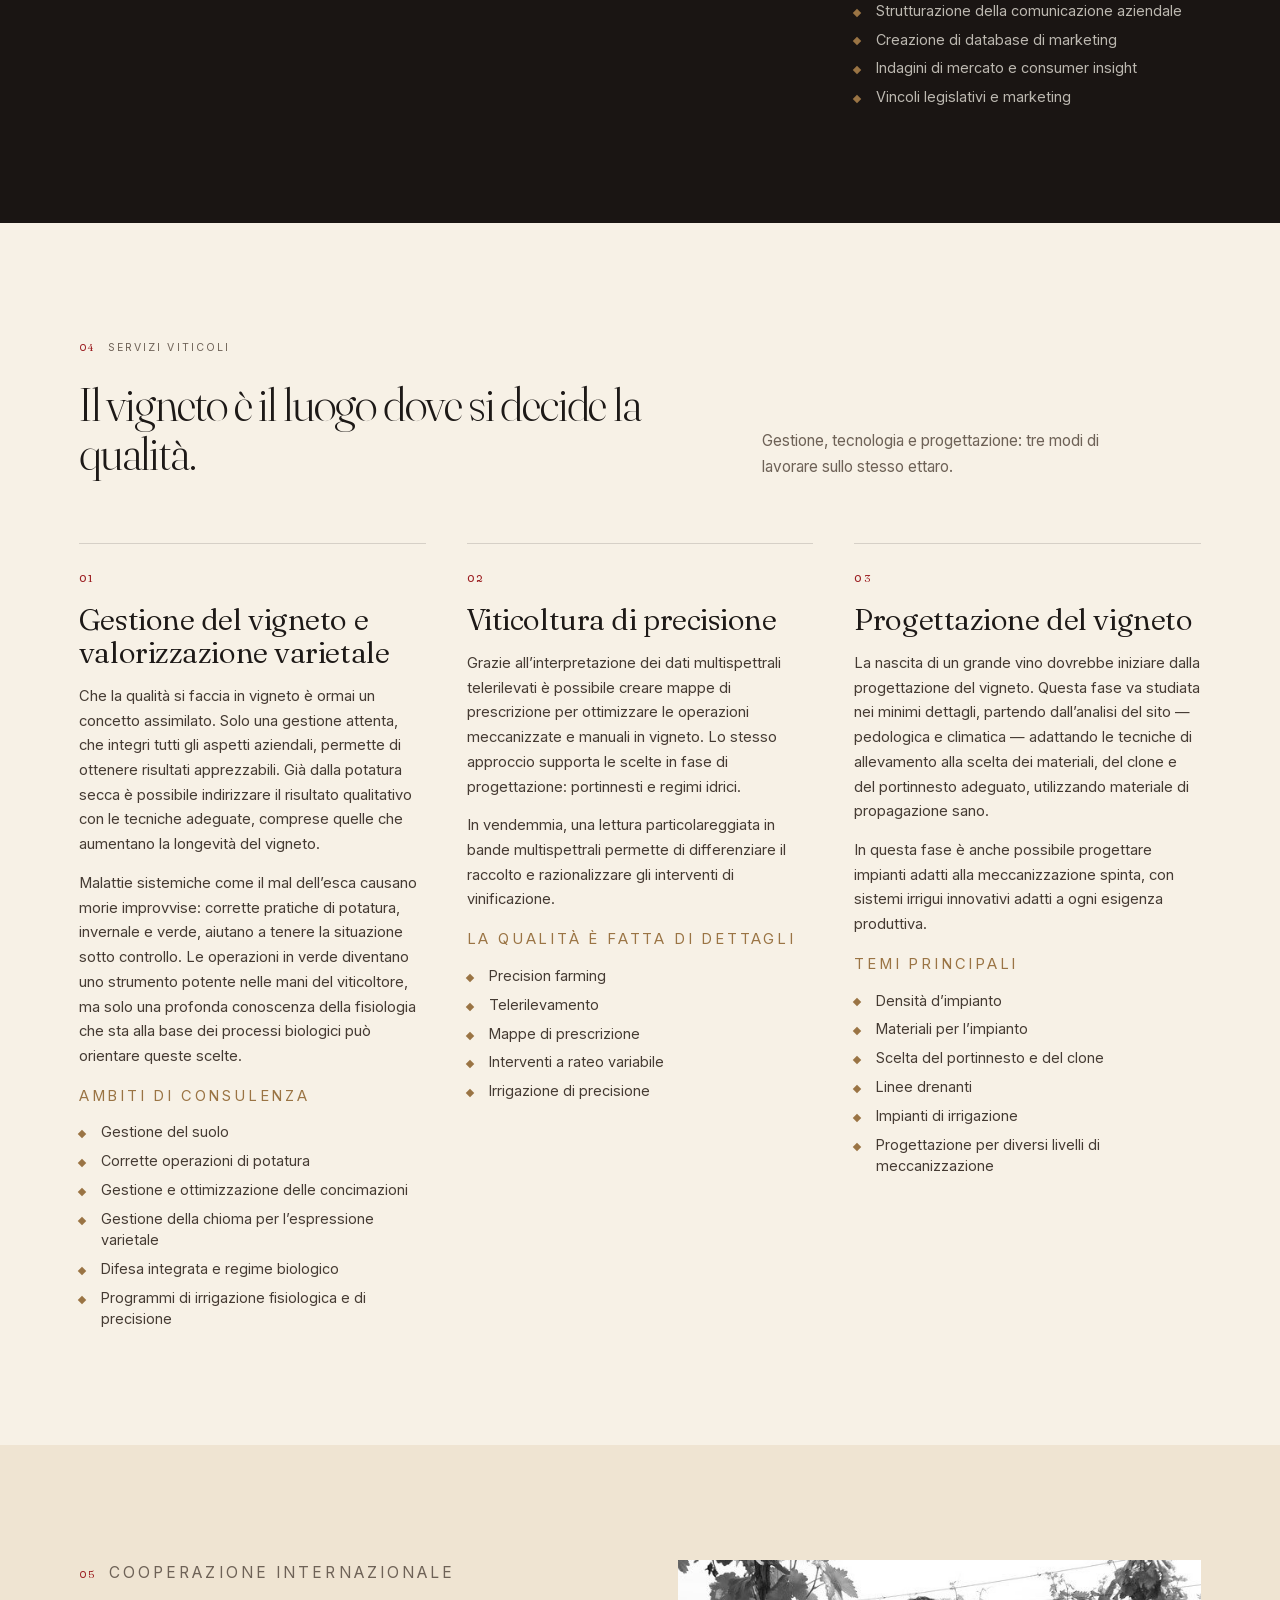
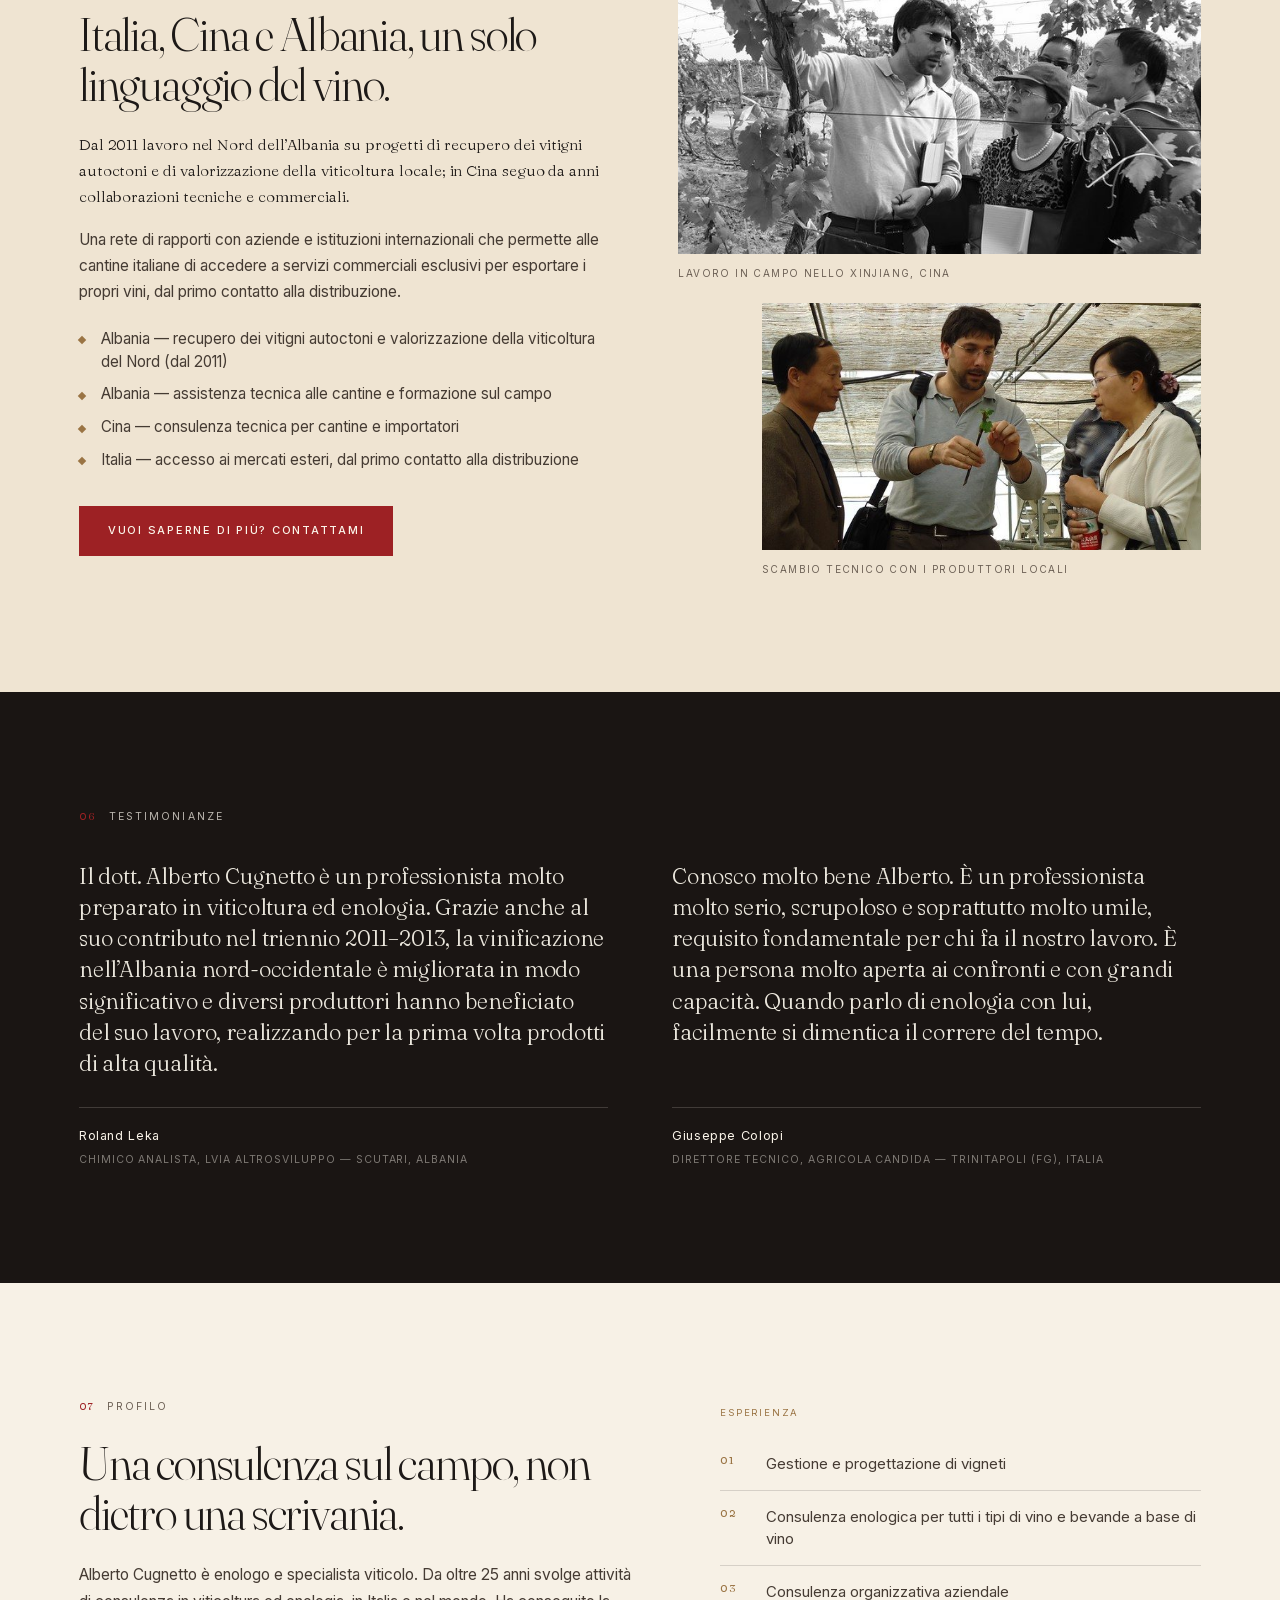
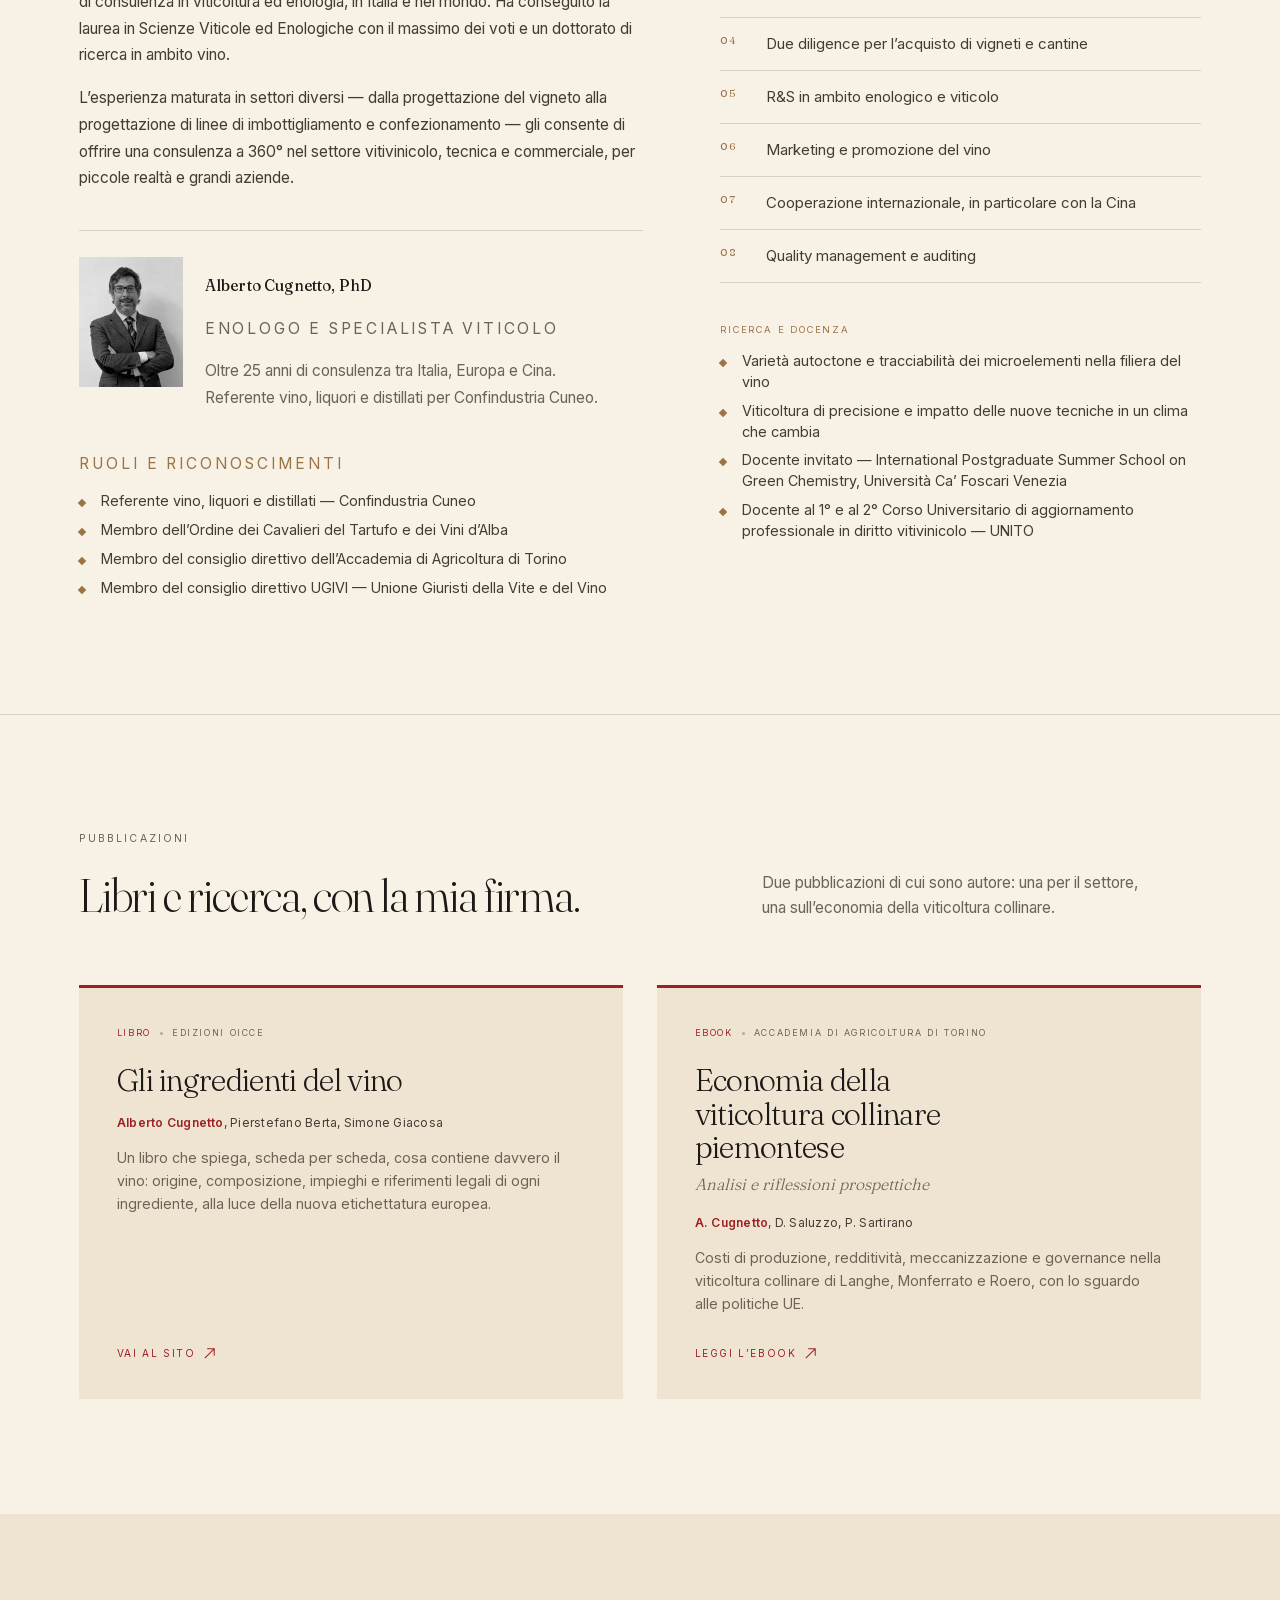
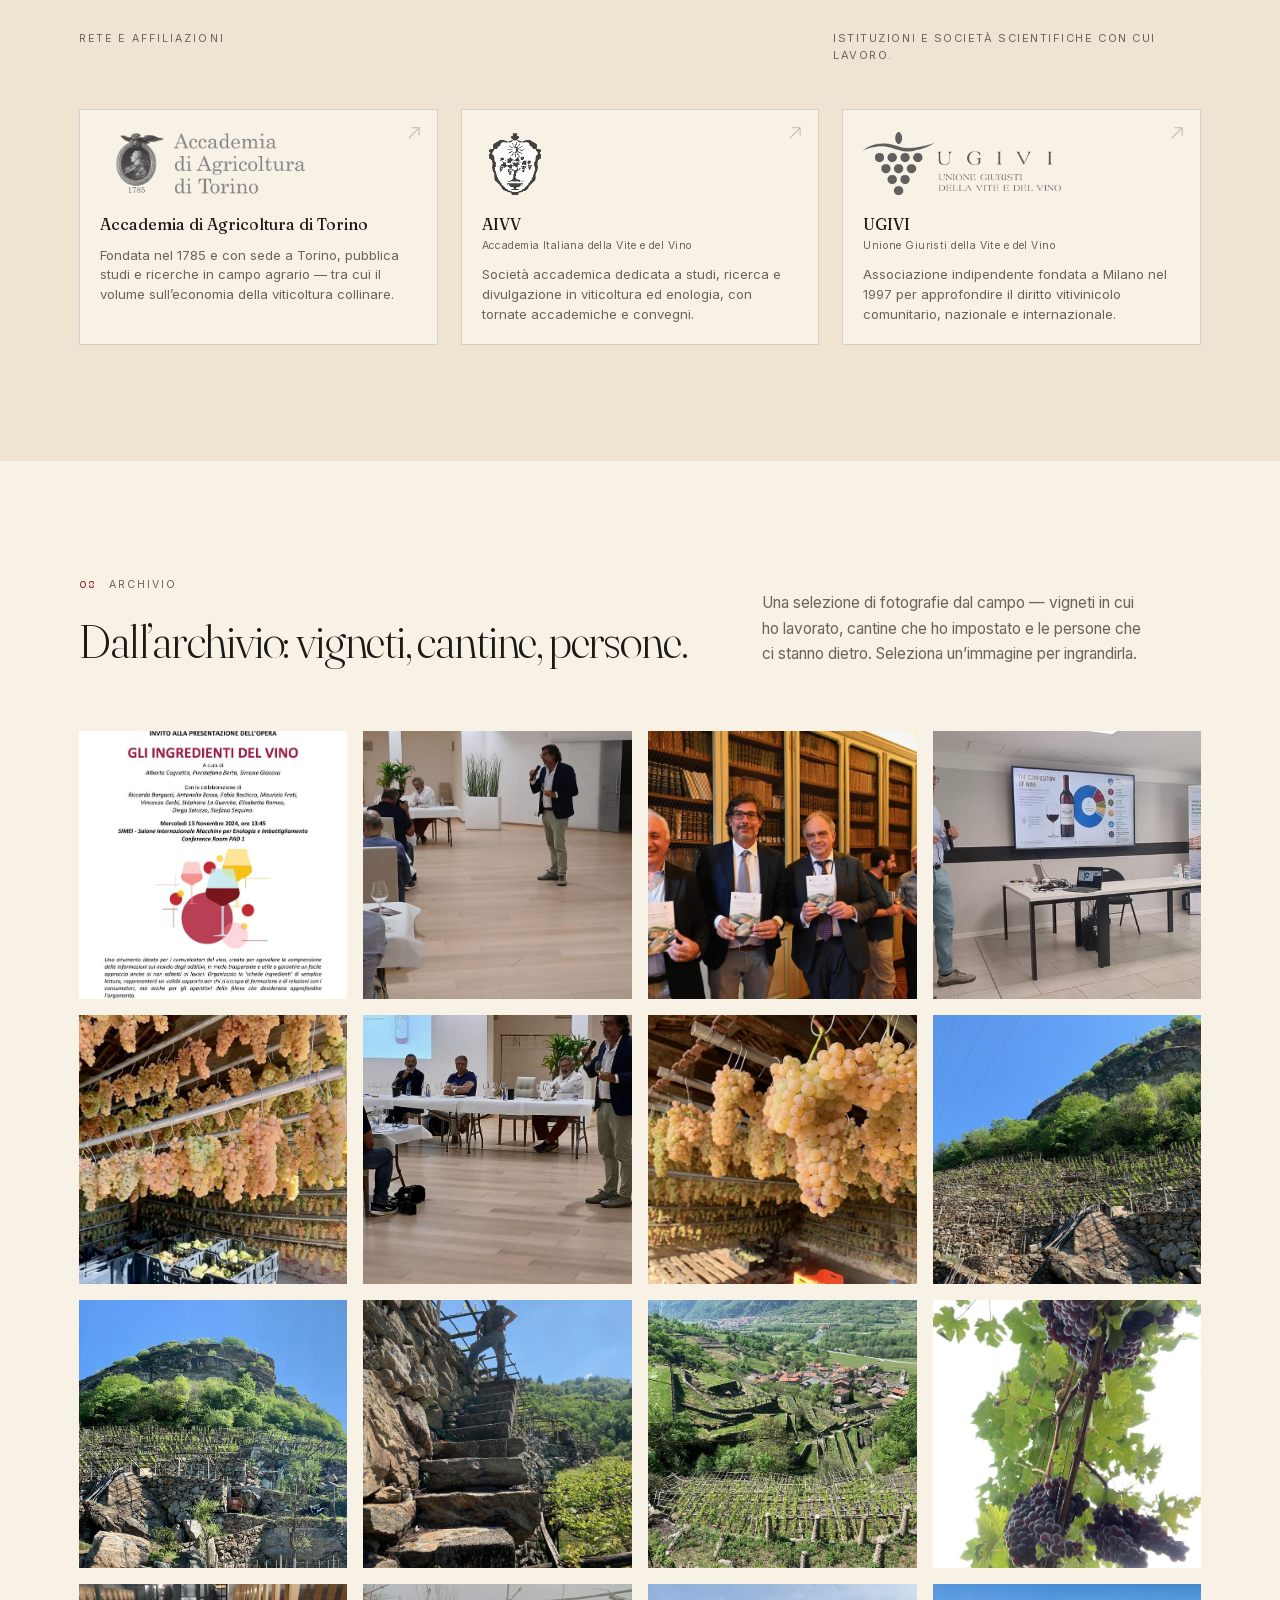
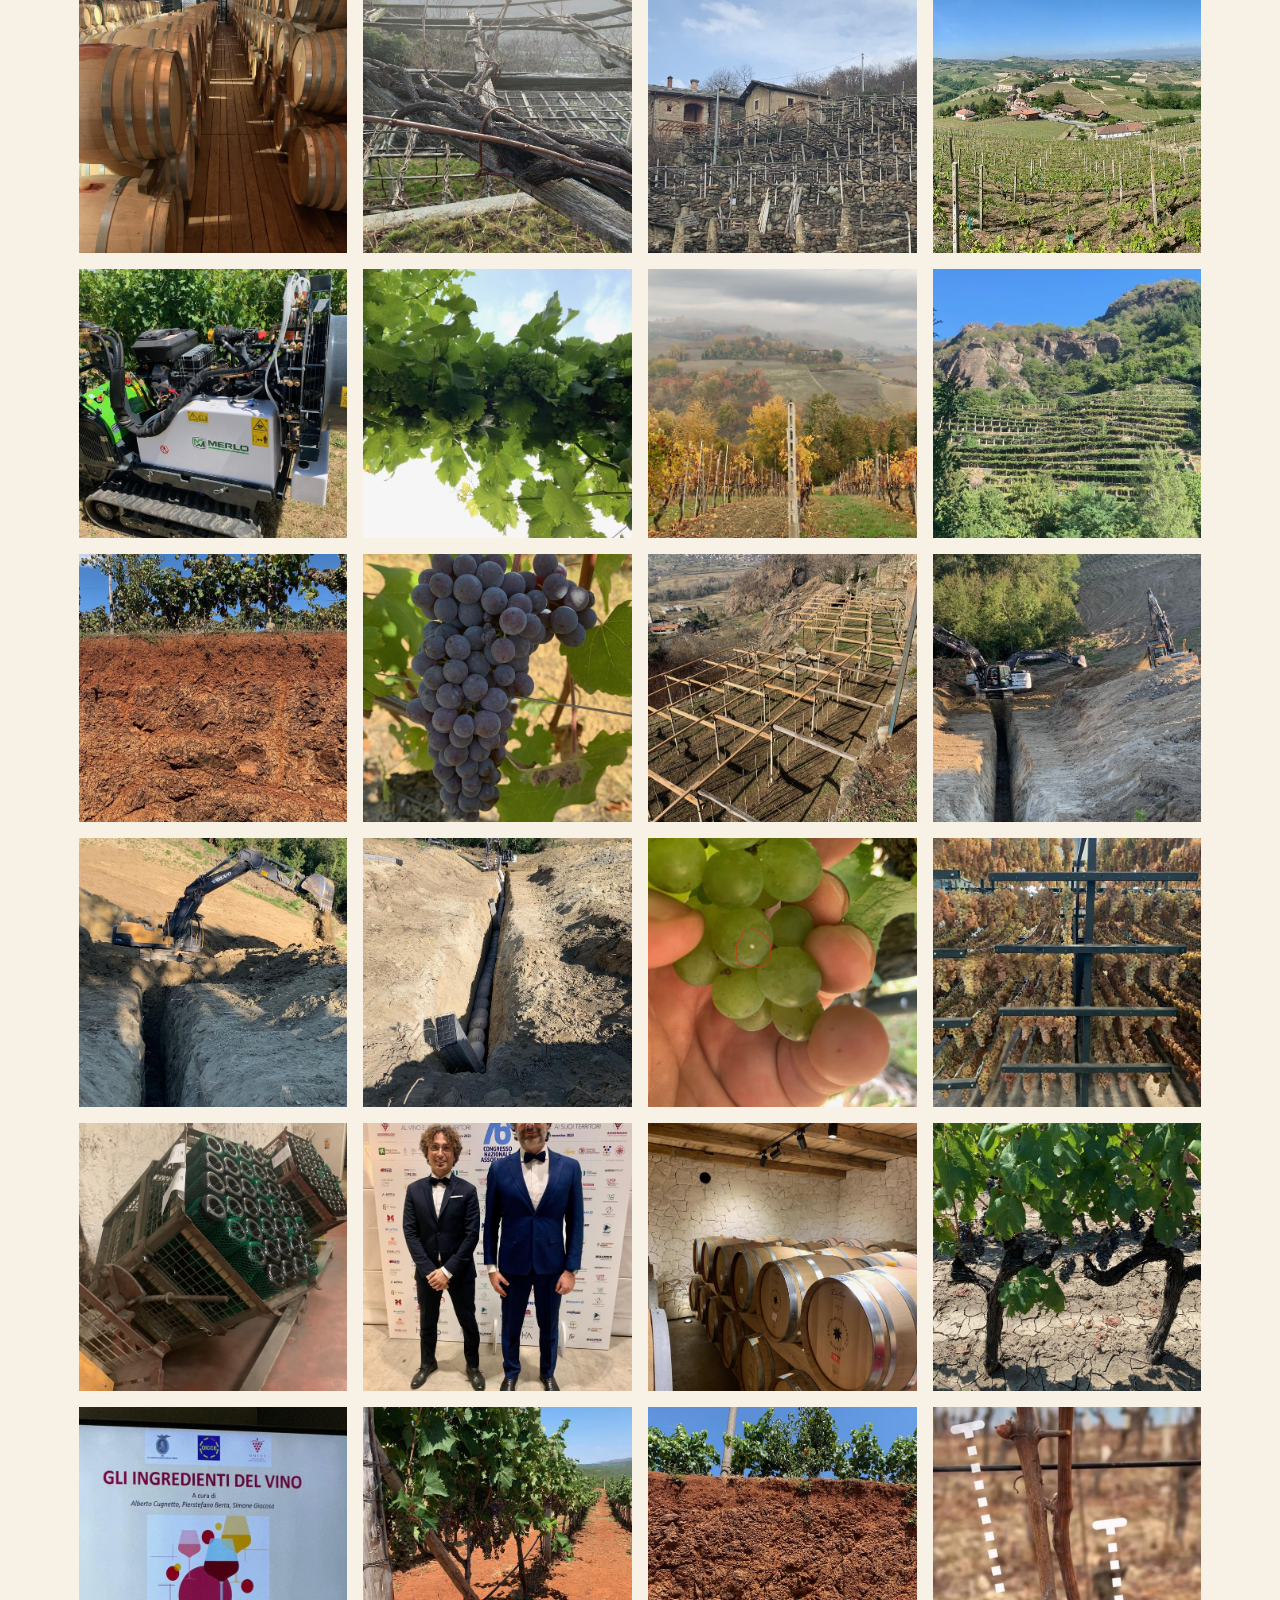
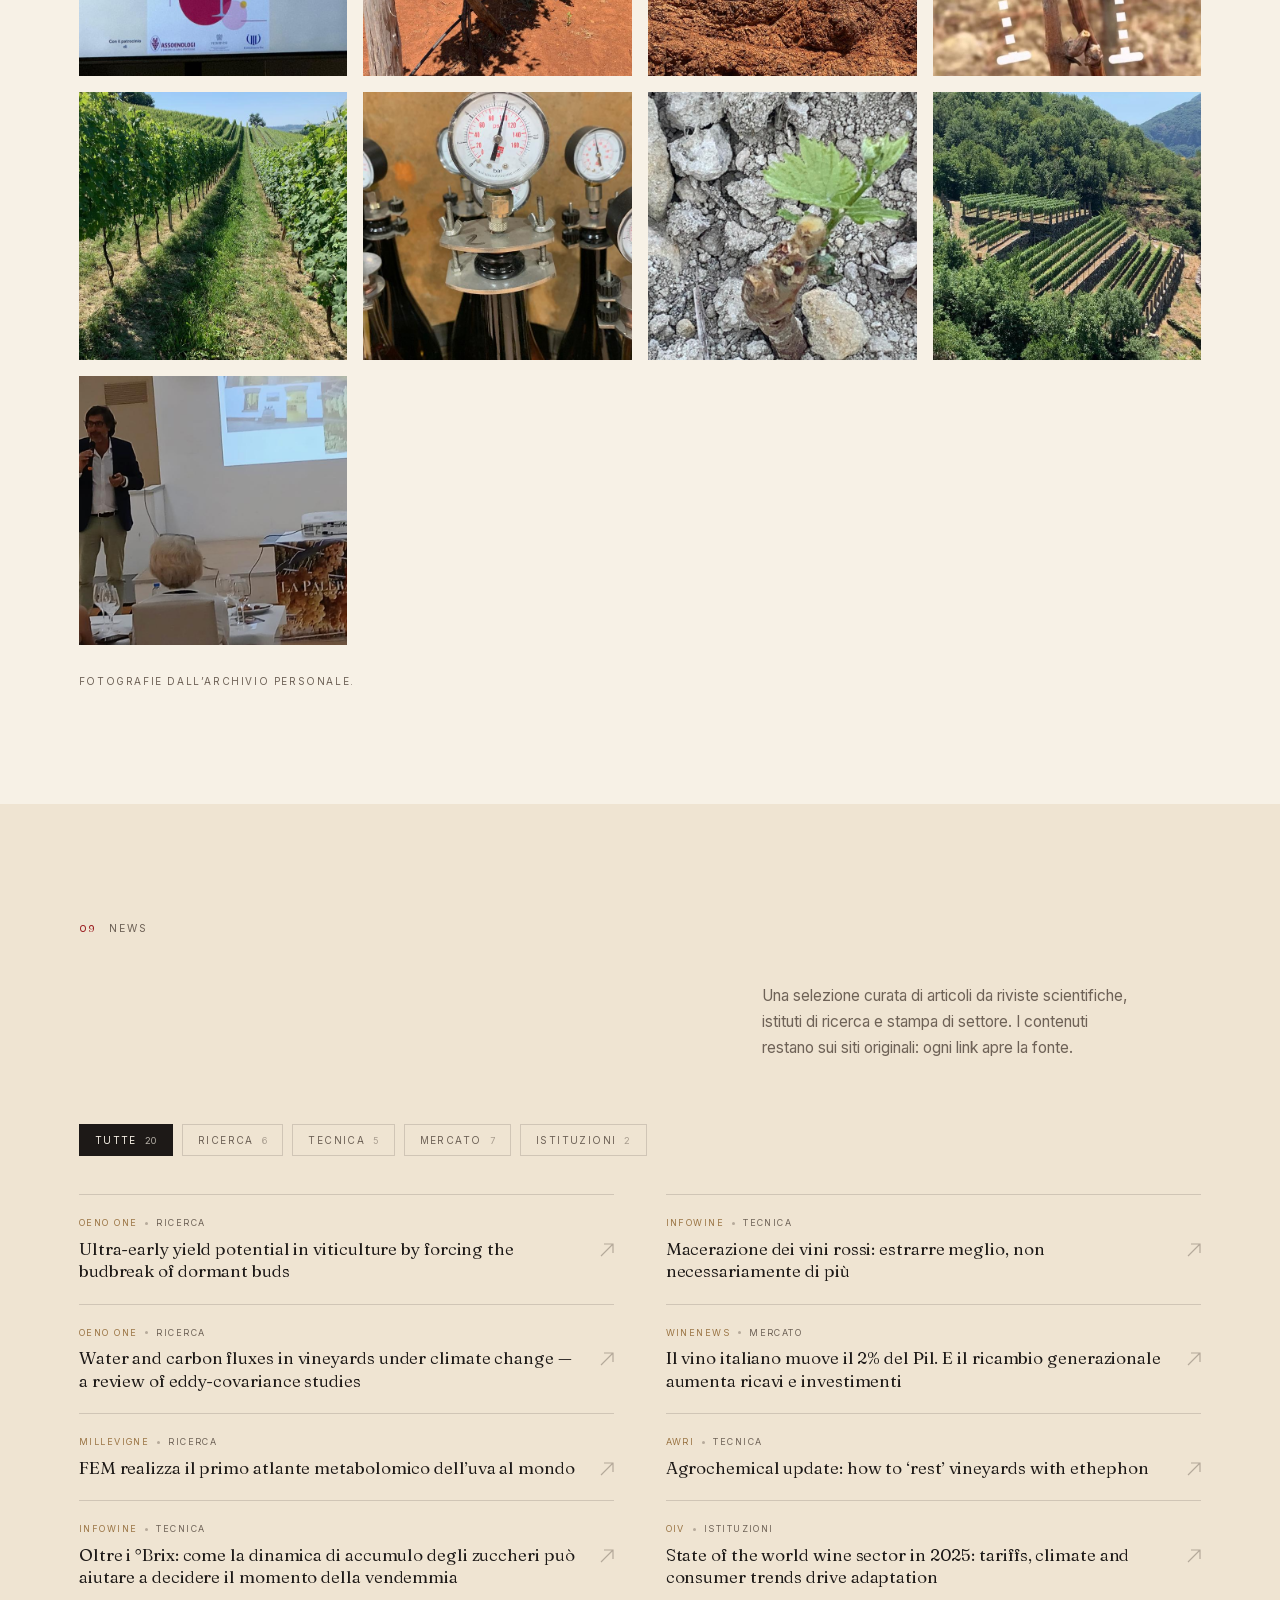
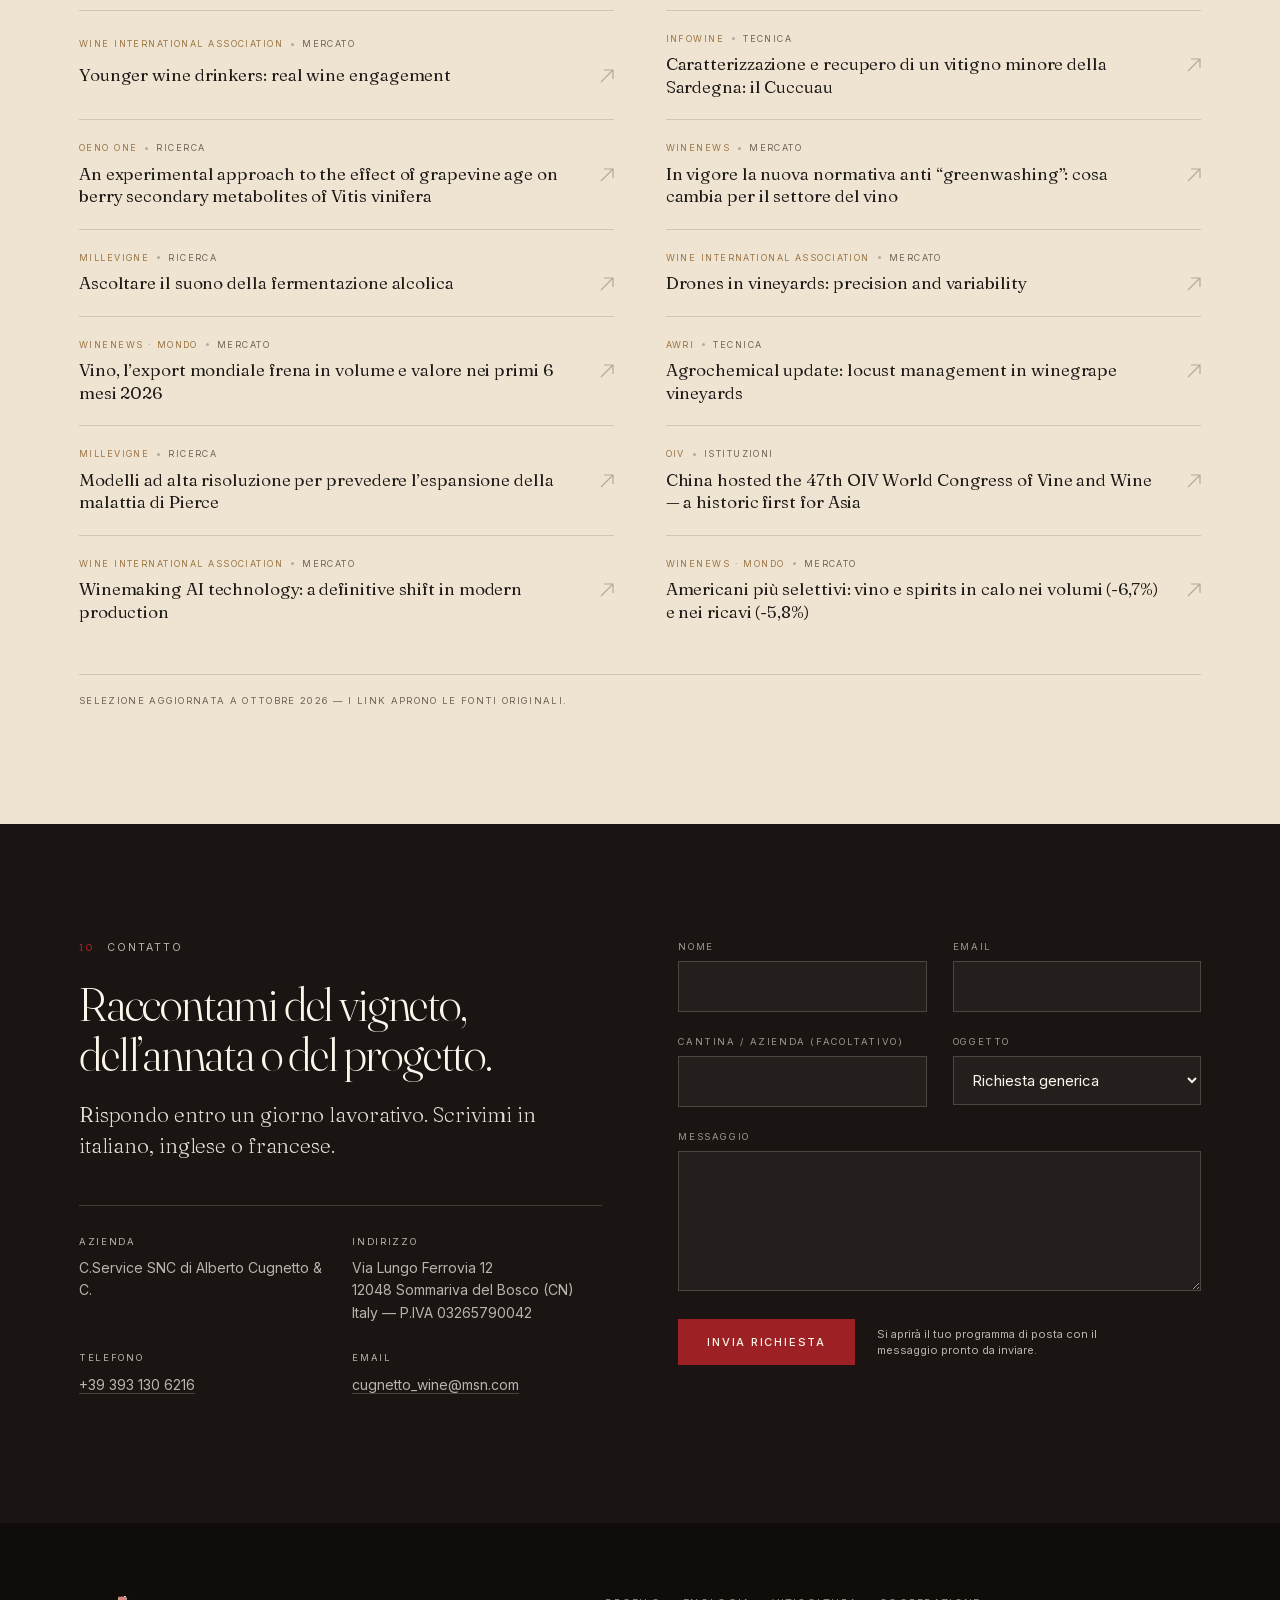
==== commit 1acf0ba0: "Missione B/N, Wine Insights su fondo vino, Albania, nuovi riconoscimenti e contatti" ====
--- a/index.html
+++ b/index.html
@@ -372,16 +372,16 @@
       <div class="intl__grid">
         <div class="intl__text">
           <p class="eyebrow"><span class="eyebrow__no">05</span><span data-i18n="intl.eyebrow">Cooperazione internazionale</span></p>
-          <h2 class="h2 reveal" data-i18n="intl.h2">Italia e Cina, un solo linguaggio del vino.</h2>
-          <p class="lead reveal" data-i18n="intl.lead">L’attività si svolge in collaborazione con aziende e istituzioni internazionali, con un’attenzione particolare al mercato cinese, dove sono attive numerose collaborazioni tecniche e commerciali.</p>
-          <p class="reveal" data-i18n="intl.p">Attraverso questa rete le aziende italiane accedono a servizi commerciali esclusivi per esportare i propri vini all’estero, dal primo contatto alla distribuzione.</p>
+          <h2 class="h2 reveal" data-i18n="intl.h2">Italia, Cina e Albania, un solo linguaggio del vino.</h2>
+          <p class="lead reveal" data-i18n="intl.lead">Dal 2011 lavoro nel Nord dell’Albania su progetti di recupero dei vitigni autoctoni e di valorizzazione della viticoltura locale; in Cina seguo da anni collaborazioni tecniche e commerciali.</p>
+          <p class="reveal" data-i18n="intl.p">Una rete di rapporti con aziende e istituzioni internazionali che permette alle cantine italiane di accedere a servizi commerciali esclusivi per esportare i propri vini, dal primo contatto alla distribuzione.</p>
           <ul class="ticks reveal">
-            <li data-i18n="intl.li1">Consulenza tecnica per cantine cinesi</li>
-            <li data-i18n="intl.li2">Supporto all’import e alla distribuzione</li>
-            <li data-i18n="intl.li3">Ingresso nel mercato per produttori italiani</li>
-            <li data-i18n="intl.li4">Ricerca e partnership istituzionali</li>
+            <li data-i18n="intl.li1">Albania — recupero dei vitigni autoctoni e valorizzazione della viticoltura del Nord (dal 2011)</li>
+            <li data-i18n="intl.li2">Albania — assistenza tecnica alle cantine e formazione sul campo</li>
+            <li data-i18n="intl.li3">Cina — consulenza tecnica per cantine e importatori</li>
+            <li data-i18n="intl.li4">Italia — accesso ai mercati esteri, dal primo contatto alla distribuzione</li>
           </ul>
-          <a class="btn btn--solid" href="#contact" data-i18n="intl.cta">Parliamo di un progetto internazionale</a>
+          <a class="btn btn--solid" href="#contact" data-i18n="intl.cta">Vuoi saperne di più? Contattami</a>
         </div>
         <div class="intl__media">
           <figure class="reveal">
@@ -446,6 +446,8 @@
             <ul class="ticks ticks--tight">
               <li data-i18n="pr.hon1">Referente vino, liquori e distillati — Confindustria Cuneo</li>
               <li data-i18n="pr.hon2">Membro dell’Ordine dei Cavalieri del Tartufo e dei Vini d’Alba</li>
+              <li data-i18n="pr.hon3">Membro del consiglio direttivo dell’Accademia di Agricoltura di Torino</li>
+              <li data-i18n="pr.hon4">Membro del consiglio direttivo UGIVI — Unione Giuristi della Vite e del Vino</li>
             </ul>
           </div>
         </div>
@@ -469,6 +471,7 @@
               <li data-i18n="pr.res1">Varietà autoctone e tracciabilità dei microelementi nella filiera del vino</li>
               <li data-i18n="pr.res2">Viticoltura di precisione e impatto delle nuove tecniche in un clima che cambia</li>
               <li data-i18n="pr.res3">Docente invitato — International Postgraduate Summer School on Green Chemistry, Università Ca’ Foscari Venezia</li>
+              <li data-i18n="pr.res4">Docente al 1° e al 2° Corso Universitario di aggiornamento professionale in diritto vitivinicolo — UNITO</li>
             </ul>
           </div>
 
@@ -829,17 +832,17 @@
       <div class="contact__grid">
         <div class="contact__intro">
           <p class="eyebrow eyebrow--light"><span class="eyebrow__no">10</span><span data-i18n="ct.eyebrow">Contatto</span></p>
-          <h2 class="h2 reveal" data-i18n="ct.h2">Raccontaci del vigneto, dell’annata o del progetto.</h2>
-          <p class="lead reveal" data-i18n="ct.lead">Rispondiamo entro un giorno lavorativo. Scrivici in italiano, inglese o francese.</p>
+          <h2 class="h2 reveal" data-i18n="ct.h2">Raccontami del vigneto, dell’annata o del progetto.</h2>
+          <p class="lead reveal" data-i18n="ct.lead">Rispondo entro un giorno lavorativo. Scrivimi in italiano, inglese o francese.</p>
 
           <div class="contact__details">
             <div class="cdetail">
               <p class="cdetail__k" data-i18n="ct.entityk">Azienda</p>
-              <p class="cdetail__v">CService SNC</p>
+              <p class="cdetail__v">C.Service SNC di Alberto Cugnetto &amp; C.</p>
             </div>
             <div class="cdetail">
               <p class="cdetail__k" data-i18n="ct.addrk">Indirizzo</p>
-              <p class="cdetail__v">Via Lungo Ferrovia 12<br>12048 Sommariva del Bosco (CN)<br>Italy</p>
+              <p class="cdetail__v">Via Lungo Ferrovia 12<br>12048 Sommariva del Bosco (CN)<br>Italy — P.IVA 03265790042</p>
             </div>
             <div class="cdetail">
               <p class="cdetail__k" data-i18n="ct.telk">Telefono</p>
@@ -848,10 +851,6 @@
             <div class="cdetail">
               <p class="cdetail__k" data-i18n="ct.mailk">Email</p>
               <p class="cdetail__v"><a href="mailto:cugnetto_wine@msn.com">cugnetto_wine@msn.com</a></p>
-            </div>
-            <div class="cdetail">
-              <p class="cdetail__k" data-i18n="ct.hoursk">Orari</p>
-              <p class="cdetail__v" data-i18n="ct.hoursv">Lunedì–venerdì, 8:00 – 17:00</p>
             </div>
           </div>
         </div>
--- a/assets/css/style.css
+++ b/assets/css/style.css
@@ -71,7 +71,7 @@
 
 /* ---------- Reset ---------- */
 *, *::before, *::after { box-sizing: border-box; }
-html { scroll-behavior: smooth; scroll-padding-top: 92px; -webkit-text-size-adjust: 100%; }
+html { scroll-behavior: smooth; scroll-padding-top: 104px; -webkit-text-size-adjust: 100%; }
 body {
   margin: 0;
   background: var(--paper);
@@ -139,10 +139,10 @@
 }
 .brand { display: flex; align-items: center; gap: 13px; text-decoration: none; color: var(--cream); }
 .brand__logo {
-  height: 48px; width: auto; flex: 0 0 auto; display: block;
+  height: 62px; width: auto; flex: 0 0 auto; display: block;
   transition: height .45s cubic-bezier(.2,.8,.2,1), opacity .3s;
 }
-.head.is-stuck .brand__logo { height: 38px; }
+.head.is-stuck .brand__logo { height: 46px; }
 .brand:hover .brand__logo { opacity: .85; }
 .brand__name {
   display: block; font-family: var(--sans); font-weight: 600;
@@ -389,17 +389,18 @@
   background: #E3DACB;
   overflow: hidden;
 }
-.mission__photo img { width: 100%; height: auto; display: block; }
+.mission__photo img { width: 100%; height: auto; display: block; filter: grayscale(1) contrast(1.03); }
 
 .wis {
-  display: block; max-width: 330px; margin-top: 20px;
+  display: block; max-width: 330px; margin-top: 14px;
   padding: 24px 22px 22px;
-  background: var(--ink);
+  background: #7A1A1D;
+  box-shadow: inset 0 0 0 1px rgba(255, 255, 255, .10);
   text-decoration: none; color: var(--cream);
   transition: background .35s, transform .4s cubic-bezier(.2,.8,.2,1), box-shadow .4s;
 }
 .wis:hover {
-  background: #2B2421;
+  background: #8C1F22;
   transform: translateY(-2px);
   box-shadow: 0 18px 36px rgba(29, 25, 23, .18);
 }
@@ -1022,7 +1023,7 @@
   padding-bottom: 36px; border-bottom: 1px solid rgba(246, 241, 232, .1);
 }
 .foot__brand { display: flex; align-items: center; }
-.foot__logo { height: 118px; width: auto; opacity: .92; }
+.foot__logo { height: 138px; width: auto; opacity: .92; }
 .foot__nav { display: flex; flex-wrap: wrap; gap: 9px 22px; }
 .foot__nav a {
   font-size: 10.5px; letter-spacing: .12em; text-transform: uppercase;
@@ -1087,8 +1088,8 @@
   html { scroll-padding-top: 78px; }
   .head { padding: 14px 0; }
   .head.is-stuck { padding: 9px 0; }
-  .brand__logo { height: 40px; }
-  .head.is-stuck .brand__logo { height: 34px; }
+  .brand__logo { height: 48px; }
+  .head.is-stuck .brand__logo { height: 42px; }
   .brand__name { font-size: 14px; }
   .brand__sub { font-size: 10px; }
   .hero { min-height: 92vh; padding: 108px 0 44px; }
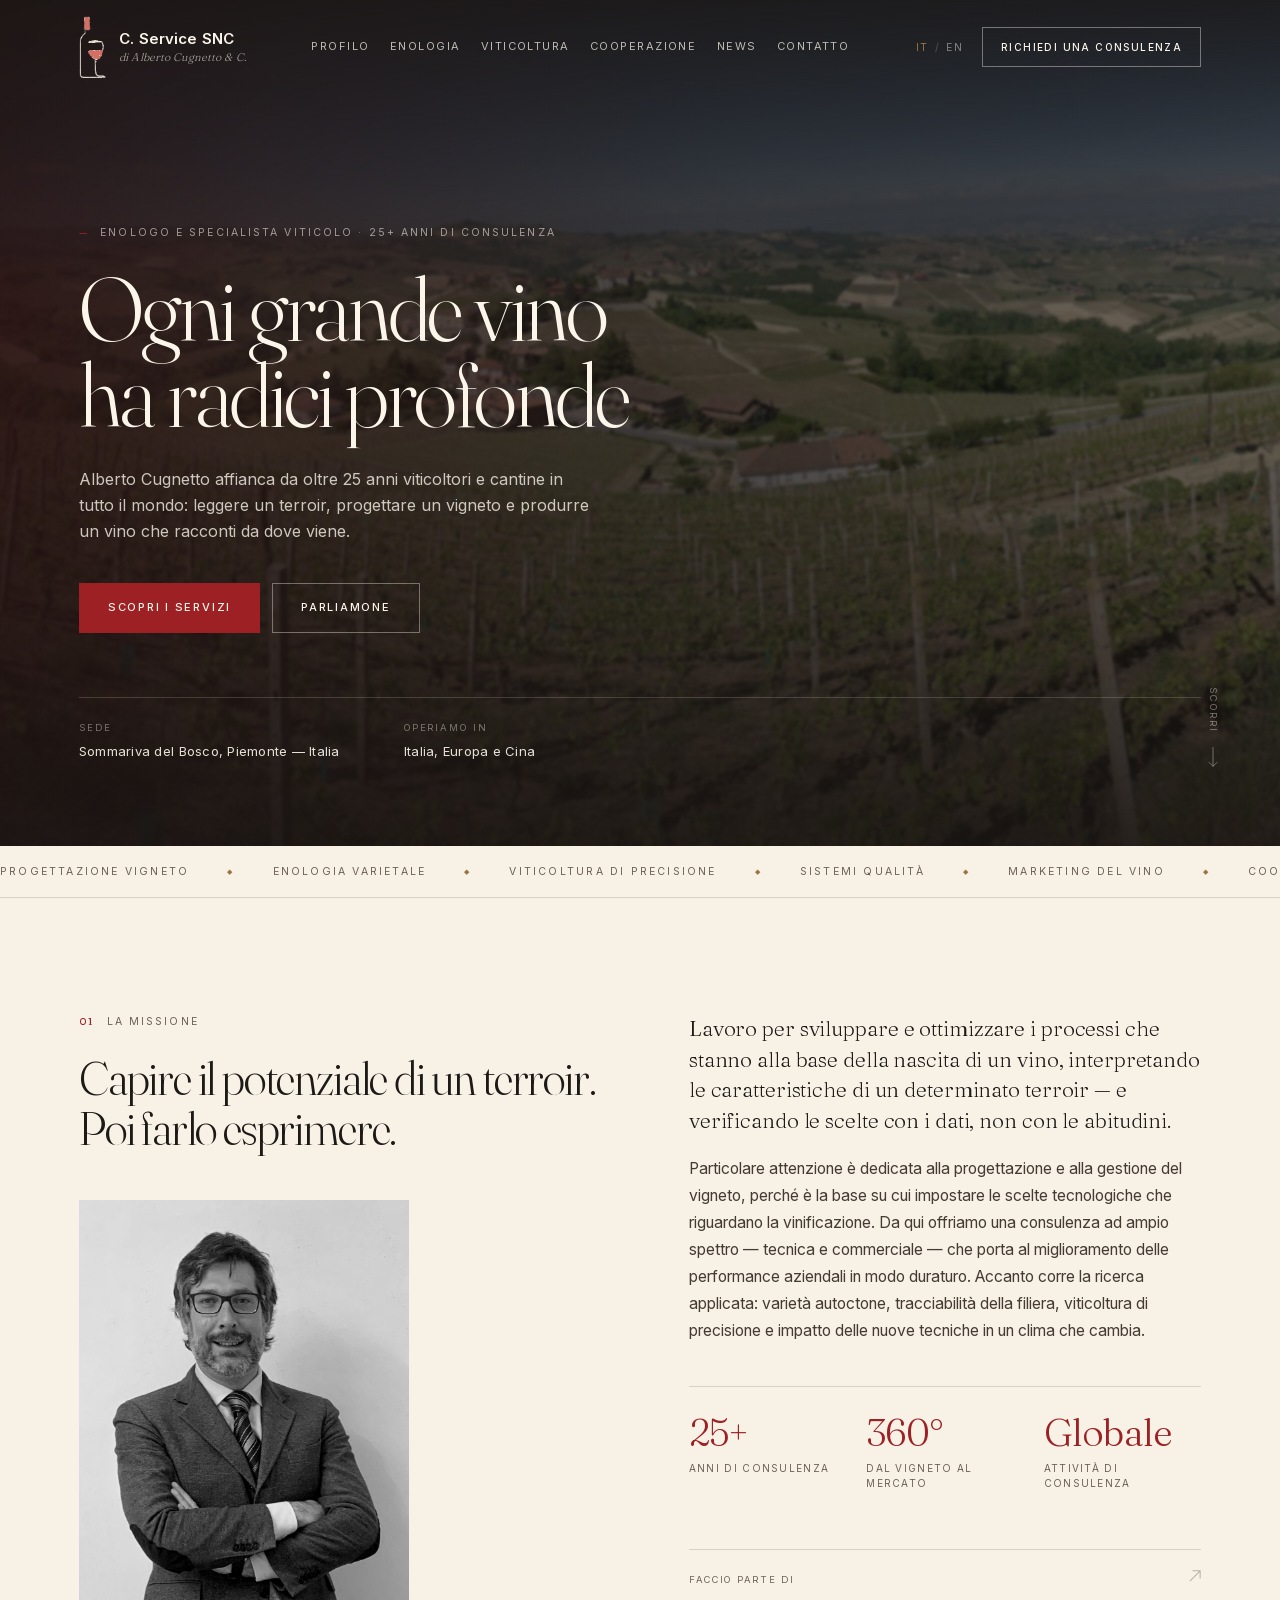
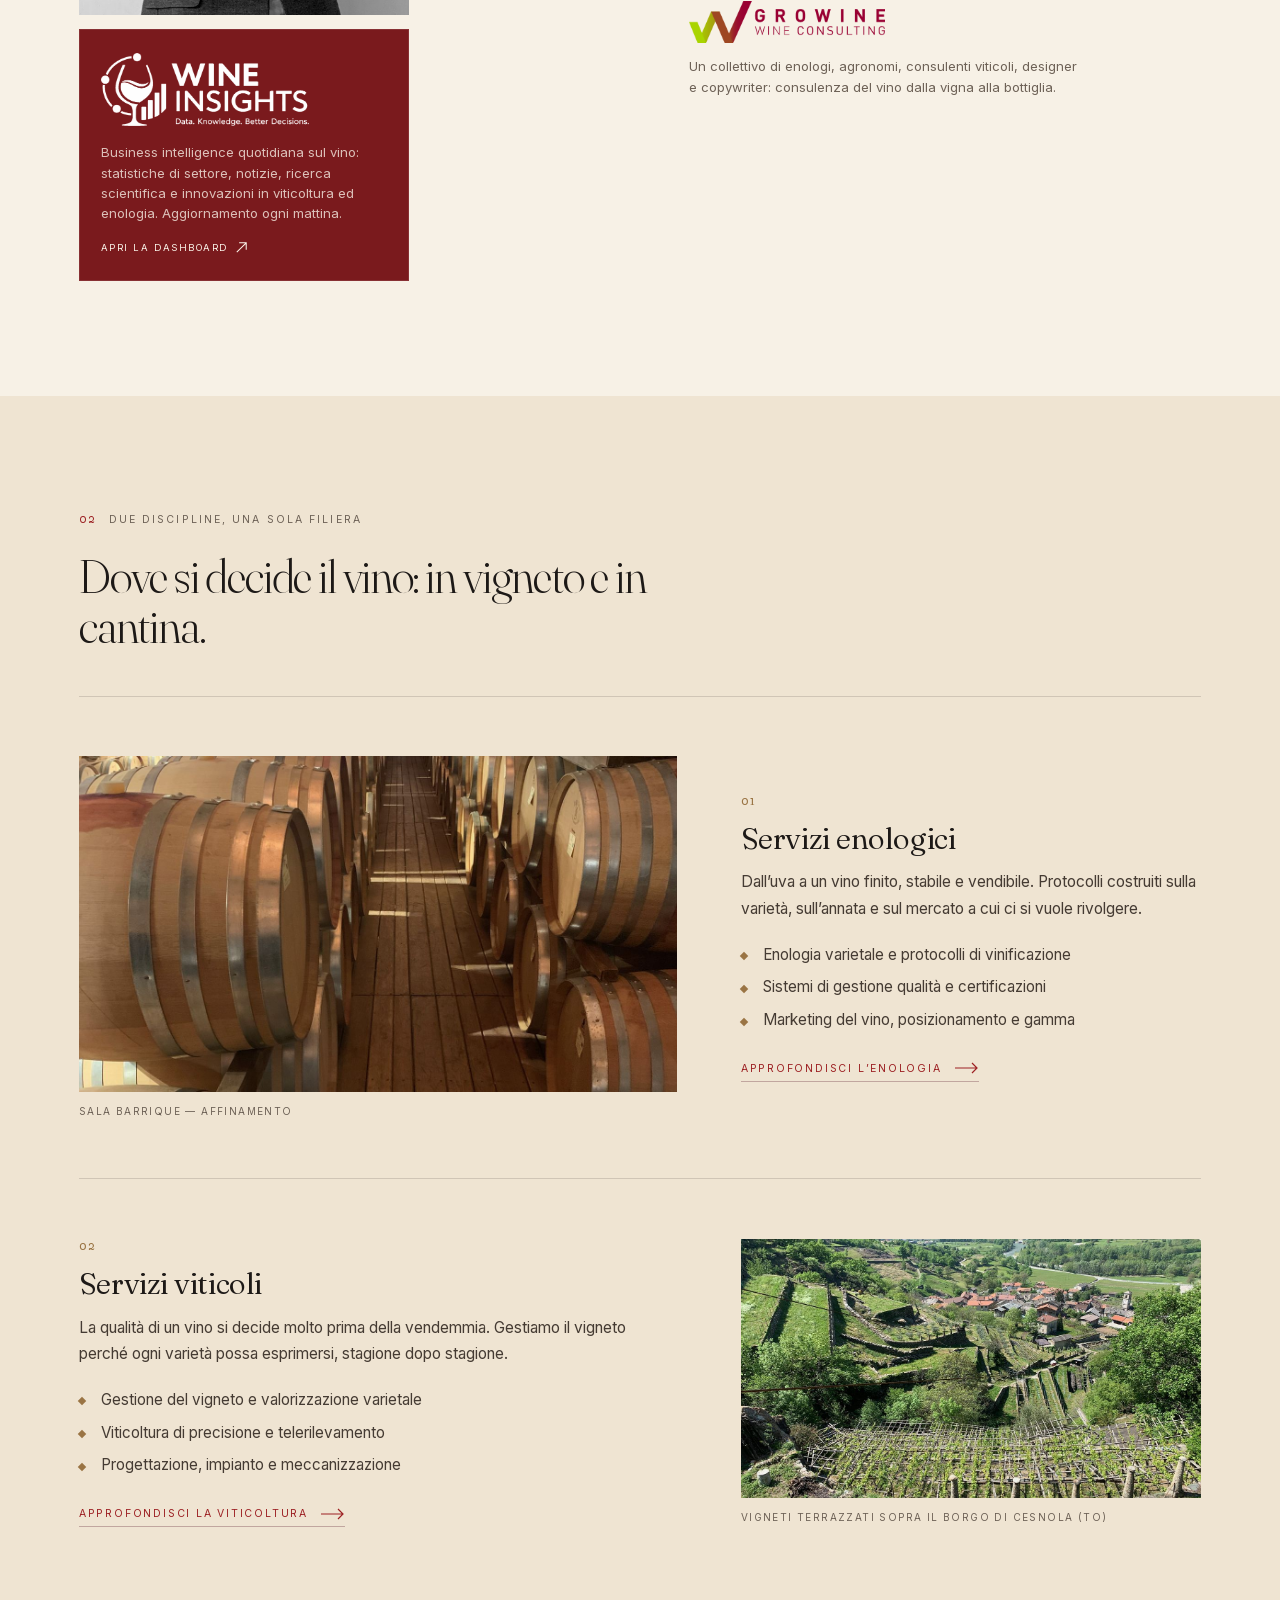
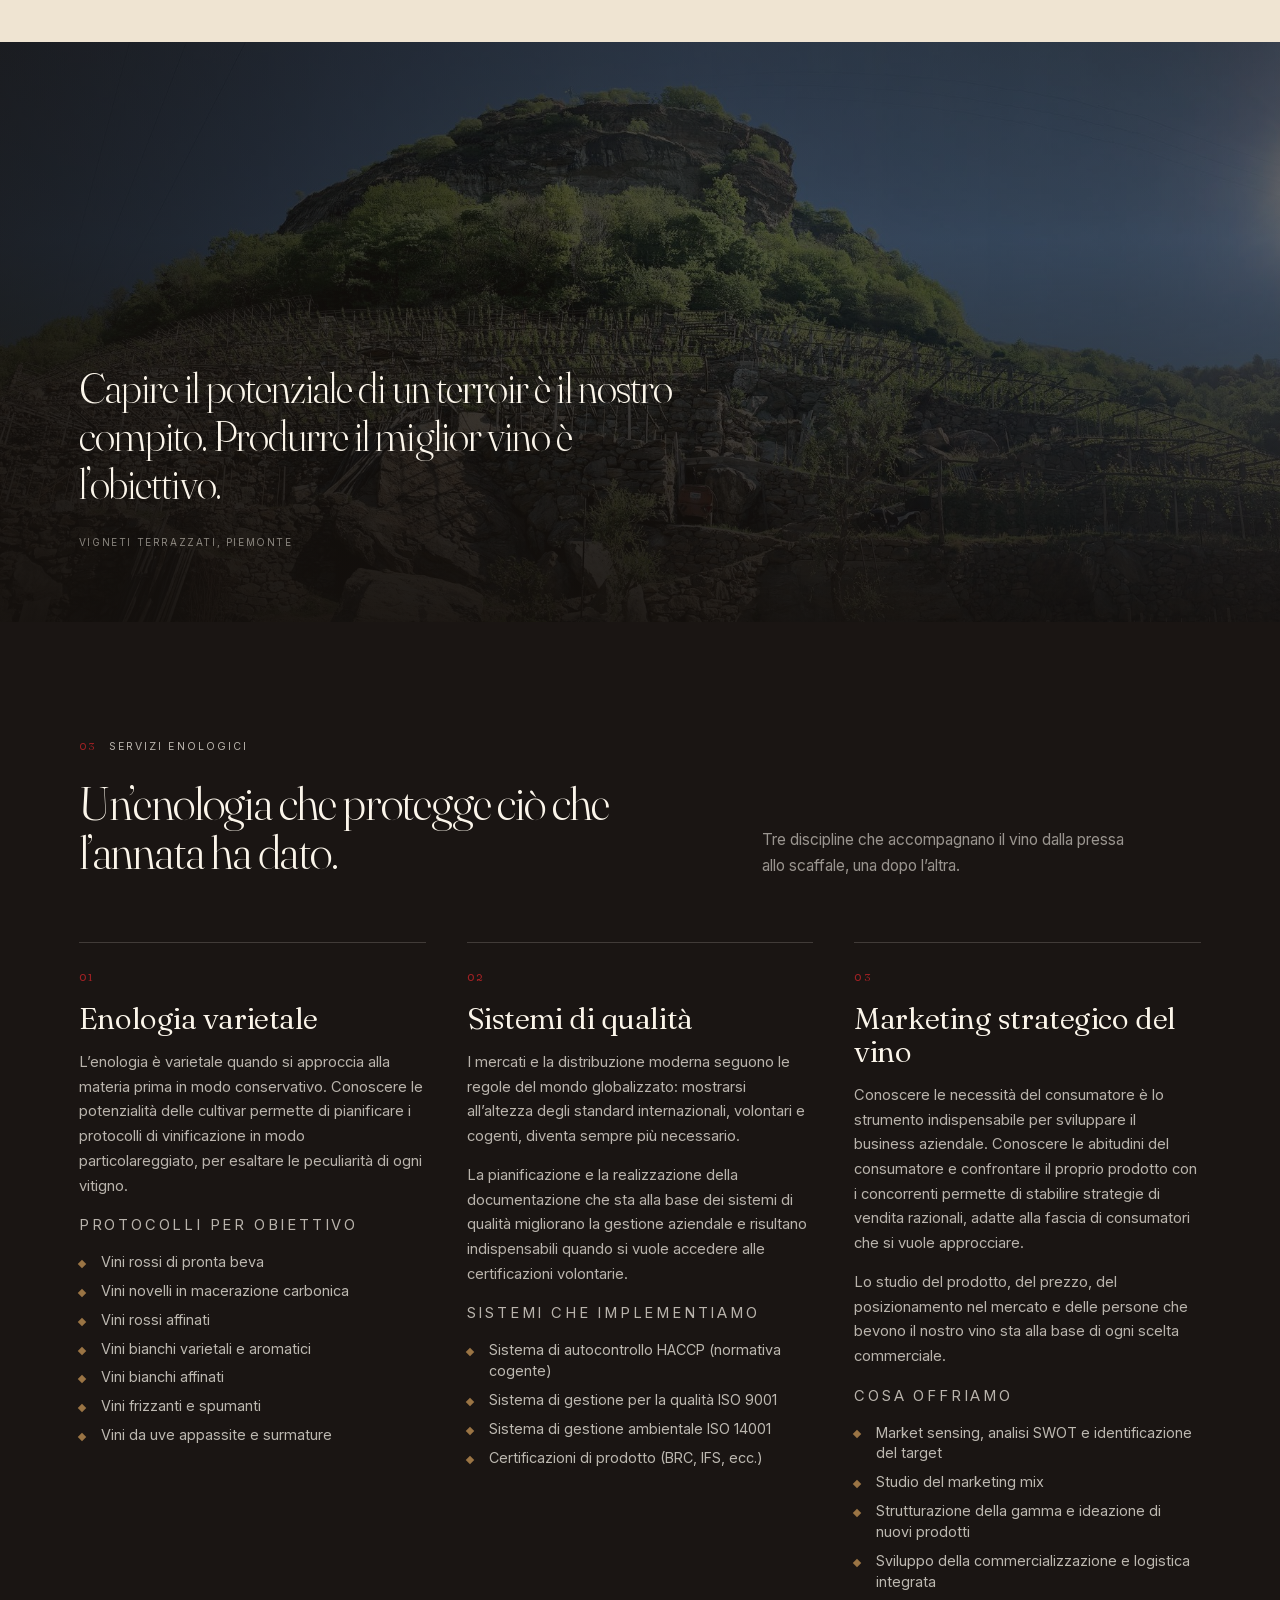
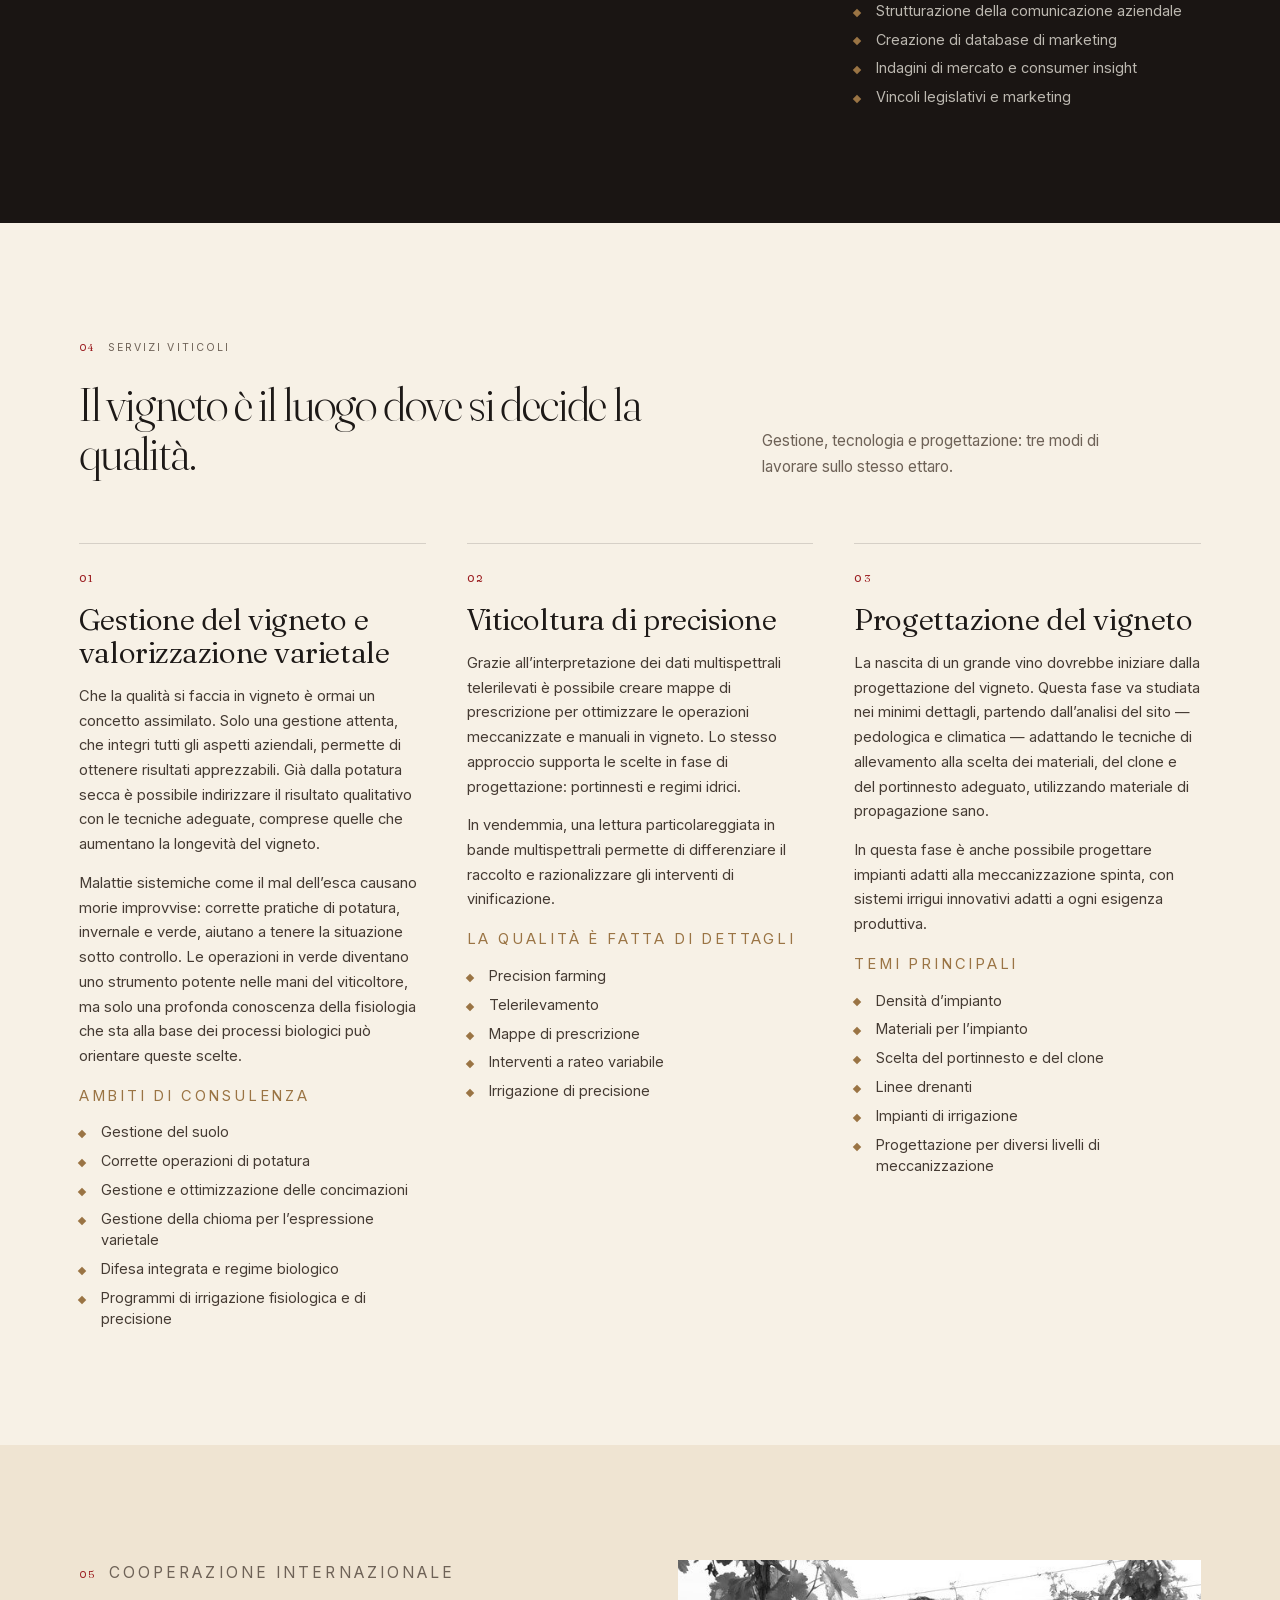
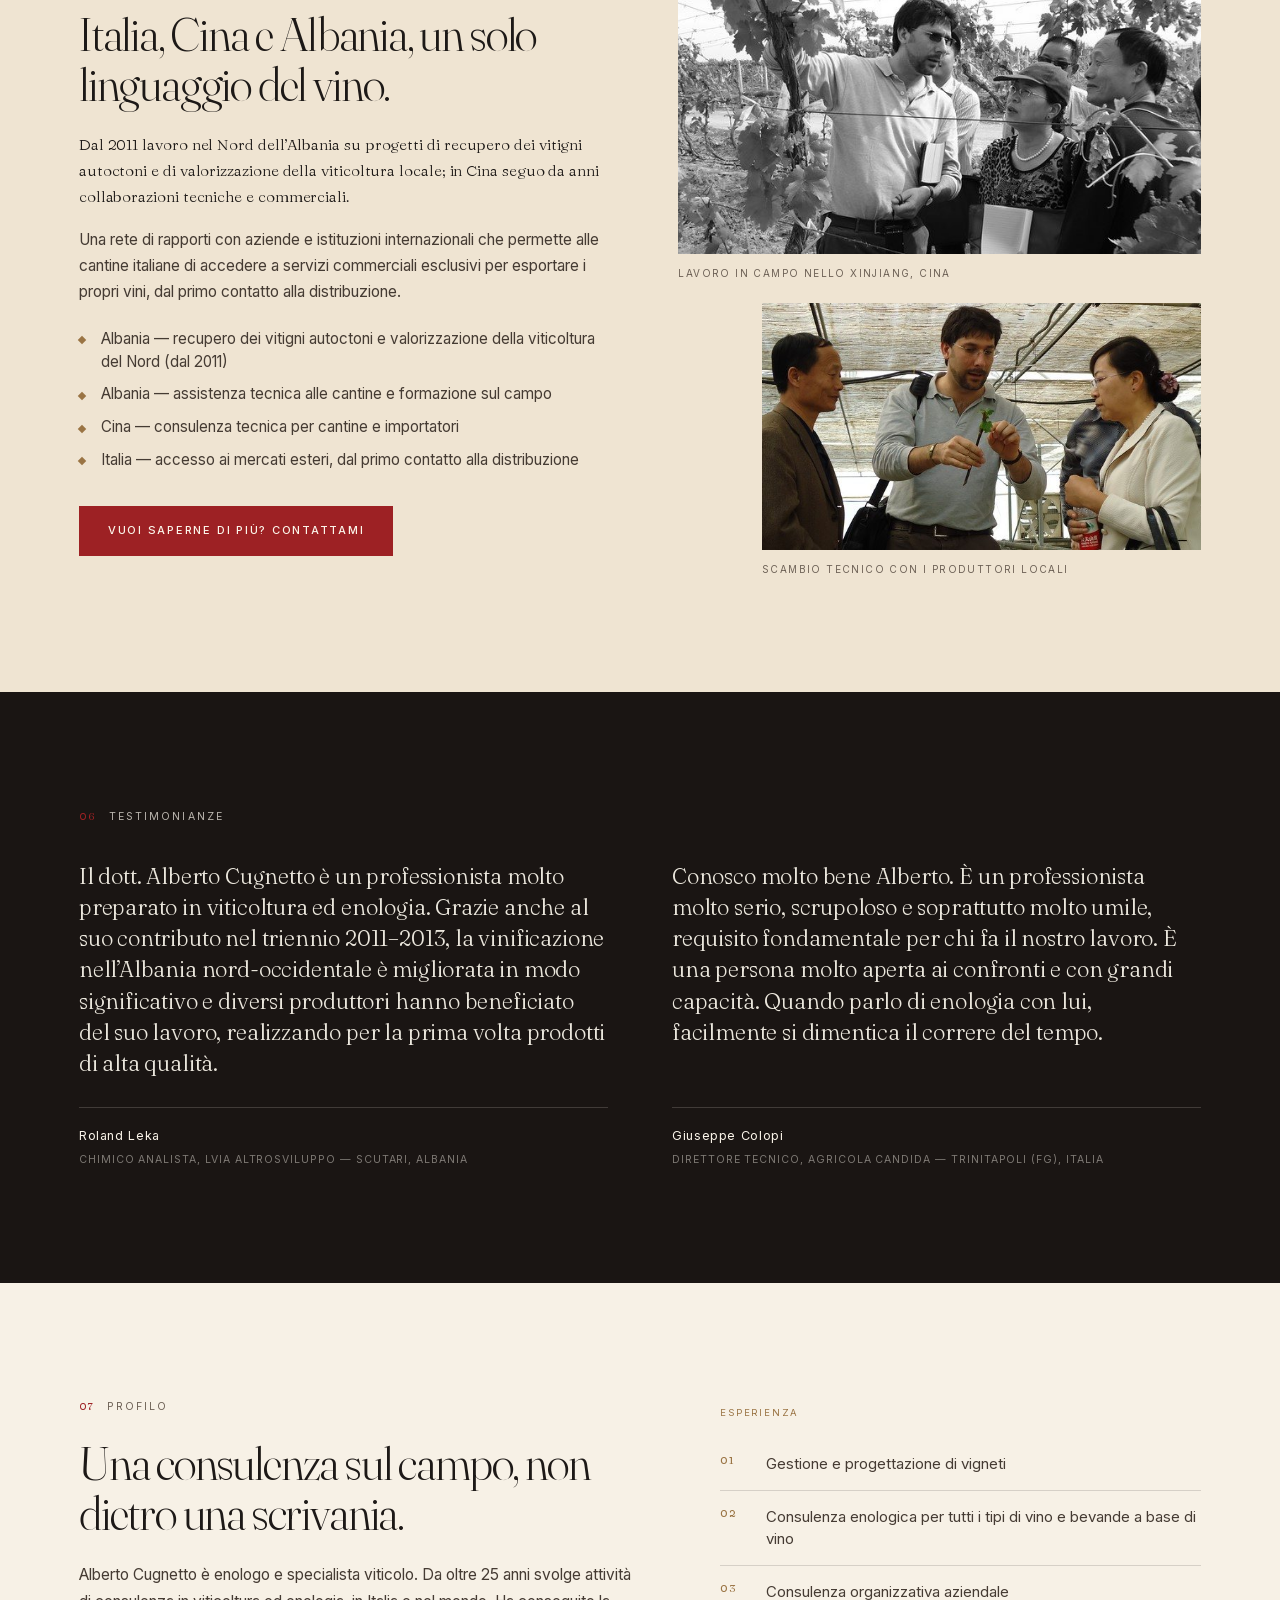
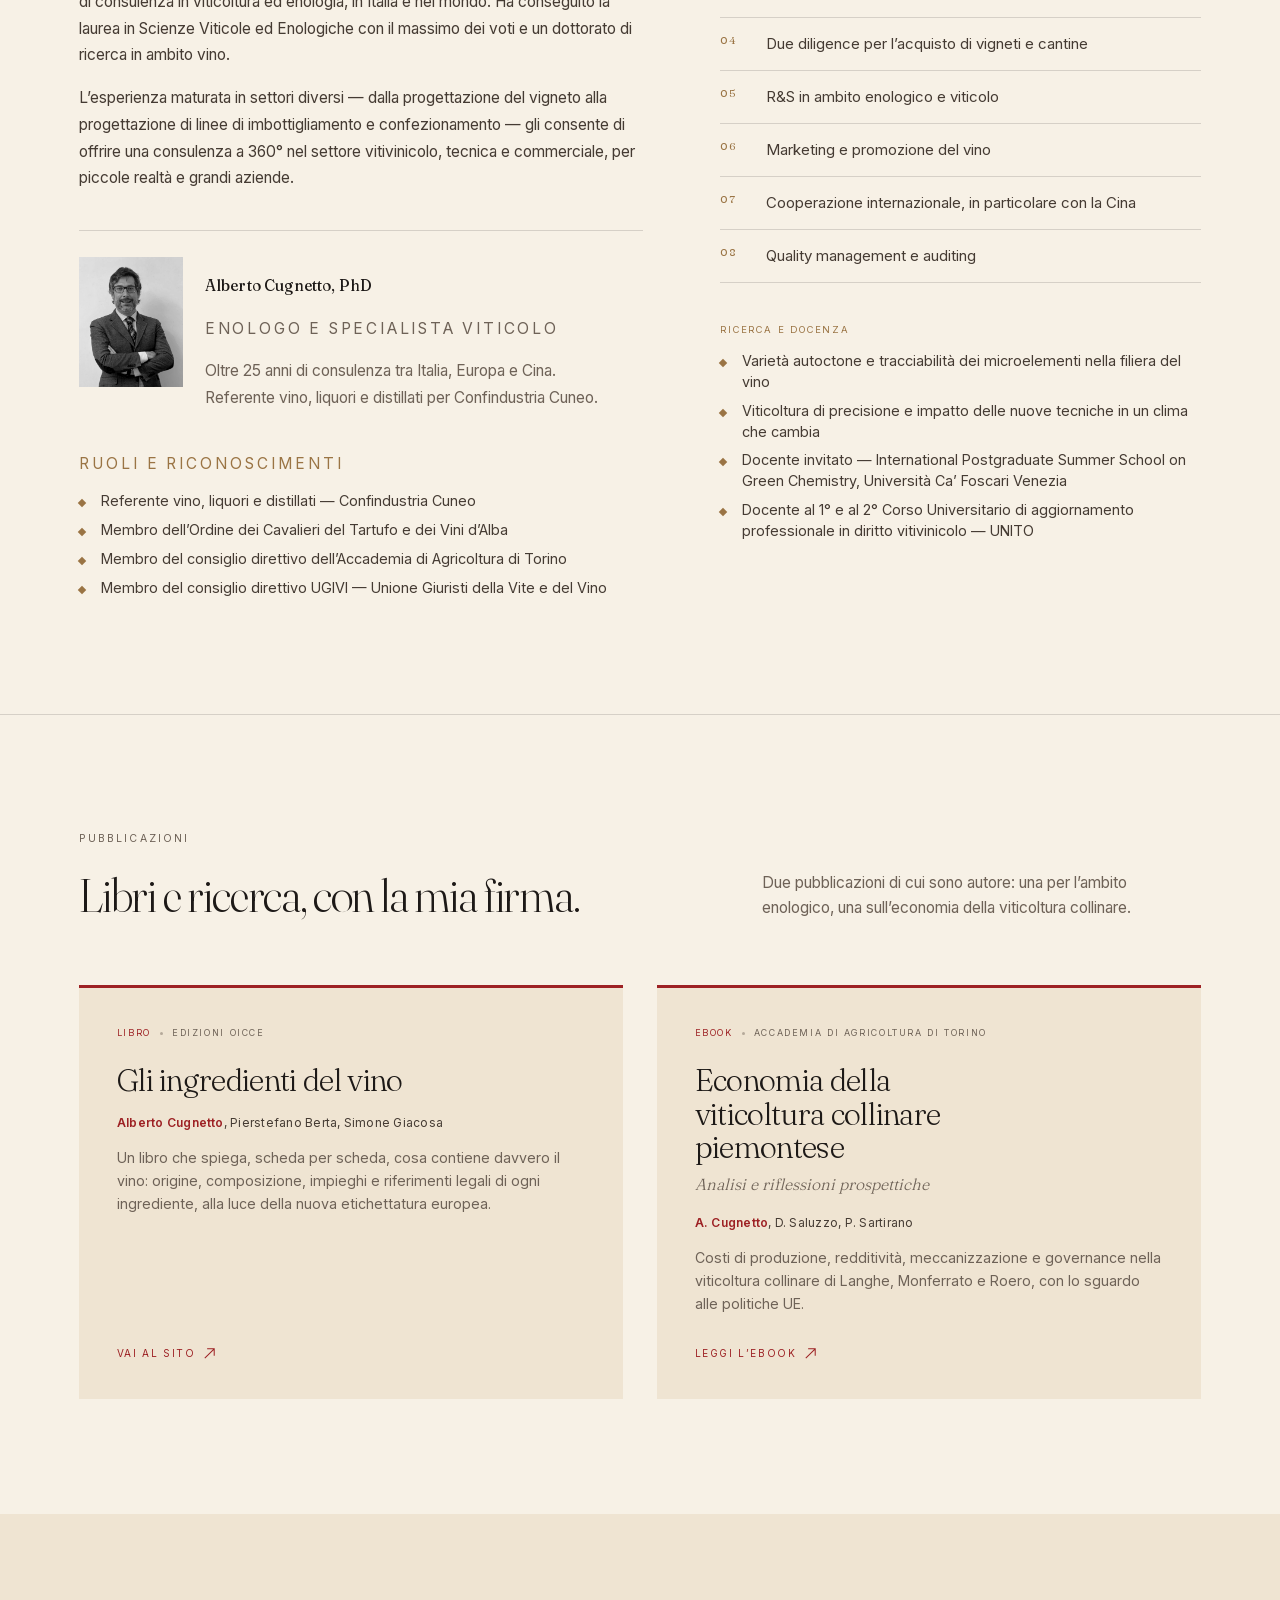
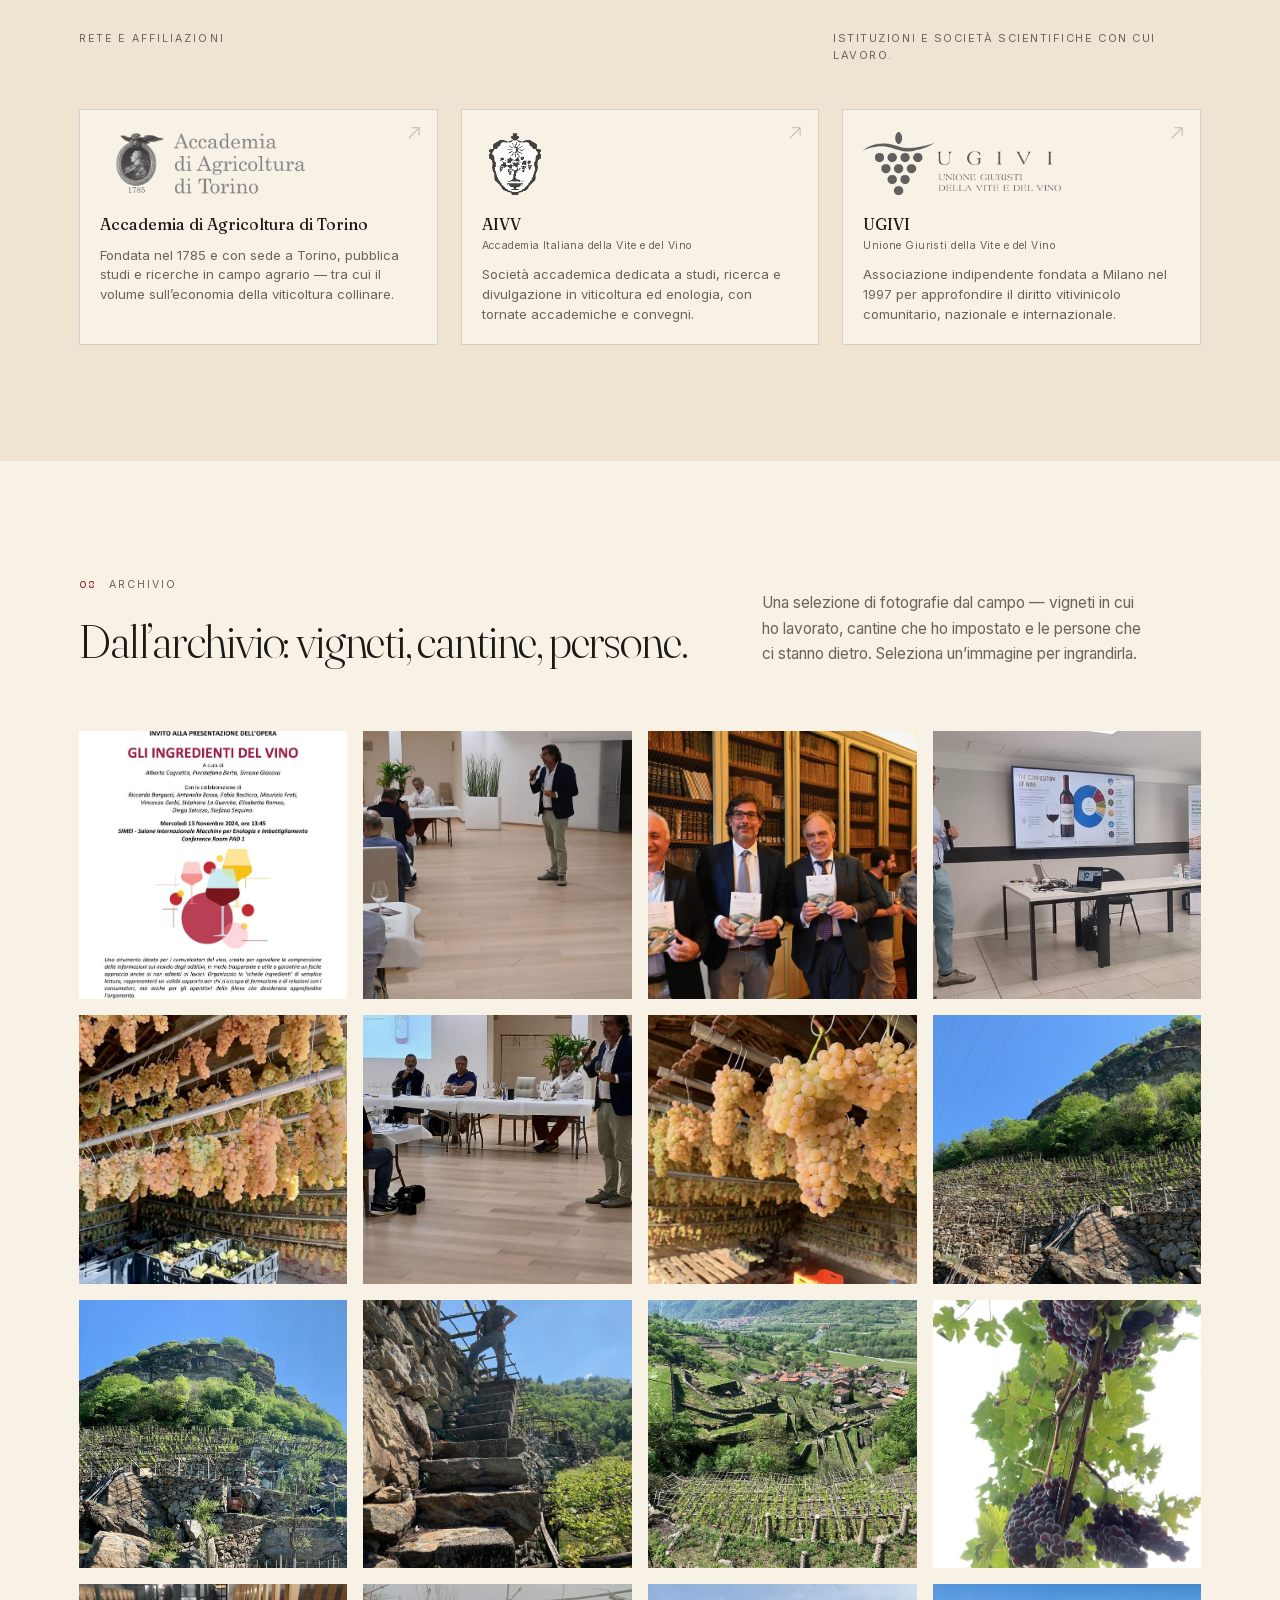
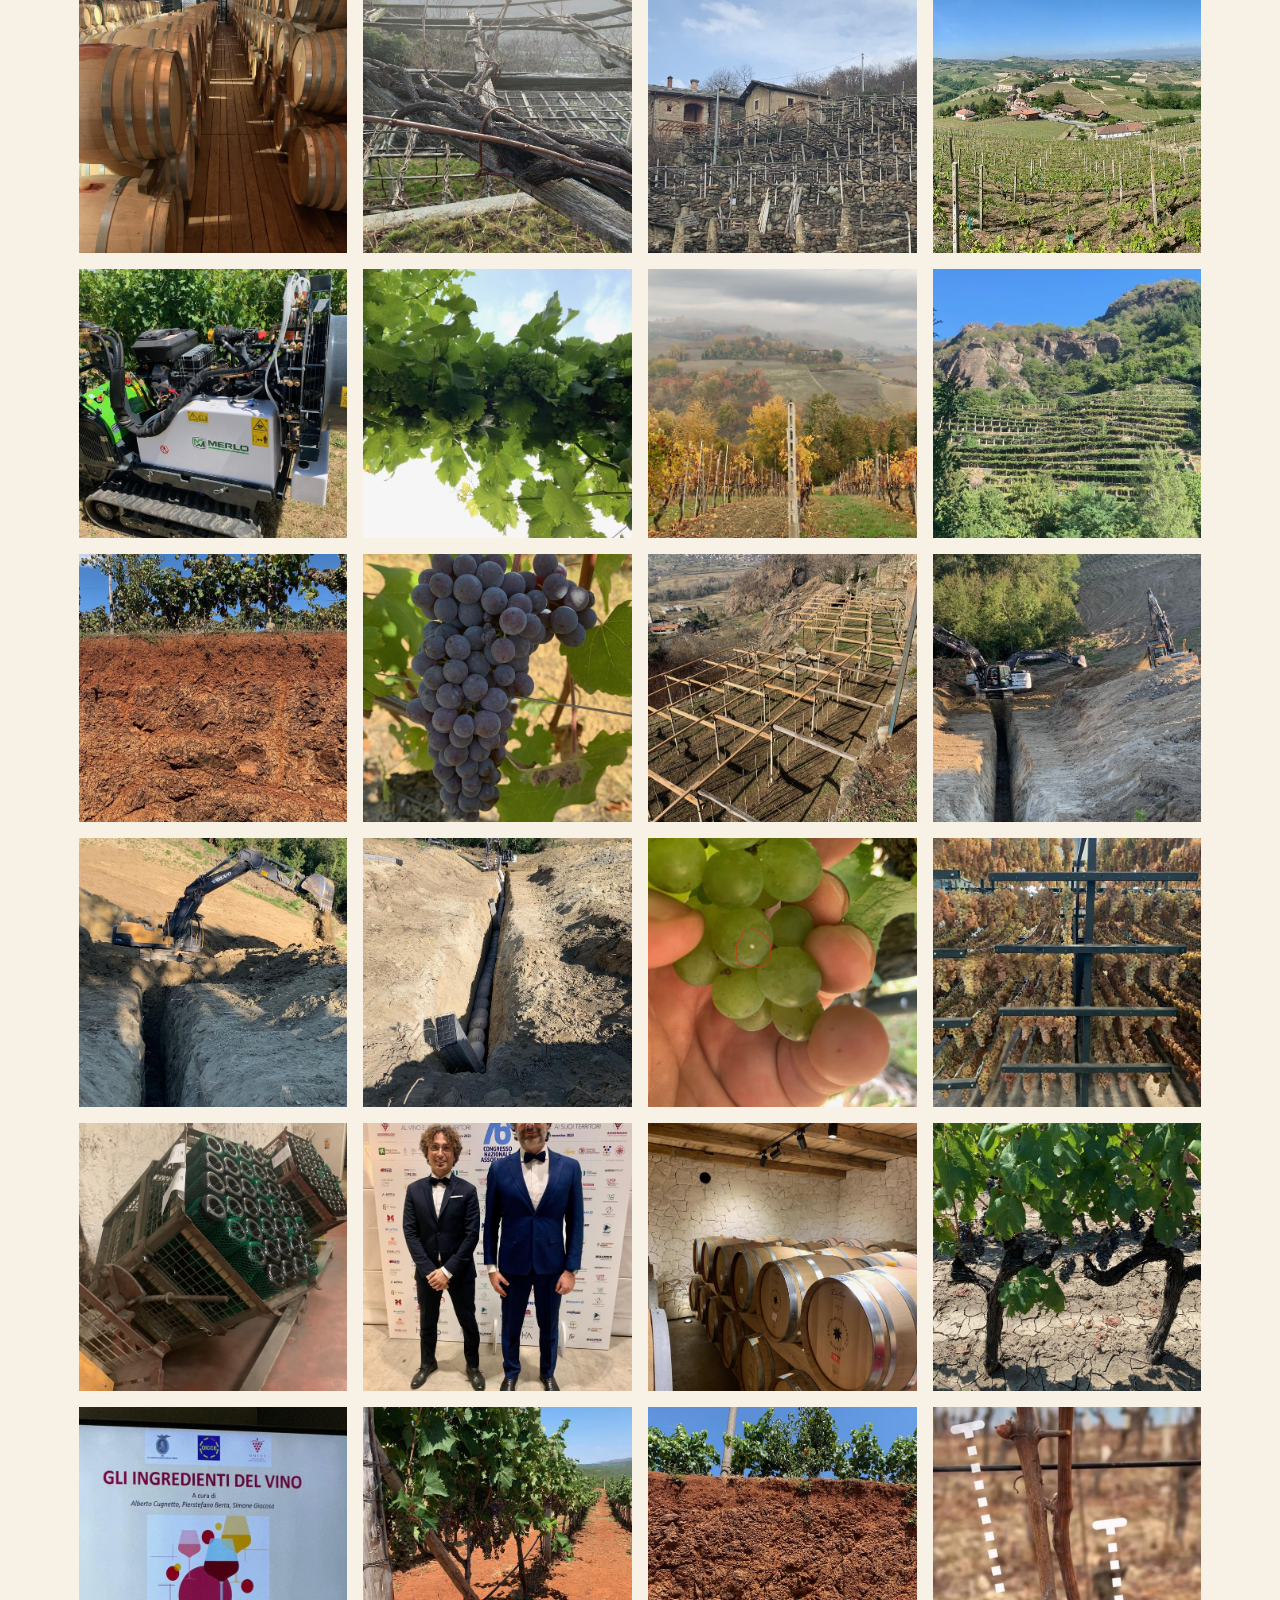
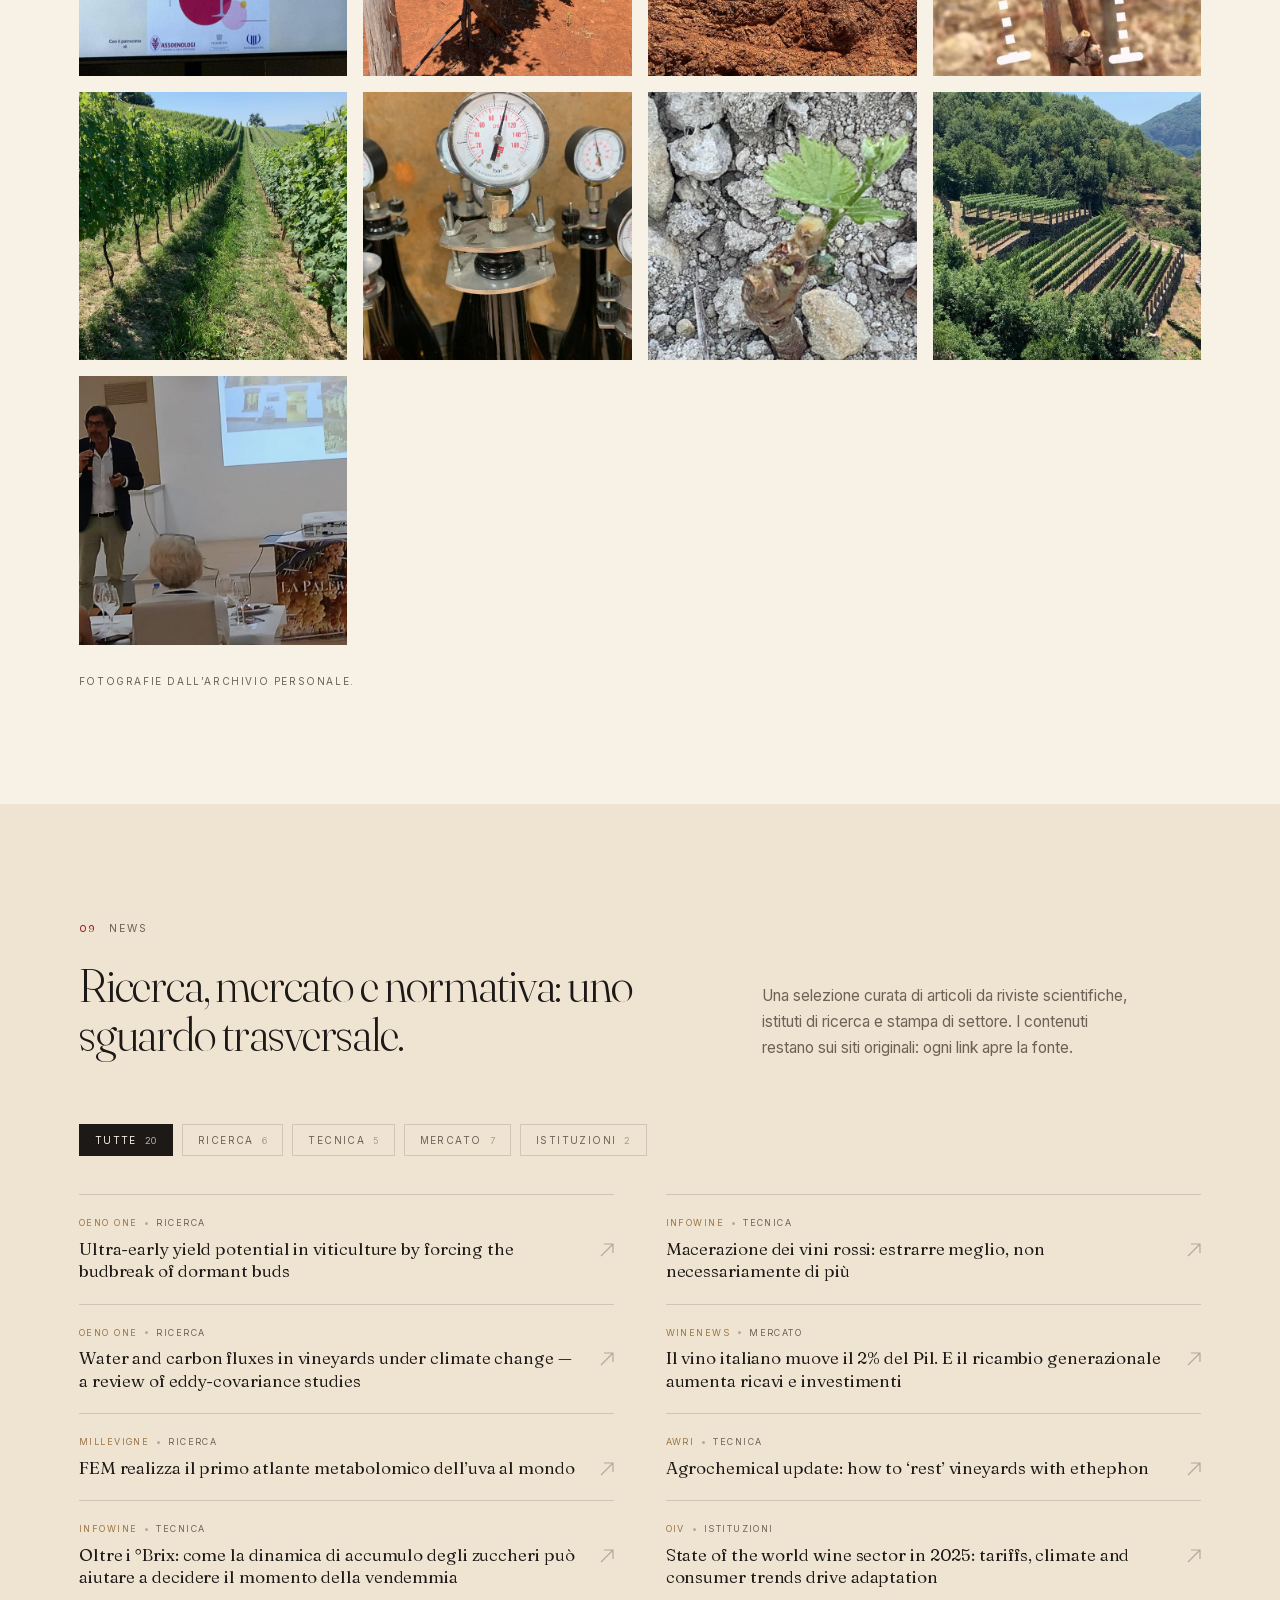
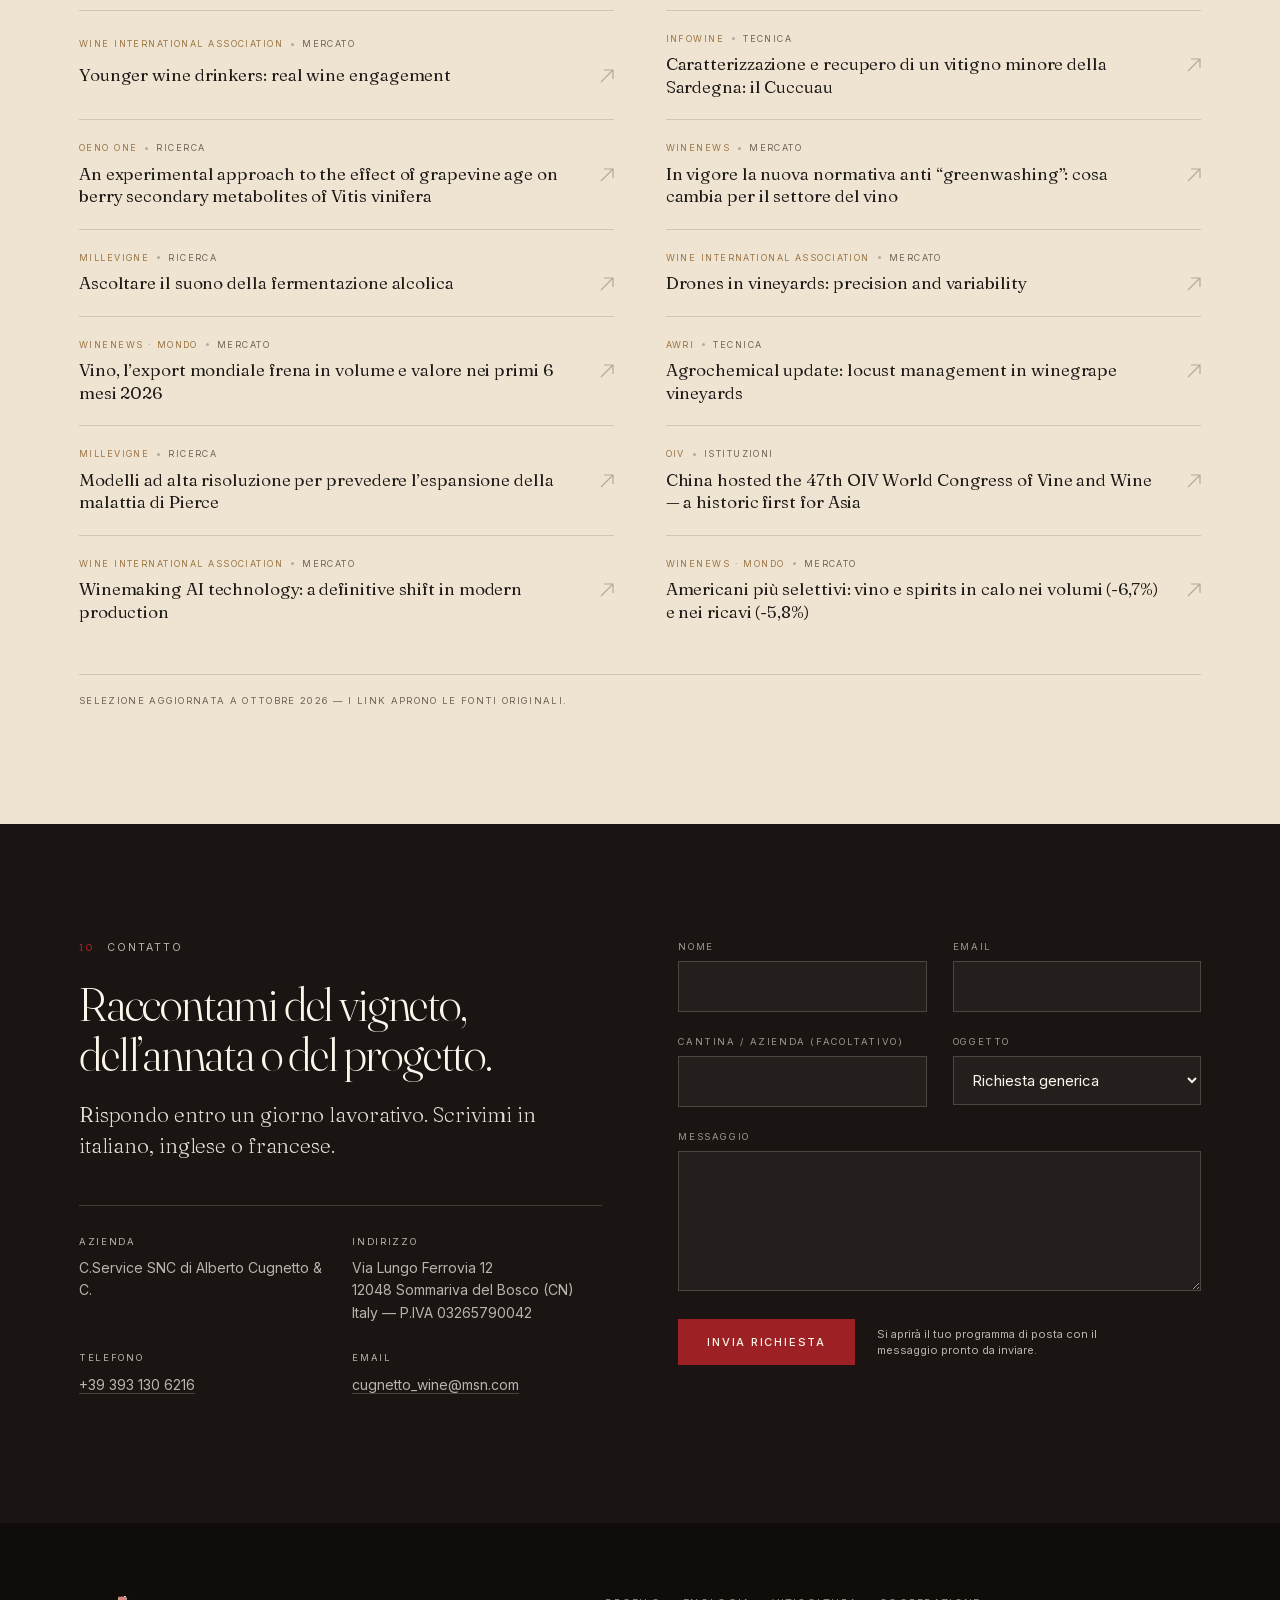
==== commit 448c4373: "Testo pubblicazioni: ambito enologico" ====
--- a/index.html
+++ b/index.html
@@ -488,7 +488,7 @@
           <p class="eyebrow"><span data-i18n="pub.eyebrow">Pubblicazioni</span></p>
           <h2 class="h2 reveal" data-i18n="pub.h2">Libri e ricerca, con la mia firma.</h2>
         </div>
-        <p class="sechead__lead" data-i18n="pub.lead">Due pubblicazioni di cui sono autore: una per il settore, una sull’economia della viticoltura collinare.</p>
+        <p class="sechead__lead" data-i18n="pub.lead">Due pubblicazioni di cui sono autore: una per l’ambito enologico, una sull’economia della viticoltura collinare.</p>
       </header>
 
       <div class="pubgrid">
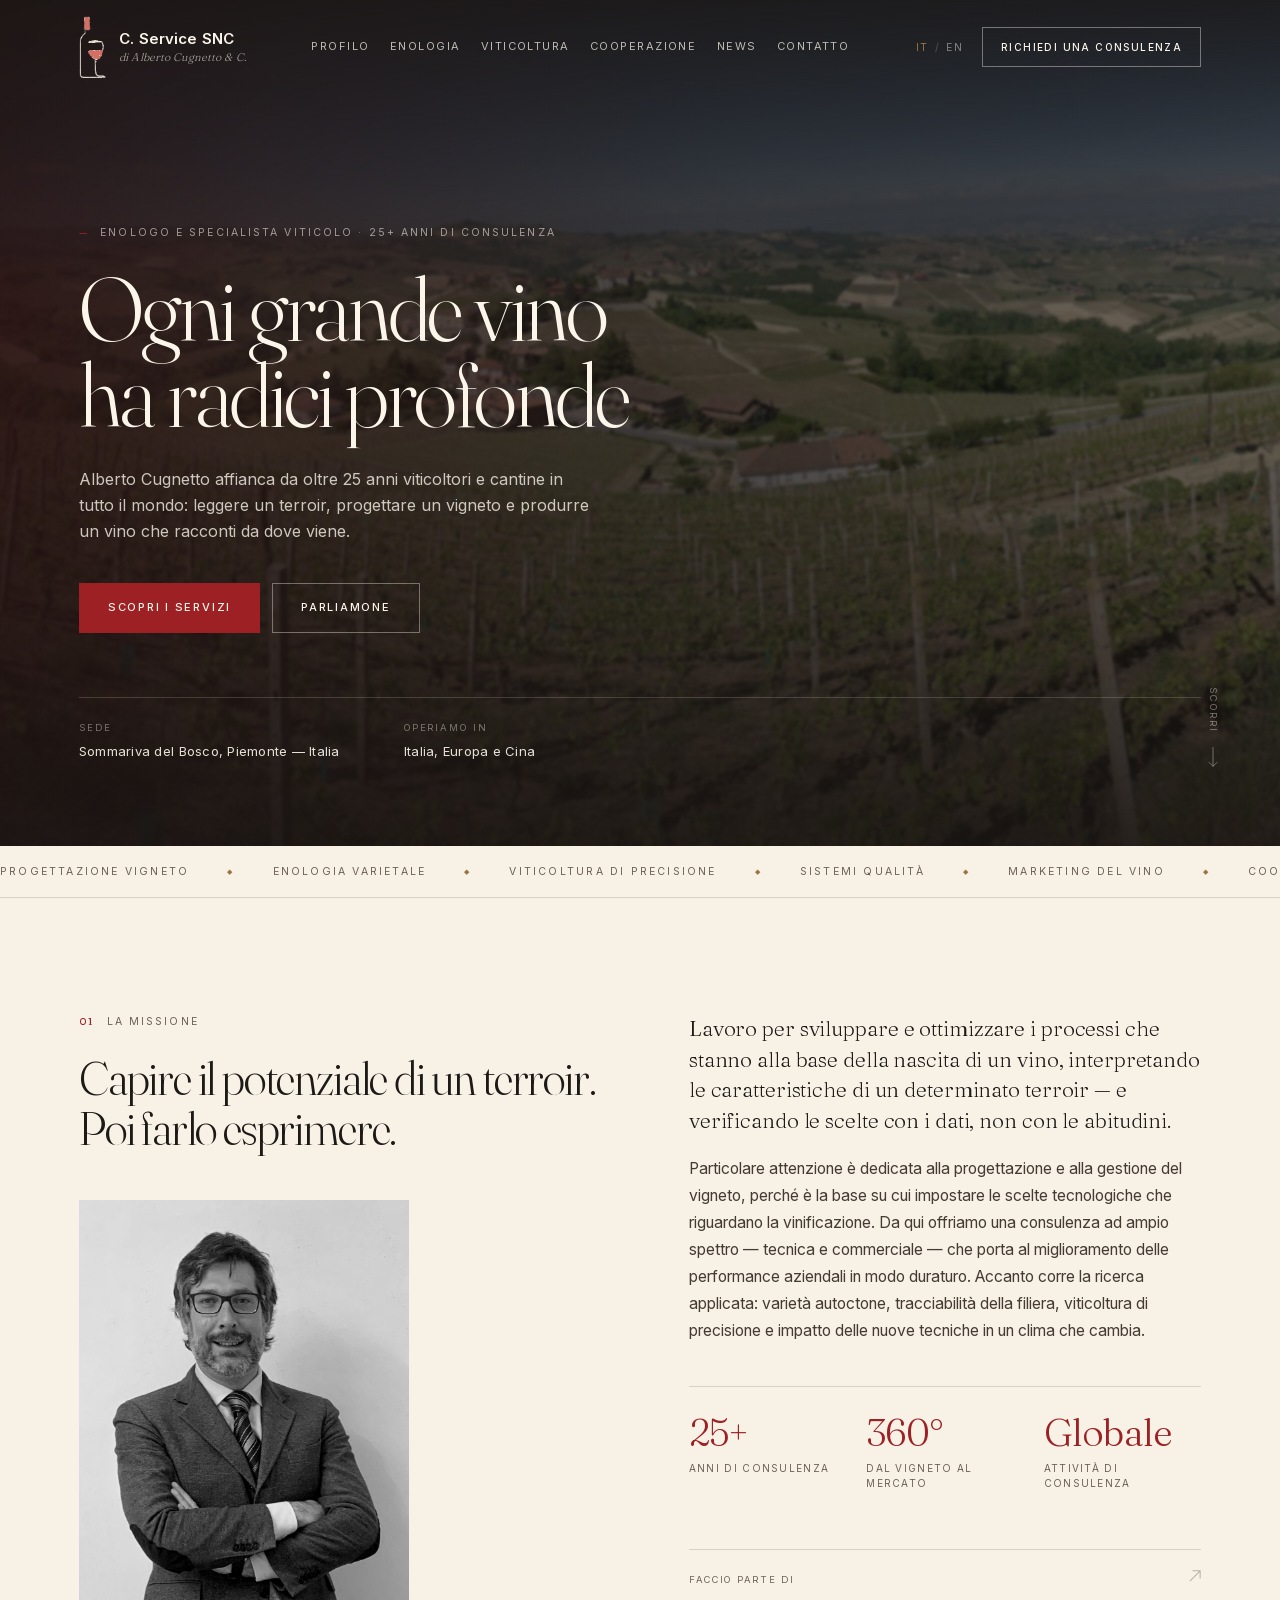
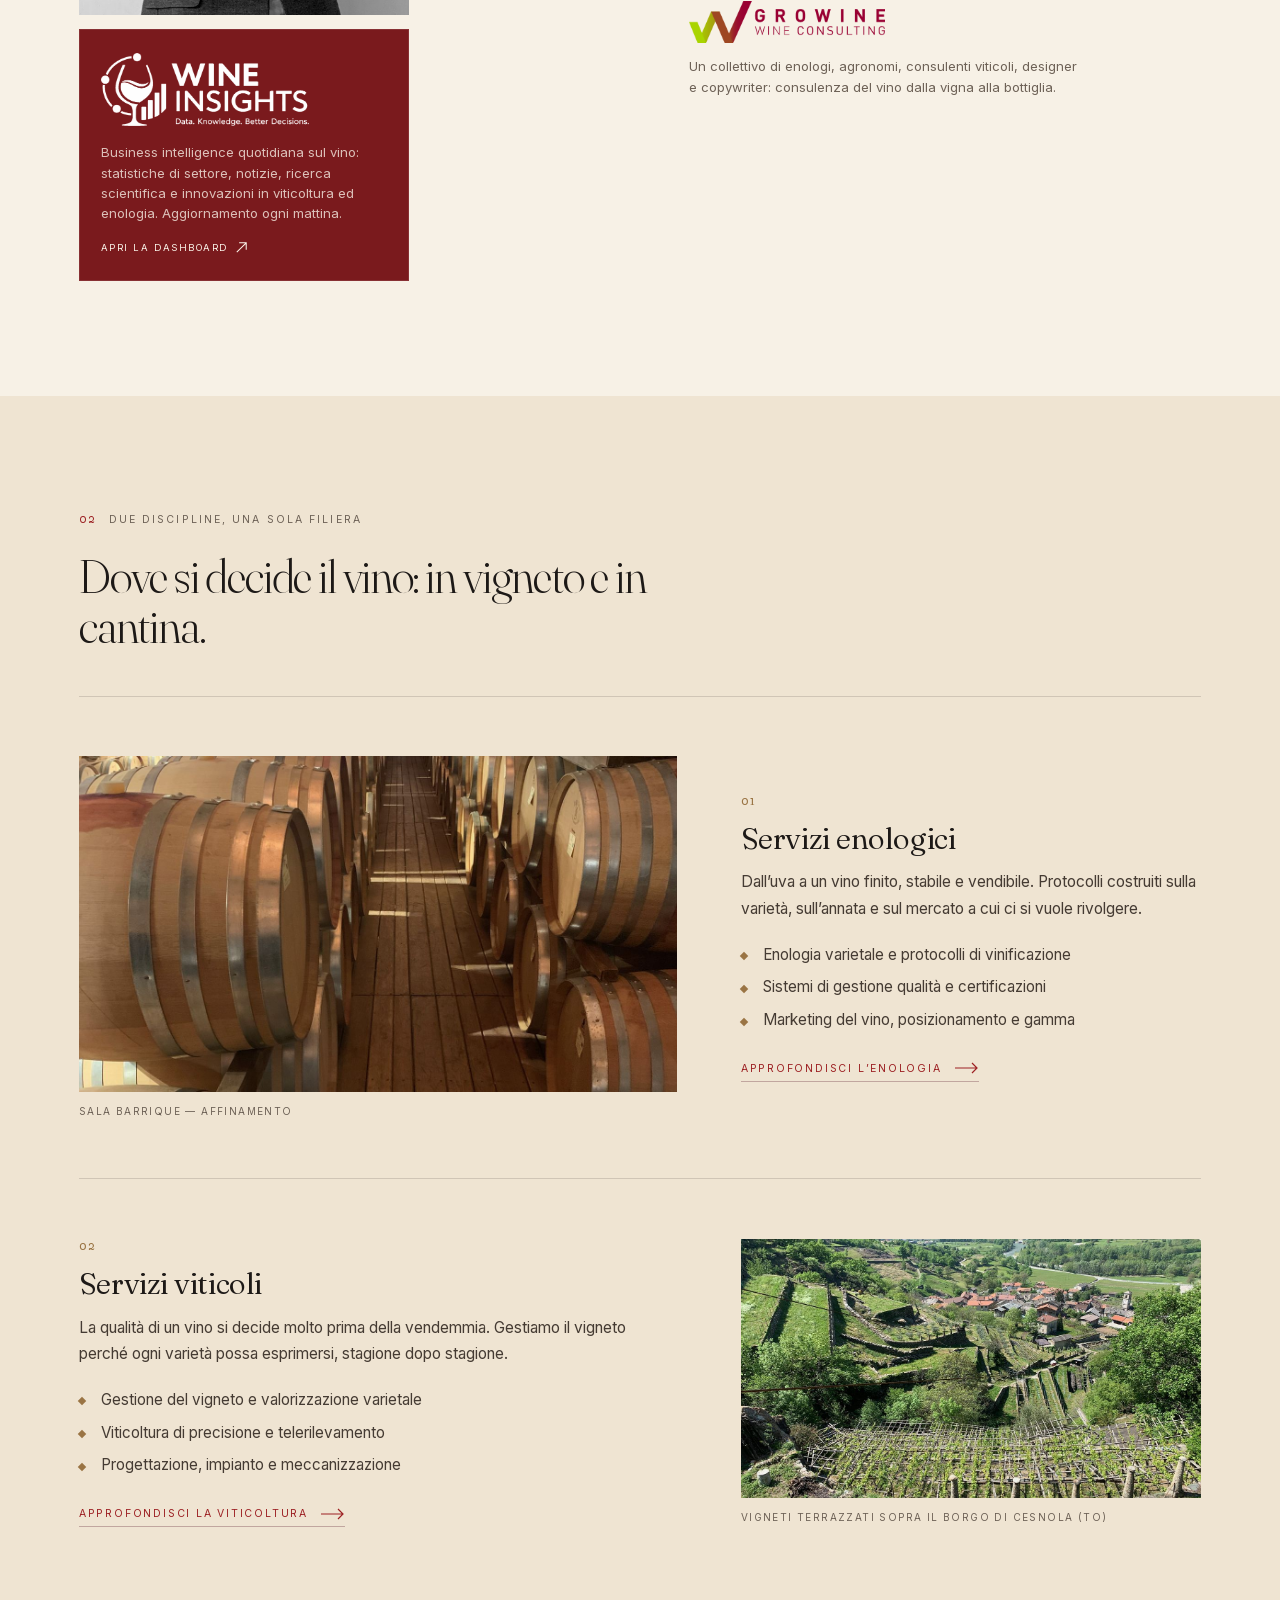
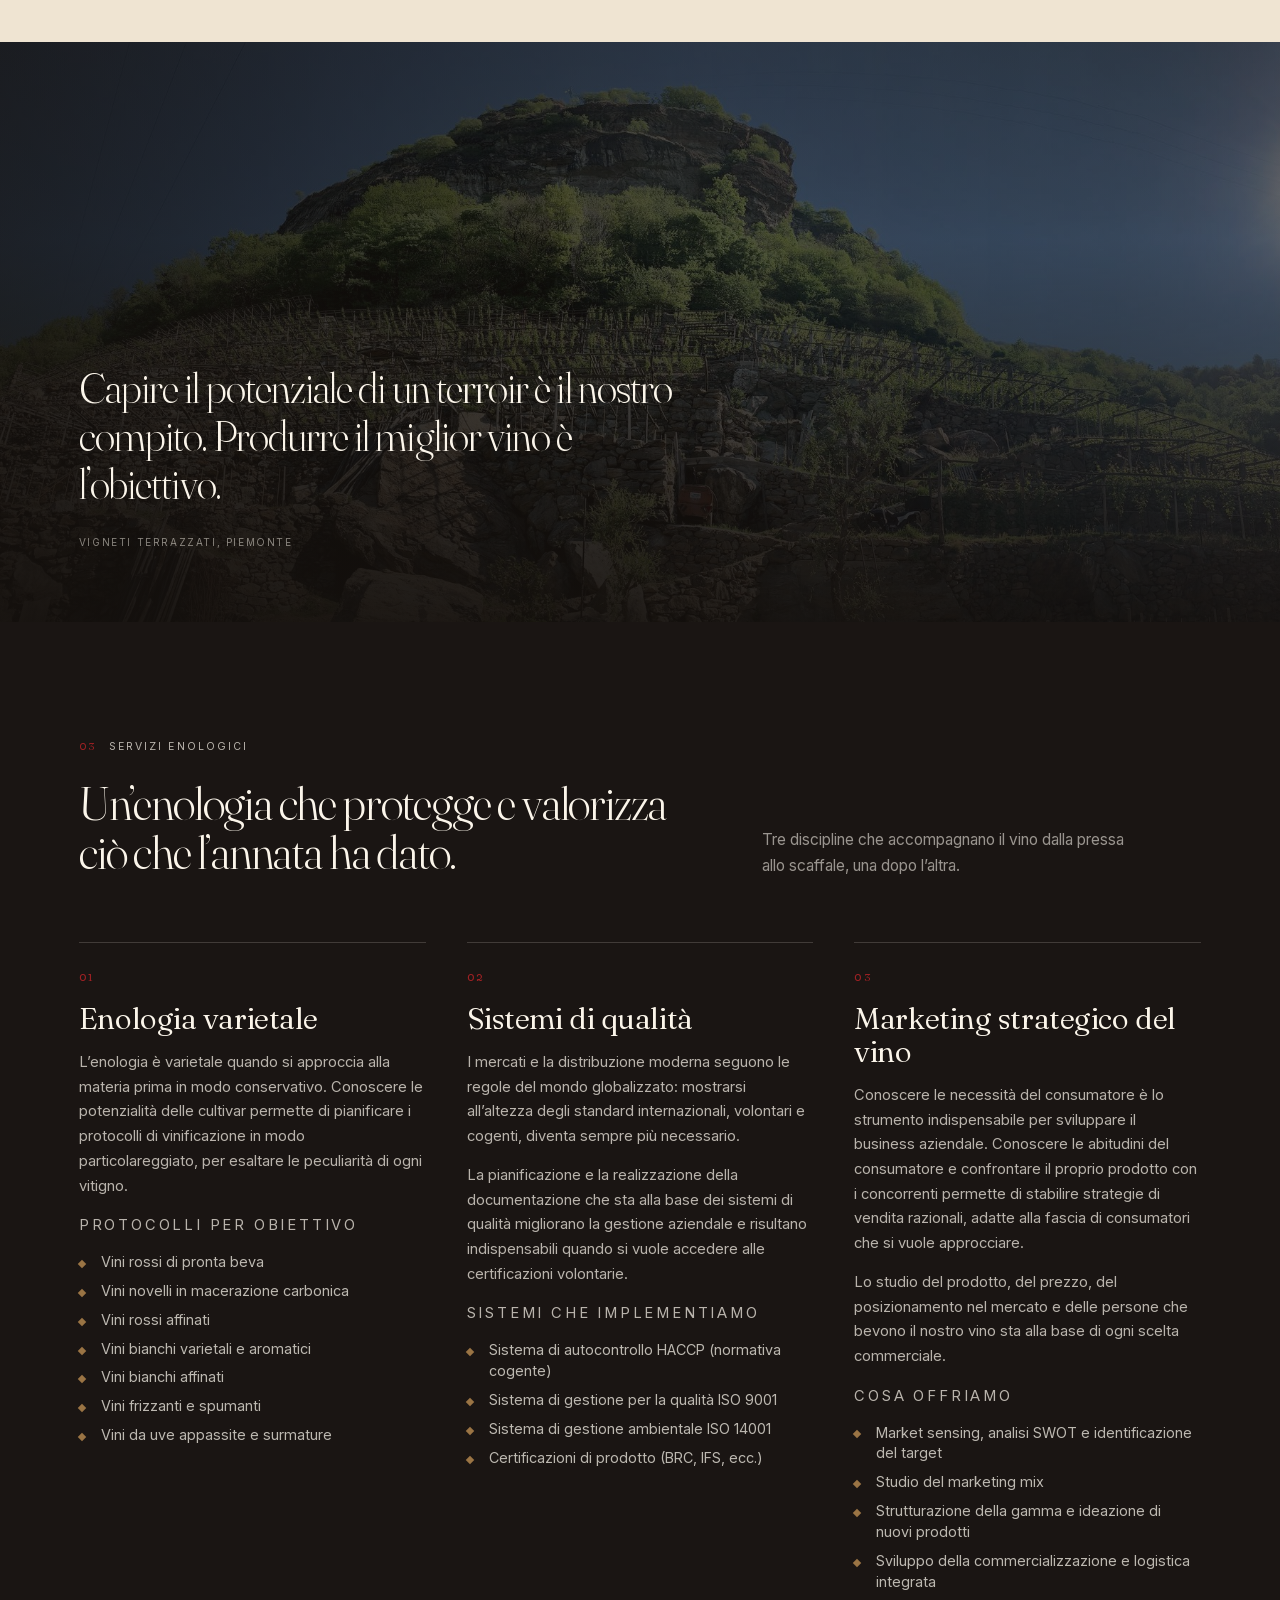
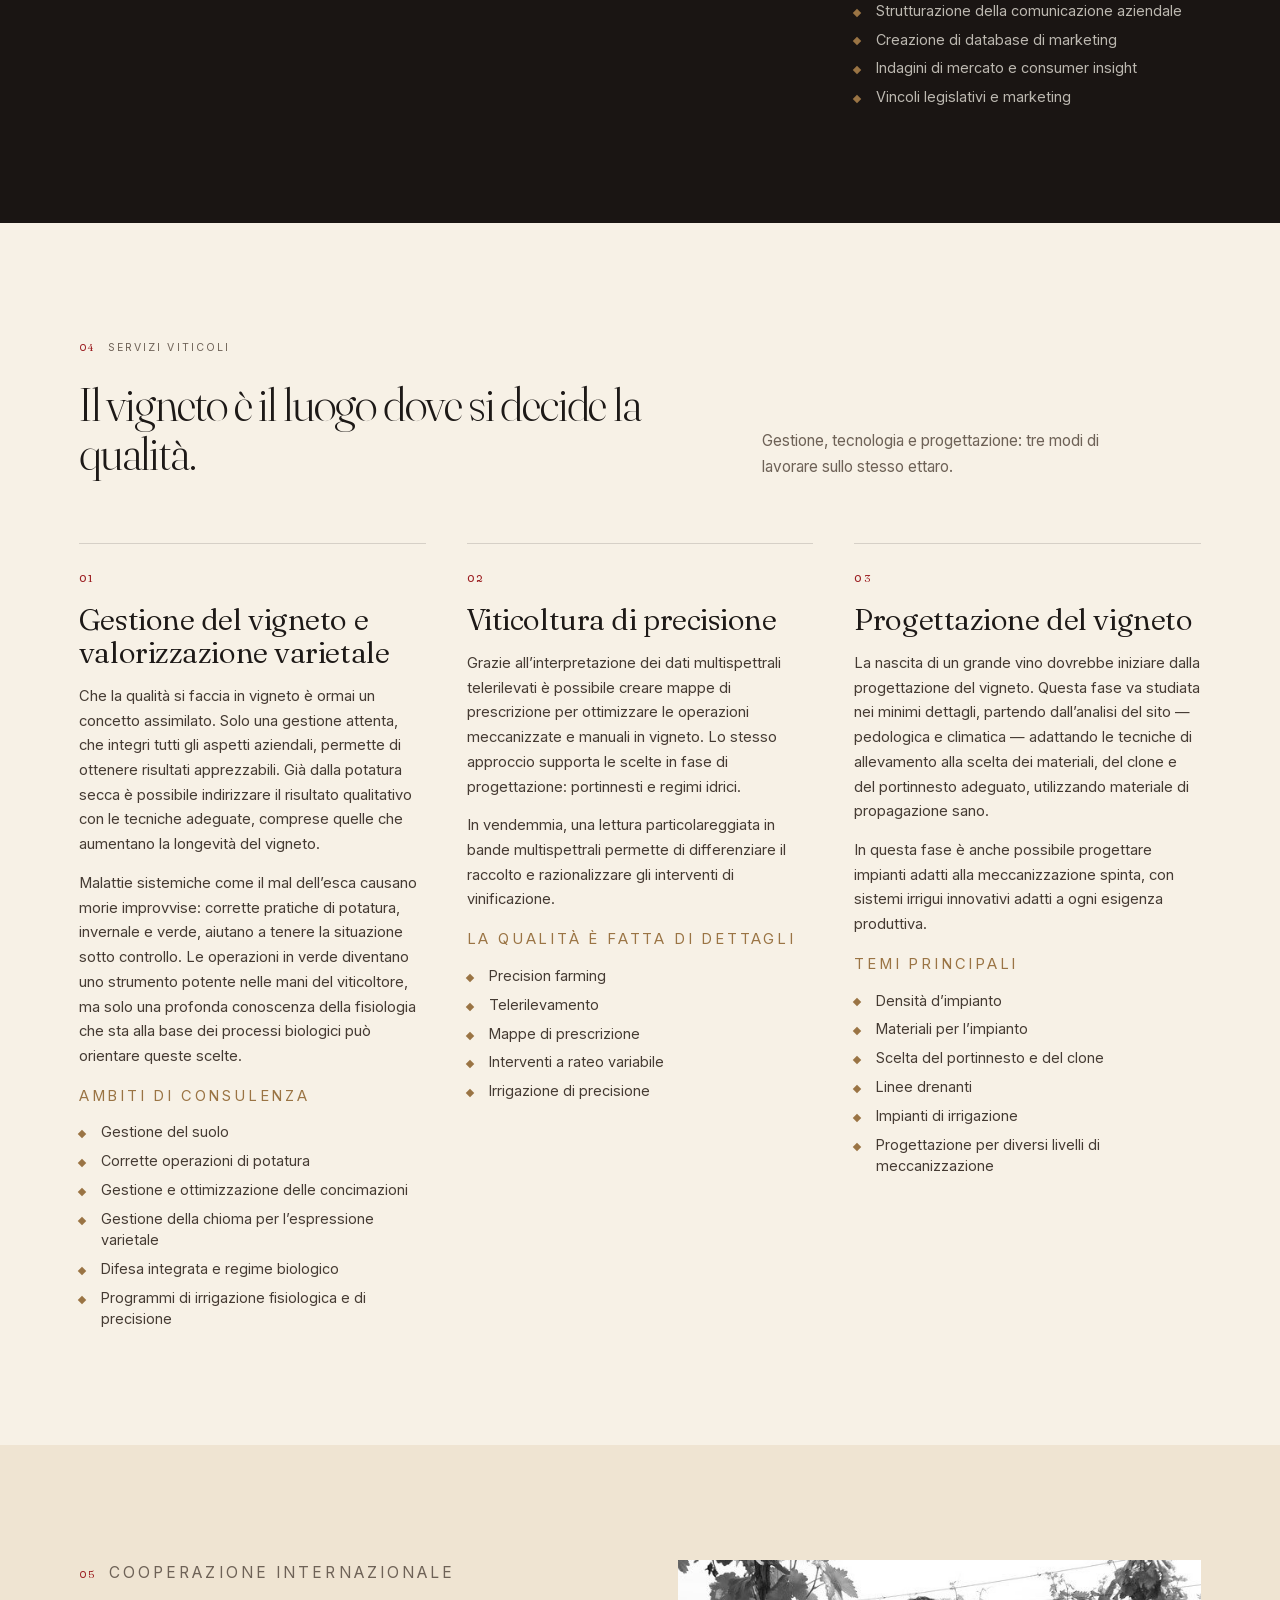
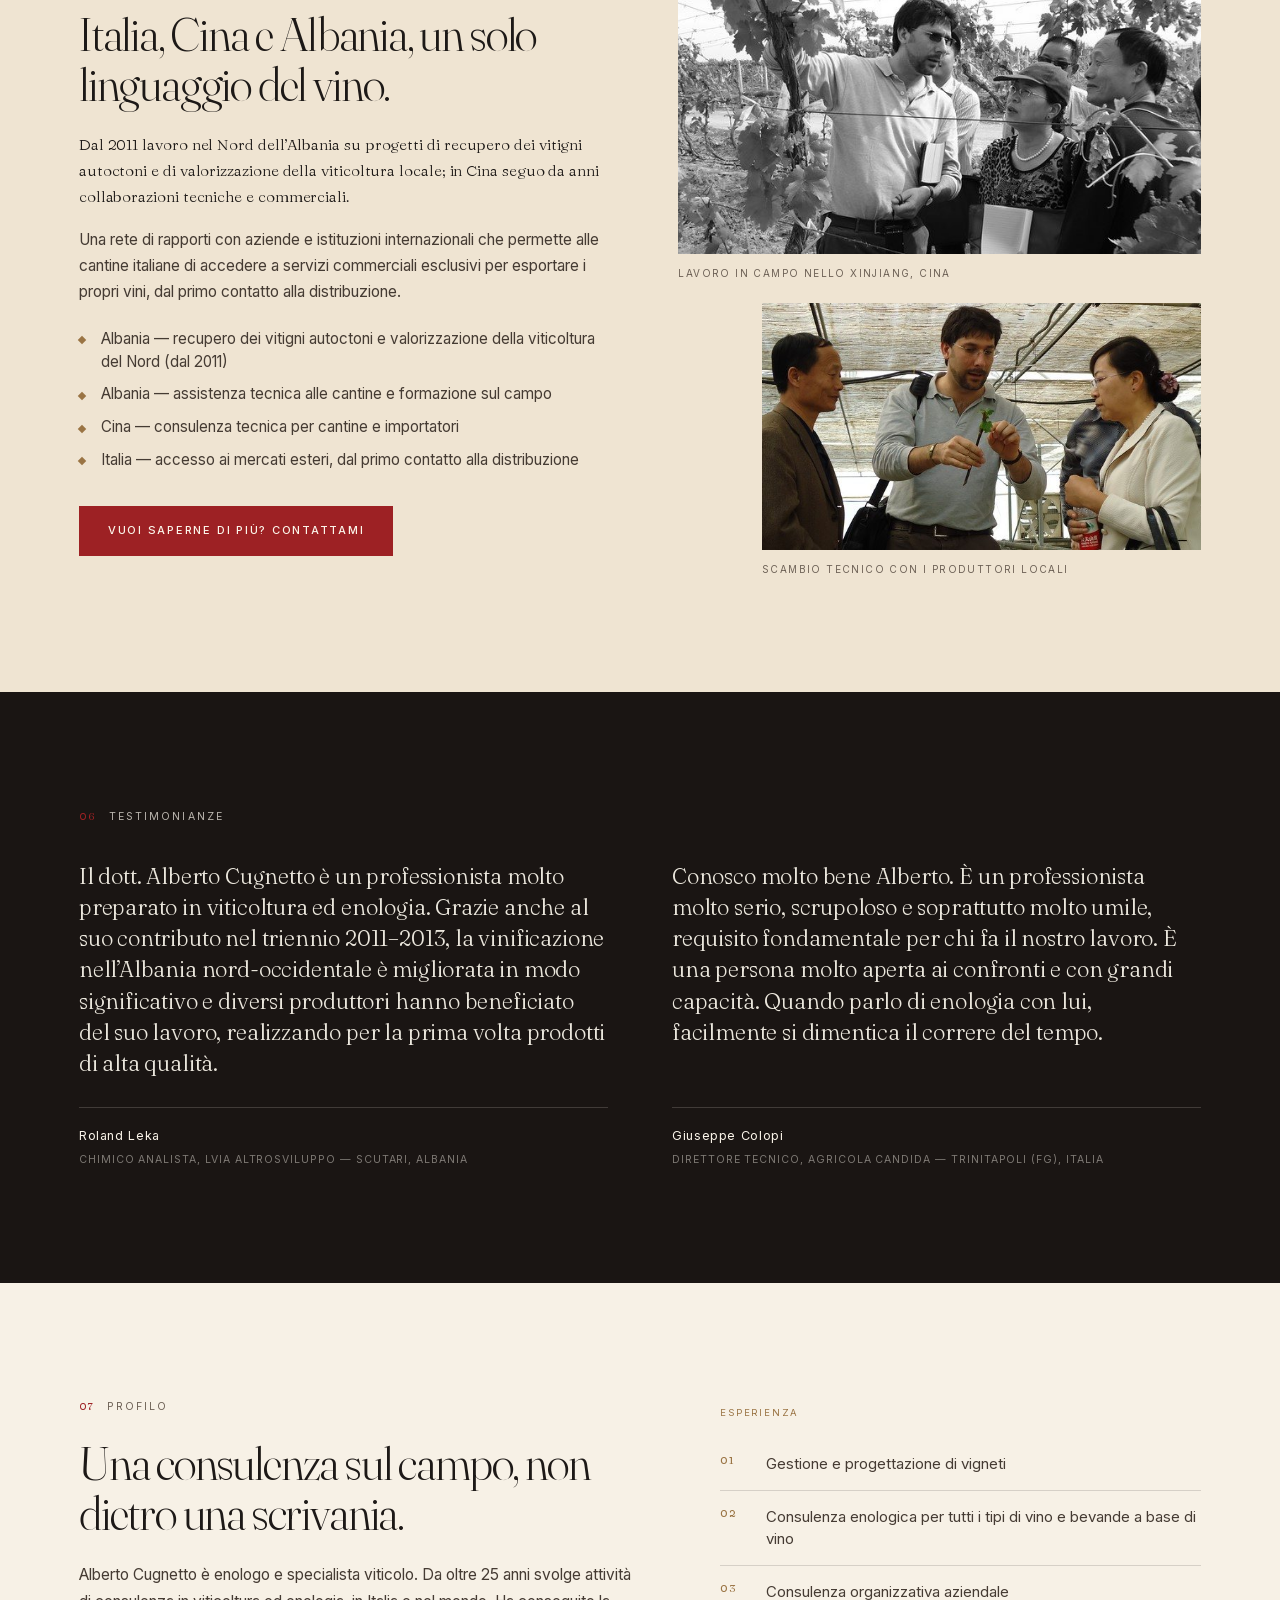
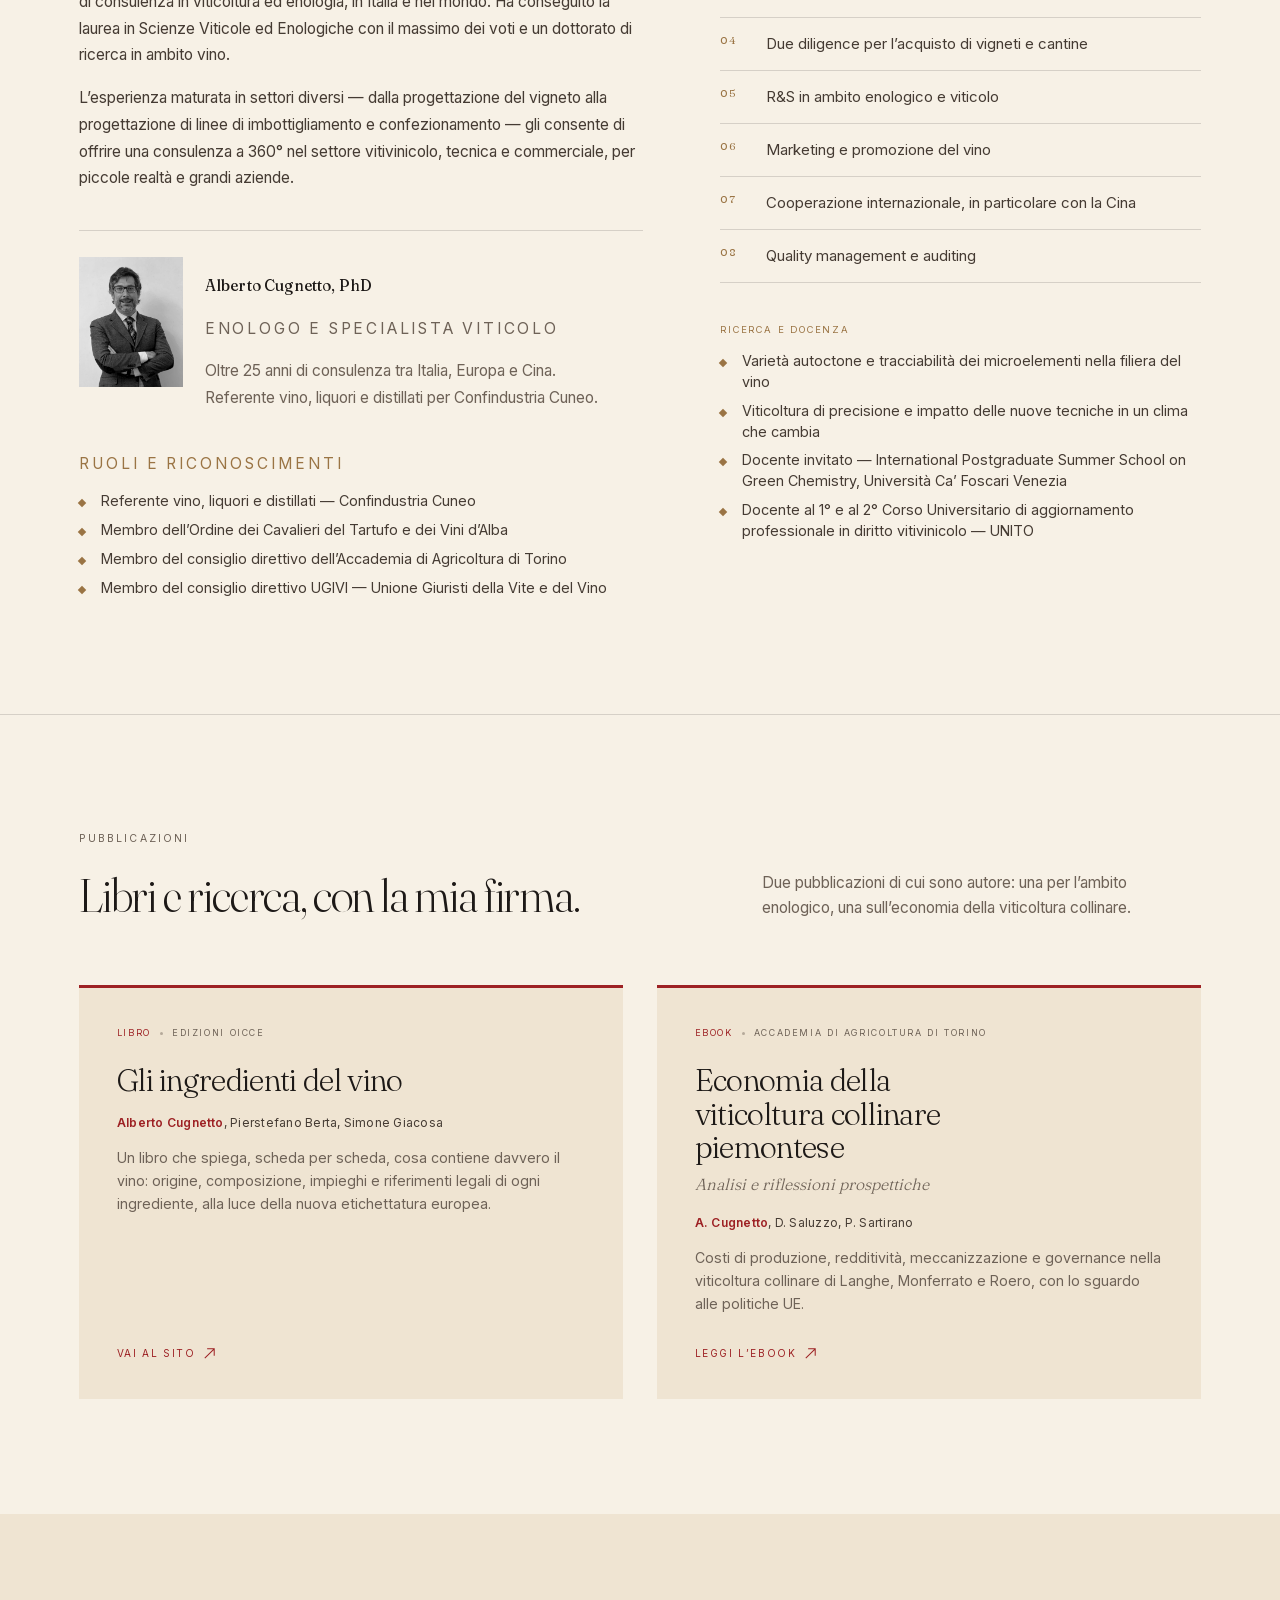
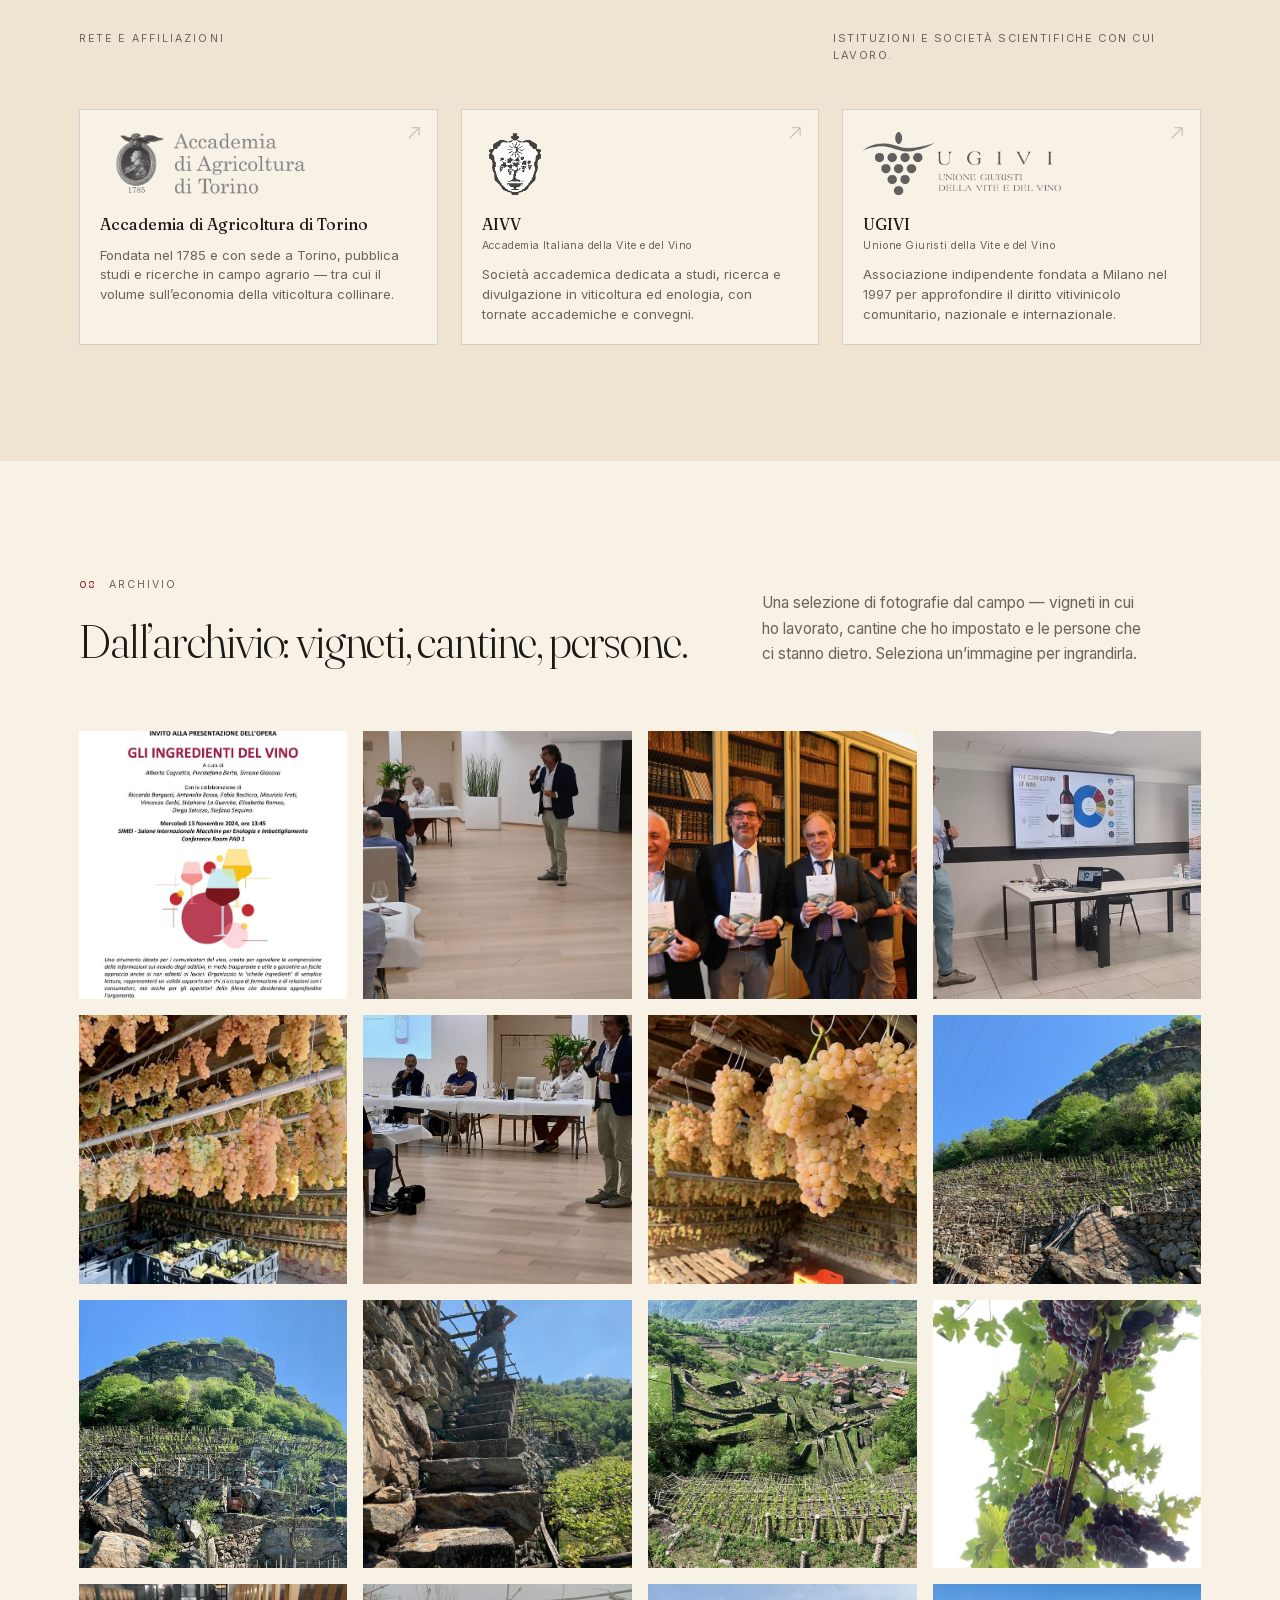
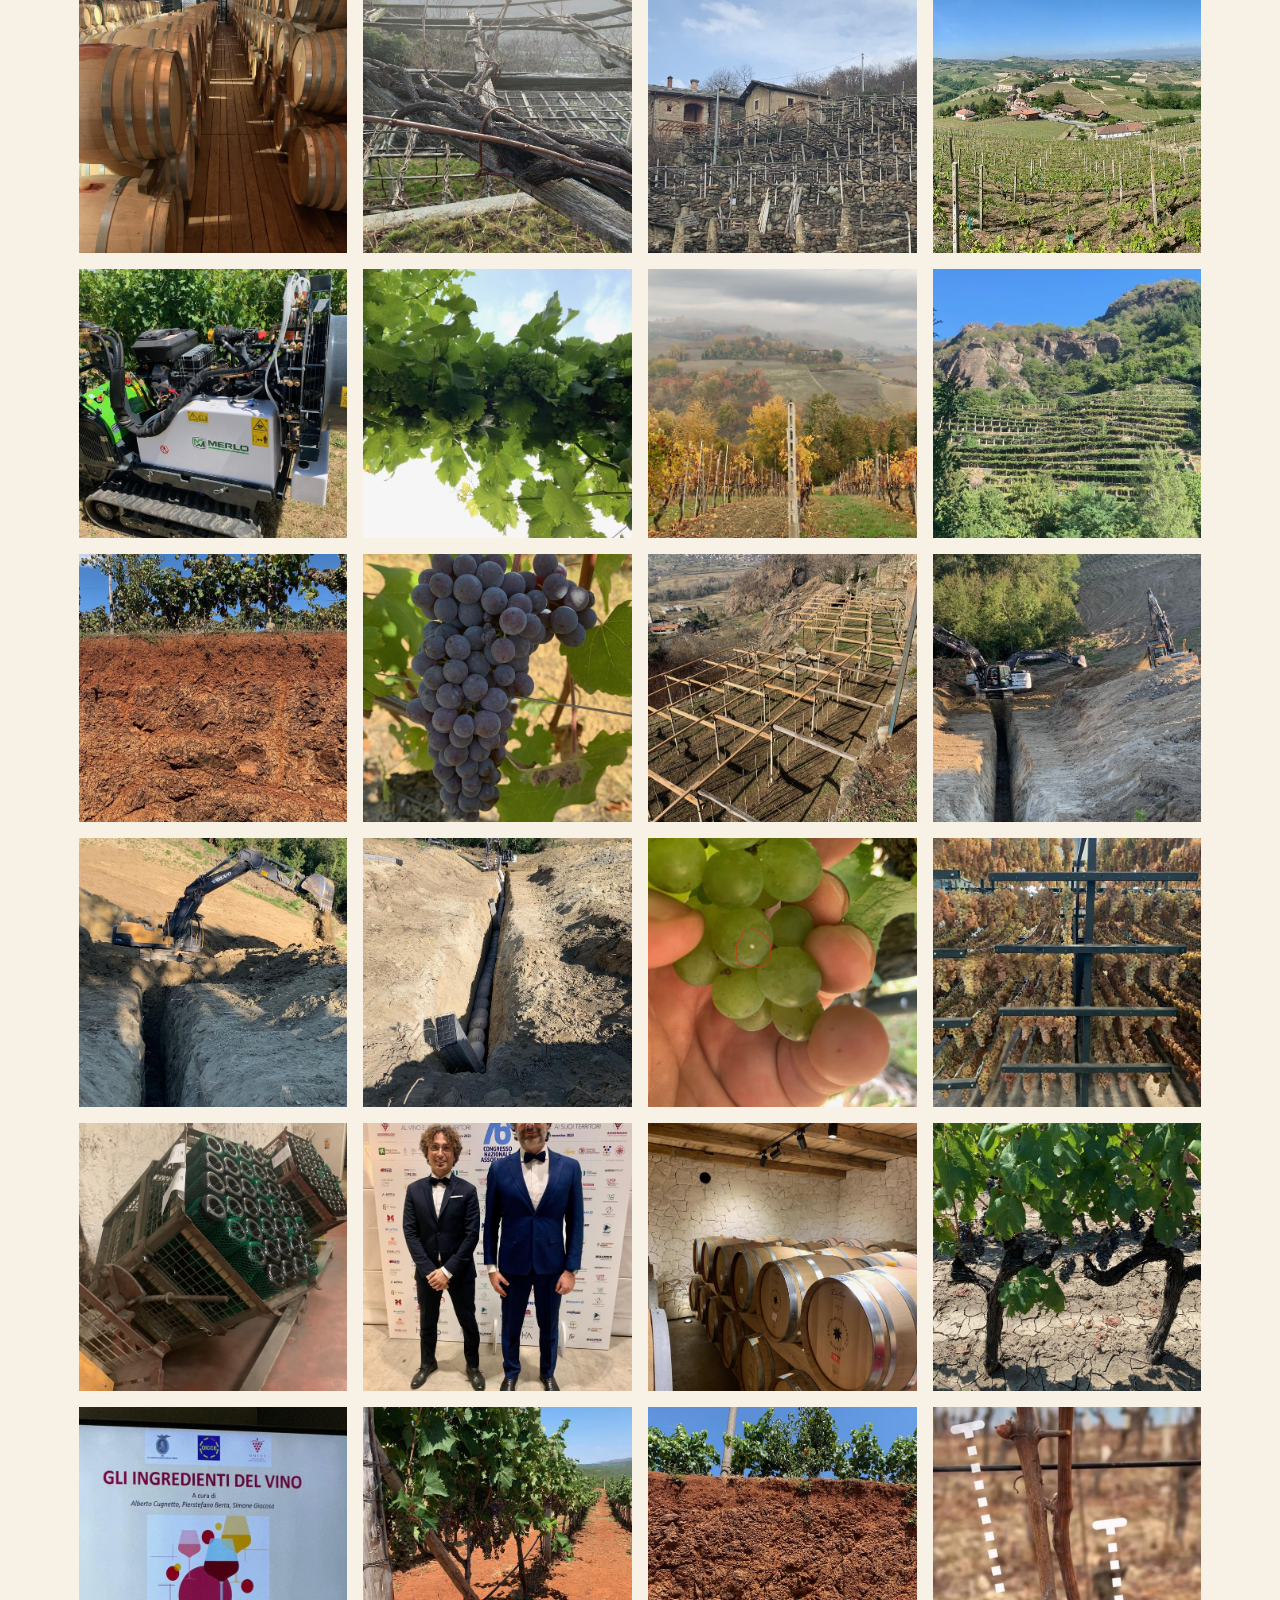
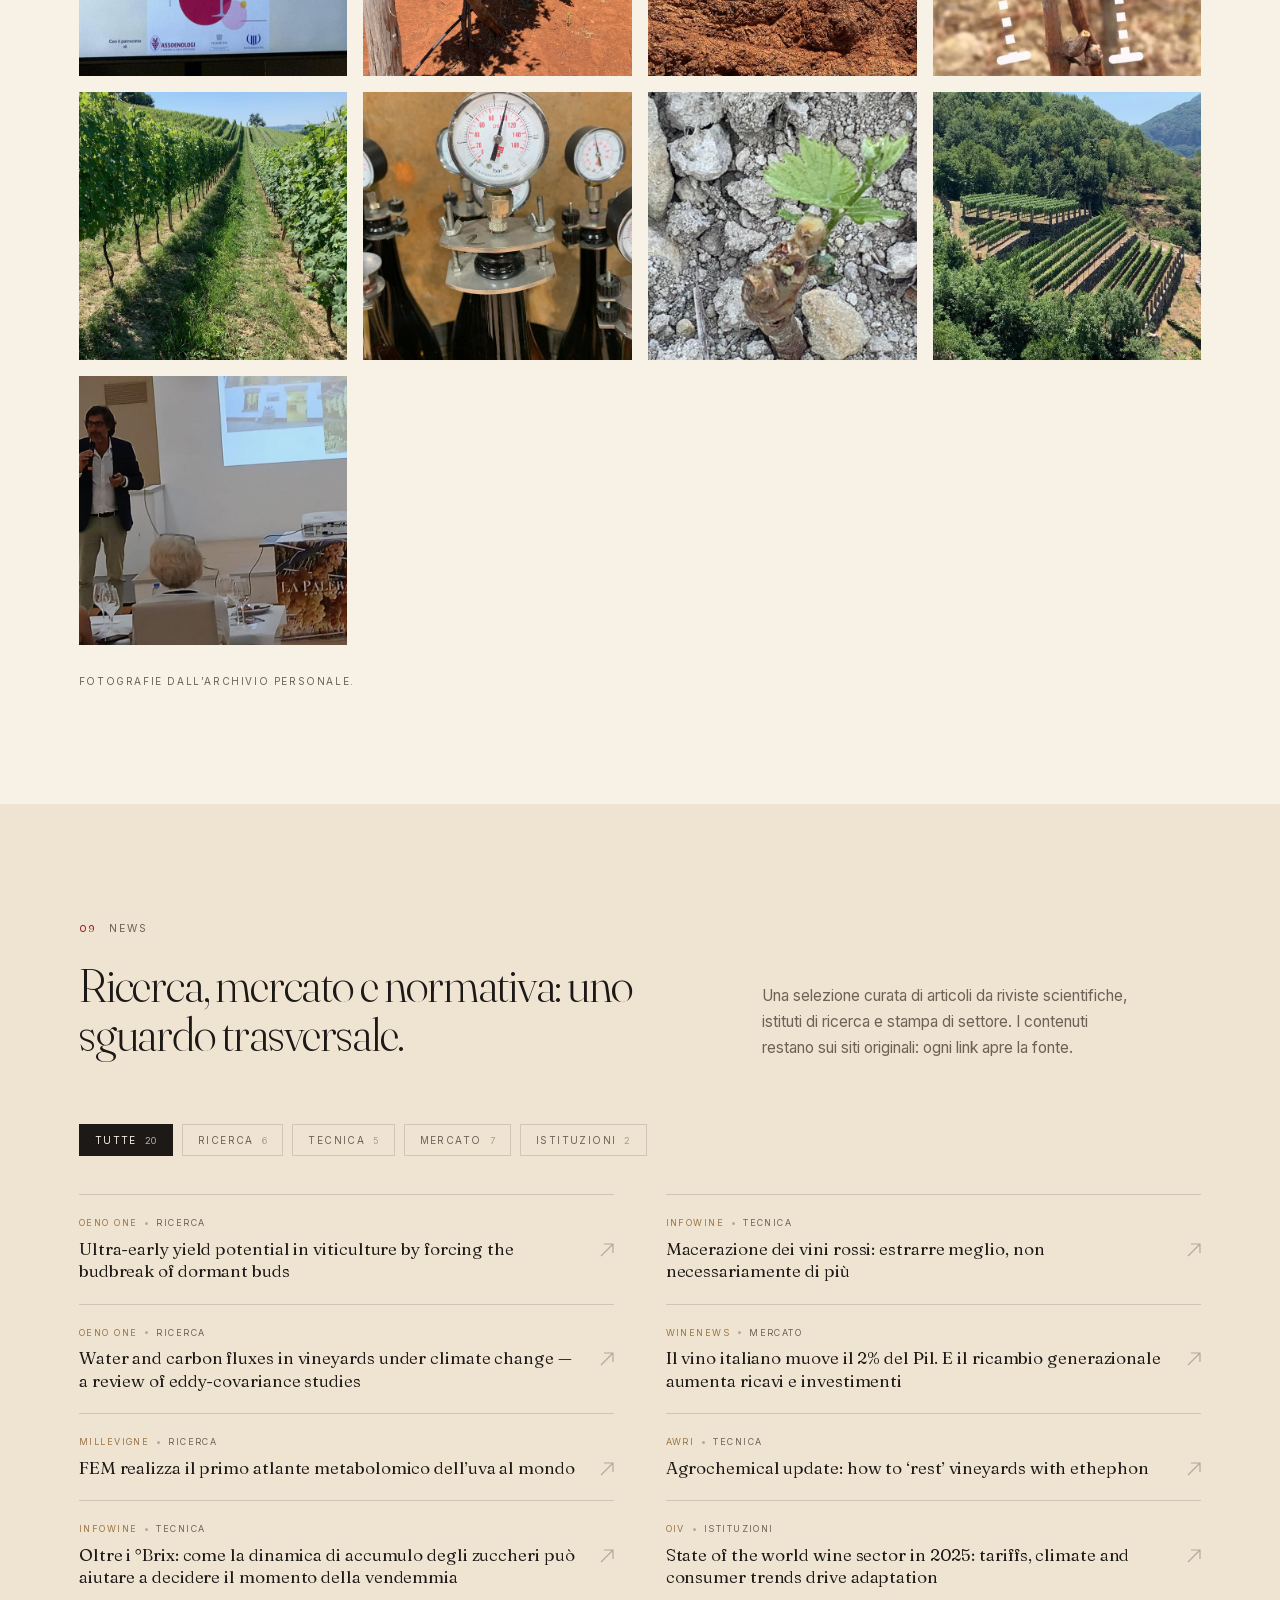
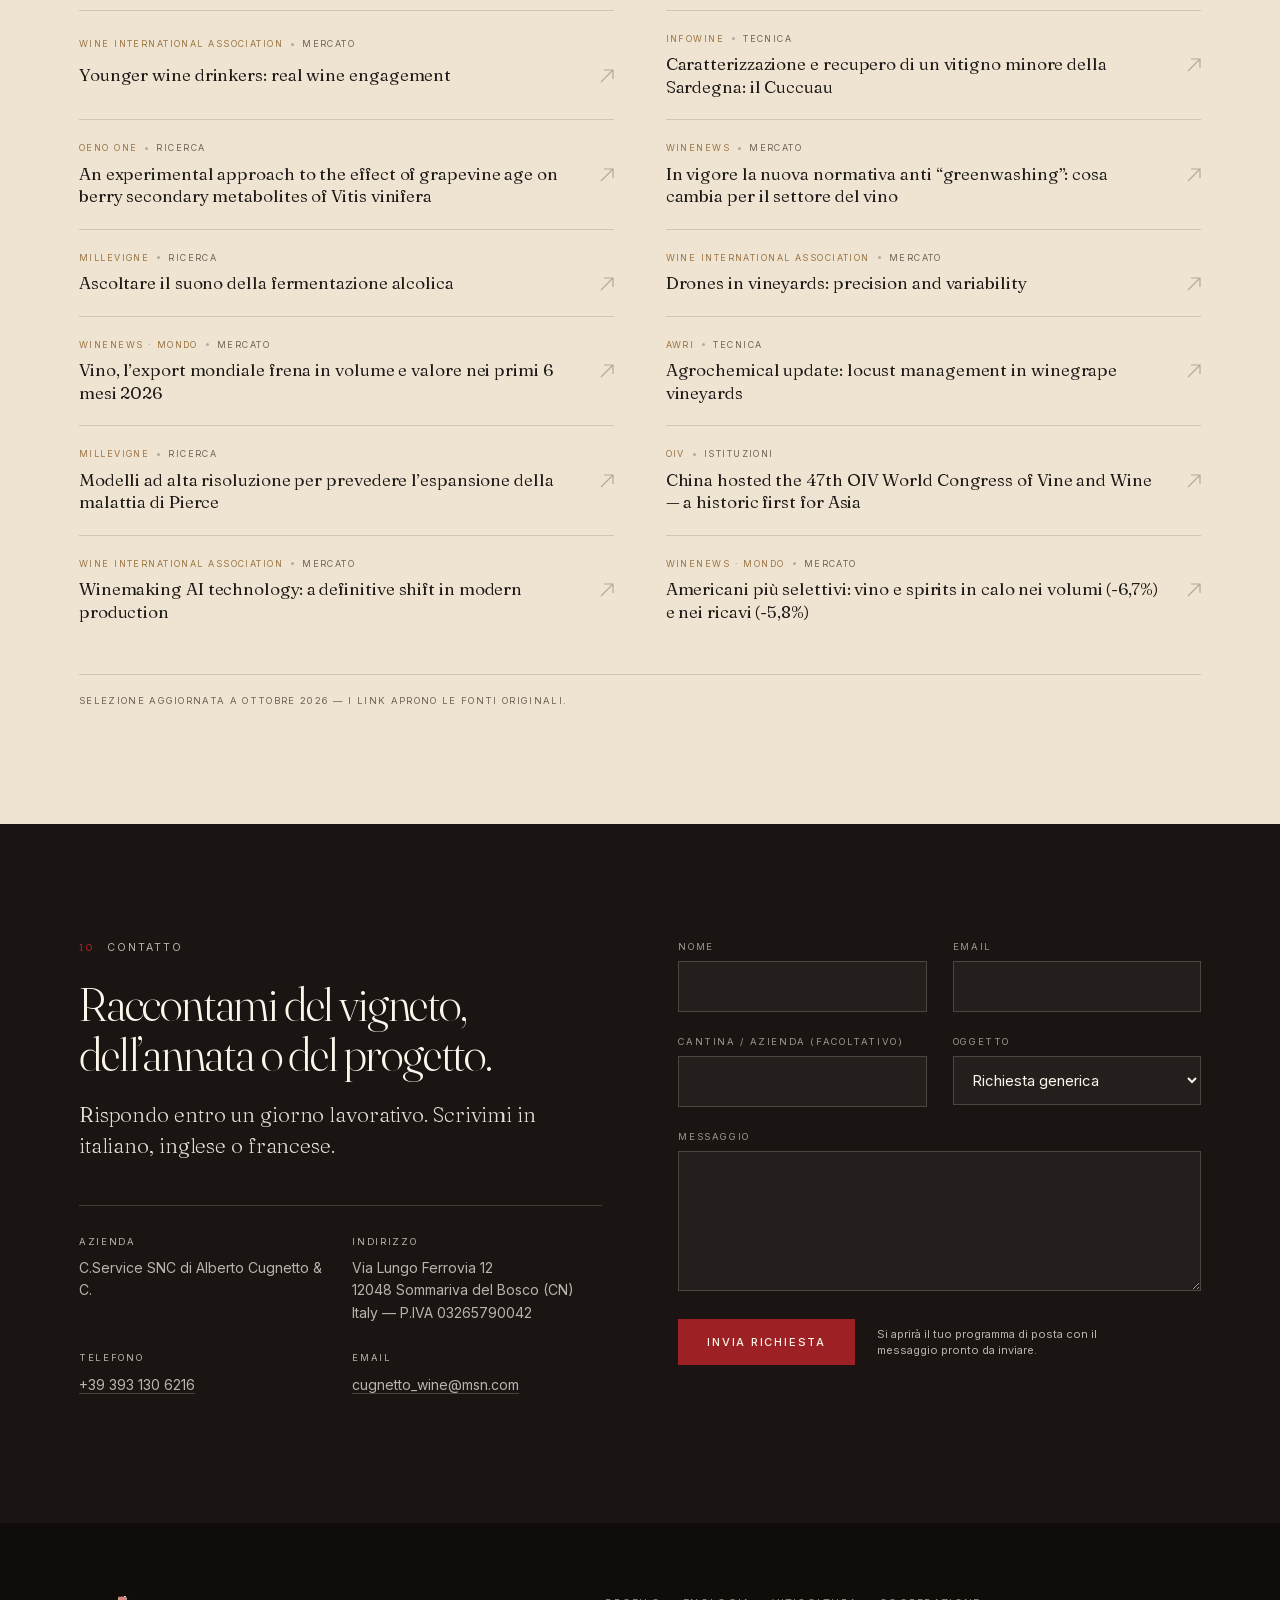
==== commit b774cbe6: "Titolo enologia: protegge e valorizza" ====
--- a/index.html
+++ b/index.html
@@ -247,7 +247,7 @@
       <header class="sechead">
         <div>
           <p class="eyebrow eyebrow--light"><span class="eyebrow__no">03</span><span data-i18n="wm.eyebrow">Servizi enologici</span></p>
-          <h2 class="h2 reveal" data-i18n="wm.h2">Un’enologia che protegge ciò che l’annata ha dato.</h2>
+          <h2 class="h2 reveal" data-i18n="wm.h2">Un’enologia che protegge e valorizza ciò che l’annata ha dato.</h2>
         </div>
         <p class="sechead__lead" data-i18n="wm.lead">Tre discipline che accompagnano il vino dalla pressa allo scaffale, una dopo l’altra.</p>
       </header>
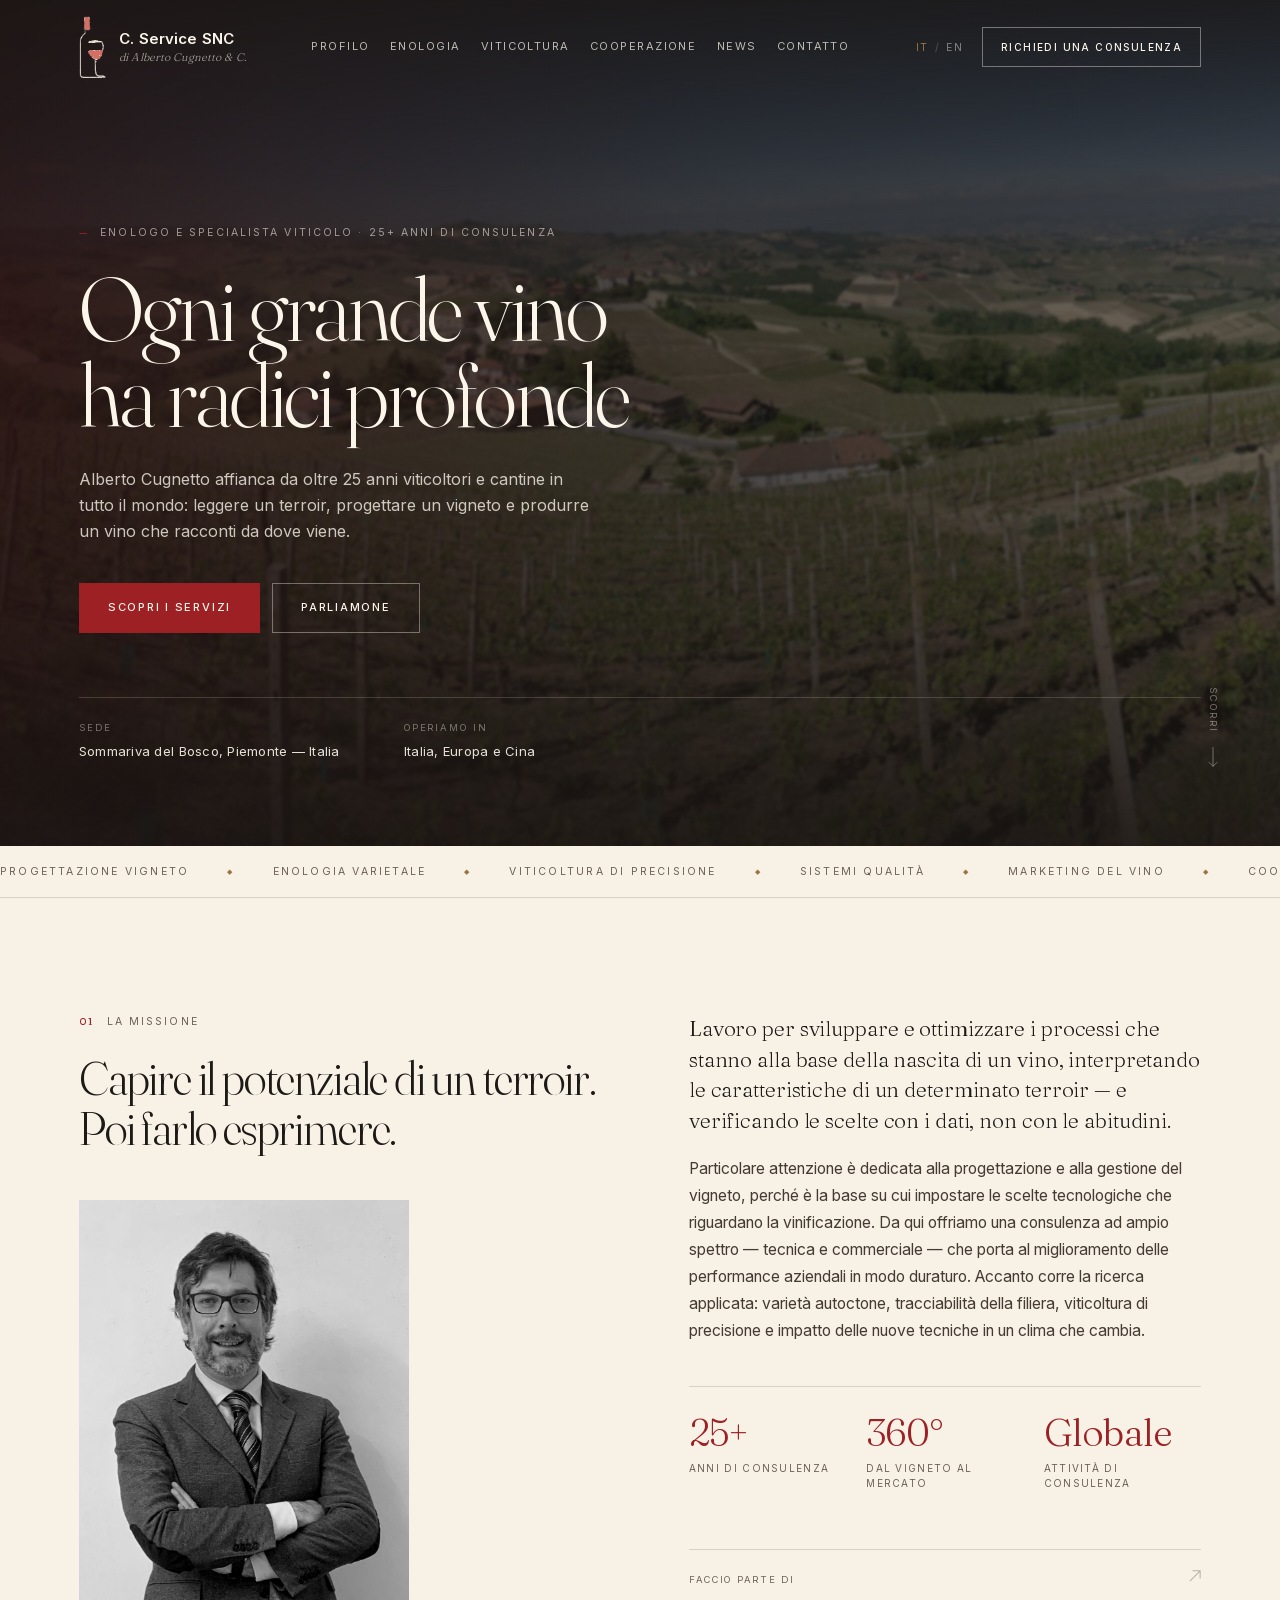
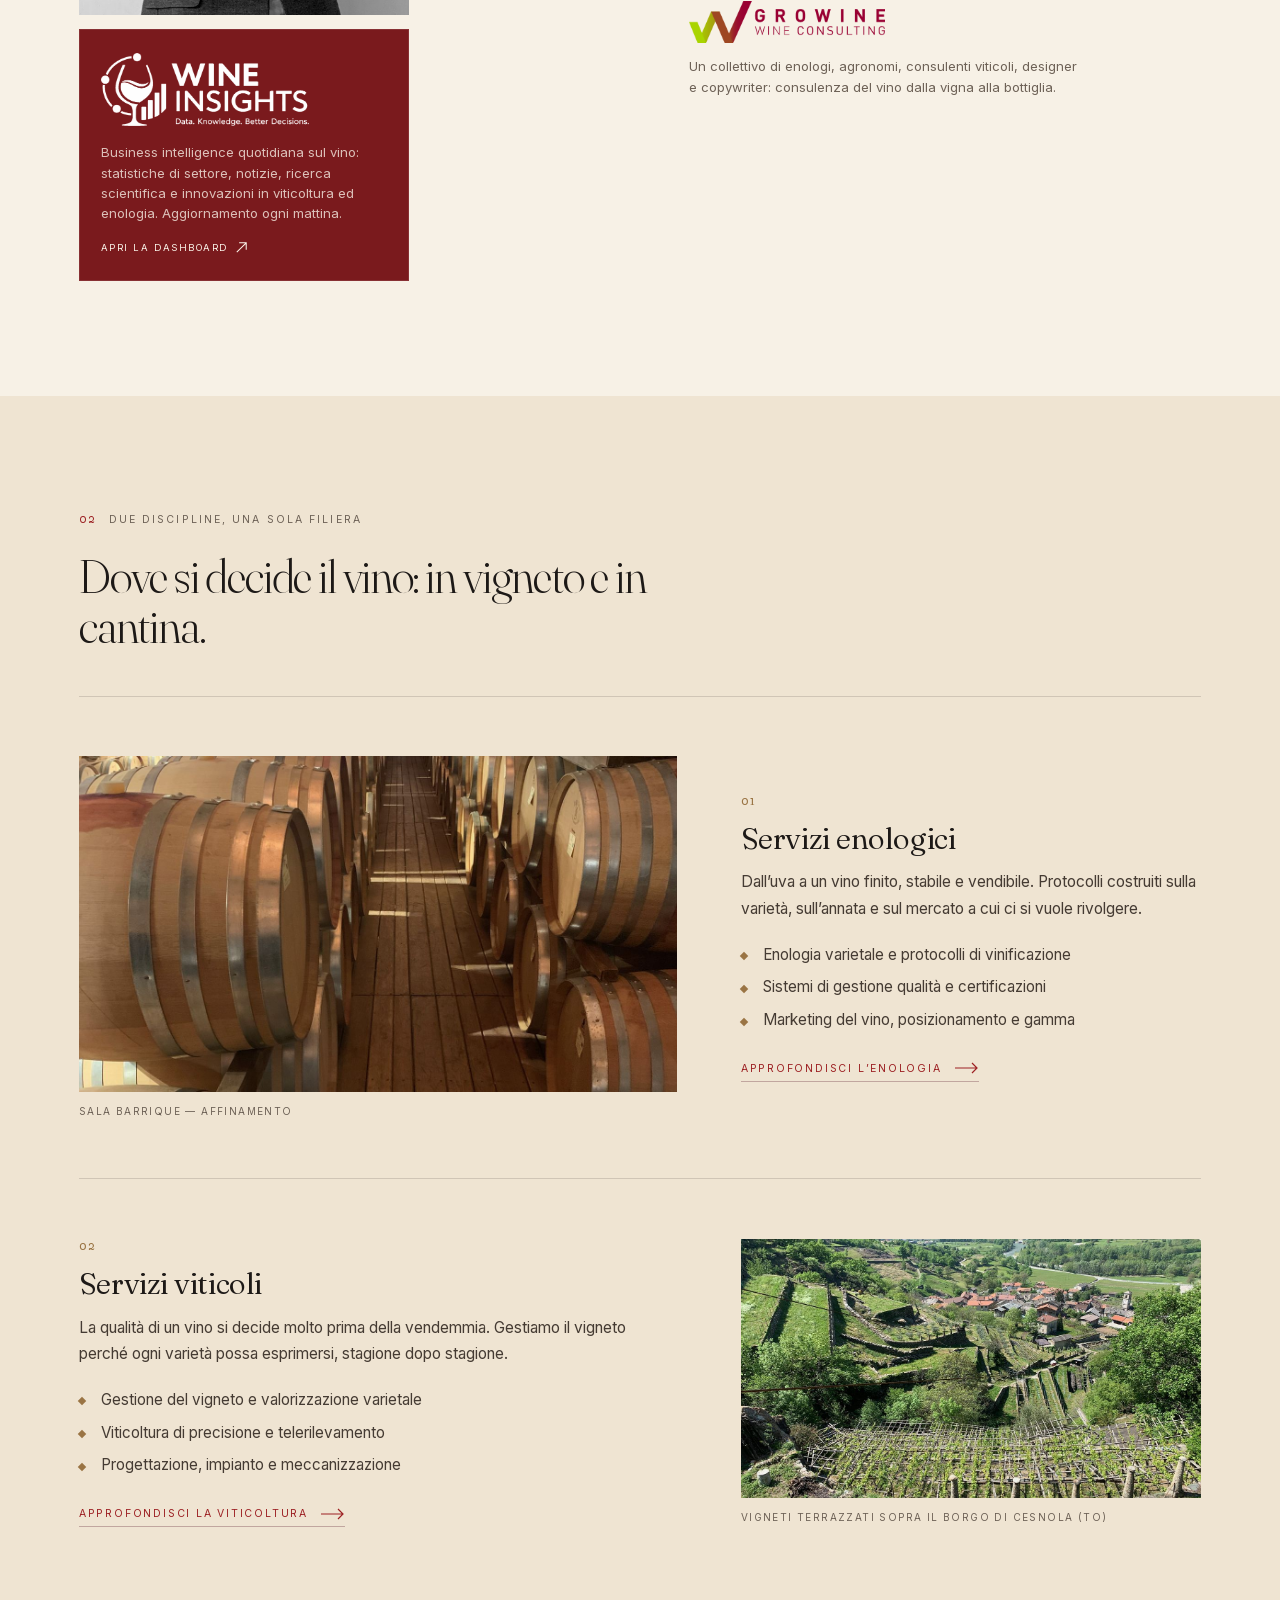
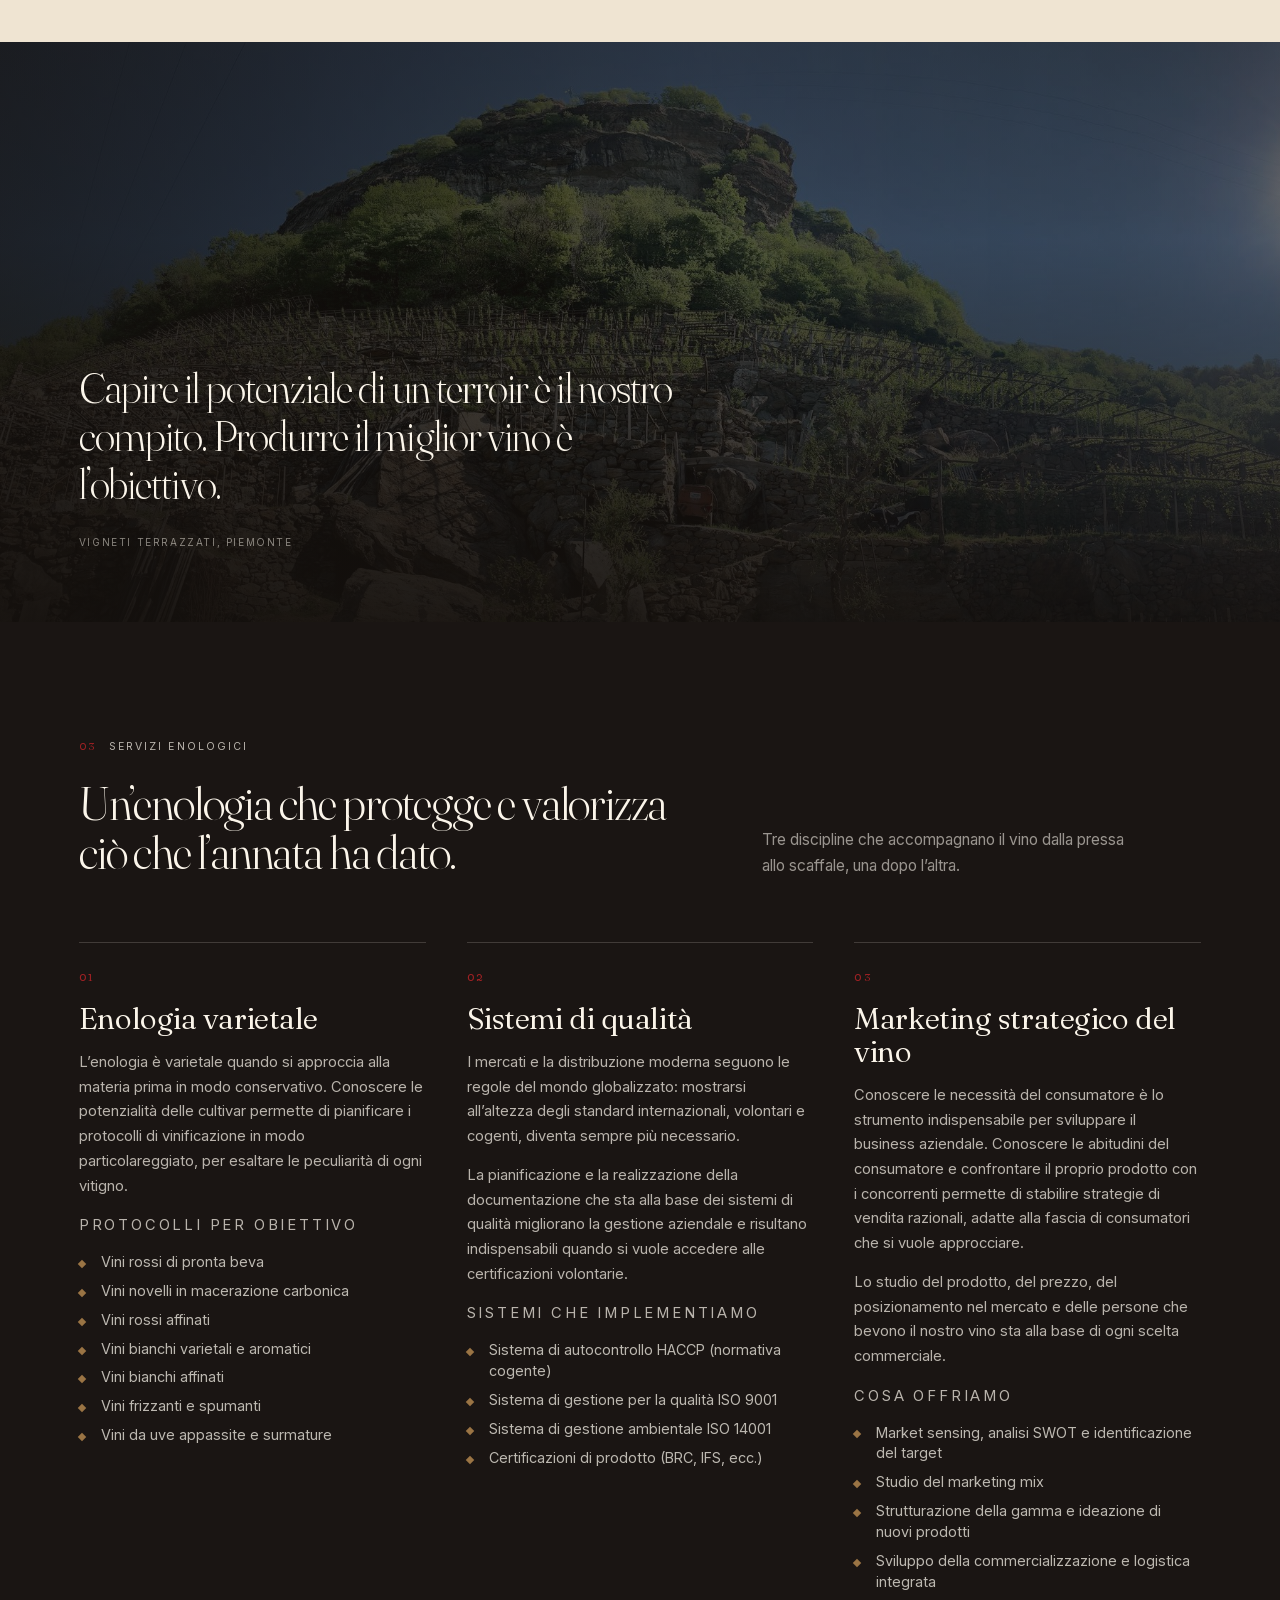
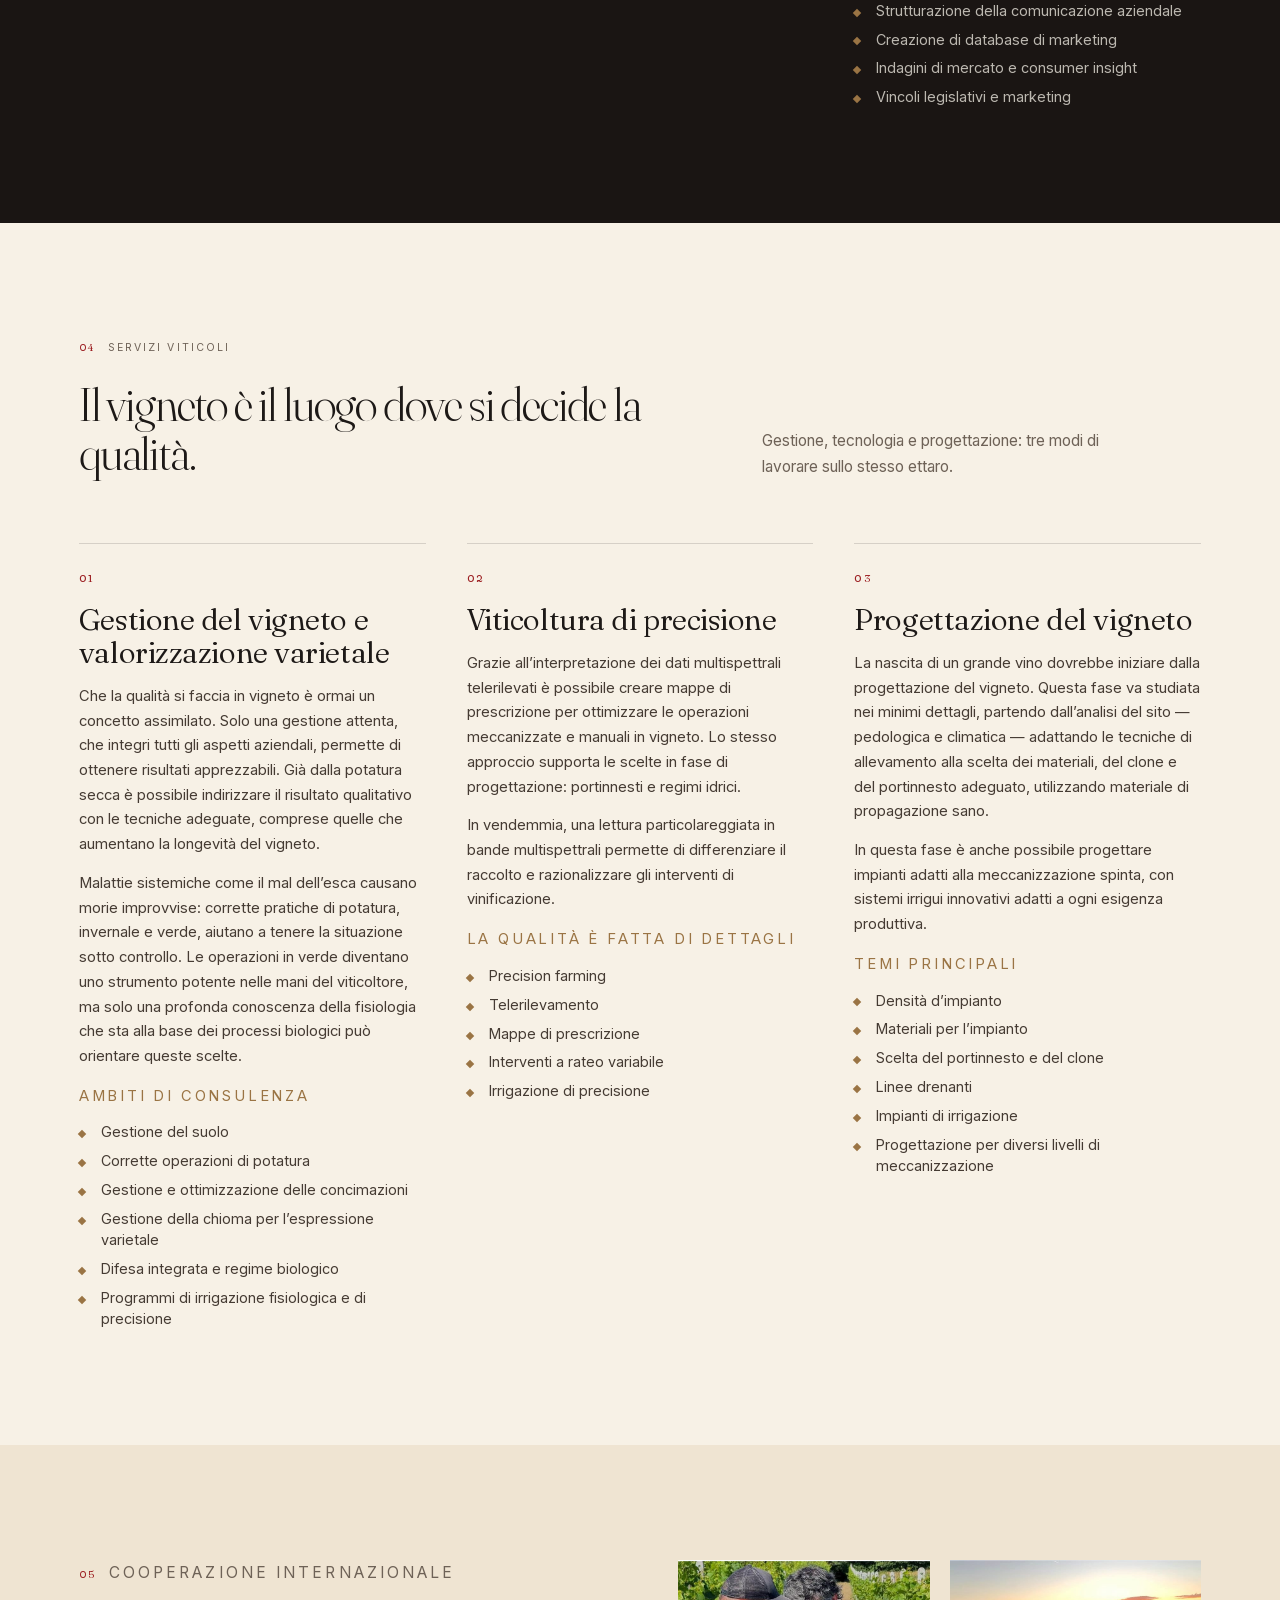
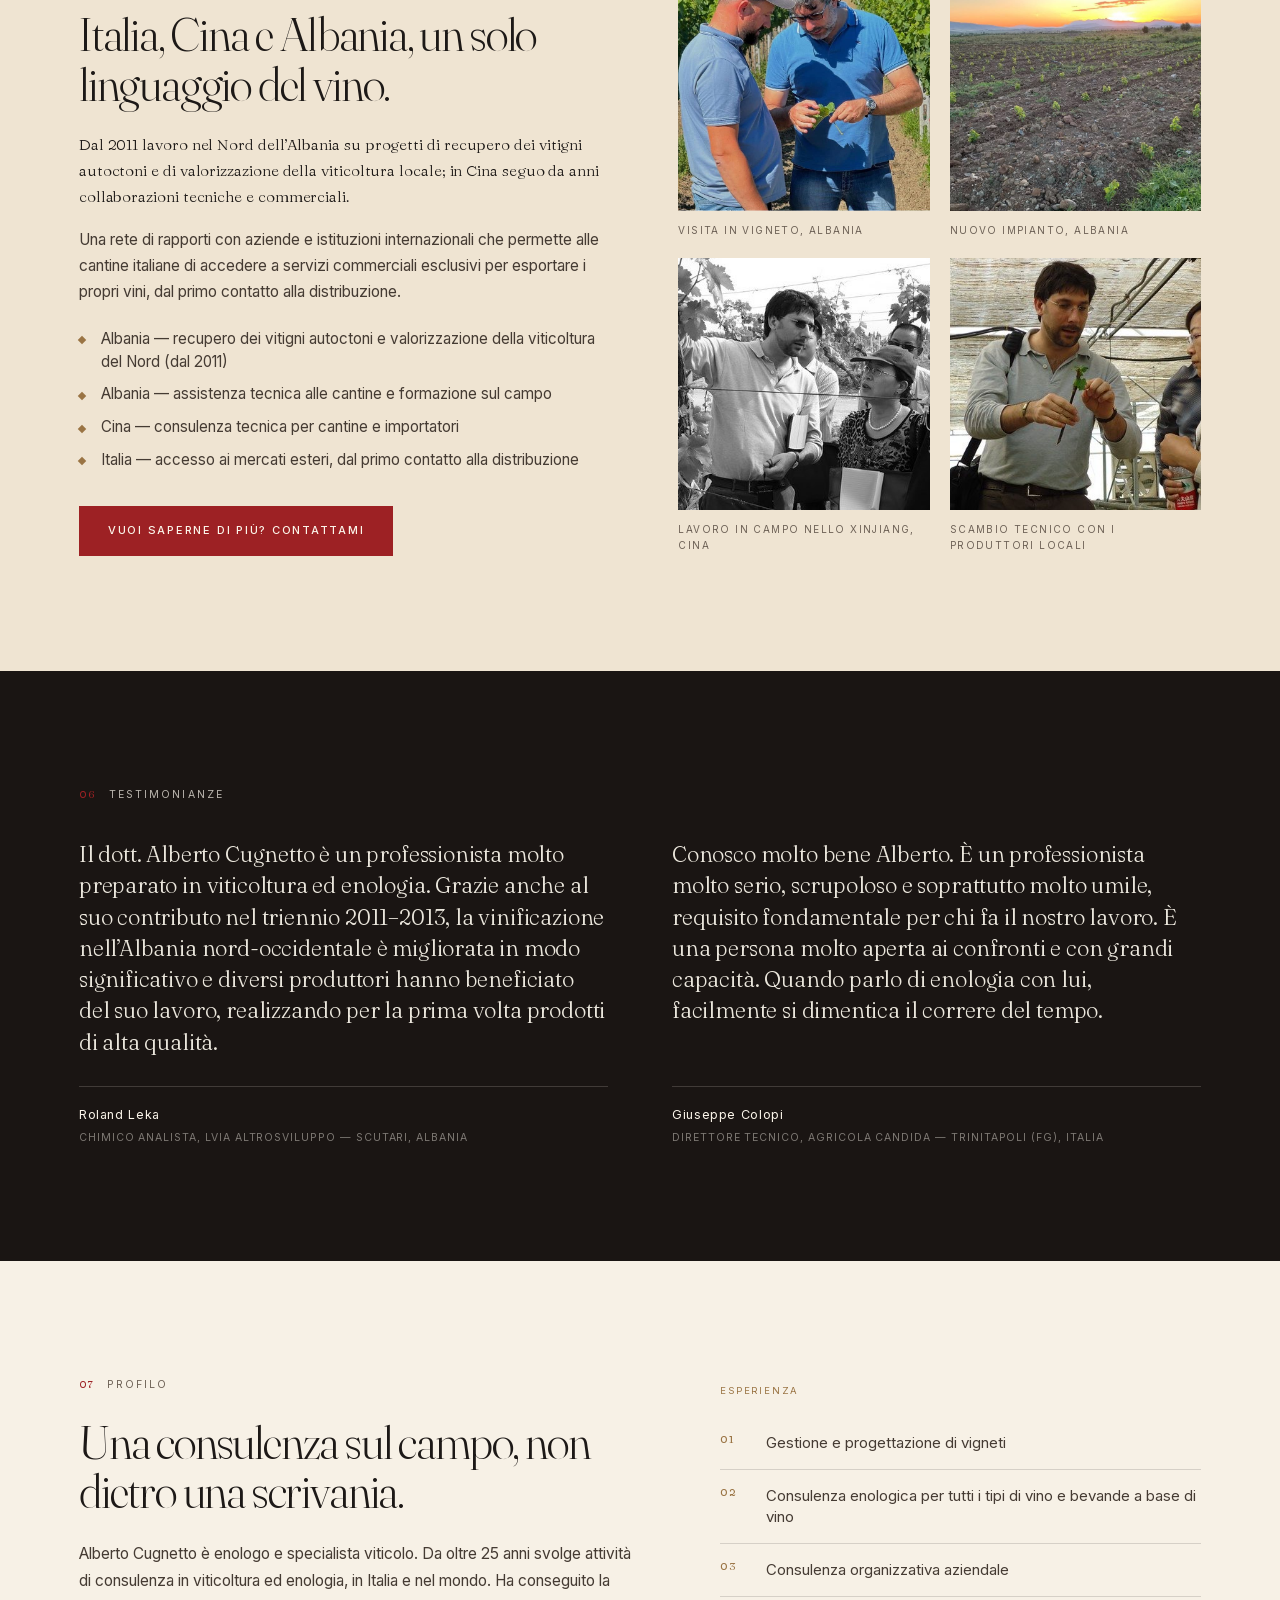
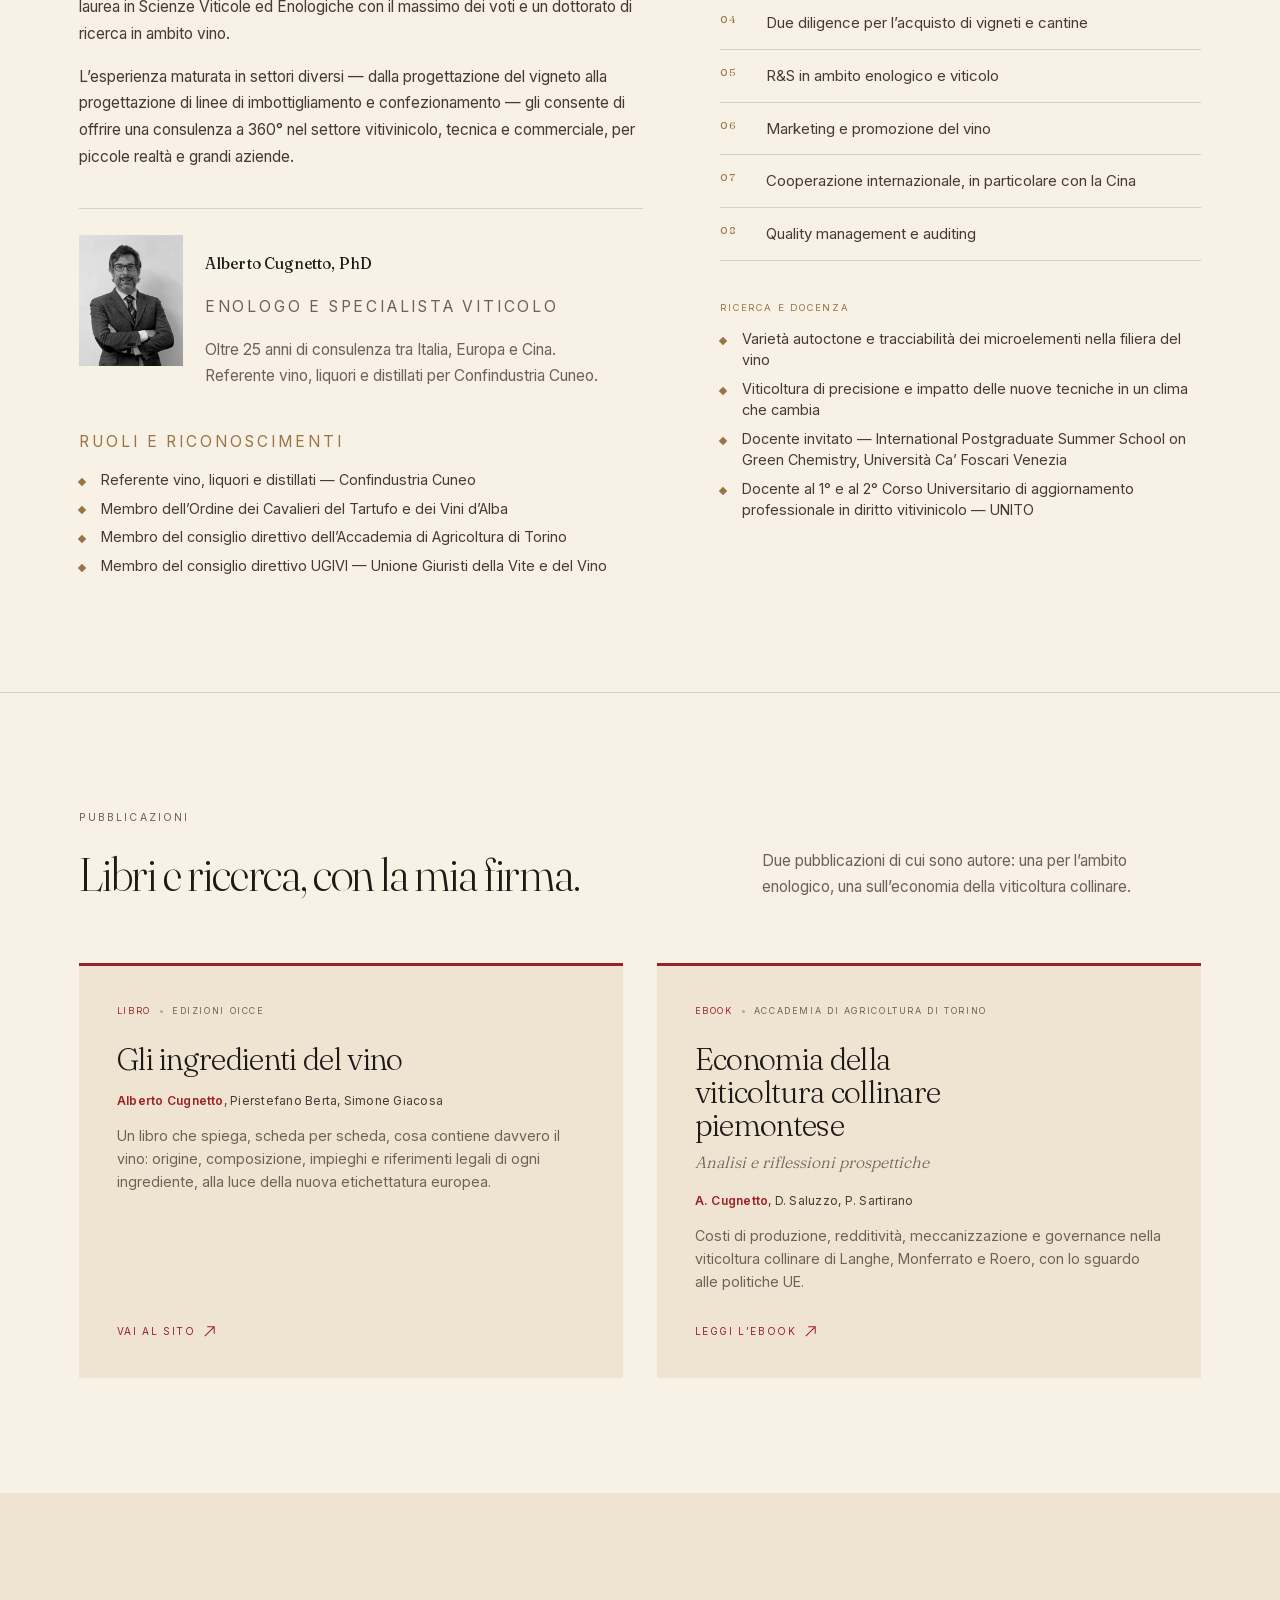
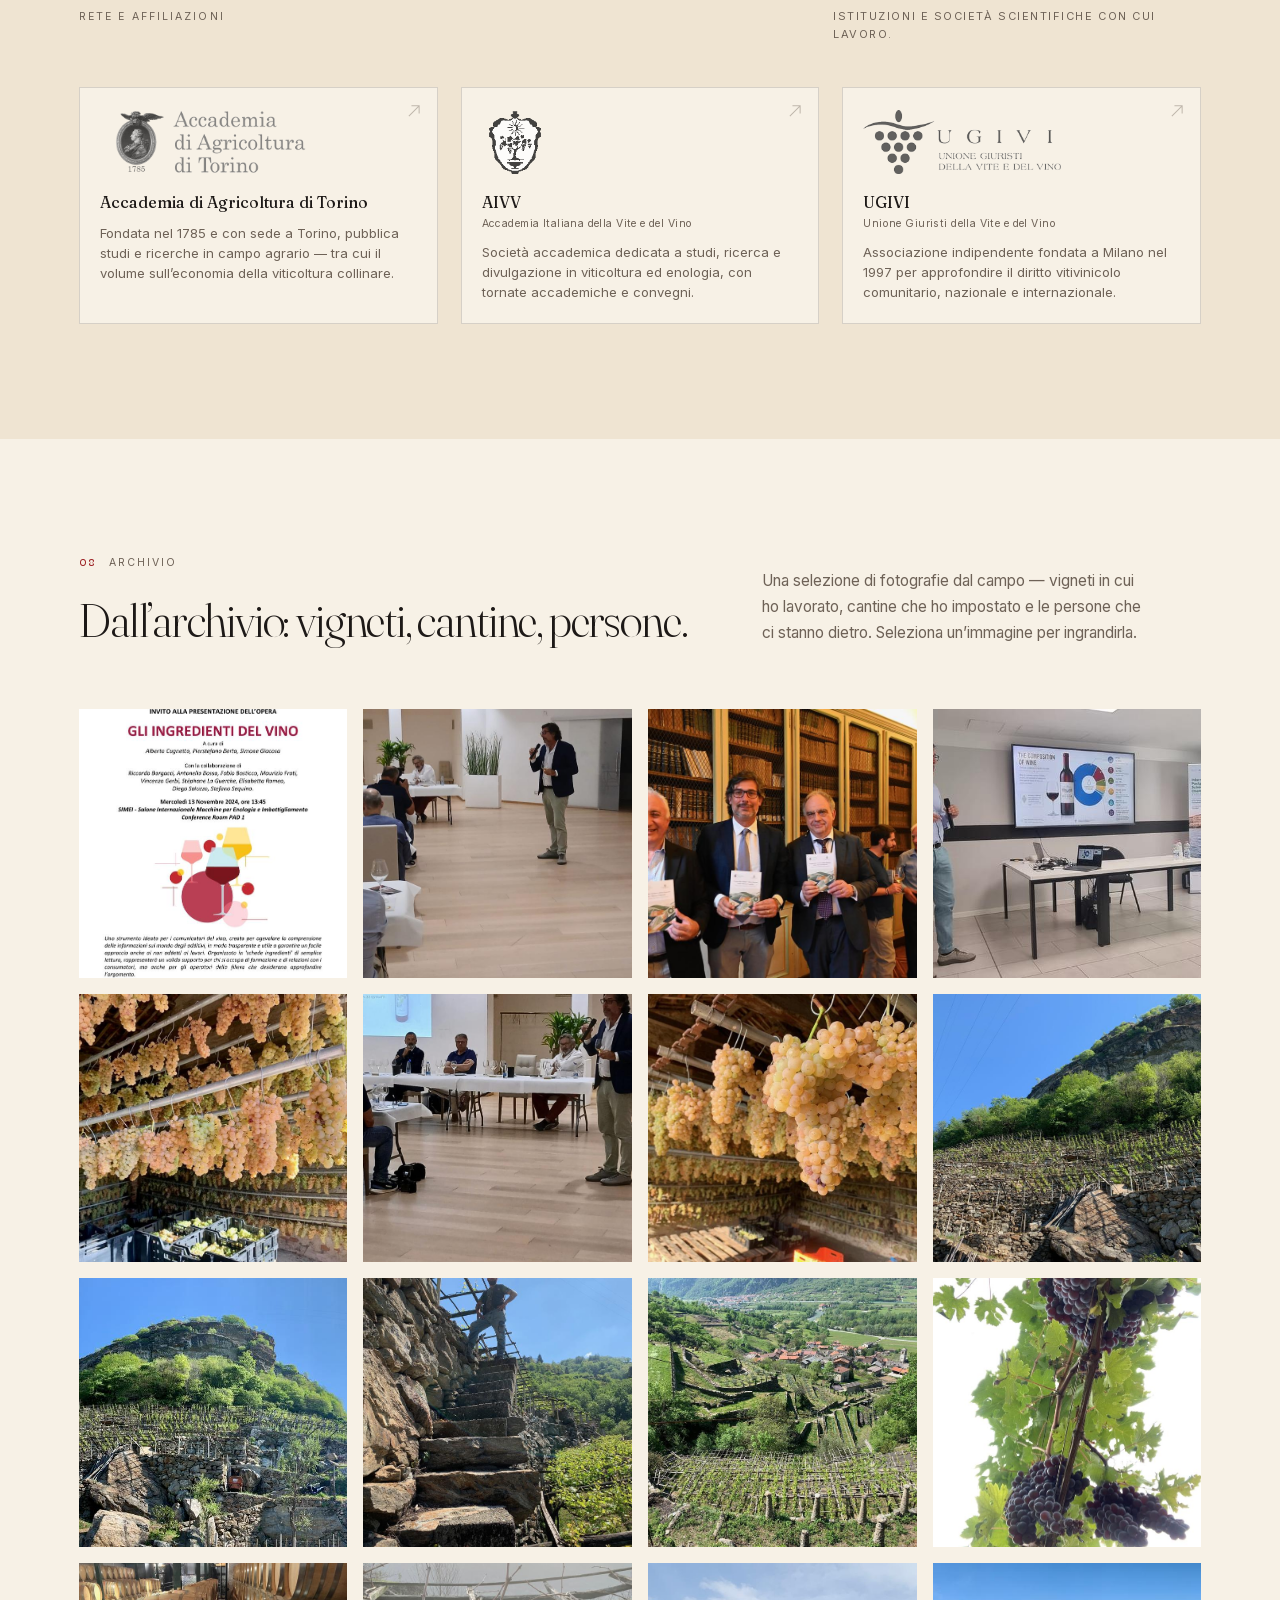
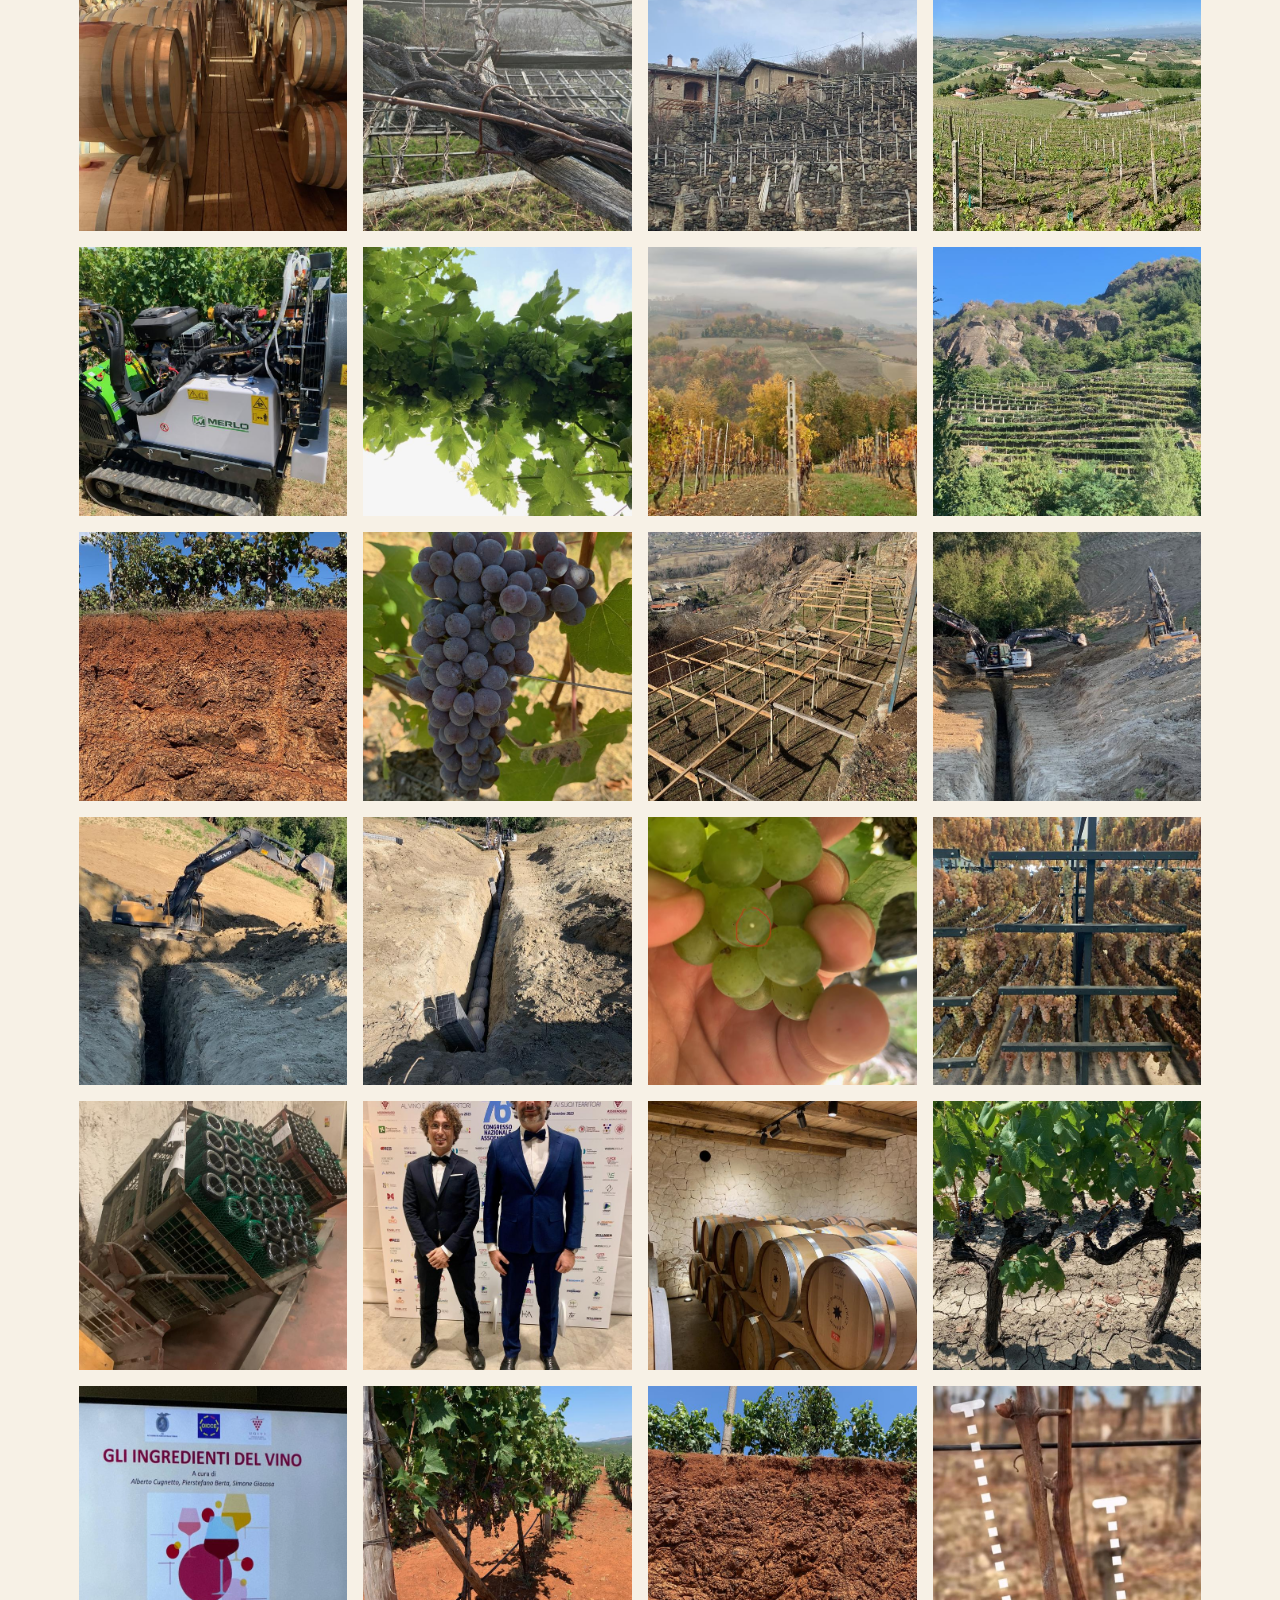
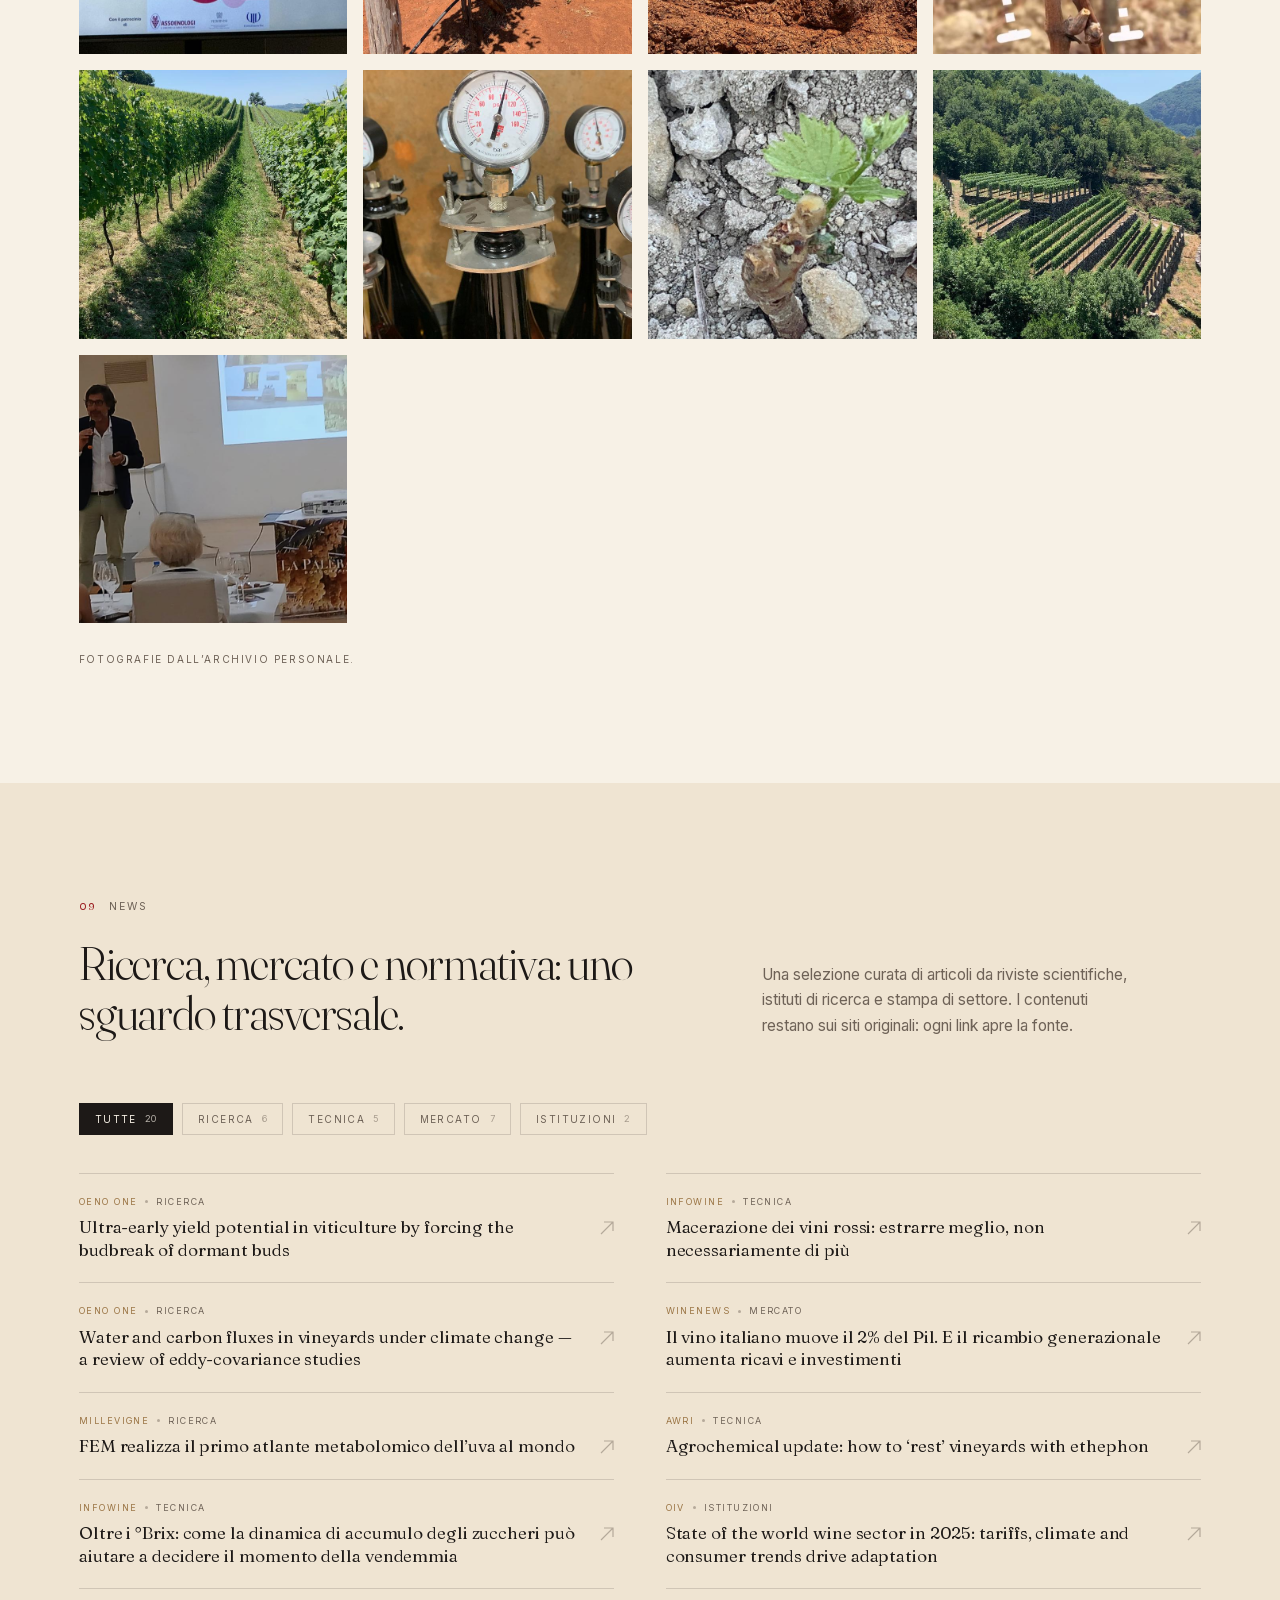
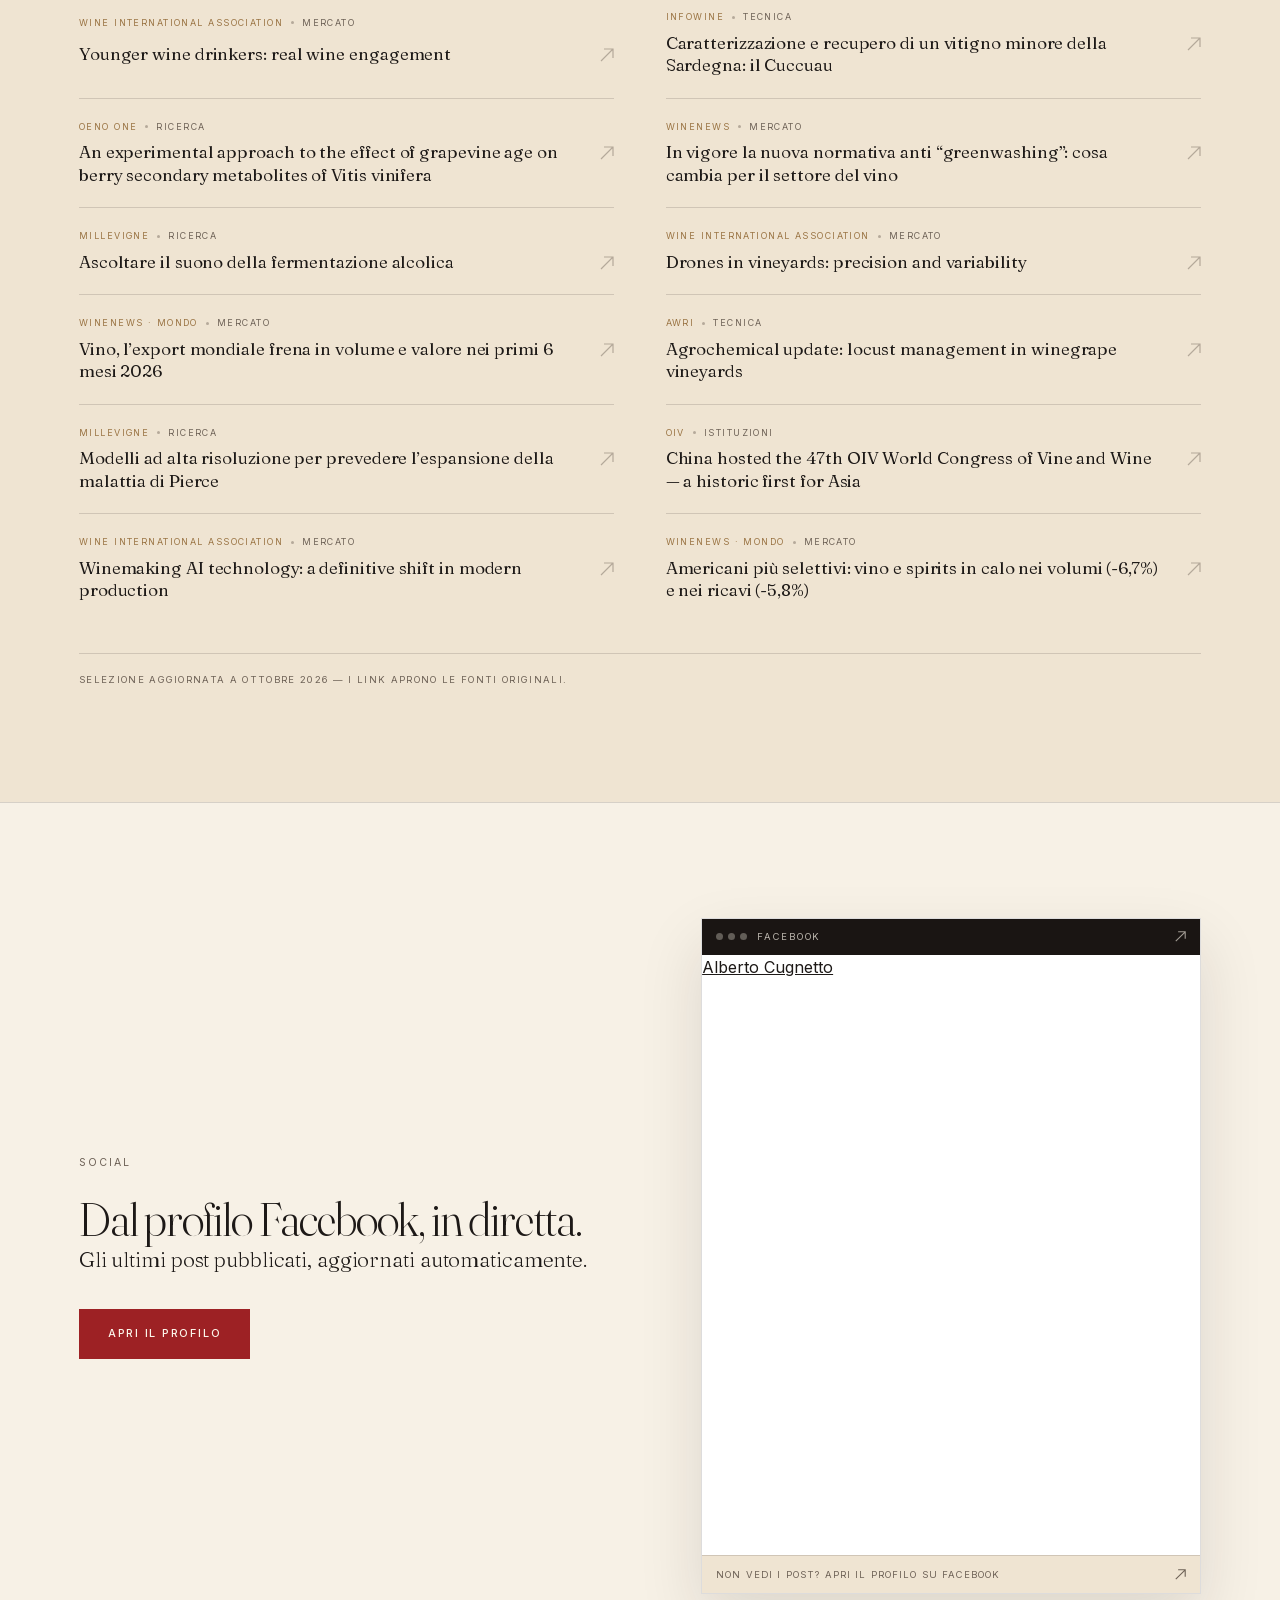
==== commit 75ff0469: "Foto Albania nella sezione 05 e finestra Page Plugin Facebook" ====
--- a/index.html
+++ b/index.html
@@ -385,6 +385,14 @@
         </div>
         <div class="intl__media">
           <figure class="reveal">
+            <img src="assets/img/albania-field.jpg" data-i18n-alt="intl.alt3" alt="Visita in vigneto in Albania" loading="lazy" width="828" height="799">
+            <figcaption data-i18n="intl.cap3">Visita in vigneto, Albania</figcaption>
+          </figure>
+          <figure class="reveal">
+            <img src="assets/img/albania-vineyard.jpg" data-i18n-alt="intl.alt4" alt="Nuovo impianto di vite in Albania" loading="lazy" width="828" height="793">
+            <figcaption data-i18n="intl.cap4">Nuovo impianto, Albania</figcaption>
+          </figure>
+          <figure class="reveal">
             <img src="assets/img/china-field-1.jpg" data-i18n-alt="intl.alt1" alt="Visita in un vigneto nello Xinjiang, Cina" loading="lazy" width="940" height="350">
             <figcaption data-i18n="intl.cap1">Lavoro in campo nello Xinjiang, Cina</figcaption>
           </figure>
@@ -823,6 +831,46 @@
 
       <p class="newsempty" id="newsEmpty" hidden data-i18n="nw.empty">Nessun articolo in questa categoria.</p>
       <p class="newsnote" data-i18n="nw.note">Selezione aggiornata a ottobre 2026 — i link aprono le fonti originali.</p>
+    </div>
+  </section>
+
+  <!-- ============ SOCIAL / FACEBOOK ============ -->
+  <section class="section social" id="social">
+    <div class="shell">
+      <div class="social__grid">
+        <div class="social__text">
+          <p class="eyebrow"><span data-i18n="fb.eyebrow">Social</span></p>
+          <h2 class="h2 reveal" data-i18n="fb.h2">Dal profilo Facebook, in diretta.</h2>
+          <p class="lead reveal" data-i18n="fb.lead">Gli ultimi post pubblicati, aggiornati automaticamente.</p>
+          <a class="btn btn--solid" href="https://www.facebook.com/alberto.cugnetto.1" target="_blank" rel="noopener" data-i18n="fb.cta">Apri il profilo</a>
+        </div>
+
+        <div class="fbwin reveal" id="fbwin">
+          <div class="fbwin__bar">
+            <span class="fbwin__dots" aria-hidden="true"><i></i><i></i><i></i></span>
+            <span class="fbwin__title">Facebook</span>
+            <a class="fbwin__open" href="https://www.facebook.com/alberto.cugnetto.1" target="_blank" rel="noopener" aria-label="Facebook">
+              <svg viewBox="0 0 14 14" aria-hidden="true"><path d="M1 13L13 1M4 1h9v9"/></svg>
+            </a>
+          </div>
+          <div class="fbwin__body">
+            <div class="fbwin__frame">
+              <div id="fb-root"></div>
+              <div class="fb-page" data-href="https://www.facebook.com/alberto.cugnetto.1" data-tabs="timeline" data-width="500" data-height="600" data-small-header="true" data-adapt-container-width="true" data-hide-cover="false" data-show-facepile="false">
+                <blockquote cite="https://www.facebook.com/alberto.cugnetto.1" class="fb-xfbml-parse-ignore"><a href="https://www.facebook.com/alberto.cugnetto.1">Alberto Cugnetto</a></blockquote>
+              </div>
+              <div class="fbwin__fallback">
+                <p data-i18n="fb.fallback">Il plugin di Facebook non è disponibile in questa anteprima.</p>
+                <a class="btn btn--solid" href="https://www.facebook.com/alberto.cugnetto.1" target="_blank" rel="noopener" data-i18n="fb.cta2">Apri gli ultimi post su Facebook</a>
+              </div>
+            </div>
+            <a class="fbwin__more" href="https://www.facebook.com/alberto.cugnetto.1" target="_blank" rel="noopener">
+              <span data-i18n="fb.more">Non vedi i post? Apri il profilo su Facebook</span>
+              <svg viewBox="0 0 14 14" aria-hidden="true"><path d="M1 13L13 1M4 1h9v9"/></svg>
+            </a>
+          </div>
+        </div>
+      </div>
     </div>
   </section>
 
@@ -931,6 +979,7 @@
   </div>
 </footer>
 
+<script async defer crossorigin="anonymous" src="https://connect.facebook.net/it_IT/sdk.js#xfbml=1&version=v21.0"></script>
 <script src="assets/js/main.js" defer></script>
 </body>
 </html>
--- a/assets/css/style.css
+++ b/assets/css/style.css
@@ -596,14 +596,17 @@
 .intl__text .lead { margin-bottom: 16px; }
 .intl__text p { font-size: .97rem; line-height: 1.7; }
 .intl__text .btn { margin-top: 34px; }
-.intl__media { display: grid; gap: 22px; }
+.intl__media {
+  display: grid; grid-template-columns: 1fr 1fr;
+  gap: clamp(12px, 1.6vw, 20px);
+}
 .intl__media figure { margin: 0; }
 .intl__media img {
-  width: 100%; height: auto; aspect-ratio: 16 / 9; object-fit: cover;
+  width: 100%; height: auto; aspect-ratio: 1 / 1; object-fit: cover;
   transition: transform 1s cubic-bezier(.2,.8,.2,1);
 }
 .intl__media figure:hover img { transform: scale(1.03); }
-.intl__media figure:nth-child(2) { margin-left: 16%; }
+.intl__media figure:nth-child(2) { margin-left: 0; }
 
 /* ---------- Quotes ---------- */
 .quotes__grid {
@@ -952,6 +955,62 @@
   transition: transform .35s cubic-bezier(.2,.8,.2,1);
 }
 .pubcard:hover .pubcard__cta svg { transform: translate(3px, -3px); }
+
+/* ---------- Social / Facebook window ---------- */
+.social { background: var(--paper); border-top: 1px solid var(--line); }
+.social__grid {
+  display: grid; grid-template-columns: 1fr minmax(320px, 500px);
+  gap: clamp(32px, 5vw, 76px);
+  align-items: center;
+}
+.social__text .lead { margin-bottom: 8px; }
+.social__text .btn { margin-top: 26px; }
+.fbwin {
+  background: #fff;
+  border: 1px solid var(--line);
+  box-shadow: 0 26px 60px rgba(29, 25, 23, .12);
+  overflow: hidden;
+}
+.fbwin__bar {
+  display: flex; align-items: center; gap: 10px;
+  padding: 10px 14px;
+  background: #1A1513; color: var(--cream);
+}
+.fbwin__dots { display: inline-flex; gap: 5px; }
+.fbwin__dots i {
+  width: 7px; height: 7px; border-radius: 50%;
+  background: rgba(251, 245, 234, .32); display: block;
+}
+.fbwin__title {
+  font-size: 9.5px; letter-spacing: .2em; text-transform: uppercase;
+  color: rgba(251, 245, 234, .72);
+}
+.fbwin__open { margin-left: auto; display: inline-flex; color: rgba(251, 245, 234, .6); transition: color .3s; }
+.fbwin__open:hover { color: var(--cream); }
+.fbwin__open svg { width: 11px; height: 11px; fill: none; stroke: currentColor; stroke-width: 1.4; }
+.fbwin__body { display: flex; flex-direction: column; background: #fff; }
+.fbwin__frame { position: relative; height: 600px; overflow: hidden; background: #fff; }
+.fbwin__more {
+  display: flex; align-items: center; justify-content: space-between; gap: 12px;
+  padding: 11px 14px; border-top: 1px solid var(--line);
+  background: var(--paper-tint);
+  font-size: 9.5px; letter-spacing: .12em; text-transform: uppercase;
+  color: var(--muted); text-decoration: none;
+  transition: color .3s, background .3s;
+}
+.fbwin__more:hover { color: var(--wine); background: #F3E9DA; }
+.fbwin__more svg { width: 11px; height: 11px; fill: none; stroke: currentColor; stroke-width: 1.4; flex: 0 0 auto; }
+.fbwin__body .fb-page,
+.fbwin__body .fb-page > span,
+.fbwin__body .fb-page iframe { width: 100% !important; }
+.fbwin__fallback {
+  display: none; position: absolute; inset: 0;
+  flex-direction: column; align-items: center; justify-content: center;
+  gap: 18px; padding: 30px; text-align: center;
+  background: var(--paper-tint);
+}
+.fbwin__fallback p { font-size: .92rem; line-height: 1.55; color: var(--muted); max-width: 30ch; }
+.fbwin.is-fallback .fbwin__fallback { display: flex; }
 
 /* ---------- Contact ---------- */
 .contact__grid {
@@ -1082,6 +1141,8 @@
   .galgrid { grid-template-columns: repeat(2, 1fr); }
   .netgrid { grid-template-columns: repeat(2, 1fr); }
   .pubgrid { grid-template-columns: 1fr; }
+  .social__grid { grid-template-columns: 1fr; }
+  .fbwin__frame { height: 540px; }
 }
 
 @media (max-width: 720px) {
